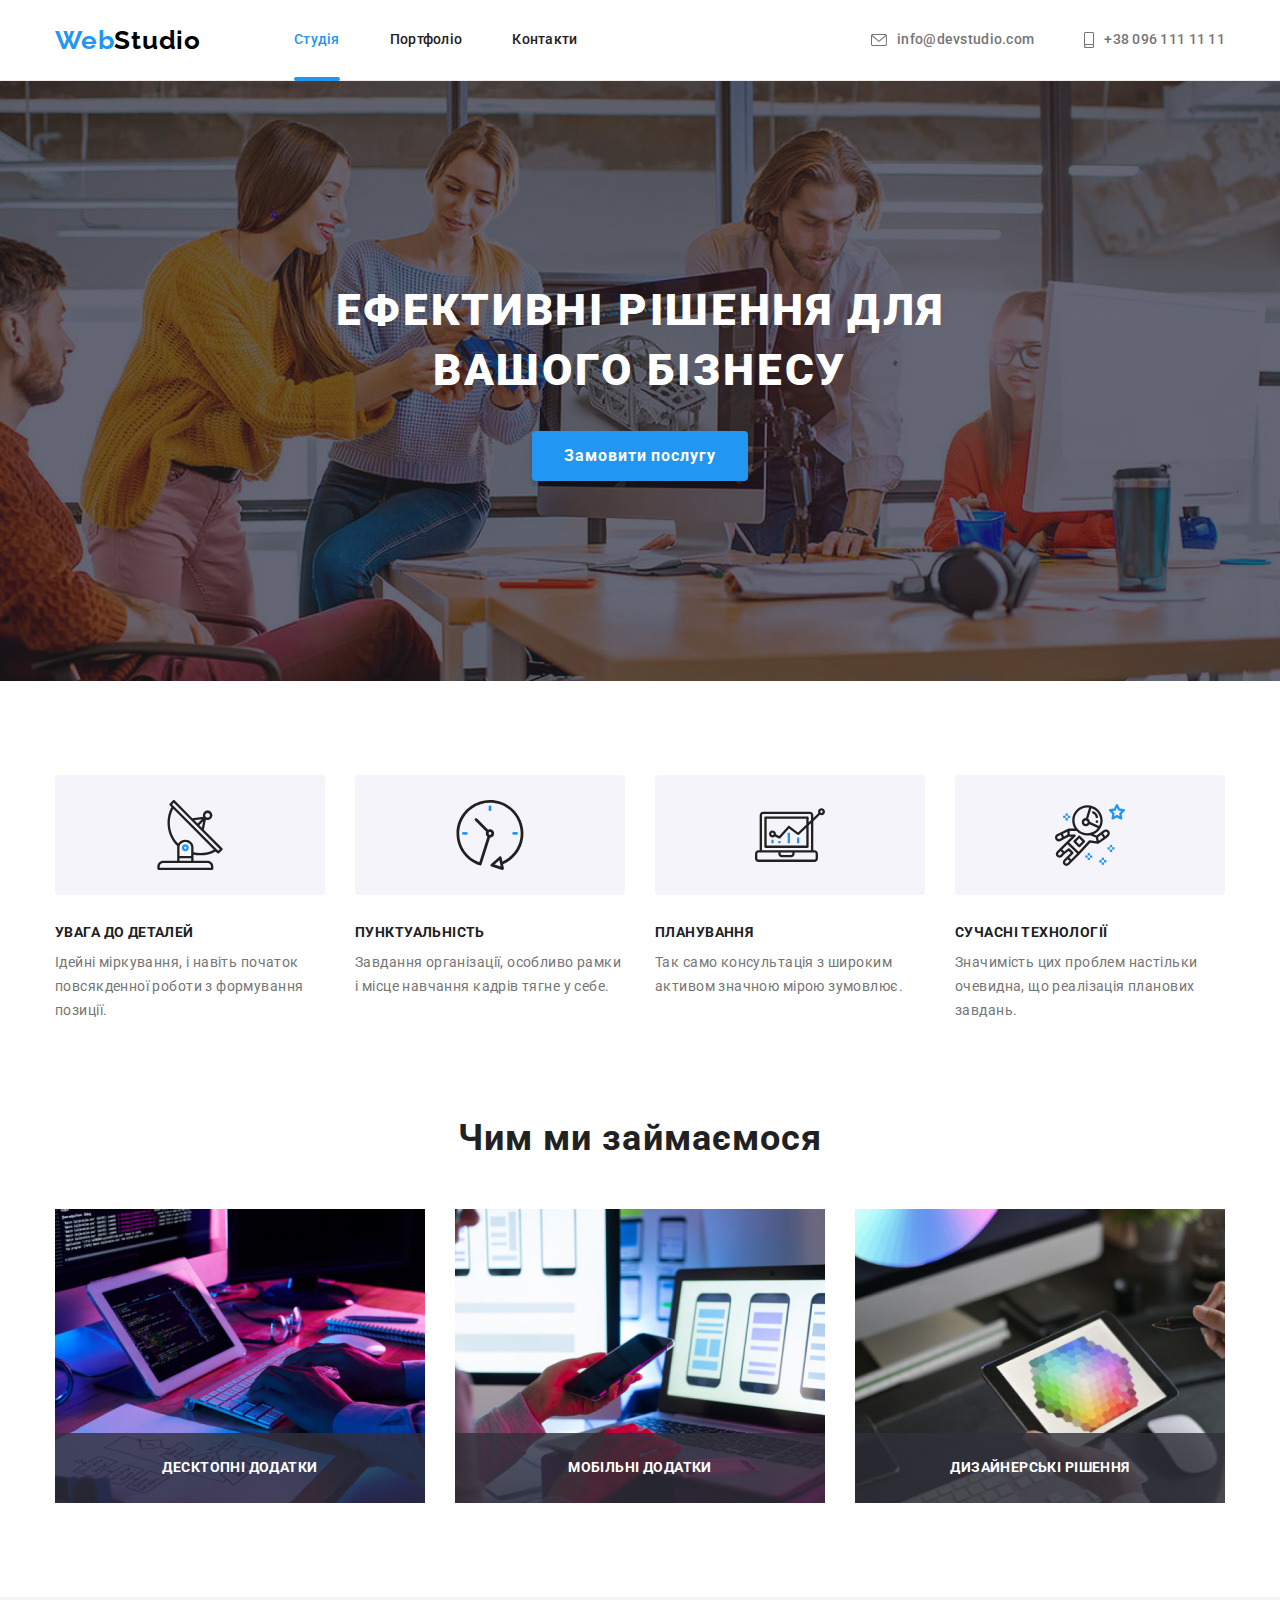
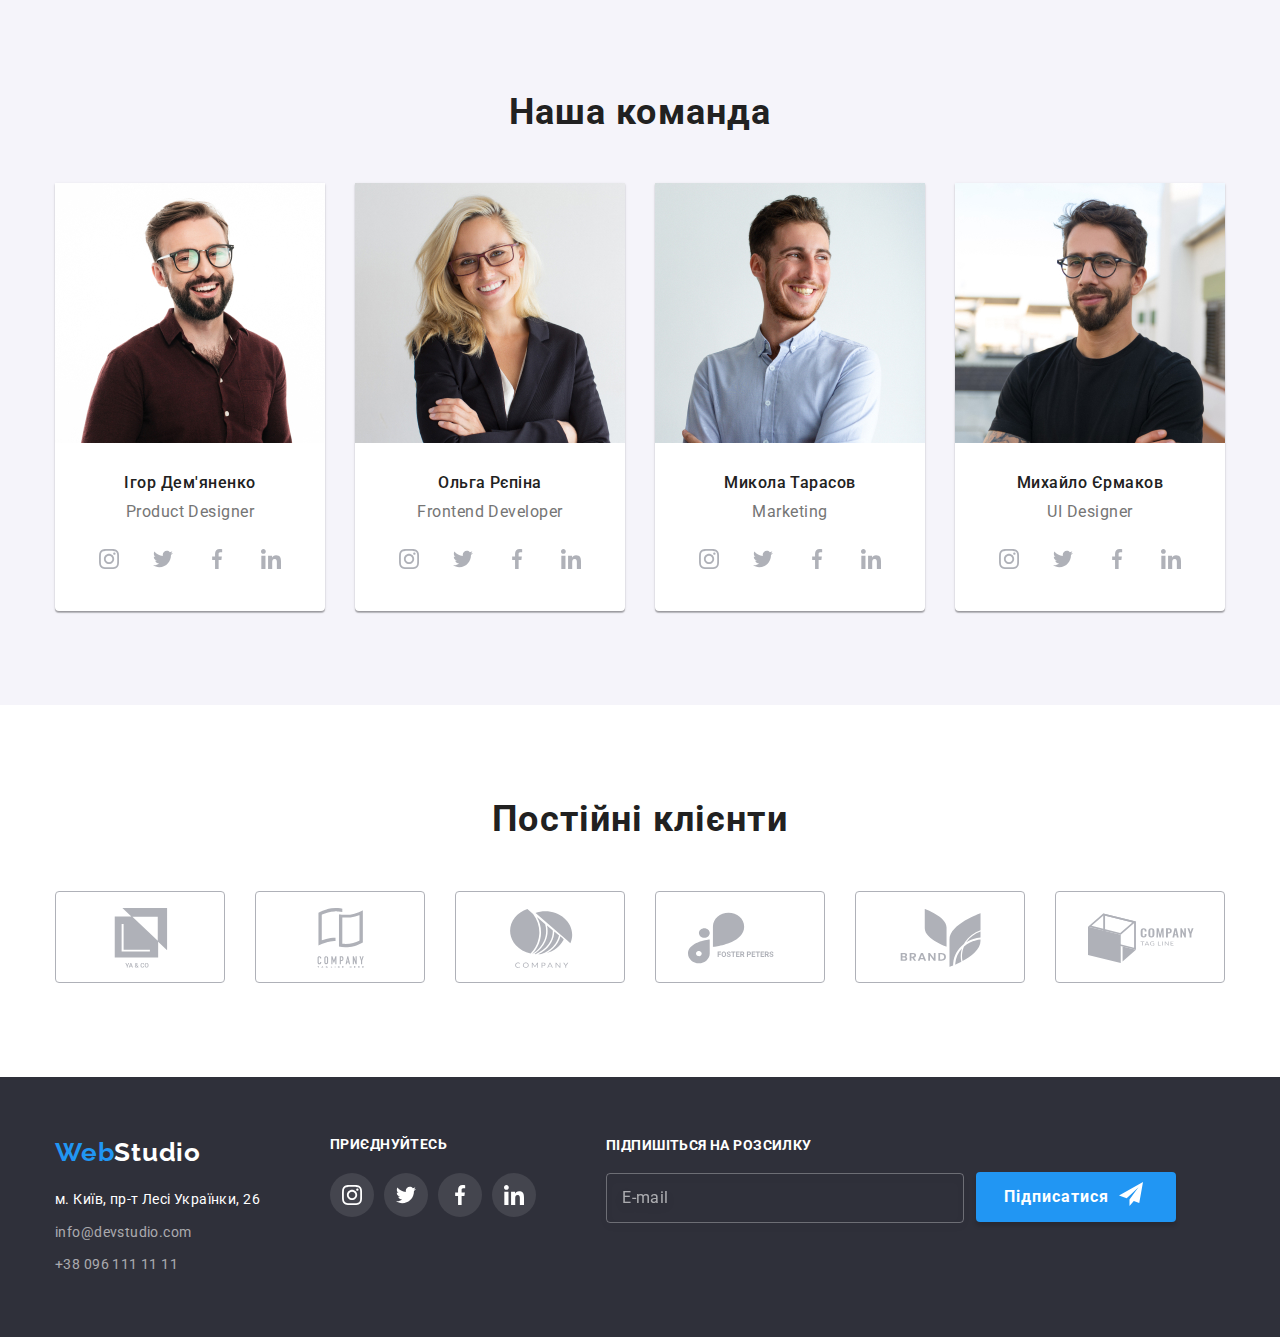
==== index.html @ 60e1505f "HW8" ====
<!DOCTYPE html>
<html lang="uk">

<head>
  <meta charset="UTF-8" />
  <meta http-equiv="X-UA-Compatible" content="IE=edge" />
  <meta name="viewport" content="width=device-width, initial-scale=1.0" />
  <title>Web Studio</title>
  <link rel="preconnect" href="https://fonts.googleapis.com" />
  <link rel="preconnect" href="https://fonts.gstatic.com" crossorigin />
  <link href="https://fonts.googleapis.com/css2?family=Raleway:wght@700&family=Roboto:wght@400;500;700;900&display=swap"
    rel="stylesheet" />
  <link rel="stylesheet"
    href="https://cdnjs.cloudflare.com/ajax/libs/modern-normalize/1.1.0/modern-normalize.min.css" />
  <link rel="stylesheet" href="./css/main.min.css" />
</head>

<body>
  <!--Header-->
  <header class="header">
    <div class="header__main container">
      <a href="./index.html" class="logo">Web<span class="logo__header">Studio</span></a>
      
      <button type="button" class="button" data-menu-open>
        <svg width="40" height="40">
          <use class="button__menu" href="./images/icons.svg#icon-menu"></use>
        </svg>
      </button>

      <div class="menu is-open" id="menu" data-menu>
        <button type="button" class="button button--close" data-menu-close>
          <svg width="40" height="40" aria-label="mobile menu switch">
            <use class="button__close" href="./images/icons.svg#icon-close"></use>
          </svg>
        </button>
        <nav class="nav">
          <ul class="nav__list list">
            <li class="nav__item">
              <a href="#" class="nav__link nav__page">Студія</a>
            </li>
            <li class="nav__item">
              <a href="./portfolio.html" class="nav__link">Портфоліо</a>
            </li>
            <li class="nav__item">
              <a href="#" class="nav__link">Контакти</a>
            </li>
          </ul>
        </nav>
        <div class="mobile">
          <ul class="contacts list">
            <li class="contacts__item contacts__item--mail">
              <a href="mailto:info@devstudio.com" class="contacts__link contacts__link--mail">
                <svg class="contacts__envelope">
                  <use href="./images/icons.svg#icon-envelope"></use>
                </svg>
                <span>info@devstudio.com</span>
              </a>
            </li>
            <li class="contacts__item contacts__item--phone">
              <a href="tel:+380961111111" class="contacts__link contacts__link--phone">
                <svg class="contacts__smartphone">
                  <use href="./images/icons.svg#icon-smartphone"></use>
                </svg>
                <span>+38 096 111 11 11</span>
              </a>
            </li>
          </ul>
          <ul class="social list">
            <li>
              <a href="#" class="social__network">Instagram</a>
            </li>
            <li>
              <a href="#" class="social__network social__network--after">Twitter</a>
            </li>
            <li>
              <a href="#" class="social__network social__network--after">Facebook</a>
            </li>
            <li>
              <a href="#" class="social__network social__network--after">LinkedIn</a>
            </li>
          </ul>
        </div>
      </div>
    </div>
  </header>
  <!--Hero-->
  <main>
    <section class="hero section">
      <h1 class="hero__title">Ефективні рішення для вашого бізнесу</h1>
      <button data-modal-open type="button" class="hero__btn">Замовити послугу</button>
    </section>
    <!--advantages-->
    <section class="advantages section">
      <h2 class="visually-hidden">Наші переваги</h2>
      <div class="container">
        <ul class="advantages__list list">
          <li class="advantages__item">
            <div class="advantages__icon">
              <svg class="advantages__svg">
                <use href="./images/icons.svg#icon-antenna"></use>
              </svg>
            </div>
            <h3 class="advantages__title">УВАГА ДО ДЕТАЛЕЙ</h3>
            <p class="advantages__text">
              Ідейні міркування, і навіть початок повсякденної роботи з формування позиції.
            </p>
          </li>
          <li class="advantages__item">
            <div class="advantages__icon">
              <svg class="advantages__svg">
                <use href="./images/icons.svg#icon-clock"></use>
              </svg>
            </div>
            <h3 class="advantages__title">ПУНКТУАЛЬНІСТЬ</h3>
            <p class="advantages__text">
              Завдання організації, особливо рамки і місце навчання кадрів тягне у себе.
            </p>
          </li>
          <li class="advantages__item">
            <div class="advantages__icon">
              <svg class="advantages__svg">
                <use href="./images/icons.svg#icon-diagram"></use>
              </svg>
            </div>
            <h3 class="advantages__title">ПЛАНУВАННЯ</h3>
            <p class="advantages__text">
              Так само консультація з широким активом значною мірою зумовлює.
            </p>
          </li>
          <li class="advantages__item">
            <div class="advantages__icon">
              <svg class="advantages__svg">
                <use href="./images/icons.svg#icon-astronaut"></use>
              </svg>
            </div>
            <h3 class="advantages__title">СУЧАСНІ ТЕХНОЛОГІЇ</h3>
            <p class="advantages__text">
              Значимість цих проблем настільки очевидна, що реалізація планових завдань.
            </p>
          </li>
        </ul>
      </div>
    </section>
    <!--practice-->
    <section class="practice section">
      <h2 class="practice__title">Чим ми займаємося</h2>
      <div class="container">
        <ul class="practice__list list">
          <li class="practice__item">
            <picture>
              <source srcset="./images/practice/practice1_L@1x.jpg 1x, ./images/practice/practice1_L@2x.jpg 2x" type="image/jpg" />
              <img class="practice__img" src="./images/practice/practice1_L@1x.jpg" alt="computer" width="370" height="294" />
            </picture>
            <div class="practice__lining">
              <h3 class="practice__name">Десктопні додатки</h3>
            </div>
          </li>
          <li class="practice__item">
            <picture>
              <source srcset="./images/practice/practice2_L@1x-1.jpg 1x, ./images/practice/practice2_L@2x-1.jpg 2x" type="image/jpg" />
              <img class="practice__img" src="./images/practice/practice2_L@1x-1.jpg" alt="laptop" width="370" height="294" />
            </picture>
            <div class="practice__lining">
              <h3 class="practice__name">Мобільні додатки</h3>
            </div>
          </li>
          <li class="practice__item">
            <picture>
              <source srcset="./images/practice/practice3_L@1x-2.jpg 1x, ./images/practice/practice3_L@2x-2.jpg 2x" type="image/jpg" />
              <img class="practice__img" src="./images/practice/practice3_L@1x-2.jpg" alt="tablet" width="370" height="294" />
            </picture>
            <div class="practice__lining">
              <h3 class="practice__name">Дизайнерські рішення</h3>
            </div>
          </li>
        </ul>
      </div>
    </section>
    <!--Team-->
    <section class="team section">
      <h2 class="team__title">Наша команда</h2>
      <div class="container">
        <ul class="team__list list">
          <li class="team__item">
            <picture>
              <source srcset="
                  ./images/team/demyanenko_s@1x.jpg 1x,
                  ./images/team/demyanenko_s@2x.jpg 2x" 
                    media="(max-width: 767px)" type="image/jpg" />

              <source srcset="
                ./images/team/demyanenko_L@1x.jpg 1x, 
                ./images/team/demyanenko_L@2x.jpg 2x"
                  media="(min-width: 1200px)" type="image/jpg" />

              <source srcset="
                ./images/team/demyanenko_m@1x.jpg 1x,
                ./images/team/demyanenko_m@2x.jpg 2x
                  " media="(min-width: 768px)" type="image/jpg" />
              
              <img src="./images/team/demyanenko_L@1x.jpg" alt="Product Designer" />
            </picture>
            <h3 class="team__name">Ігор Дем'яненко</h3>
            <p class="team__text">Product Designer</p>
            <ul class="network network--team list">
              <li>
                <a href="https://instagram.com" target="_blank" rel="nofollow noopener noreferrer"
                  class="network__icon network__icon--team">
                  <svg class="network__svg network__svg--team" width="20" height="20">
                    <use href="./images/icons.svg#icon-instagram"></use>
                  </svg>
                </a>
              </li>
              <li>
                <a href="https://twitter.com" aria-label="Twitter icon" target="_blank" rel="nofollow noopener noreferrer"
                  class="network__icon network__icon--team">
                  <svg class="network__svg network__svg--team" width="20" height="20">
                    <use href="./images/icons.svg#icon-twitter"></use>
                  </svg>
                </a>
              </li>
              <li>
                <a href="https://facebook.com" aria-label="Facebook icon" target="_blank" rel="nofollow noopener noreferrer"
                  class="network__icon network__icon--team">
                  <svg class="network__svg network__svg--team" width="20" height="20">
                    <use href="./images/icons.svg#icon-facebook"></use>
                  </svg>
                </a>
              </li>
              <li>
                <a href="https://linkedin.com" aria-label="LinkedIn icon" target="_blank" rel="nofollow noopener noreferrer"
                  class="network__icon network__icon--team">
                  <svg class="network__svg network__svg--team" width="20" height="20">
                    <use href="./images/icons.svg#icon-linkedin"></use>
                  </svg>
                </a>
              </li>
            </ul>
          </li>
          
          
          <li class="team__item">
            <picture>
              <source srcset="
                  ./images/team/repina_s@1x-1.jpg 1x,
                  ./images/team/repina_s@2x-1.jpg 2x
                  " media="(max-width: 767px)" type="image/jpg" />

              <source srcset="
                ./images/team/repina_L@1x-1.jpg 1x, 
                ./images/team/repina_L@2x-1.jpg 2x"
                  media="(min-width: 1200px)" type="image/jpg" />

              <source srcset="
                  ./images/team/repina_m@1x-1.jpg 1x,
                  ./images/team/repina_m@2x-1.jpg 2x" 
                  media="(min-width: 768px)" type="image/jpg" />

              <img src="./images/team/repina_L@1x-1.jpg" alt="Frontend Developer" />
            </picture>
            <h3 class="team__name">Ольга Рєпіна</h3>
            <p class="team__text">Frontend Developer</p>
            <ul class="network network--team list">
              <li>
                <a href="https://instagram.com" target="_blank" rel="nofollow noopener noreferrer"
                  class="network__icon network__icon--team">
                  <svg class="network__svg network__svg--team" width="20" height="20">
                    <use href="./images/icons.svg#icon-instagram"></use>
                  </svg>
                </a>
              </li>
              <li>
                <a href="https://twitter.com" aria-label="Twitter icon" target="_blank" rel="nofollow noopener noreferrer"
                  class="network__icon network__icon--team">
                  <svg class="network__svg network__svg--team" width="20" height="20">
                    <use href="./images/icons.svg#icon-twitter"></use>
                  </svg>
                </a>
              </li>
              <li>
                <a href="https://facebook.com" aria-label="Facebook icon" target="_blank" rel="nofollow noopener noreferrer"
                  class="network__icon network__icon--team">
                  <svg class="network__svg network__svg--team" width="20" height="20">
                    <use href="./images/icons.svg#icon-facebook"></use>
                  </svg>
                </a>
              </li>
              <li>
                <a href="https://linkedin.com" aria-label="LinkedIn icon" target="_blank" rel="nofollow noopener noreferrer"
                  class="network__icon network__icon--team">
                  <svg class="network__svg network__svg--team" width="20" height="20">
                    <use href="./images/icons.svg#icon-linkedin"></use>
                  </svg>
                </a>
              </li>
            </ul>

          </li>
          <li class="team__item">
            <picture>
              <source srcset="
                ./images/team/tarasov_s@1x-2.jpg 1x,
                ./images/team/tarasov_s@2x-2.jpg 2x" 
                media="(max-width: 767px)" type="image/jpg" />
            
              <source srcset="
                  ./images/team/tarasov_L@1x-2.jpg 1x, 
                  ./images/team/tarasov_L@2x-2.jpg 2x" 
                  media="(min-width: 1200px)" type="image/jpg" />
            
              <source srcset="
                  ./images/team/tarasov_m@1x-2.jpg 1x,
                  ./images/team/tarasov_m@2x-2.jpg 2x" 
                  media="(min-width: 768px)" type="image/jpg" />
            
              <img src="./images/team/tarasov_L@1x-2.jpg" alt="Frontend Developer" />
            </picture>
            <h3 class="team__name">Микола Тарасов</h3>
            <p class="team__text">Marketing</p>
            <ul class="network network--team list">
              <li>
                <a href="https://instagram.com" target="_blank" rel="nofollow noopener noreferrer"
                  class="network__icon network__icon--team">
                  <svg class="network__svg network__svg--team" width="20" height="20">
                    <use href="./images/icons.svg#icon-instagram"></use>
                  </svg>
                </a>
              </li>
              <li>
                <a href="https://twitter.com" aria-label="Twitter icon" target="_blank" rel="nofollow noopener noreferrer"
                  class="network__icon network__icon--team">
                  <svg class="network__svg network__svg--team" width="20" height="20">
                    <use href="./images/icons.svg#icon-twitter"></use>
                  </svg>
                </a>
              </li>
              <li>
                <a href="https://facebook.com" aria-label="Facebook icon" target="_blank" rel="nofollow noopener noreferrer"
                  class="network__icon network__icon--team">
                  <svg class="network__svg network__svg--team" width="20" height="20">
                    <use href="./images/icons.svg#icon-facebook"></use>
                  </svg>
                </a>
              </li>
              <li>
                <a href="https://linkedin.com" aria-label="LinkedIn icon" target="_blank" rel="nofollow noopener noreferrer"
                  class="network__icon network__icon--team">
                  <svg class="network__svg network__svg--team" width="20" height="20">
                    <use href="./images/icons.svg#icon-linkedin"></use>
                  </svg>
                </a>
              </li>
            </ul>
          </li>


          <li class="team__item">

            <picture>
              <source srcset="
                  ./images/team/ermakov_s@1x-3.jpg 1x,
                  ./images/team/ermakov_s@2x-3.jpg 2x" media="(max-width: 767px)" type="image/jpg" />
            
              <source srcset="
                  ./images/team/ermakov_L@1x-3.jpg 1x, 
                  ./images/team/ermakov_L@2x-3.jpg 2x" media="(min-width: 1200px)" type="image/jpg" />
            
              <source srcset="
                  ./images/team/ermakov_m@1x-3.jpg 1x,
                  ./images/team/ermakov_m@2x-3.jpg 2x" media="(min-width: 768px)" type="image/jpg" />
            
              <img src="./images/team/ermakov_L@1x-3.jpg" alt="Frontend Developer" />
            </picture>

            <h3 class="team__name">Михайло Єрмаков</h3>
            <p class="team__text">UI Designer</p>
            <ul class="network network--team list">
              <li>
                <a href="https://instagram.com" target="_blank" rel="nofollow noopener noreferrer"
                  class="network__icon network__icon--team">
                  <svg class="network__svg network__svg--team" width="20" height="20">
                    <use href="./images/icons.svg#icon-instagram"></use>
                  </svg>
                </a>
              </li>
              <li>
                <a href="https://twitter.com" aria-label="Twitter icon" target="_blank" rel="nofollow noopener noreferrer"
                  class="network__icon network__icon--team">
                  <svg class="network__svg network__svg--team" width="20" height="20">
                    <use href="./images/icons.svg#icon-twitter"></use>
                  </svg>
                </a>
              </li>
              <li>
                <a href="https://facebook.com" aria-label="Facebook icon" target="_blank" rel="nofollow noopener noreferrer"
                  class="network__icon network__icon--team">
                  <svg class="network__svg network__svg--team" width="20" height="20">
                    <use href="./images/icons.svg#icon-facebook"></use>
                  </svg>
                </a>
              </li>
              <li>
                <a href="https://linkedin.com" aria-label="LinkedIn icon" target="_blank" rel="nofollow noopener noreferrer"
                  class="network__icon network__icon--team">
                  <svg class="network__svg network__svg--team" width="20" height="20">
                    <use href="./images/icons.svg#icon-linkedin"></use>
                  </svg>
                </a>
              </li>
            </ul>
          </li>
        </ul>
      </div>
    </section>
    <!--Clients-->
    <section class="clients container section">
      <h2 class="clients__title">Постійні клієнти</h2>
      <ul class="clients__list list">
        <li class="clients__item">
          <a href="#" class="clients__icon">
            <svg class="clients__svg">
              <use href="./images/icons.svg#icon-group"></use>
            </svg>
          </a>
        </li>
        <li class="clients__item">
          <a href="#" class="clients__icon">
            <svg class="clients__svg">
              <use href="./images/icons.svg#icon-group-1"></use>
            </svg>
          </a>
        </li>
        <li class="clients__item">
          <a href="#" class="clients__icon">
            <svg class="clients__svg">
              <use href="./images/icons.svg#icon-group-2"></use>
            </svg>
          </a>
        </li>
        <li class="clients__item">
          <a href="#" class="clients__icon">
            <svg class="clients__svg">
              <use href="./images/icons.svg#icon-group-3"></use>
            </svg>
          </a>
        </li>
        <li class="clients__item">
          <a href="#" class="clients__icon">
            <svg class="clients__svg">
              <use href="./images/icons.svg#icon-group-4"></use>
            </svg>
          </a>
        </li>
        <li class="clients__item">
          <a href="#" class="clients__icon">
            <svg class="clients__svg">
              <use href="./images/icons.svg#icon-group-5"></use>
            </svg>
          </a>
        </li>
      </ul>
    </section>
  </main>
  <!--Footer-->
  <footer class="footer">
    <div class="footer__main container">
      <div class="footer__list">
        <!--Address-->
        <div class="footer__address">
          <a href="./index.html" class="logo">Web<span class="logo__footer">Studio</span></a>
          <address class="address">
            <ul class="address__list list">
              <li class="address__item">
                <a href="https://goo.gl/maps/w5W1yfR7xaKUDnxX9" target="_blank" rel="noreferrer"
                  class="address__cont">м. Київ, пр-т Лесі Українки, 26</a>
              </li>
              <li class="address__item">
                <a href="mailto:info@devstudio.com" class="address__cont address__cont--color">info@devstudio.com</a>
              </li>
              <li class="address__item">
                <a href="tel:+380961111111" class="address__cont address__cont--color">+38 096 111 11 11</a>
              </li>
            </ul>
          </address>
        </div>
        <!--Footer Networks-->
        <div class="footer__networks">
          <h2 class="footer__title">приєднуйтесь</h2>
          <ul class="network list">
            <li>
              <a href="https://instagram.com" target="_blank" rel="nofollow noopener noreferrer" class="network__icon">
                <svg class="network__svg" width="20" height="20">
                  <use href="./images/icons.svg#icon-instagram"></use>
                </svg>
              </a>
            </li>
            <li>
              <a href="https://twitter.com" aria-label="Twitter icon" target="_blank" rel="nofollow noopener noreferrer"
                class="network__icon">
                <svg class="network__svg" width="20" height="20">
                  <use href="./images/icons.svg#icon-twitter"></use>
                </svg>
              </a>
            </li>
            <li>
              <a href="https://facebook.com" aria-label="Facebook icon" target="_blank" rel="nofollow noopener noreferrer"
                class="network__icon">
                <svg class="network__svg" width="20" height="20">
                  <use href="./images/icons.svg#icon-facebook"></use>
                </svg>
              </a>
            </li>
            <li>
              <a href="https://linkedin.com" aria-label="LinkedIn icon" target="_blank" rel="nofollow noopener noreferrer"
                class="network__icon">
                <svg class="network__svg" width="20" height="20">
                  <use href="./images/icons.svg#icon-linkedin"></use>
                </svg>
              </a>
            </li>
          </ul>
        </div>
      </div>
      <!--Footer Subscription-->
      <form class="subscription">
        <div class="subscription__mail">
          <label for="mail">Підпишіться на розсилку</label>
          <input class="subscription__input" type="email" name="mail" id="mail" placeholder="E-mail" />
        </div>
        <button type="submit" class="subscription__btn">Підписатися
          <svg class="subscription__icon" width="24" height="24">
            <use href="./images/icons.svg#icon-subscription"></use>
          </svg>
        </button>
      </form>
    </div>
  </footer>
  <!--Backdrop-->
  <div class="backdrop is-hidden" data-modal>
    <div class="modal">
      <button data-modal-close class="modal__hidden-btn" type="button">
        <svg class="modal__btn-icon">
          <use href="./images/icons.svg#icon-close"></use>
        </svg>
      </button>
      <div class="modal__group">
        <h2 class="modal__title">Залиште свої дані, ми вам передзвонимо</h2>
        <form name="form-signup">
          <ul class="list">
            <li class="modal__item">
              <label class="modal__field">
                Ім'я
                <input type="text" name="username" />
                <svg width="18" height="18">
                  <use href="./images/icons.svg#icon-person-modal"></use>
                </svg>
              </label>
            </li>
            <li class="modal__item">
              <label class="modal__field">
                Телефон
                <input type="tel" name="phone_number" />
                <svg width="18" height="18">
                  <use href="./images/icons.svg#icon-phone-modal"></use>
                </svg>
              </label>
            </li>
            <li class="modal__item">
              <label class="modal__field">
                Пошта
                <input type="text" name="mail" />
                <svg width="18" height="18">
                  <use href="./images/icons.svg#icon-email-modal"></use>
                </svg>
              </label>
            </li>
          </ul>
          <div class="modal__textarea">
            <label class="modal__textarea-label">
              Коментар
              <textarea name="feedback" rows="7" placeholder="Введіть текст"></textarea>
            </label>
          </div>
          <div class="modal__checkbox">
            <label>
              <input type="checkbox" class="visually-hidden" />
              <svg width="16px" height="15px">
                <use href="./images/icons.svg#icon-vector"></use>
              </svg>
              Погоджуюся з розсилкою та приймаю <a href="#">Умови договору</a>
            </label>
          </div>
          <button type="submit" class="modal__btn">Відправити</button>
        </form>
      </div>
    </div>
  </div>

  <script src="./js/modal.js"></script>
  <script src="./js/mobile-menu.js"></script>
</body>

</html>
---- css/main.min.css ----
body{font-family:"Roboto",sans-serif;color:#212121}body.modal-open{overflow:hidden}body.menu-open{overflow:hidden}body.is-open{overflow:hidden}button{cursor:pointer;font-family:inherit}img{display:block;max-width:100%;height:auto}h1,h2,h3,h4,h5,h6,p,ul,li{margin:0;padding:0}.container{max-width:1200px;padding:0 15px;margin:0 auto}@media screen and (min-width: 480px){.container{width:480px}}@media screen and (min-width: 768px){.container{width:768px}}@media screen and (min-width: 1200px){.container{width:1200px}}.list{margin:0;padding:0;list-style:none}.visually-hidden{position:absolute;white-space:nowrap;width:1px;height:1px;overflow:hidden;border:0;padding:0;clip:rect(0 0 0 0);-webkit-clip-path:inset(50%);clip-path:inset(50%);margin:-1px}.section{padding-top:60px;padding-bottom:60px}@media screen and (min-width: 1200px){.section{padding-top:94px;padding-bottom:94px}}.logo{padding:20px 0 20px 0;font-weight:700;font-size:26px;line-height:1.19;letter-spacing:.03em;text-decoration:none;font-family:"Raleway",sans-serif;color:#2196f3}.logo__header{color:#000}.logo__footer{color:#fff}.network{display:-webkit-inline-box;display:-ms-inline-flexbox;display:inline-flex;-webkit-box-pack:center;-ms-flex-pack:center;justify-content:center;-ms-flex-wrap:wrap;flex-wrap:wrap;gap:10px}.network--team{margin-bottom:30px}.network__icon{-webkit-transition:background-color 250ms cubic-bezier(0.4, 0, 0.2, 1);transition:background-color 250ms cubic-bezier(0.4, 0, 0.2, 1);display:-webkit-box;display:-ms-flexbox;display:flex;-webkit-box-pack:center;-ms-flex-pack:center;justify-content:center;-webkit-box-align:center;-ms-flex-align:center;align-items:center;width:44px;height:44px;border-radius:50%;background-color:rgba(255,255,255,.1)}.network__icon:hover,.network__icon:focus{background-color:#2196f3}.network__icon--team{background-color:#fff}.network__icon--team:hover>.network__svg--team{fill:#fff}.network__svg{fill:#fff}.network__svg--team{-webkit-transition:fill 250ms cubic-bezier(0.4, 0, 0.2, 1);transition:fill 250ms cubic-bezier(0.4, 0, 0.2, 1);fill:#afb1b8}.header{background-color:#fff;border-bottom:1px solid #ececec}.header__main{display:-webkit-box;display:-ms-flexbox;display:flex;-webkit-box-align:center;-ms-flex-align:center;align-items:center}.button{display:none}@media screen and (max-width: 767px){.button{display:-webkit-inline-box;display:-ms-inline-flexbox;display:inline-flex;margin:0;padding:0;margin-left:auto;border:none;background-color:rgba(0,0,0,0)}}.button.button__close{display:block}.button.is-open .button__close{display:block}.button.is-open .button__menu{display:none;position:absolute}.button:hover,.button:focus{fill:#2196f3}.button--close{position:absolute;top:10px;right:15px}.button--close svg{padding:5px}.menu{display:-webkit-box;display:-ms-flexbox;display:flex;-webkit-box-orient:vertical;-webkit-box-direction:normal;-ms-flex-direction:column;flex-direction:column;-webkit-box-pack:justify;-ms-flex-pack:justify;justify-content:space-between;overflow-y:auto;z-index:1}@media screen and (min-width: 768px){.menu{display:contents}}@media screen and (max-width: 767px){.menu{position:fixed;top:0;left:0;width:100%;height:100%;padding:48px 40px;background-color:#fff}}@media screen and (max-width: 369px){.menu{padding:48px 25px}}@media screen and (max-width: 767px){.menu.is-open{display:none}}.nav__list{display:block}@media screen and (min-width: 768px){.nav__list{display:-webkit-box;display:-ms-flexbox;display:flex;gap:50px;margin-left:93px}}@media screen and (max-width: 767px){.nav__item{margin-bottom:32px}}.nav__link{-webkit-transition:color 250ms cubic-bezier(0.4, 0, 0.2, 1);transition:color 250ms cubic-bezier(0.4, 0, 0.2, 1);font-style:normal;font-weight:500;font-size:40px;line-height:1.175;letter-spacing:.02em;text-decoration:none;color:#212121}@media screen and (max-width: 379px){.nav__link{font-size:30px}}@media screen and (min-width: 768px){.nav__link{display:block;padding-top:32px;padding-bottom:32px;font-weight:500;font-size:14px;line-height:1.14;letter-spacing:.02em}}.nav__link:hover,.nav__link:focus{color:#2196f3}.nav__page{position:relative;color:#2196f3}@media screen and (min-width: 768px){.nav__page::after{position:absolute;content:"";bottom:-1px;display:block;width:100%;height:4px;border-radius:2px;background-color:#2196f3}}@media screen and (min-width: 768px){.mobile{margin-left:auto}}@media screen and (max-width: 767px){.contacts{display:-webkit-box;display:-ms-flexbox;display:flex;gap:32px;margin-bottom:64px}}@media screen and (max-width: 1199px){.contacts{-webkit-box-orient:vertical;-webkit-box-direction:normal;-ms-flex-direction:column;flex-direction:column}}@media screen and (min-width: 1200px){.contacts{display:-webkit-box;display:-ms-flexbox;display:flex;-webkit-box-align:center;-ms-flex-align:center;align-items:center}}.contacts__link{-webkit-transition:fill 250ms,color 250ms cubic-bezier(0.4, 0, 0.2, 1);transition:fill 250ms,color 250ms cubic-bezier(0.4, 0, 0.2, 1);display:-webkit-box;display:-ms-flexbox;display:flex;-webkit-box-align:center;-ms-flex-align:center;align-items:center;padding-top:10px;padding-bottom:10px;text-decoration:none}@media screen and (min-width: 768px){.contacts__link{font-weight:500;font-size:14px;line-height:1.14;letter-spacing:.02em;color:#757575;fill:#757575}.contacts__link:hover{color:#2196f3;fill:#2196f3}}@media screen and (max-width: 767px){.contacts__link--phone{color:#2196f3}.contacts__link--mail{color:#757575}}.contacts__item+.contacts__item{margin-left:50px}@media screen and (max-width: 1199px){.contacts__item+.contacts__item{margin-left:0}}@media screen and (max-width: 767px){.contacts__item--mail{-webkit-box-ordinal-group:3;-ms-flex-order:2;order:2;font-weight:500;font-size:24px;line-height:1.1666666667;letter-spacing:.02em}}.contacts__envelope{display:none}@media screen and (min-width: 768px){.contacts__envelope{display:block;width:16px;height:12px;margin-right:10px}}@media screen and (max-width: 767px){.contacts__item--phone{font-weight:500;font-size:34px;line-height:1.1764705882;letter-spacing:.02em}}@media screen and (max-width: 379px){.contacts__item--phone{font-size:30px}}.contacts__smartphone{display:none}@media screen and (min-width: 768px){.contacts__smartphone{display:block;width:10px;height:16px;margin-right:10px}}.social{display:-webkit-box;display:-ms-flexbox;display:flex;-ms-flex-wrap:wrap;flex-wrap:wrap;gap:20px}@media screen and (max-width: 439px){.social{-webkit-box-orient:vertical;-webkit-box-direction:normal;-ms-flex-direction:column;flex-direction:column}}@media screen and (min-width: 768px){.social{display:none}}.social__network{position:relative;font-weight:500;font-size:18px;line-height:1.2222222222;letter-spacing:.02em;text-decoration:none;color:#2196f3}@media screen and (max-width: 439px){.social__network{-ms-flex-negative:2;flex-shrink:2}}@media screen and (min-width: 440px){.social__network--after::after{position:absolute;top:0;left:-10px;content:"";display:block;width:0px;height:22px;border:1px solid rgba(33,33,33,.2)}}.hero{max-width:1600px;margin:0 auto;padding-top:200px;padding-bottom:200px;text-align:center;background-size:cover;background-position:center}.hero__title{margin:0 auto 30px;font-size:26px;font-weight:900;line-height:1.36;letter-spacing:.06em;text-transform:uppercase;color:#fff}@media screen and (max-width: 379px){.hero__title{padding:0 15px}}@media screen and (min-width: 480px){.hero__title{width:360px;height:84px}}@media screen and (min-width: 1200px){.hero__title{width:696px;height:120px;font-size:44px}}.hero__btn{padding:10px 32px;-webkit-box-shadow:0px 4px 4px rgba(0,0,0,.15);box-shadow:0px 4px 4px rgba(0,0,0,.15);border-radius:4px;border:none;font-weight:700;font-size:16px;line-height:1.87;letter-spacing:.06em;background-color:#2196f3;color:#fff}.hero{background-image:-webkit-gradient(linear, left top, left bottom, from(rgba(47, 48, 58, 0.4)), to(rgba(47, 48, 58, 0.4))),url("../images/hero/hero_s@1x.jpg");background-image:linear-gradient(rgba(47, 48, 58, 0.4), rgba(47, 48, 58, 0.4)),url("../images/hero/hero_s@1x.jpg")}@media(min-device-pixel-ratio: 2),(-webkit-min-device-pixel-ratio: 2),(min-resolution: 192dpi),(min-resolution: 2dppx){.hero{background-image:-webkit-gradient(linear, left top, left bottom, from(rgba(47, 48, 58, 0.4)), to(rgba(47, 48, 58, 0.4))),url("../images/hero/hero_s@2x.jpg");background-image:linear-gradient(rgba(47, 48, 58, 0.4), rgba(47, 48, 58, 0.4)),url("../images/hero/hero_s@2x.jpg")}}@media screen and (min-width: 768px){.hero{background-image:-webkit-gradient(linear, left top, left bottom, from(rgba(47, 48, 58, 0.4)), to(rgba(47, 48, 58, 0.4))),url("../images/hero/hero_m@1x.jpg");background-image:linear-gradient(rgba(47, 48, 58, 0.4), rgba(47, 48, 58, 0.4)),url("../images/hero/hero_m@1x.jpg")}}@media screen and (min-width: 768px)and (min-device-pixel-ratio: 2),screen and (min-width: 768px)and (-webkit-min-device-pixel-ratio: 2),screen and (min-width: 768px)and (min-resolution: 192dpi),screen and (min-width: 768px)and (min-resolution: 2dppx){.hero{background-image:-webkit-gradient(linear, left top, left bottom, from(rgba(47, 48, 58, 0.4)), to(rgba(47, 48, 58, 0.4))),url("../images/hero/hero_m@2x.jpg");background-image:linear-gradient(rgba(47, 48, 58, 0.4), rgba(47, 48, 58, 0.4)),url("../images/hero/hero_m@2x.jpg")}}@media screen and (min-width: 1200px){.hero{background-image:-webkit-gradient(linear, left top, left bottom, from(rgba(47, 48, 58, 0.4)), to(rgba(47, 48, 58, 0.4))),url("../images/hero/hero_L@1x.jpg");background-image:linear-gradient(rgba(47, 48, 58, 0.4), rgba(47, 48, 58, 0.4)),url("../images/hero/hero_L@1x.jpg")}}@media screen and (min-width: 1200px)and (min-device-pixel-ratio: 2),screen and (min-width: 1200px)and (-webkit-min-device-pixel-ratio: 2),screen and (min-width: 1200px)and (min-resolution: 192dpi),screen and (min-width: 1200px)and (min-resolution: 2dppx){.hero{background-image:-webkit-gradient(linear, left top, left bottom, from(rgba(47, 48, 58, 0.4)), to(rgba(47, 48, 58, 0.4))),url("../images/hero/hero_L@2x.jpg");background-image:linear-gradient(rgba(47, 48, 58, 0.4), rgba(47, 48, 58, 0.4)),url("../images/hero/hero_L@2x.jpg")}}.advantages{background-color:#fff}@media screen and (min-width: 1200px){.advantages{padding-bottom:0}}.advantages__list{display:-webkit-box;display:-ms-flexbox;display:flex;-ms-flex-wrap:wrap;flex-wrap:wrap;gap:30px}@media screen and (max-width: 1199px){.advantages__list{-webkit-box-pack:center;-ms-flex-pack:center;justify-content:center}}@media screen and (min-width: 768px){.advantages__item{-ms-flex-preferred-size:calc((100% - 30px)/2);flex-basis:calc((100% - 30px)/2)}}@media screen and (min-width: 1200px){.advantages__item{-ms-flex-preferred-size:calc((100% - 90px)/4);flex-basis:calc((100% - 90px)/4)}}.advantages__icon{display:-webkit-box;display:-ms-flexbox;display:flex;-webkit-box-pack:center;-ms-flex-pack:center;justify-content:center;-webkit-box-align:center;-ms-flex-align:center;align-items:center;height:120px;margin-bottom:30px;border-radius:4px;background-color:#f5f4fa}@media screen and (min-width: 480px){.advantages__icon{width:450px}}@media screen and (min-width: 768px){.advantages__icon{width:354px}}@media screen and (min-width: 1200px){.advantages__icon{width:270px}}.advantages__svg{width:70px;height:70px}.advantages__title{margin-bottom:10px;font-size:14px;line-height:1.14;letter-spacing:.03em;text-transform:uppercase}@media screen and (max-width: 767px){.advantages__title{text-align:center}}.advantages__text{font-size:14px;line-height:1.71;letter-spacing:.03em;color:#757575}@media screen and (min-width: 480px){.advantages__text{width:354px}}@media screen and (min-width: 1200px){.advantages__text{width:270px}}.practice{background-color:#fff}.practice__title{margin-bottom:50px;font-size:36px;line-height:1.17;text-align:center;letter-spacing:.03em}.practice__list{display:-webkit-box;display:-ms-flexbox;display:flex;gap:30px;-ms-flex-wrap:wrap;flex-wrap:wrap}.practice__item{position:relative;-ms-flex-preferred-size:calc((100% - 60px)/3);flex-basis:calc((100% - 60px)/3)}.practice__img{display:block}.practice__lining{position:absolute;bottom:0;width:370px;height:70px;background-color:rgba(47,48,58,.8)}.practice__name{padding-top:27px;padding-bottom:27px;font-size:14px;line-height:1.14;text-align:center;letter-spacing:.03em;text-transform:uppercase;color:#fff}@media screen and (max-width: 1199px){.practice{display:none}}.team{text-align:center;background-color:#f5f4fa}.team__title{margin-bottom:50px;font-size:36px;line-height:1.17;letter-spacing:.03em}.team__list{display:-webkit-box;display:-ms-flexbox;display:flex;gap:30px;-ms-flex-wrap:wrap;flex-wrap:wrap;-webkit-box-pack:center;-ms-flex-pack:center;justify-content:center}.team__item{background:#fff;-webkit-box-shadow:0px 1px 3px rgba(0,0,0,.12),0px 1px 1px rgba(0,0,0,.14),0px 2px 1px rgba(0,0,0,.2);box-shadow:0px 1px 3px rgba(0,0,0,.12),0px 1px 1px rgba(0,0,0,.14),0px 2px 1px rgba(0,0,0,.2);border-radius:0px 0px 4px 4px}@media screen and (min-width: 768px){.team__item{-ms-flex-preferred-size:calc((100% - 30px)/2);flex-basis:calc((100% - 30px)/2)}}@media screen and (min-width: 1200px){.team__item{-ms-flex-preferred-size:calc((100% - 90px)/4);flex-basis:calc((100% - 90px)/4)}}.team__name{margin:30px 0 10px 0;font-weight:500;font-size:16px;line-height:1.19;letter-spacing:.03em}.team__text{margin-bottom:16px;font-size:16px;line-height:1.19;letter-spacing:.03em;color:#757575}.team img{width:450px}@media screen and (min-width: 480px){.team img{height:460px}}@media screen and (min-width: 768px){.team img{width:354px;height:374px}}@media screen and (min-width: 1200px){.team img{width:270px;height:260px}}.clients__title{margin-bottom:50px;font-size:36px;line-height:1.16;letter-spacing:.03em;text-align:center}.clients__list{display:-webkit-box;display:-ms-flexbox;display:flex;-webkit-box-pack:center;-ms-flex-pack:center;justify-content:center;-ms-flex-wrap:wrap;flex-wrap:wrap;gap:30px}@media screen and (min-width: 480px){.clients__item{-ms-flex-preferred-size:calc((100% - 30px)/2);flex-basis:calc((100% - 30px)/2)}}@media screen and (min-width: 768px){.clients__item{-ms-flex-preferred-size:calc((100% - 60px)/3);flex-basis:calc((100% - 60px)/3)}}@media screen and (min-width: 1200px){.clients__item{-ms-flex-preferred-size:calc((100% - 150px)/6);flex-basis:calc((100% - 150px)/6)}}.clients__icon{-webkit-transition:border-color 250ms,color 250ms cubic-bezier(0.4, 0, 0.2, 1);transition:border-color 250ms,color 250ms cubic-bezier(0.4, 0, 0.2, 1);display:block;width:210px;height:92px;border:1px solid #afb1b8;border-radius:4px;color:#afb1b8}@media screen and (min-width: 768px){.clients__icon{width:226px}}@media screen and (min-width: 1200px){.clients__icon{width:170px}}.clients__icon:hover,.clients__icon:focus{border-color:#2196f3;color:#2196f3}.clients__svg{margin:16px 52px;width:106px;height:60px;fill:currentColor}@media screen and (min-width: 768px){.clients__svg{margin:16px 60px}}@media screen and (min-width: 1200px){.clients__svg{margin:16px 32px}}.portfolio{padding-top:94px;padding-bottom:94px;background-color:#fff}.portfolio__names{display:-webkit-box;display:-ms-flexbox;display:flex;-ms-flex-wrap:wrap;flex-wrap:wrap;-webkit-box-pack:center;-ms-flex-pack:center;justify-content:center;margin-bottom:50px;gap:8px}.portfolio__elment{-ms-flex-line-pack:start;align-content:flex-start}.portfolio__btn{-webkit-transition:background-color 250ms,color 250ms,border-radius 250ms cubic-bezier(0.4, 0, 0.2, 1),-webkit-box-shadow 250ms;transition:background-color 250ms,color 250ms,border-radius 250ms cubic-bezier(0.4, 0, 0.2, 1),-webkit-box-shadow 250ms;transition:background-color 250ms,color 250ms,box-shadow 250ms,border-radius 250ms cubic-bezier(0.4, 0, 0.2, 1);transition:background-color 250ms,color 250ms,box-shadow 250ms,border-radius 250ms cubic-bezier(0.4, 0, 0.2, 1),-webkit-box-shadow 250ms;padding:6px 25px;border:none;border-radius:4px;font-weight:500;font-size:16px;line-height:1.62;text-align:center;letter-spacing:.03em;background-color:#f5f4fa;color:#212121}.portfolio__btn:hover,.portfolio__btn:focus{background-color:#2196f3;color:#fff;-webkit-box-shadow:0px 3px 1px rgba(0,0,0,.1),0px 1px 2px rgba(0,0,0,.08),0px 2px 2px rgba(0,0,0,.12);box-shadow:0px 3px 1px rgba(0,0,0,.1),0px 1px 2px rgba(0,0,0,.08),0px 2px 2px rgba(0,0,0,.12)}.portfolio__list{display:-webkit-box;display:-ms-flexbox;display:flex;-ms-flex-wrap:wrap;flex-wrap:wrap;gap:30px}.portfolio__item{-webkit-transition:250ms cubic-bezier(0.4, 0, 0.2, 1);transition:250ms cubic-bezier(0.4, 0, 0.2, 1);width:450px}.portfolio__item:hover,.portfolio__item:focus{-webkit-box-shadow:0px 1px 1px rgba(0,0,0,.12),0px 4px 4px rgba(0,0,0,.06),1px 4px 6px rgba(0,0,0,.16);box-shadow:0px 1px 1px rgba(0,0,0,.12),0px 4px 4px rgba(0,0,0,.06),1px 4px 6px rgba(0,0,0,.16)}@media screen and (min-width: 768px){.portfolio__item{width:354px;-ms-flex-preferred-size:calc((100% - 30px)/2);flex-basis:calc((100% - 30px)/2)}}@media screen and (min-width: 1200px){.portfolio__item{width:370px;-ms-flex-preferred-size:calc((100% - 60px)/3);flex-basis:calc((100% - 60px)/3)}}.portfolio__link{text-decoration:none}.portfolio__img{height:294px}@media screen and (max-width: 767px){.portfolio__img{width:450px}}.portfolio__overlay{position:relative;overflow:hidden}.portfolio__item:hover .portfolio__overlay-text{-webkit-transform:translateY(0);transform:translateY(0)}.portfolio__overlay-text{-webkit-transition:-webkit-transform 250ms cubic-bezier(0.4, 0, 0.2, 1);transition:-webkit-transform 250ms cubic-bezier(0.4, 0, 0.2, 1);transition:transform 250ms cubic-bezier(0.4, 0, 0.2, 1);transition:transform 250ms cubic-bezier(0.4, 0, 0.2, 1), -webkit-transform 250ms cubic-bezier(0.4, 0, 0.2, 1);position:absolute;-webkit-transform:translateY(100%);transform:translateY(100%);top:0;width:100%;height:100%;padding:63px 24px;font-size:18px;line-height:1.55;letter-spacing:.03em;background-color:rgba(33,150,243,.9);color:#fff}.portfolio__item-text{padding:24px 20px;border:1px solid #eee;border-top:none}.portfolio__title{margin-bottom:4px;font-size:18px;line-height:2;letter-spacing:.06em;color:#212121}.portfolio__text{font-size:16px;line-height:1.87;letter-spacing:.03em;color:#757575}.footer{background-color:#2f303a}.footer__main{padding-top:60px}@media screen and (min-width: 1200px){.footer__main{display:-webkit-box;display:-ms-flexbox;display:flex;-ms-flex-wrap:wrap;flex-wrap:wrap;gap:70px}}.footer__list{display:contents}@media screen and (max-width: 767px){.footer__list{-webkit-box-orient:vertical;-webkit-box-direction:normal;-ms-flex-direction:column;flex-direction:column}}@media screen and (max-width: 1199px){.footer__list{display:-webkit-box;display:-ms-flexbox;display:flex;-ms-flex-pack:distribute;justify-content:space-around}}@media screen and (max-width: 1199px){.footer__address{text-align:center}}.footer__networks{display:-webkit-box;display:-ms-flexbox;display:flex;-webkit-box-orient:vertical;-webkit-box-direction:normal;-ms-flex-direction:column;flex-direction:column}@media screen and (max-width: 767px){.footer__networks{margin-bottom:60px}}.address{margin-top:20px;padding-bottom:60px;font-style:normal}.address__item{margin-bottom:9px;display:block}.address__item:last-child{margin-bottom:0}.address__cont{-webkit-transition:color 250ms cubic-bezier(0.4, 0, 0.2, 1);transition:color 250ms cubic-bezier(0.4, 0, 0.2, 1);font-weight:400;font-size:14px;line-height:1.71;letter-spacing:.03em;text-decoration:none;color:#fff}.address__cont:hover,.address__cont:focus{color:#fff}.address__cont--color{color:rgba(255,255,255,.6)}.footer__title{margin-bottom:20px;font-size:14px;line-height:1.14;letter-spacing:.03em;text-transform:uppercase;color:#fff}@media screen and (max-width: 1199px){.footer__title{text-align:center}}.subscription{color:#fff}@media screen and (min-width: 1200px){.subscription{display:-webkit-box;display:-ms-flexbox;display:flex;gap:12px}}@media screen and (max-width: 1199px){.subscription{display:-webkit-box;display:-ms-flexbox;display:flex;-webkit-box-orient:vertical;-webkit-box-direction:normal;-ms-flex-direction:column;flex-direction:column;-webkit-box-align:center;-ms-flex-align:center;align-items:center;text-align:center;padding-bottom:58px}}.subscription__mail{display:-webkit-box;display:-ms-flexbox;display:flex;-webkit-box-orient:vertical;-webkit-box-direction:normal;-ms-flex-direction:column;flex-direction:column;font-weight:700;font-size:14px;line-height:1.1428571429;letter-spacing:.03em;text-transform:uppercase}@media screen and (max-width: 1199px){.subscription__mail{margin-bottom:20px}}.subscription__mail label{display:contents;cursor:pointer}.subscription__input{height:50px;margin-top:20px;padding:16px 15px;border:1px solid rgba(255,255,255,.3);-webkit-filter:drop-shadow(0px 4px 4px rgba(0, 0, 0, 0.15));filter:drop-shadow(0px 4px 4px rgba(0, 0, 0, 0.15));border-radius:4px;background-color:rgba(0,0,0,0)}@media screen and (min-width: 480px){.subscription__input{width:358px}}.subscription__input:focus{font-weight:400;font-size:16px;line-height:1.25;letter-spacing:.03em;color:#fff;background-color:rgba(0,0,0,0)}.subscription__input::-webkit-input-placeholder{font-weight:400;font-size:16px;line-height:1.25;letter-spacing:.03em;color:rgba(255,255,255,.6)}.subscription__input::-moz-placeholder{font-weight:400;font-size:16px;line-height:1.25;letter-spacing:.03em;color:rgba(255,255,255,.6)}.subscription__input:-ms-input-placeholder{font-weight:400;font-size:16px;line-height:1.25;letter-spacing:.03em;color:rgba(255,255,255,.6)}.subscription__input::-ms-input-placeholder{font-weight:400;font-size:16px;line-height:1.25;letter-spacing:.03em;color:rgba(255,255,255,.6)}.subscription__input::placeholder{font-weight:400;font-size:16px;line-height:1.25;letter-spacing:.03em;color:rgba(255,255,255,.6)}.subscription__btn{display:-webkit-box;display:-ms-flexbox;display:flex;width:200px;height:50px;padding:10px 28px;-webkit-box-shadow:0px 4px 4px rgba(0,0,0,.15);box-shadow:0px 4px 4px rgba(0,0,0,.15);border-radius:4px;border:none;font-weight:700;font-size:16px;line-height:1.87;letter-spacing:.06em;background-color:#2196f3;color:#fff}@media screen and (min-width: 1200px){.subscription__btn{-webkit-transform:translateY(35px);transform:translateY(35px)}}.subscription__icon{margin-left:10px;fill:#fff}.backdrop{position:fixed;top:0;left:0;-webkit-transition:opacity 250ms cubic-bezier(0.4, 0, 0.2, 1);transition:opacity 250ms cubic-bezier(0.4, 0, 0.2, 1);overflow-y:scroll;width:100%;height:100%;background-color:rgba(0,0,0,.2);opacity:1}.backdrop.is-hidden{opacity:0;pointer-events:none}.backdrop.is-hidden .modal{-webkit-transform:translate(-50%, -50%) scale(1.1);transform:translate(-50%, -50%) scale(1.1)}.modal{position:absolute;top:50%;left:50%;-webkit-transform:translate(-50%, -50%) scale(1);transform:translate(-50%, -50%) scale(1);-webkit-transition:-webkit-transform 250ms cubic-bezier(0.4, 0, 0.2, 1);transition:-webkit-transform 250ms cubic-bezier(0.4, 0, 0.2, 1);transition:transform 250ms cubic-bezier(0.4, 0, 0.2, 1);transition:transform 250ms cubic-bezier(0.4, 0, 0.2, 1), -webkit-transform 250ms cubic-bezier(0.4, 0, 0.2, 1);max-width:450px;max-height:609px;-webkit-box-shadow:0px 1px 3px rgba(0,0,0,.12),0px 1px 1px rgba(0,0,0,.14),0px 2px 1px rgba(0,0,0,.2);box-shadow:0px 1px 3px rgba(0,0,0,.12),0px 1px 1px rgba(0,0,0,.14),0px 2px 1px rgba(0,0,0,.2);border-radius:4px;background-color:#fff}@media screen and (min-width: 1200px){.modal{max-width:528px;max-height:581px}}.modal__hidden-btn{position:absolute;top:8px;right:8px;display:-webkit-box;display:-ms-flexbox;display:flex;-webkit-box-align:center;-ms-flex-align:center;align-items:center;height:30px;border-radius:50%;background:#fff;border:1px solid rgba(0,0,0,.1)}.modal__btn-icon{width:18px;height:18px;-webkit-transition:fill 250ms cubic-bezier(0.4, 0, 0.2, 1);transition:fill 250ms cubic-bezier(0.4, 0, 0.2, 1)}.modal__btn-icon:hover,.modal__btn-icon:focus{fill:#2196f3}.modal__group{padding:40px;text-align:center}@media screen and (max-width: 369px){.modal__group{padding:40px 25px}}.modal__title{margin-bottom:12px;font-size:20px;line-height:1.15;letter-spacing:.03em}.modal__item{margin-bottom:10px}.modal__field{position:relative;display:-webkit-box;display:-ms-flexbox;display:flex;-webkit-box-orient:vertical;-webkit-box-direction:normal;-ms-flex-direction:column;flex-direction:column;font-size:12px;line-height:1.1666666667;letter-spacing:.01em;text-align:left;color:#757575}.modal__field>input{margin-top:4px;padding:12px 42px;border:1px solid rgba(33,33,33,.2);border-radius:4px}.modal__field>input:focus-within,.modal__field>input:focus-visible{border:1px solid #2196f3;outline-style:none}.modal__field>svg{position:absolute;left:12px;bottom:11px}.modal__field>input:focus-within+svg{fill:#2196f3}.modal__textarea{margin-bottom:20px;text-align:left}.modal__textarea-label{display:-webkit-box;display:-ms-flexbox;display:flex;-webkit-box-orient:vertical;-webkit-box-direction:normal;-ms-flex-direction:column;flex-direction:column;font-size:12px;line-height:1.1666666667;letter-spacing:.01em;color:#757575}.modal__textarea-label>textarea{margin-top:4px;padding:12px 16px;resize:none;border:1px solid rgba(33,33,33,.2);border-radius:4px}.modal__textarea-label>textarea::-webkit-input-placeholder{font-size:12px;line-height:1.1666666667;letter-spacing:.01em;color:rgba(117,117,117,.5)}.modal__textarea-label>textarea::-moz-placeholder{font-size:12px;line-height:1.1666666667;letter-spacing:.01em;color:rgba(117,117,117,.5)}.modal__textarea-label>textarea:-ms-input-placeholder{font-size:12px;line-height:1.1666666667;letter-spacing:.01em;color:rgba(117,117,117,.5)}.modal__textarea-label>textarea::-ms-input-placeholder{font-size:12px;line-height:1.1666666667;letter-spacing:.01em;color:rgba(117,117,117,.5)}.modal__textarea-label>textarea::placeholder{font-size:12px;line-height:1.1666666667;letter-spacing:.01em;color:rgba(117,117,117,.5)}.modal__textarea-label:focus-within>textarea,.modal__textarea-label:focus-visible>textarea{border:1px solid #2196f3;outline-style:none}.modal__checkbox{margin-bottom:30px}.modal__checkbox label{font-size:14px;line-height:1.7142857143;letter-spacing:.03em;color:#757575}.modal__checkbox svg{position:relative;bottom:-3px;margin-right:7px;border:2px solid #212121;border-radius:3px;fill:rgba(0,0,0,0)}.modal__checkbox>label>input:checked+svg{background-color:#2196f3;border-color:#2196f3;fill:#fff}.modal__checkbox a{text-underline-offset:3px;color:#2196f3}.modal__btn{padding:10px 52px;-webkit-box-shadow:0px 4px 4px rgba(0,0,0,.15);box-shadow:0px 4px 4px rgba(0,0,0,.15);border-radius:4px;border:none;font-weight:700;font-size:16px;line-height:1.87;letter-spacing:.06em;background-color:#2196f3;color:#fff}/*# sourceMappingURL=main.min.css.map */
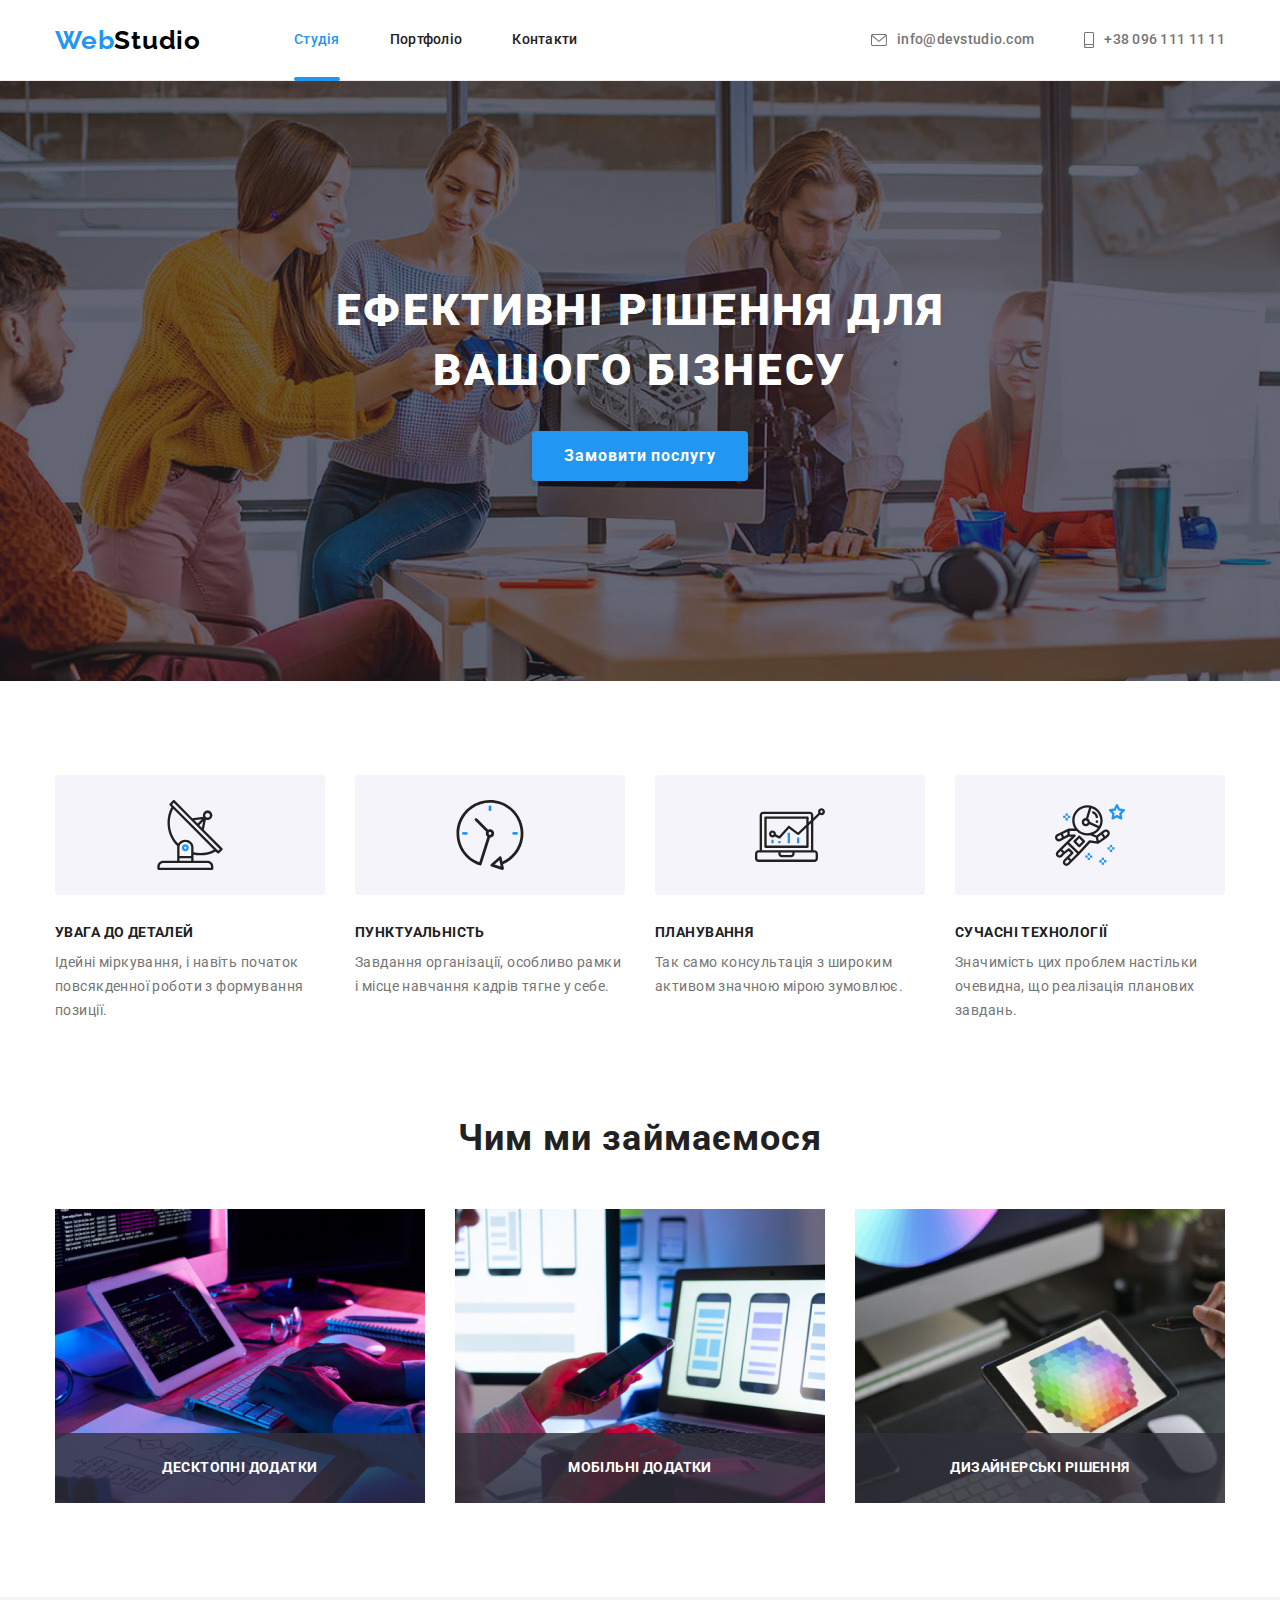
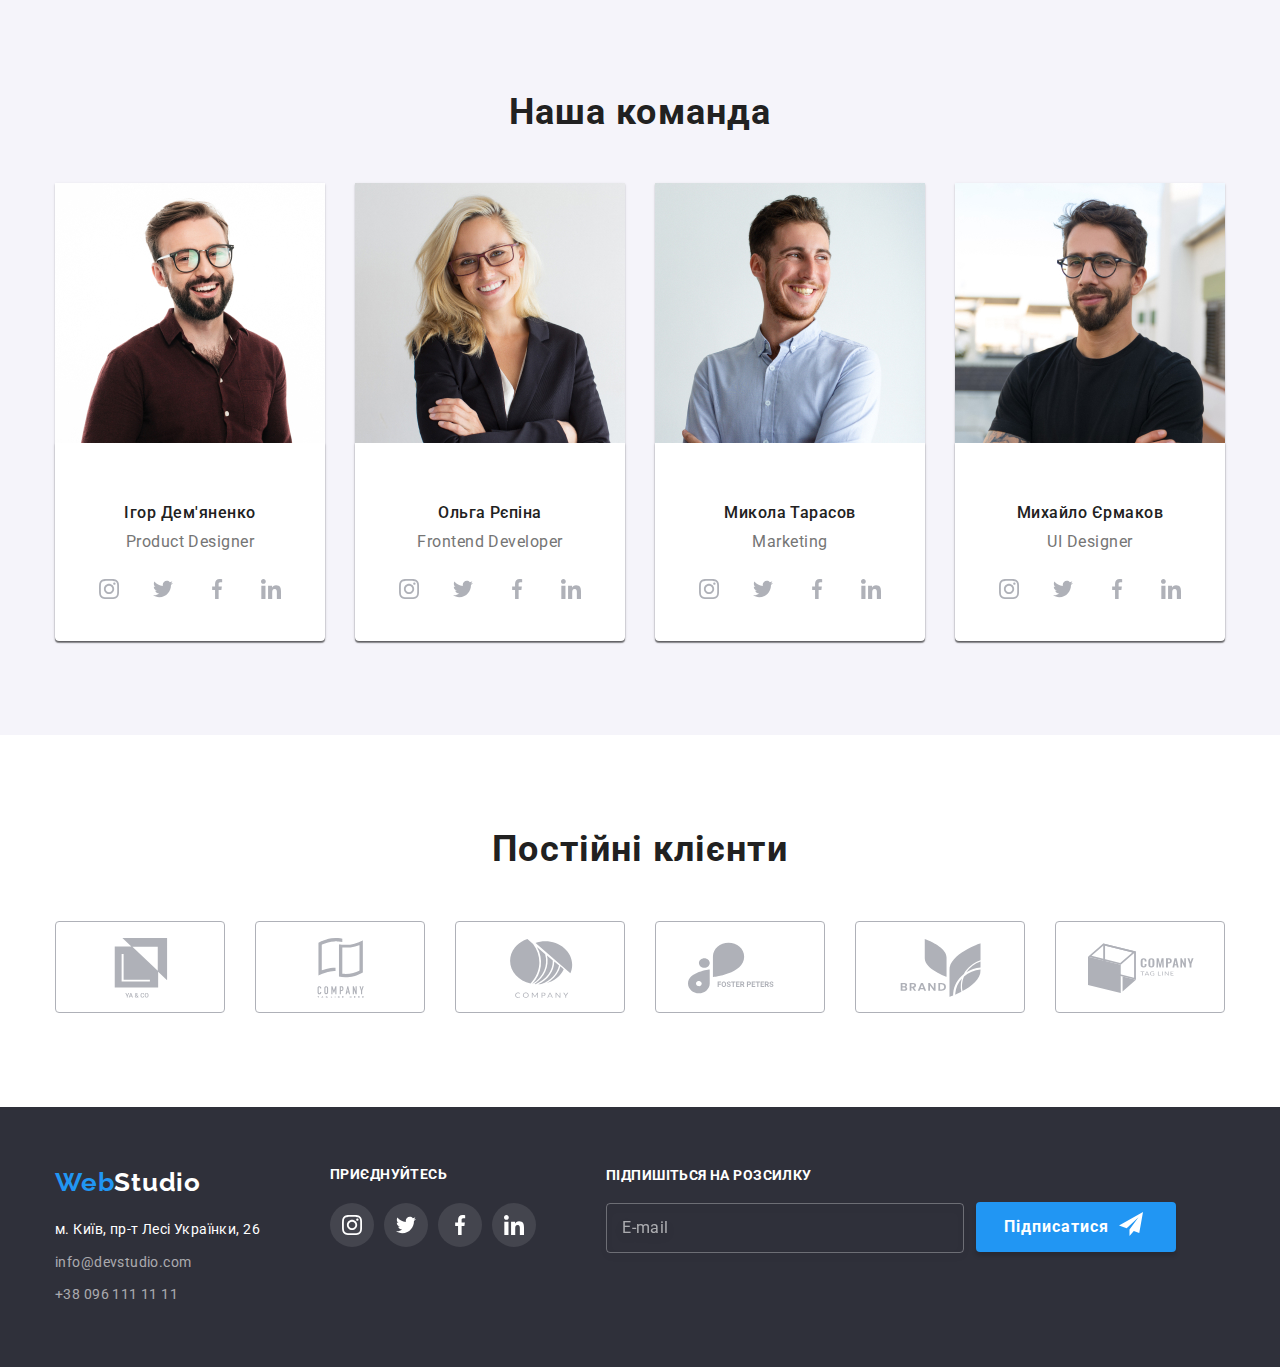
==== commit 5de607f5: "div для іконок членів команди" ====
--- a/index.html
+++ b/index.html
@@ -200,42 +200,44 @@
               
               <img src="./images/team/demyanenko_L@1x.jpg" alt="Product Designer" />
             </picture>
-            <h3 class="team__name">Ігор Дем'яненко</h3>
-            <p class="team__text">Product Designer</p>
-            <ul class="network network--team list">
-              <li>
-                <a href="https://instagram.com" target="_blank" rel="nofollow noopener noreferrer"
-                  class="network__icon network__icon--team">
-                  <svg class="network__svg network__svg--team" width="20" height="20">
-                    <use href="./images/icons.svg#icon-instagram"></use>
-                  </svg>
-                </a>
-              </li>
-              <li>
-                <a href="https://twitter.com" aria-label="Twitter icon" target="_blank" rel="nofollow noopener noreferrer"
-                  class="network__icon network__icon--team">
-                  <svg class="network__svg network__svg--team" width="20" height="20">
-                    <use href="./images/icons.svg#icon-twitter"></use>
-                  </svg>
-                </a>
-              </li>
-              <li>
-                <a href="https://facebook.com" aria-label="Facebook icon" target="_blank" rel="nofollow noopener noreferrer"
-                  class="network__icon network__icon--team">
-                  <svg class="network__svg network__svg--team" width="20" height="20">
-                    <use href="./images/icons.svg#icon-facebook"></use>
-                  </svg>
-                </a>
-              </li>
-              <li>
-                <a href="https://linkedin.com" aria-label="LinkedIn icon" target="_blank" rel="nofollow noopener noreferrer"
-                  class="network__icon network__icon--team">
-                  <svg class="network__svg network__svg--team" width="20" height="20">
-                    <use href="./images/icons.svg#icon-linkedin"></use>
-                  </svg>
-                </a>
-              </li>
-            </ul>
+            <div class="network__group">
+              <h3 class="team__name">Ігор Дем'яненко</h3>
+              <p class="team__text">Product Designer</p>
+              <ul class="network network--team list">
+                <li>
+                  <a href="https://instagram.com" target="_blank" rel="nofollow noopener noreferrer"
+                    class="network__icon network__icon--team">
+                    <svg class="network__svg network__svg--team" width="20" height="20">
+                      <use href="./images/icons.svg#icon-instagram"></use>
+                    </svg>
+                  </a>
+                </li>
+                <li>
+                  <a href="https://twitter.com" aria-label="Twitter icon" target="_blank" rel="nofollow noopener noreferrer"
+                    class="network__icon network__icon--team">
+                    <svg class="network__svg network__svg--team" width="20" height="20">
+                      <use href="./images/icons.svg#icon-twitter"></use>
+                    </svg>
+                  </a>
+                </li>
+                <li>
+                  <a href="https://facebook.com" aria-label="Facebook icon" target="_blank" rel="nofollow noopener noreferrer"
+                    class="network__icon network__icon--team">
+                    <svg class="network__svg network__svg--team" width="20" height="20">
+                      <use href="./images/icons.svg#icon-facebook"></use>
+                    </svg>
+                  </a>
+                </li>
+                <li>
+                  <a href="https://linkedin.com" aria-label="LinkedIn icon" target="_blank" rel="nofollow noopener noreferrer"
+                    class="network__icon network__icon--team">
+                    <svg class="network__svg network__svg--team" width="20" height="20">
+                      <use href="./images/icons.svg#icon-linkedin"></use>
+                    </svg>
+                  </a>
+                </li>
+              </ul>
+            <div>
           </li>
           
           
@@ -258,42 +260,44 @@
 
               <img src="./images/team/repina_L@1x-1.jpg" alt="Frontend Developer" />
             </picture>
-            <h3 class="team__name">Ольга Рєпіна</h3>
-            <p class="team__text">Frontend Developer</p>
-            <ul class="network network--team list">
-              <li>
-                <a href="https://instagram.com" target="_blank" rel="nofollow noopener noreferrer"
-                  class="network__icon network__icon--team">
-                  <svg class="network__svg network__svg--team" width="20" height="20">
-                    <use href="./images/icons.svg#icon-instagram"></use>
-                  </svg>
-                </a>
-              </li>
-              <li>
-                <a href="https://twitter.com" aria-label="Twitter icon" target="_blank" rel="nofollow noopener noreferrer"
-                  class="network__icon network__icon--team">
-                  <svg class="network__svg network__svg--team" width="20" height="20">
-                    <use href="./images/icons.svg#icon-twitter"></use>
-                  </svg>
-                </a>
-              </li>
-              <li>
-                <a href="https://facebook.com" aria-label="Facebook icon" target="_blank" rel="nofollow noopener noreferrer"
-                  class="network__icon network__icon--team">
-                  <svg class="network__svg network__svg--team" width="20" height="20">
-                    <use href="./images/icons.svg#icon-facebook"></use>
-                  </svg>
-                </a>
-              </li>
-              <li>
-                <a href="https://linkedin.com" aria-label="LinkedIn icon" target="_blank" rel="nofollow noopener noreferrer"
-                  class="network__icon network__icon--team">
-                  <svg class="network__svg network__svg--team" width="20" height="20">
-                    <use href="./images/icons.svg#icon-linkedin"></use>
-                  </svg>
-                </a>
-              </li>
-            </ul>
+            <div class="network__group">
+              <h3 class="team__name">Ольга Рєпіна</h3>
+              <p class="team__text">Frontend Developer</p>
+              <ul class="network network--team list">
+                <li>
+                  <a href="https://instagram.com" target="_blank" rel="nofollow noopener noreferrer"
+                    class="network__icon network__icon--team">
+                    <svg class="network__svg network__svg--team" width="20" height="20">
+                      <use href="./images/icons.svg#icon-instagram"></use>
+                    </svg>
+                  </a>
+                </li>
+                <li>
+                  <a href="https://twitter.com" aria-label="Twitter icon" target="_blank" rel="nofollow noopener noreferrer"
+                    class="network__icon network__icon--team">
+                    <svg class="network__svg network__svg--team" width="20" height="20">
+                      <use href="./images/icons.svg#icon-twitter"></use>
+                    </svg>
+                  </a>
+                </li>
+                <li>
+                  <a href="https://facebook.com" aria-label="Facebook icon" target="_blank" rel="nofollow noopener noreferrer"
+                    class="network__icon network__icon--team">
+                    <svg class="network__svg network__svg--team" width="20" height="20">
+                      <use href="./images/icons.svg#icon-facebook"></use>
+                    </svg>
+                  </a>
+                </li>
+                <li>
+                  <a href="https://linkedin.com" aria-label="LinkedIn icon" target="_blank" rel="nofollow noopener noreferrer"
+                    class="network__icon network__icon--team">
+                    <svg class="network__svg network__svg--team" width="20" height="20">
+                      <use href="./images/icons.svg#icon-linkedin"></use>
+                    </svg>
+                  </a>
+                </li>
+              </ul>
+            </div>
 
           </li>
           <li class="team__item">
@@ -315,42 +319,44 @@
             
               <img src="./images/team/tarasov_L@1x-2.jpg" alt="Frontend Developer" />
             </picture>
-            <h3 class="team__name">Микола Тарасов</h3>
-            <p class="team__text">Marketing</p>
-            <ul class="network network--team list">
-              <li>
-                <a href="https://instagram.com" target="_blank" rel="nofollow noopener noreferrer"
-                  class="network__icon network__icon--team">
-                  <svg class="network__svg network__svg--team" width="20" height="20">
-                    <use href="./images/icons.svg#icon-instagram"></use>
-                  </svg>
-                </a>
-              </li>
-              <li>
-                <a href="https://twitter.com" aria-label="Twitter icon" target="_blank" rel="nofollow noopener noreferrer"
-                  class="network__icon network__icon--team">
-                  <svg class="network__svg network__svg--team" width="20" height="20">
-                    <use href="./images/icons.svg#icon-twitter"></use>
-                  </svg>
-                </a>
-              </li>
-              <li>
-                <a href="https://facebook.com" aria-label="Facebook icon" target="_blank" rel="nofollow noopener noreferrer"
-                  class="network__icon network__icon--team">
-                  <svg class="network__svg network__svg--team" width="20" height="20">
-                    <use href="./images/icons.svg#icon-facebook"></use>
-                  </svg>
-                </a>
-              </li>
-              <li>
-                <a href="https://linkedin.com" aria-label="LinkedIn icon" target="_blank" rel="nofollow noopener noreferrer"
-                  class="network__icon network__icon--team">
-                  <svg class="network__svg network__svg--team" width="20" height="20">
-                    <use href="./images/icons.svg#icon-linkedin"></use>
-                  </svg>
-                </a>
-              </li>
-            </ul>
+            <div class="network__group">
+              <h3 class="team__name">Микола Тарасов</h3>
+              <p class="team__text">Marketing</p>
+              <ul class="network network--team list">
+                <li>
+                  <a href="https://instagram.com" target="_blank" rel="nofollow noopener noreferrer"
+                    class="network__icon network__icon--team">
+                    <svg class="network__svg network__svg--team" width="20" height="20">
+                      <use href="./images/icons.svg#icon-instagram"></use>
+                    </svg>
+                  </a>
+                </li>
+                <li>
+                  <a href="https://twitter.com" aria-label="Twitter icon" target="_blank" rel="nofollow noopener noreferrer"
+                    class="network__icon network__icon--team">
+                    <svg class="network__svg network__svg--team" width="20" height="20">
+                      <use href="./images/icons.svg#icon-twitter"></use>
+                    </svg>
+                  </a>
+                </li>
+                <li>
+                  <a href="https://facebook.com" aria-label="Facebook icon" target="_blank" rel="nofollow noopener noreferrer"
+                    class="network__icon network__icon--team">
+                    <svg class="network__svg network__svg--team" width="20" height="20">
+                      <use href="./images/icons.svg#icon-facebook"></use>
+                    </svg>
+                  </a>
+                </li>
+                <li>
+                  <a href="https://linkedin.com" aria-label="LinkedIn icon" target="_blank" rel="nofollow noopener noreferrer"
+                    class="network__icon network__icon--team">
+                    <svg class="network__svg network__svg--team" width="20" height="20">
+                      <use href="./images/icons.svg#icon-linkedin"></use>
+                    </svg>
+                  </a>
+                </li>
+              </ul>
+            </div>
           </li>
 
 
@@ -372,44 +378,46 @@
               <img src="./images/team/ermakov_L@1x-3.jpg" alt="Frontend Developer" />
             </picture>
 
-            <h3 class="team__name">Михайло Єрмаков</h3>
-            <p class="team__text">UI Designer</p>
-            <ul class="network network--team list">
-              <li>
-                <a href="https://instagram.com" target="_blank" rel="nofollow noopener noreferrer"
-                  class="network__icon network__icon--team">
-                  <svg class="network__svg network__svg--team" width="20" height="20">
-                    <use href="./images/icons.svg#icon-instagram"></use>
-                  </svg>
-                </a>
-              </li>
-              <li>
-                <a href="https://twitter.com" aria-label="Twitter icon" target="_blank" rel="nofollow noopener noreferrer"
-                  class="network__icon network__icon--team">
-                  <svg class="network__svg network__svg--team" width="20" height="20">
-                    <use href="./images/icons.svg#icon-twitter"></use>
-                  </svg>
-                </a>
-              </li>
-              <li>
-                <a href="https://facebook.com" aria-label="Facebook icon" target="_blank" rel="nofollow noopener noreferrer"
-                  class="network__icon network__icon--team">
-                  <svg class="network__svg network__svg--team" width="20" height="20">
-                    <use href="./images/icons.svg#icon-facebook"></use>
-                  </svg>
-                </a>
-              </li>
-              <li>
-                <a href="https://linkedin.com" aria-label="LinkedIn icon" target="_blank" rel="nofollow noopener noreferrer"
-                  class="network__icon network__icon--team">
-                  <svg class="network__svg network__svg--team" width="20" height="20">
-                    <use href="./images/icons.svg#icon-linkedin"></use>
-                  </svg>
-                </a>
-              </li>
-            </ul>
-          </li>
-        </ul>
+            <div class="network__group">
+              <h3 class="team__name">Михайло Єрмаков</h3>
+              <p class="team__text">UI Designer</p>
+              <ul class="network network--team list">
+                <li>
+                  <a href="https://instagram.com" target="_blank" rel="nofollow noopener noreferrer"
+                    class="network__icon network__icon--team">
+                    <svg class="network__svg network__svg--team" width="20" height="20">
+                      <use href="./images/icons.svg#icon-instagram"></use>
+                    </svg>
+                  </a>
+                </li>
+                <li>
+                  <a href="https://twitter.com" aria-label="Twitter icon" target="_blank" rel="nofollow noopener noreferrer"
+                    class="network__icon network__icon--team">
+                    <svg class="network__svg network__svg--team" width="20" height="20">
+                      <use href="./images/icons.svg#icon-twitter"></use>
+                    </svg>
+                  </a>
+                </li>
+                <li>
+                  <a href="https://facebook.com" aria-label="Facebook icon" target="_blank" rel="nofollow noopener noreferrer"
+                    class="network__icon network__icon--team">
+                    <svg class="network__svg network__svg--team" width="20" height="20">
+                      <use href="./images/icons.svg#icon-facebook"></use>
+                    </svg>
+                  </a>
+                </li>
+                <li>
+                  <a href="https://linkedin.com" aria-label="LinkedIn icon" target="_blank" rel="nofollow noopener noreferrer"
+                    class="network__icon network__icon--team">
+                    <svg class="network__svg network__svg--team" width="20" height="20">
+                      <use href="./images/icons.svg#icon-linkedin"></use>
+                    </svg>
+                  </a>
+                </li>
+              </ul>
+            </li>
+          </ul>
+            </div>
       </div>
     </section>
     <!--Clients-->
@@ -418,28 +426,28 @@
       <ul class="clients__list list">
         <li class="clients__item">
           <a href="#" class="clients__icon">
-            <svg class="clients__svg">
+            <svg class="clients__svg" width="106" height="60">
               <use href="./images/icons.svg#icon-group"></use>
             </svg>
           </a>
         </li>
         <li class="clients__item">
           <a href="#" class="clients__icon">
-            <svg class="clients__svg">
+            <svg class="clients__svg" width="106" height="60">
               <use href="./images/icons.svg#icon-group-1"></use>
             </svg>
           </a>
         </li>
         <li class="clients__item">
           <a href="#" class="clients__icon">
-            <svg class="clients__svg">
+            <svg class="clients__svg" width="106" height="60">
               <use href="./images/icons.svg#icon-group-2"></use>
             </svg>
           </a>
         </li>
         <li class="clients__item">
           <a href="#" class="clients__icon">
-            <svg class="clients__svg">
+            <svg class="clients__svg" width="106" height="60">
               <use href="./images/icons.svg#icon-group-3"></use>
             </svg>
           </a>
--- a/css/main.min.css
+++ b/css/main.min.css
@@ -1 +1 @@
-body{font-family:"Roboto",sans-serif;color:#212121}body.modal-open{overflow:hidden}body.menu-open{overflow:hidden}body.is-open{overflow:hidden}button{cursor:pointer;font-family:inherit}img{display:block;max-width:100%;height:auto}h1,h2,h3,h4,h5,h6,p,ul,li{margin:0;padding:0}.container{max-width:1200px;padding:0 15px;margin:0 auto}@media screen and (min-width: 480px){.container{width:480px}}@media screen and (min-width: 768px){.container{width:768px}}@media screen and (min-width: 1200px){.container{width:1200px}}.list{margin:0;padding:0;list-style:none}.visually-hidden{position:absolute;white-space:nowrap;width:1px;height:1px;overflow:hidden;border:0;padding:0;clip:rect(0 0 0 0);-webkit-clip-path:inset(50%);clip-path:inset(50%);margin:-1px}.section{padding-top:60px;padding-bottom:60px}@media screen and (min-width: 1200px){.section{padding-top:94px;padding-bottom:94px}}.logo{padding:20px 0 20px 0;font-weight:700;font-size:26px;line-height:1.19;letter-spacing:.03em;text-decoration:none;font-family:"Raleway",sans-serif;color:#2196f3}.logo__header{color:#000}.logo__footer{color:#fff}.network{display:-webkit-inline-box;display:-ms-inline-flexbox;display:inline-flex;-webkit-box-pack:center;-ms-flex-pack:center;justify-content:center;-ms-flex-wrap:wrap;flex-wrap:wrap;gap:10px}.network--team{margin-bottom:30px}.network__icon{-webkit-transition:background-color 250ms cubic-bezier(0.4, 0, 0.2, 1);transition:background-color 250ms cubic-bezier(0.4, 0, 0.2, 1);display:-webkit-box;display:-ms-flexbox;display:flex;-webkit-box-pack:center;-ms-flex-pack:center;justify-content:center;-webkit-box-align:center;-ms-flex-align:center;align-items:center;width:44px;height:44px;border-radius:50%;background-color:rgba(255,255,255,.1)}.network__icon:hover,.network__icon:focus{background-color:#2196f3}.network__icon--team{background-color:#fff}.network__icon--team:hover>.network__svg--team{fill:#fff}.network__svg{fill:#fff}.network__svg--team{-webkit-transition:fill 250ms cubic-bezier(0.4, 0, 0.2, 1);transition:fill 250ms cubic-bezier(0.4, 0, 0.2, 1);fill:#afb1b8}.header{background-color:#fff;border-bottom:1px solid #ececec}.header__main{display:-webkit-box;display:-ms-flexbox;display:flex;-webkit-box-align:center;-ms-flex-align:center;align-items:center}.button{display:none}@media screen and (max-width: 767px){.button{display:-webkit-inline-box;display:-ms-inline-flexbox;display:inline-flex;margin:0;padding:0;margin-left:auto;border:none;background-color:rgba(0,0,0,0)}}.button.button__close{display:block}.button.is-open .button__close{display:block}.button.is-open .button__menu{display:none;position:absolute}.button:hover,.button:focus{fill:#2196f3}.button--close{position:absolute;top:10px;right:15px}.button--close svg{padding:5px}.menu{display:-webkit-box;display:-ms-flexbox;display:flex;-webkit-box-orient:vertical;-webkit-box-direction:normal;-ms-flex-direction:column;flex-direction:column;-webkit-box-pack:justify;-ms-flex-pack:justify;justify-content:space-between;overflow-y:auto;z-index:1}@media screen and (min-width: 768px){.menu{display:contents}}@media screen and (max-width: 767px){.menu{position:fixed;top:0;left:0;width:100%;height:100%;padding:48px 40px;background-color:#fff}}@media screen and (max-width: 369px){.menu{padding:48px 25px}}@media screen and (max-width: 767px){.menu.is-open{display:none}}.nav__list{display:block}@media screen and (min-width: 768px){.nav__list{display:-webkit-box;display:-ms-flexbox;display:flex;gap:50px;margin-left:93px}}@media screen and (max-width: 767px){.nav__item{margin-bottom:32px}}.nav__link{-webkit-transition:color 250ms cubic-bezier(0.4, 0, 0.2, 1);transition:color 250ms cubic-bezier(0.4, 0, 0.2, 1);font-style:normal;font-weight:500;font-size:40px;line-height:1.175;letter-spacing:.02em;text-decoration:none;color:#212121}@media screen and (max-width: 379px){.nav__link{font-size:30px}}@media screen and (min-width: 768px){.nav__link{display:block;padding-top:32px;padding-bottom:32px;font-weight:500;font-size:14px;line-height:1.14;letter-spacing:.02em}}.nav__link:hover,.nav__link:focus{color:#2196f3}.nav__page{position:relative;color:#2196f3}@media screen and (min-width: 768px){.nav__page::after{position:absolute;content:"";bottom:-1px;display:block;width:100%;height:4px;border-radius:2px;background-color:#2196f3}}@media screen and (min-width: 768px){.mobile{margin-left:auto}}@media screen and (max-width: 767px){.contacts{display:-webkit-box;display:-ms-flexbox;display:flex;gap:32px;margin-bottom:64px}}@media screen and (max-width: 1199px){.contacts{-webkit-box-orient:vertical;-webkit-box-direction:normal;-ms-flex-direction:column;flex-direction:column}}@media screen and (min-width: 1200px){.contacts{display:-webkit-box;display:-ms-flexbox;display:flex;-webkit-box-align:center;-ms-flex-align:center;align-items:center}}.contacts__link{-webkit-transition:fill 250ms,color 250ms cubic-bezier(0.4, 0, 0.2, 1);transition:fill 250ms,color 250ms cubic-bezier(0.4, 0, 0.2, 1);display:-webkit-box;display:-ms-flexbox;display:flex;-webkit-box-align:center;-ms-flex-align:center;align-items:center;padding-top:10px;padding-bottom:10px;text-decoration:none}@media screen and (min-width: 768px){.contacts__link{font-weight:500;font-size:14px;line-height:1.14;letter-spacing:.02em;color:#757575;fill:#757575}.contacts__link:hover{color:#2196f3;fill:#2196f3}}@media screen and (max-width: 767px){.contacts__link--phone{color:#2196f3}.contacts__link--mail{color:#757575}}.contacts__item+.contacts__item{margin-left:50px}@media screen and (max-width: 1199px){.contacts__item+.contacts__item{margin-left:0}}@media screen and (max-width: 767px){.contacts__item--mail{-webkit-box-ordinal-group:3;-ms-flex-order:2;order:2;font-weight:500;font-size:24px;line-height:1.1666666667;letter-spacing:.02em}}.contacts__envelope{display:none}@media screen and (min-width: 768px){.contacts__envelope{display:block;width:16px;height:12px;margin-right:10px}}@media screen and (max-width: 767px){.contacts__item--phone{font-weight:500;font-size:34px;line-height:1.1764705882;letter-spacing:.02em}}@media screen and (max-width: 379px){.contacts__item--phone{font-size:30px}}.contacts__smartphone{display:none}@media screen and (min-width: 768px){.contacts__smartphone{display:block;width:10px;height:16px;margin-right:10px}}.social{display:-webkit-box;display:-ms-flexbox;display:flex;-ms-flex-wrap:wrap;flex-wrap:wrap;gap:20px}@media screen and (max-width: 439px){.social{-webkit-box-orient:vertical;-webkit-box-direction:normal;-ms-flex-direction:column;flex-direction:column}}@media screen and (min-width: 768px){.social{display:none}}.social__network{position:relative;font-weight:500;font-size:18px;line-height:1.2222222222;letter-spacing:.02em;text-decoration:none;color:#2196f3}@media screen and (max-width: 439px){.social__network{-ms-flex-negative:2;flex-shrink:2}}@media screen and (min-width: 440px){.social__network--after::after{position:absolute;top:0;left:-10px;content:"";display:block;width:0px;height:22px;border:1px solid rgba(33,33,33,.2)}}.hero{max-width:1600px;margin:0 auto;padding-top:200px;padding-bottom:200px;text-align:center;background-size:cover;background-position:center}.hero__title{margin:0 auto 30px;font-size:26px;font-weight:900;line-height:1.36;letter-spacing:.06em;text-transform:uppercase;color:#fff}@media screen and (max-width: 379px){.hero__title{padding:0 15px}}@media screen and (min-width: 480px){.hero__title{width:360px;height:84px}}@media screen and (min-width: 1200px){.hero__title{width:696px;height:120px;font-size:44px}}.hero__btn{padding:10px 32px;-webkit-box-shadow:0px 4px 4px rgba(0,0,0,.15);box-shadow:0px 4px 4px rgba(0,0,0,.15);border-radius:4px;border:none;font-weight:700;font-size:16px;line-height:1.87;letter-spacing:.06em;background-color:#2196f3;color:#fff}.hero{background-image:-webkit-gradient(linear, left top, left bottom, from(rgba(47, 48, 58, 0.4)), to(rgba(47, 48, 58, 0.4))),url("../images/hero/hero_s@1x.jpg");background-image:linear-gradient(rgba(47, 48, 58, 0.4), rgba(47, 48, 58, 0.4)),url("../images/hero/hero_s@1x.jpg")}@media(min-device-pixel-ratio: 2),(-webkit-min-device-pixel-ratio: 2),(min-resolution: 192dpi),(min-resolution: 2dppx){.hero{background-image:-webkit-gradient(linear, left top, left bottom, from(rgba(47, 48, 58, 0.4)), to(rgba(47, 48, 58, 0.4))),url("../images/hero/hero_s@2x.jpg");background-image:linear-gradient(rgba(47, 48, 58, 0.4), rgba(47, 48, 58, 0.4)),url("../images/hero/hero_s@2x.jpg")}}@media screen and (min-width: 768px){.hero{background-image:-webkit-gradient(linear, left top, left bottom, from(rgba(47, 48, 58, 0.4)), to(rgba(47, 48, 58, 0.4))),url("../images/hero/hero_m@1x.jpg");background-image:linear-gradient(rgba(47, 48, 58, 0.4), rgba(47, 48, 58, 0.4)),url("../images/hero/hero_m@1x.jpg")}}@media screen and (min-width: 768px)and (min-device-pixel-ratio: 2),screen and (min-width: 768px)and (-webkit-min-device-pixel-ratio: 2),screen and (min-width: 768px)and (min-resolution: 192dpi),screen and (min-width: 768px)and (min-resolution: 2dppx){.hero{background-image:-webkit-gradient(linear, left top, left bottom, from(rgba(47, 48, 58, 0.4)), to(rgba(47, 48, 58, 0.4))),url("../images/hero/hero_m@2x.jpg");background-image:linear-gradient(rgba(47, 48, 58, 0.4), rgba(47, 48, 58, 0.4)),url("../images/hero/hero_m@2x.jpg")}}@media screen and (min-width: 1200px){.hero{background-image:-webkit-gradient(linear, left top, left bottom, from(rgba(47, 48, 58, 0.4)), to(rgba(47, 48, 58, 0.4))),url("../images/hero/hero_L@1x.jpg");background-image:linear-gradient(rgba(47, 48, 58, 0.4), rgba(47, 48, 58, 0.4)),url("../images/hero/hero_L@1x.jpg")}}@media screen and (min-width: 1200px)and (min-device-pixel-ratio: 2),screen and (min-width: 1200px)and (-webkit-min-device-pixel-ratio: 2),screen and (min-width: 1200px)and (min-resolution: 192dpi),screen and (min-width: 1200px)and (min-resolution: 2dppx){.hero{background-image:-webkit-gradient(linear, left top, left bottom, from(rgba(47, 48, 58, 0.4)), to(rgba(47, 48, 58, 0.4))),url("../images/hero/hero_L@2x.jpg");background-image:linear-gradient(rgba(47, 48, 58, 0.4), rgba(47, 48, 58, 0.4)),url("../images/hero/hero_L@2x.jpg")}}.advantages{background-color:#fff}@media screen and (min-width: 1200px){.advantages{padding-bottom:0}}.advantages__list{display:-webkit-box;display:-ms-flexbox;display:flex;-ms-flex-wrap:wrap;flex-wrap:wrap;gap:30px}@media screen and (max-width: 1199px){.advantages__list{-webkit-box-pack:center;-ms-flex-pack:center;justify-content:center}}@media screen and (min-width: 768px){.advantages__item{-ms-flex-preferred-size:calc((100% - 30px)/2);flex-basis:calc((100% - 30px)/2)}}@media screen and (min-width: 1200px){.advantages__item{-ms-flex-preferred-size:calc((100% - 90px)/4);flex-basis:calc((100% - 90px)/4)}}.advantages__icon{display:-webkit-box;display:-ms-flexbox;display:flex;-webkit-box-pack:center;-ms-flex-pack:center;justify-content:center;-webkit-box-align:center;-ms-flex-align:center;align-items:center;height:120px;margin-bottom:30px;border-radius:4px;background-color:#f5f4fa}@media screen and (min-width: 480px){.advantages__icon{width:450px}}@media screen and (min-width: 768px){.advantages__icon{width:354px}}@media screen and (min-width: 1200px){.advantages__icon{width:270px}}.advantages__svg{width:70px;height:70px}.advantages__title{margin-bottom:10px;font-size:14px;line-height:1.14;letter-spacing:.03em;text-transform:uppercase}@media screen and (max-width: 767px){.advantages__title{text-align:center}}.advantages__text{font-size:14px;line-height:1.71;letter-spacing:.03em;color:#757575}@media screen and (min-width: 480px){.advantages__text{width:354px}}@media screen and (min-width: 1200px){.advantages__text{width:270px}}.practice{background-color:#fff}.practice__title{margin-bottom:50px;font-size:36px;line-height:1.17;text-align:center;letter-spacing:.03em}.practice__list{display:-webkit-box;display:-ms-flexbox;display:flex;gap:30px;-ms-flex-wrap:wrap;flex-wrap:wrap}.practice__item{position:relative;-ms-flex-preferred-size:calc((100% - 60px)/3);flex-basis:calc((100% - 60px)/3)}.practice__img{display:block}.practice__lining{position:absolute;bottom:0;width:370px;height:70px;background-color:rgba(47,48,58,.8)}.practice__name{padding-top:27px;padding-bottom:27px;font-size:14px;line-height:1.14;text-align:center;letter-spacing:.03em;text-transform:uppercase;color:#fff}@media screen and (max-width: 1199px){.practice{display:none}}.team{text-align:center;background-color:#f5f4fa}.team__title{margin-bottom:50px;font-size:36px;line-height:1.17;letter-spacing:.03em}.team__list{display:-webkit-box;display:-ms-flexbox;display:flex;gap:30px;-ms-flex-wrap:wrap;flex-wrap:wrap;-webkit-box-pack:center;-ms-flex-pack:center;justify-content:center}.team__item{background:#fff;-webkit-box-shadow:0px 1px 3px rgba(0,0,0,.12),0px 1px 1px rgba(0,0,0,.14),0px 2px 1px rgba(0,0,0,.2);box-shadow:0px 1px 3px rgba(0,0,0,.12),0px 1px 1px rgba(0,0,0,.14),0px 2px 1px rgba(0,0,0,.2);border-radius:0px 0px 4px 4px}@media screen and (min-width: 768px){.team__item{-ms-flex-preferred-size:calc((100% - 30px)/2);flex-basis:calc((100% - 30px)/2)}}@media screen and (min-width: 1200px){.team__item{-ms-flex-preferred-size:calc((100% - 90px)/4);flex-basis:calc((100% - 90px)/4)}}.team__name{margin:30px 0 10px 0;font-weight:500;font-size:16px;line-height:1.19;letter-spacing:.03em}.team__text{margin-bottom:16px;font-size:16px;line-height:1.19;letter-spacing:.03em;color:#757575}.team img{width:450px}@media screen and (min-width: 480px){.team img{height:460px}}@media screen and (min-width: 768px){.team img{width:354px;height:374px}}@media screen and (min-width: 1200px){.team img{width:270px;height:260px}}.clients__title{margin-bottom:50px;font-size:36px;line-height:1.16;letter-spacing:.03em;text-align:center}.clients__list{display:-webkit-box;display:-ms-flexbox;display:flex;-webkit-box-pack:center;-ms-flex-pack:center;justify-content:center;-ms-flex-wrap:wrap;flex-wrap:wrap;gap:30px}@media screen and (min-width: 480px){.clients__item{-ms-flex-preferred-size:calc((100% - 30px)/2);flex-basis:calc((100% - 30px)/2)}}@media screen and (min-width: 768px){.clients__item{-ms-flex-preferred-size:calc((100% - 60px)/3);flex-basis:calc((100% - 60px)/3)}}@media screen and (min-width: 1200px){.clients__item{-ms-flex-preferred-size:calc((100% - 150px)/6);flex-basis:calc((100% - 150px)/6)}}.clients__icon{-webkit-transition:border-color 250ms,color 250ms cubic-bezier(0.4, 0, 0.2, 1);transition:border-color 250ms,color 250ms cubic-bezier(0.4, 0, 0.2, 1);display:block;width:210px;height:92px;border:1px solid #afb1b8;border-radius:4px;color:#afb1b8}@media screen and (min-width: 768px){.clients__icon{width:226px}}@media screen and (min-width: 1200px){.clients__icon{width:170px}}.clients__icon:hover,.clients__icon:focus{border-color:#2196f3;color:#2196f3}.clients__svg{margin:16px 52px;width:106px;height:60px;fill:currentColor}@media screen and (min-width: 768px){.clients__svg{margin:16px 60px}}@media screen and (min-width: 1200px){.clients__svg{margin:16px 32px}}.portfolio{padding-top:94px;padding-bottom:94px;background-color:#fff}.portfolio__names{display:-webkit-box;display:-ms-flexbox;display:flex;-ms-flex-wrap:wrap;flex-wrap:wrap;-webkit-box-pack:center;-ms-flex-pack:center;justify-content:center;margin-bottom:50px;gap:8px}.portfolio__elment{-ms-flex-line-pack:start;align-content:flex-start}.portfolio__btn{-webkit-transition:background-color 250ms,color 250ms,border-radius 250ms cubic-bezier(0.4, 0, 0.2, 1),-webkit-box-shadow 250ms;transition:background-color 250ms,color 250ms,border-radius 250ms cubic-bezier(0.4, 0, 0.2, 1),-webkit-box-shadow 250ms;transition:background-color 250ms,color 250ms,box-shadow 250ms,border-radius 250ms cubic-bezier(0.4, 0, 0.2, 1);transition:background-color 250ms,color 250ms,box-shadow 250ms,border-radius 250ms cubic-bezier(0.4, 0, 0.2, 1),-webkit-box-shadow 250ms;padding:6px 25px;border:none;border-radius:4px;font-weight:500;font-size:16px;line-height:1.62;text-align:center;letter-spacing:.03em;background-color:#f5f4fa;color:#212121}.portfolio__btn:hover,.portfolio__btn:focus{background-color:#2196f3;color:#fff;-webkit-box-shadow:0px 3px 1px rgba(0,0,0,.1),0px 1px 2px rgba(0,0,0,.08),0px 2px 2px rgba(0,0,0,.12);box-shadow:0px 3px 1px rgba(0,0,0,.1),0px 1px 2px rgba(0,0,0,.08),0px 2px 2px rgba(0,0,0,.12)}.portfolio__list{display:-webkit-box;display:-ms-flexbox;display:flex;-ms-flex-wrap:wrap;flex-wrap:wrap;gap:30px}.portfolio__item{-webkit-transition:250ms cubic-bezier(0.4, 0, 0.2, 1);transition:250ms cubic-bezier(0.4, 0, 0.2, 1);width:450px}.portfolio__item:hover,.portfolio__item:focus{-webkit-box-shadow:0px 1px 1px rgba(0,0,0,.12),0px 4px 4px rgba(0,0,0,.06),1px 4px 6px rgba(0,0,0,.16);box-shadow:0px 1px 1px rgba(0,0,0,.12),0px 4px 4px rgba(0,0,0,.06),1px 4px 6px rgba(0,0,0,.16)}@media screen and (min-width: 768px){.portfolio__item{width:354px;-ms-flex-preferred-size:calc((100% - 30px)/2);flex-basis:calc((100% - 30px)/2)}}@media screen and (min-width: 1200px){.portfolio__item{width:370px;-ms-flex-preferred-size:calc((100% - 60px)/3);flex-basis:calc((100% - 60px)/3)}}.portfolio__link{text-decoration:none}.portfolio__img{height:294px}@media screen and (max-width: 767px){.portfolio__img{width:450px}}.portfolio__overlay{position:relative;overflow:hidden}.portfolio__item:hover .portfolio__overlay-text{-webkit-transform:translateY(0);transform:translateY(0)}.portfolio__overlay-text{-webkit-transition:-webkit-transform 250ms cubic-bezier(0.4, 0, 0.2, 1);transition:-webkit-transform 250ms cubic-bezier(0.4, 0, 0.2, 1);transition:transform 250ms cubic-bezier(0.4, 0, 0.2, 1);transition:transform 250ms cubic-bezier(0.4, 0, 0.2, 1), -webkit-transform 250ms cubic-bezier(0.4, 0, 0.2, 1);position:absolute;-webkit-transform:translateY(100%);transform:translateY(100%);top:0;width:100%;height:100%;padding:63px 24px;font-size:18px;line-height:1.55;letter-spacing:.03em;background-color:rgba(33,150,243,.9);color:#fff}.portfolio__item-text{padding:24px 20px;border:1px solid #eee;border-top:none}.portfolio__title{margin-bottom:4px;font-size:18px;line-height:2;letter-spacing:.06em;color:#212121}.portfolio__text{font-size:16px;line-height:1.87;letter-spacing:.03em;color:#757575}.footer{background-color:#2f303a}.footer__main{padding-top:60px}@media screen and (min-width: 1200px){.footer__main{display:-webkit-box;display:-ms-flexbox;display:flex;-ms-flex-wrap:wrap;flex-wrap:wrap;gap:70px}}.footer__list{display:contents}@media screen and (max-width: 767px){.footer__list{-webkit-box-orient:vertical;-webkit-box-direction:normal;-ms-flex-direction:column;flex-direction:column}}@media screen and (max-width: 1199px){.footer__list{display:-webkit-box;display:-ms-flexbox;display:flex;-ms-flex-pack:distribute;justify-content:space-around}}@media screen and (max-width: 1199px){.footer__address{text-align:center}}.footer__networks{display:-webkit-box;display:-ms-flexbox;display:flex;-webkit-box-orient:vertical;-webkit-box-direction:normal;-ms-flex-direction:column;flex-direction:column}@media screen and (max-width: 767px){.footer__networks{margin-bottom:60px}}.address{margin-top:20px;padding-bottom:60px;font-style:normal}.address__item{margin-bottom:9px;display:block}.address__item:last-child{margin-bottom:0}.address__cont{-webkit-transition:color 250ms cubic-bezier(0.4, 0, 0.2, 1);transition:color 250ms cubic-bezier(0.4, 0, 0.2, 1);font-weight:400;font-size:14px;line-height:1.71;letter-spacing:.03em;text-decoration:none;color:#fff}.address__cont:hover,.address__cont:focus{color:#fff}.address__cont--color{color:rgba(255,255,255,.6)}.footer__title{margin-bottom:20px;font-size:14px;line-height:1.14;letter-spacing:.03em;text-transform:uppercase;color:#fff}@media screen and (max-width: 1199px){.footer__title{text-align:center}}.subscription{color:#fff}@media screen and (min-width: 1200px){.subscription{display:-webkit-box;display:-ms-flexbox;display:flex;gap:12px}}@media screen and (max-width: 1199px){.subscription{display:-webkit-box;display:-ms-flexbox;display:flex;-webkit-box-orient:vertical;-webkit-box-direction:normal;-ms-flex-direction:column;flex-direction:column;-webkit-box-align:center;-ms-flex-align:center;align-items:center;text-align:center;padding-bottom:58px}}.subscription__mail{display:-webkit-box;display:-ms-flexbox;display:flex;-webkit-box-orient:vertical;-webkit-box-direction:normal;-ms-flex-direction:column;flex-direction:column;font-weight:700;font-size:14px;line-height:1.1428571429;letter-spacing:.03em;text-transform:uppercase}@media screen and (max-width: 1199px){.subscription__mail{margin-bottom:20px}}.subscription__mail label{display:contents;cursor:pointer}.subscription__input{height:50px;margin-top:20px;padding:16px 15px;border:1px solid rgba(255,255,255,.3);-webkit-filter:drop-shadow(0px 4px 4px rgba(0, 0, 0, 0.15));filter:drop-shadow(0px 4px 4px rgba(0, 0, 0, 0.15));border-radius:4px;background-color:rgba(0,0,0,0)}@media screen and (min-width: 480px){.subscription__input{width:358px}}.subscription__input:focus{font-weight:400;font-size:16px;line-height:1.25;letter-spacing:.03em;color:#fff;background-color:rgba(0,0,0,0)}.subscription__input::-webkit-input-placeholder{font-weight:400;font-size:16px;line-height:1.25;letter-spacing:.03em;color:rgba(255,255,255,.6)}.subscription__input::-moz-placeholder{font-weight:400;font-size:16px;line-height:1.25;letter-spacing:.03em;color:rgba(255,255,255,.6)}.subscription__input:-ms-input-placeholder{font-weight:400;font-size:16px;line-height:1.25;letter-spacing:.03em;color:rgba(255,255,255,.6)}.subscription__input::-ms-input-placeholder{font-weight:400;font-size:16px;line-height:1.25;letter-spacing:.03em;color:rgba(255,255,255,.6)}.subscription__input::placeholder{font-weight:400;font-size:16px;line-height:1.25;letter-spacing:.03em;color:rgba(255,255,255,.6)}.subscription__btn{display:-webkit-box;display:-ms-flexbox;display:flex;width:200px;height:50px;padding:10px 28px;-webkit-box-shadow:0px 4px 4px rgba(0,0,0,.15);box-shadow:0px 4px 4px rgba(0,0,0,.15);border-radius:4px;border:none;font-weight:700;font-size:16px;line-height:1.87;letter-spacing:.06em;background-color:#2196f3;color:#fff}@media screen and (min-width: 1200px){.subscription__btn{-webkit-transform:translateY(35px);transform:translateY(35px)}}.subscription__icon{margin-left:10px;fill:#fff}.backdrop{position:fixed;top:0;left:0;-webkit-transition:opacity 250ms cubic-bezier(0.4, 0, 0.2, 1);transition:opacity 250ms cubic-bezier(0.4, 0, 0.2, 1);overflow-y:scroll;width:100%;height:100%;background-color:rgba(0,0,0,.2);opacity:1}.backdrop.is-hidden{opacity:0;pointer-events:none}.backdrop.is-hidden .modal{-webkit-transform:translate(-50%, -50%) scale(1.1);transform:translate(-50%, -50%) scale(1.1)}.modal{position:absolute;top:50%;left:50%;-webkit-transform:translate(-50%, -50%) scale(1);transform:translate(-50%, -50%) scale(1);-webkit-transition:-webkit-transform 250ms cubic-bezier(0.4, 0, 0.2, 1);transition:-webkit-transform 250ms cubic-bezier(0.4, 0, 0.2, 1);transition:transform 250ms cubic-bezier(0.4, 0, 0.2, 1);transition:transform 250ms cubic-bezier(0.4, 0, 0.2, 1), -webkit-transform 250ms cubic-bezier(0.4, 0, 0.2, 1);max-width:450px;max-height:609px;-webkit-box-shadow:0px 1px 3px rgba(0,0,0,.12),0px 1px 1px rgba(0,0,0,.14),0px 2px 1px rgba(0,0,0,.2);box-shadow:0px 1px 3px rgba(0,0,0,.12),0px 1px 1px rgba(0,0,0,.14),0px 2px 1px rgba(0,0,0,.2);border-radius:4px;background-color:#fff}@media screen and (min-width: 1200px){.modal{max-width:528px;max-height:581px}}.modal__hidden-btn{position:absolute;top:8px;right:8px;display:-webkit-box;display:-ms-flexbox;display:flex;-webkit-box-align:center;-ms-flex-align:center;align-items:center;height:30px;border-radius:50%;background:#fff;border:1px solid rgba(0,0,0,.1)}.modal__btn-icon{width:18px;height:18px;-webkit-transition:fill 250ms cubic-bezier(0.4, 0, 0.2, 1);transition:fill 250ms cubic-bezier(0.4, 0, 0.2, 1)}.modal__btn-icon:hover,.modal__btn-icon:focus{fill:#2196f3}.modal__group{padding:40px;text-align:center}@media screen and (max-width: 369px){.modal__group{padding:40px 25px}}.modal__title{margin-bottom:12px;font-size:20px;line-height:1.15;letter-spacing:.03em}.modal__item{margin-bottom:10px}.modal__field{position:relative;display:-webkit-box;display:-ms-flexbox;display:flex;-webkit-box-orient:vertical;-webkit-box-direction:normal;-ms-flex-direction:column;flex-direction:column;font-size:12px;line-height:1.1666666667;letter-spacing:.01em;text-align:left;color:#757575}.modal__field>input{margin-top:4px;padding:12px 42px;border:1px solid rgba(33,33,33,.2);border-radius:4px}.modal__field>input:focus-within,.modal__field>input:focus-visible{border:1px solid #2196f3;outline-style:none}.modal__field>svg{position:absolute;left:12px;bottom:11px}.modal__field>input:focus-within+svg{fill:#2196f3}.modal__textarea{margin-bottom:20px;text-align:left}.modal__textarea-label{display:-webkit-box;display:-ms-flexbox;display:flex;-webkit-box-orient:vertical;-webkit-box-direction:normal;-ms-flex-direction:column;flex-direction:column;font-size:12px;line-height:1.1666666667;letter-spacing:.01em;color:#757575}.modal__textarea-label>textarea{margin-top:4px;padding:12px 16px;resize:none;border:1px solid rgba(33,33,33,.2);border-radius:4px}.modal__textarea-label>textarea::-webkit-input-placeholder{font-size:12px;line-height:1.1666666667;letter-spacing:.01em;color:rgba(117,117,117,.5)}.modal__textarea-label>textarea::-moz-placeholder{font-size:12px;line-height:1.1666666667;letter-spacing:.01em;color:rgba(117,117,117,.5)}.modal__textarea-label>textarea:-ms-input-placeholder{font-size:12px;line-height:1.1666666667;letter-spacing:.01em;color:rgba(117,117,117,.5)}.modal__textarea-label>textarea::-ms-input-placeholder{font-size:12px;line-height:1.1666666667;letter-spacing:.01em;color:rgba(117,117,117,.5)}.modal__textarea-label>textarea::placeholder{font-size:12px;line-height:1.1666666667;letter-spacing:.01em;color:rgba(117,117,117,.5)}.modal__textarea-label:focus-within>textarea,.modal__textarea-label:focus-visible>textarea{border:1px solid #2196f3;outline-style:none}.modal__checkbox{margin-bottom:30px}.modal__checkbox label{font-size:14px;line-height:1.7142857143;letter-spacing:.03em;color:#757575}.modal__checkbox svg{position:relative;bottom:-3px;margin-right:7px;border:2px solid #212121;border-radius:3px;fill:rgba(0,0,0,0)}.modal__checkbox>label>input:checked+svg{background-color:#2196f3;border-color:#2196f3;fill:#fff}.modal__checkbox a{text-underline-offset:3px;color:#2196f3}.modal__btn{padding:10px 52px;-webkit-box-shadow:0px 4px 4px rgba(0,0,0,.15);box-shadow:0px 4px 4px rgba(0,0,0,.15);border-radius:4px;border:none;font-weight:700;font-size:16px;line-height:1.87;letter-spacing:.06em;background-color:#2196f3;color:#fff}/*# sourceMappingURL=main.min.css.map */+body{font-family:"Roboto",sans-serif;color:#212121}body.modal-open{overflow:hidden}body.menu-open{overflow:hidden}body.is-open{overflow:hidden}button{cursor:pointer;font-family:inherit}img{display:block;max-width:100%;height:auto}h1,h2,h3,h4,h5,h6,p,ul,li{margin:0;padding:0}.container{max-width:1200px;padding:0 15px;margin:0 auto}@media screen and (min-width: 480px){.container{width:480px}}@media screen and (min-width: 768px){.container{width:768px}}@media screen and (min-width: 1200px){.container{width:1200px}}.list{margin:0;padding:0;list-style:none}.visually-hidden{position:absolute;white-space:nowrap;width:1px;height:1px;overflow:hidden;border:0;padding:0;clip:rect(0 0 0 0);-webkit-clip-path:inset(50%);clip-path:inset(50%);margin:-1px}.section{padding-top:60px;padding-bottom:60px}@media screen and (min-width: 1200px){.section{padding-top:94px;padding-bottom:94px}}.logo{padding:20px 0 20px 0;font-weight:700;font-size:26px;line-height:1.19;letter-spacing:.03em;text-decoration:none;font-family:"Raleway",sans-serif;color:#2196f3}.logo__header{color:#000}.logo__footer{color:#fff}.network{display:-webkit-inline-box;display:-ms-inline-flexbox;display:inline-flex;-webkit-box-pack:center;-ms-flex-pack:center;justify-content:center;-ms-flex-wrap:wrap;flex-wrap:wrap;gap:10px}.network__group{padding-top:30px;padding-bottom:30px;background-color:var(--second-color);border-radius:0px 0px 4px 4px;-webkit-box-shadow:0px 1px 3px rgba(0,0,0,.12),0px 1px 1px rgba(0,0,0,.14),0px 2px 1px rgba(0,0,0,.2);box-shadow:0px 1px 3px rgba(0,0,0,.12),0px 1px 1px rgba(0,0,0,.14),0px 2px 1px rgba(0,0,0,.2)}.network__icon{-webkit-transition:background-color 250ms cubic-bezier(0.4, 0, 0.2, 1);transition:background-color 250ms cubic-bezier(0.4, 0, 0.2, 1);display:-webkit-box;display:-ms-flexbox;display:flex;-webkit-box-pack:center;-ms-flex-pack:center;justify-content:center;-webkit-box-align:center;-ms-flex-align:center;align-items:center;width:44px;height:44px;border-radius:50%;background-color:rgba(255,255,255,.1)}.network__icon:hover,.network__icon:focus{background-color:#2196f3}.network__icon--team{background-color:#fff}.network__icon--team:hover>.network__svg--team{fill:#fff}.network__svg{fill:#fff}.network__svg--team{-webkit-transition:fill 250ms cubic-bezier(0.4, 0, 0.2, 1);transition:fill 250ms cubic-bezier(0.4, 0, 0.2, 1);fill:#afb1b8}.header{background-color:#fff;border-bottom:1px solid #ececec}.header__main{display:-webkit-box;display:-ms-flexbox;display:flex;-webkit-box-align:center;-ms-flex-align:center;align-items:center}.button{display:none}@media screen and (max-width: 767px){.button{display:-webkit-inline-box;display:-ms-inline-flexbox;display:inline-flex;margin:0;padding:0;margin-left:auto;border:none;background-color:rgba(0,0,0,0)}}.button.button__close{display:block}.button.is-open .button__close{display:block}.button.is-open .button__menu{display:none;position:absolute}.button:hover,.button:focus{fill:#2196f3}.button--close{position:absolute;top:10px;right:15px}.button--close svg{padding:5px}.menu{display:-webkit-box;display:-ms-flexbox;display:flex;-webkit-box-orient:vertical;-webkit-box-direction:normal;-ms-flex-direction:column;flex-direction:column;-webkit-box-pack:justify;-ms-flex-pack:justify;justify-content:space-between;overflow-y:auto;z-index:1}@media screen and (min-width: 768px){.menu{display:contents}}@media screen and (max-width: 767px){.menu{position:fixed;top:0;left:0;width:100%;height:100%;padding:48px 40px;background-color:#fff}}@media screen and (max-width: 369px){.menu{padding:48px 25px}}@media screen and (max-width: 767px){.menu.is-open{display:none}}.nav__list{display:block}@media screen and (min-width: 768px){.nav__list{display:-webkit-box;display:-ms-flexbox;display:flex;gap:50px;margin-left:93px}}@media screen and (max-width: 767px){.nav__item{margin-bottom:32px}}.nav__link{-webkit-transition:color 250ms cubic-bezier(0.4, 0, 0.2, 1);transition:color 250ms cubic-bezier(0.4, 0, 0.2, 1);font-style:normal;font-weight:500;font-size:40px;line-height:1.175;letter-spacing:.02em;text-decoration:none;color:#212121}@media screen and (max-width: 379px){.nav__link{font-size:30px}}@media screen and (min-width: 768px){.nav__link{display:block;padding-top:32px;padding-bottom:32px;font-weight:500;font-size:14px;line-height:1.14;letter-spacing:.02em}}.nav__link:hover,.nav__link:focus{color:#2196f3}.nav__page{position:relative;color:#2196f3}@media screen and (min-width: 768px){.nav__page::after{position:absolute;content:"";bottom:-1px;display:block;width:100%;height:4px;border-radius:2px;background-color:#2196f3}}@media screen and (min-width: 768px){.mobile{margin-left:auto}}@media screen and (max-width: 767px){.contacts{display:-webkit-box;display:-ms-flexbox;display:flex;gap:32px;margin-bottom:64px}}@media screen and (max-width: 1199px){.contacts{-webkit-box-orient:vertical;-webkit-box-direction:normal;-ms-flex-direction:column;flex-direction:column}}@media screen and (min-width: 1200px){.contacts{display:-webkit-box;display:-ms-flexbox;display:flex;-webkit-box-align:center;-ms-flex-align:center;align-items:center}}.contacts__link{-webkit-transition:fill 250ms,color 250ms cubic-bezier(0.4, 0, 0.2, 1);transition:fill 250ms,color 250ms cubic-bezier(0.4, 0, 0.2, 1);display:-webkit-box;display:-ms-flexbox;display:flex;-webkit-box-align:center;-ms-flex-align:center;align-items:center;padding-top:10px;padding-bottom:10px;text-decoration:none}@media screen and (min-width: 768px){.contacts__link{font-weight:500;font-size:14px;line-height:1.14;letter-spacing:.02em;color:#757575;fill:#757575}.contacts__link:hover{color:#2196f3;fill:#2196f3}}@media screen and (max-width: 767px){.contacts__link--phone{color:#2196f3}.contacts__link--mail{color:#757575}}.contacts__item+.contacts__item{margin-left:50px}@media screen and (max-width: 1199px){.contacts__item+.contacts__item{margin-left:0}}@media screen and (max-width: 767px){.contacts__item--mail{-webkit-box-ordinal-group:3;-ms-flex-order:2;order:2;font-weight:500;font-size:24px;line-height:1.1666666667;letter-spacing:.02em}}.contacts__envelope{display:none}@media screen and (min-width: 768px){.contacts__envelope{display:block;width:16px;height:12px;margin-right:10px}}@media screen and (max-width: 767px){.contacts__item--phone{font-weight:500;font-size:34px;line-height:1.1764705882;letter-spacing:.02em}}@media screen and (max-width: 379px){.contacts__item--phone{font-size:30px}}.contacts__smartphone{display:none}@media screen and (min-width: 768px){.contacts__smartphone{display:block;width:10px;height:16px;margin-right:10px}}.social{display:-webkit-box;display:-ms-flexbox;display:flex;-ms-flex-wrap:wrap;flex-wrap:wrap;gap:20px}@media screen and (max-width: 439px){.social{-webkit-box-orient:vertical;-webkit-box-direction:normal;-ms-flex-direction:column;flex-direction:column}}@media screen and (min-width: 768px){.social{display:none}}.social__network{position:relative;font-weight:500;font-size:18px;line-height:1.2222222222;letter-spacing:.02em;text-decoration:none;color:#2196f3}@media screen and (max-width: 439px){.social__network{-ms-flex-negative:2;flex-shrink:2}}@media screen and (min-width: 440px){.social__network--after::after{position:absolute;top:0;left:-10px;content:"";display:block;width:0px;height:22px;border:1px solid rgba(33,33,33,.2)}}.hero{max-width:1600px;margin:0 auto;padding-top:200px;padding-bottom:200px;text-align:center;background-size:cover;background-position:center}.hero__title{margin:0 auto 30px;font-size:26px;font-weight:900;line-height:1.36;letter-spacing:.06em;text-transform:uppercase;color:#fff}@media screen and (max-width: 379px){.hero__title{padding:0 15px}}@media screen and (min-width: 480px){.hero__title{width:360px;height:84px}}@media screen and (min-width: 1200px){.hero__title{width:696px;height:120px;font-size:44px}}.hero__btn{padding:10px 32px;-webkit-box-shadow:0px 4px 4px rgba(0,0,0,.15);box-shadow:0px 4px 4px rgba(0,0,0,.15);border-radius:4px;border:none;font-weight:700;font-size:16px;line-height:1.87;letter-spacing:.06em;background-color:#2196f3;color:#fff}.hero{background-image:-webkit-gradient(linear, left top, left bottom, from(rgba(47, 48, 58, 0.4)), to(rgba(47, 48, 58, 0.4))),url("../images/hero/hero_s@1x.jpg");background-image:linear-gradient(rgba(47, 48, 58, 0.4), rgba(47, 48, 58, 0.4)),url("../images/hero/hero_s@1x.jpg")}@media(min-device-pixel-ratio: 2),(-webkit-min-device-pixel-ratio: 2),(min-resolution: 192dpi),(min-resolution: 2dppx){.hero{background-image:-webkit-gradient(linear, left top, left bottom, from(rgba(47, 48, 58, 0.4)), to(rgba(47, 48, 58, 0.4))),url("../images/hero/hero_s@2x.jpg");background-image:linear-gradient(rgba(47, 48, 58, 0.4), rgba(47, 48, 58, 0.4)),url("../images/hero/hero_s@2x.jpg")}}@media screen and (min-width: 768px){.hero{background-image:-webkit-gradient(linear, left top, left bottom, from(rgba(47, 48, 58, 0.4)), to(rgba(47, 48, 58, 0.4))),url("../images/hero/hero_m@1x.jpg");background-image:linear-gradient(rgba(47, 48, 58, 0.4), rgba(47, 48, 58, 0.4)),url("../images/hero/hero_m@1x.jpg")}}@media screen and (min-width: 768px)and (min-device-pixel-ratio: 2),screen and (min-width: 768px)and (-webkit-min-device-pixel-ratio: 2),screen and (min-width: 768px)and (min-resolution: 192dpi),screen and (min-width: 768px)and (min-resolution: 2dppx){.hero{background-image:-webkit-gradient(linear, left top, left bottom, from(rgba(47, 48, 58, 0.4)), to(rgba(47, 48, 58, 0.4))),url("../images/hero/hero_m@2x.jpg");background-image:linear-gradient(rgba(47, 48, 58, 0.4), rgba(47, 48, 58, 0.4)),url("../images/hero/hero_m@2x.jpg")}}@media screen and (min-width: 1200px){.hero{background-image:-webkit-gradient(linear, left top, left bottom, from(rgba(47, 48, 58, 0.4)), to(rgba(47, 48, 58, 0.4))),url("../images/hero/hero_L@1x.jpg");background-image:linear-gradient(rgba(47, 48, 58, 0.4), rgba(47, 48, 58, 0.4)),url("../images/hero/hero_L@1x.jpg")}}@media screen and (min-width: 1200px)and (min-device-pixel-ratio: 2),screen and (min-width: 1200px)and (-webkit-min-device-pixel-ratio: 2),screen and (min-width: 1200px)and (min-resolution: 192dpi),screen and (min-width: 1200px)and (min-resolution: 2dppx){.hero{background-image:-webkit-gradient(linear, left top, left bottom, from(rgba(47, 48, 58, 0.4)), to(rgba(47, 48, 58, 0.4))),url("../images/hero/hero_L@2x.jpg");background-image:linear-gradient(rgba(47, 48, 58, 0.4), rgba(47, 48, 58, 0.4)),url("../images/hero/hero_L@2x.jpg")}}.advantages{background-color:#fff}@media screen and (min-width: 1200px){.advantages{padding-bottom:0}}.advantages__list{display:-webkit-box;display:-ms-flexbox;display:flex;-ms-flex-wrap:wrap;flex-wrap:wrap;gap:30px}@media screen and (max-width: 1199px){.advantages__list{-webkit-box-pack:center;-ms-flex-pack:center;justify-content:center}}@media screen and (min-width: 768px){.advantages__item{-ms-flex-preferred-size:calc((100% - 30px)/2);flex-basis:calc((100% - 30px)/2)}}@media screen and (min-width: 1200px){.advantages__item{-ms-flex-preferred-size:calc((100% - 90px)/4);flex-basis:calc((100% - 90px)/4)}}.advantages__icon{display:-webkit-box;display:-ms-flexbox;display:flex;-webkit-box-pack:center;-ms-flex-pack:center;justify-content:center;-webkit-box-align:center;-ms-flex-align:center;align-items:center;height:120px;margin-bottom:30px;border-radius:4px;background-color:#f5f4fa}@media screen and (min-width: 480px){.advantages__icon{width:450px}}@media screen and (min-width: 768px){.advantages__icon{width:354px}}@media screen and (min-width: 1200px){.advantages__icon{width:270px}}.advantages__svg{width:70px;height:70px}.advantages__title{margin-bottom:10px;font-size:14px;line-height:1.14;letter-spacing:.03em;text-transform:uppercase}@media screen and (max-width: 767px){.advantages__title{text-align:center}}.advantages__text{font-size:14px;line-height:1.71;letter-spacing:.03em;color:#757575}@media screen and (min-width: 480px){.advantages__text{width:354px}}@media screen and (min-width: 1200px){.advantages__text{width:270px}}.practice{background-color:#fff}.practice__title{margin-bottom:50px;font-size:36px;line-height:1.17;text-align:center;letter-spacing:.03em}.practice__list{display:-webkit-box;display:-ms-flexbox;display:flex;gap:30px;-ms-flex-wrap:wrap;flex-wrap:wrap}.practice__item{position:relative;-ms-flex-preferred-size:calc((100% - 60px)/3);flex-basis:calc((100% - 60px)/3)}.practice__img{display:block}.practice__lining{position:absolute;bottom:0;width:370px;height:70px;background-color:rgba(47,48,58,.8)}.practice__name{padding-top:27px;padding-bottom:27px;font-size:14px;line-height:1.14;text-align:center;letter-spacing:.03em;text-transform:uppercase;color:#fff}@media screen and (max-width: 1199px){.practice{display:none}}.team{text-align:center;background-color:#f5f4fa}.team__title{margin-bottom:50px;font-size:36px;line-height:1.17;letter-spacing:.03em}.team__list{display:-webkit-box;display:-ms-flexbox;display:flex;gap:30px;-ms-flex-wrap:wrap;flex-wrap:wrap;-webkit-box-pack:center;-ms-flex-pack:center;justify-content:center}.team__item{background:#fff;-webkit-box-shadow:0px 1px 3px rgba(0,0,0,.12),0px 1px 1px rgba(0,0,0,.14),0px 2px 1px rgba(0,0,0,.2);box-shadow:0px 1px 3px rgba(0,0,0,.12),0px 1px 1px rgba(0,0,0,.14),0px 2px 1px rgba(0,0,0,.2);border-radius:0px 0px 4px 4px}@media screen and (min-width: 768px){.team__item{-ms-flex-preferred-size:calc((100% - 30px)/2);flex-basis:calc((100% - 30px)/2)}}@media screen and (min-width: 1200px){.team__item{-ms-flex-preferred-size:calc((100% - 90px)/4);flex-basis:calc((100% - 90px)/4)}}.team__name{margin:30px 0 10px 0;font-weight:500;font-size:16px;line-height:1.19;letter-spacing:.03em}.team__text{margin-bottom:16px;font-size:16px;line-height:1.19;letter-spacing:.03em;color:#757575}.team img{width:450px}@media screen and (min-width: 480px){.team img{height:460px}}@media screen and (min-width: 768px){.team img{width:354px;height:374px}}@media screen and (min-width: 1200px){.team img{width:270px;height:260px}}.clients__title{margin-bottom:50px;font-size:36px;line-height:1.16;letter-spacing:.03em;text-align:center}.clients__list{display:-webkit-box;display:-ms-flexbox;display:flex;-webkit-box-pack:center;-ms-flex-pack:center;justify-content:center;-ms-flex-wrap:wrap;flex-wrap:wrap;gap:30px}@media screen and (min-width: 480px){.clients__item{-ms-flex-preferred-size:calc((100% - 30px)/2);flex-basis:calc((100% - 30px)/2)}}@media screen and (min-width: 768px){.clients__item{-ms-flex-preferred-size:calc((100% - 60px)/3);flex-basis:calc((100% - 60px)/3)}}@media screen and (min-width: 1200px){.clients__item{-ms-flex-preferred-size:calc((100% - 150px)/6);flex-basis:calc((100% - 150px)/6)}}.clients__icon{-webkit-transition:border-color 250ms,color 250ms cubic-bezier(0.4, 0, 0.2, 1);transition:border-color 250ms,color 250ms cubic-bezier(0.4, 0, 0.2, 1);display:block;width:210px;height:92px;border:1px solid #afb1b8;border-radius:4px;color:#afb1b8}@media screen and (min-width: 768px){.clients__icon{width:226px}}@media screen and (min-width: 1200px){.clients__icon{width:170px}}.clients__icon:hover,.clients__icon:focus{border-color:#2196f3;color:#2196f3}.clients__svg{margin:16px 52px;width:106px;height:60px;fill:currentColor}@media screen and (min-width: 768px){.clients__svg{margin:16px 60px}}@media screen and (min-width: 1200px){.clients__svg{margin:16px 32px}}.portfolio{padding-top:94px;padding-bottom:94px;background-color:#fff}.portfolio__names{display:-webkit-box;display:-ms-flexbox;display:flex;-ms-flex-wrap:wrap;flex-wrap:wrap;-webkit-box-pack:center;-ms-flex-pack:center;justify-content:center;margin-bottom:50px;gap:8px}.portfolio__elment{-ms-flex-line-pack:start;align-content:flex-start}.portfolio__btn{-webkit-transition:background-color 250ms,color 250ms,border-radius 250ms cubic-bezier(0.4, 0, 0.2, 1),-webkit-box-shadow 250ms;transition:background-color 250ms,color 250ms,border-radius 250ms cubic-bezier(0.4, 0, 0.2, 1),-webkit-box-shadow 250ms;transition:background-color 250ms,color 250ms,box-shadow 250ms,border-radius 250ms cubic-bezier(0.4, 0, 0.2, 1);transition:background-color 250ms,color 250ms,box-shadow 250ms,border-radius 250ms cubic-bezier(0.4, 0, 0.2, 1),-webkit-box-shadow 250ms;padding:6px 25px;border:none;border-radius:4px;font-weight:500;font-size:16px;line-height:1.62;text-align:center;letter-spacing:.03em;background-color:#f5f4fa;color:#212121}.portfolio__btn:hover,.portfolio__btn:focus{background-color:#2196f3;color:#fff;-webkit-box-shadow:0px 3px 1px rgba(0,0,0,.1),0px 1px 2px rgba(0,0,0,.08),0px 2px 2px rgba(0,0,0,.12);box-shadow:0px 3px 1px rgba(0,0,0,.1),0px 1px 2px rgba(0,0,0,.08),0px 2px 2px rgba(0,0,0,.12)}.portfolio__list{display:-webkit-box;display:-ms-flexbox;display:flex;-ms-flex-wrap:wrap;flex-wrap:wrap;gap:30px}.portfolio__item{-webkit-transition:250ms cubic-bezier(0.4, 0, 0.2, 1);transition:250ms cubic-bezier(0.4, 0, 0.2, 1);width:450px}.portfolio__item:hover,.portfolio__item:focus{-webkit-box-shadow:0px 1px 1px rgba(0,0,0,.12),0px 4px 4px rgba(0,0,0,.06),1px 4px 6px rgba(0,0,0,.16);box-shadow:0px 1px 1px rgba(0,0,0,.12),0px 4px 4px rgba(0,0,0,.06),1px 4px 6px rgba(0,0,0,.16)}@media screen and (min-width: 768px){.portfolio__item{width:354px;-ms-flex-preferred-size:calc((100% - 30px)/2);flex-basis:calc((100% - 30px)/2)}}@media screen and (min-width: 1200px){.portfolio__item{width:370px;-ms-flex-preferred-size:calc((100% - 60px)/3);flex-basis:calc((100% - 60px)/3)}}.portfolio__link{text-decoration:none}.portfolio__img{height:294px}@media screen and (max-width: 767px){.portfolio__img{width:450px}}.portfolio__overlay{position:relative;overflow:hidden}.portfolio__item:hover .portfolio__overlay-text{-webkit-transform:translateY(0);transform:translateY(0)}.portfolio__overlay-text{-webkit-transition:-webkit-transform 250ms cubic-bezier(0.4, 0, 0.2, 1);transition:-webkit-transform 250ms cubic-bezier(0.4, 0, 0.2, 1);transition:transform 250ms cubic-bezier(0.4, 0, 0.2, 1);transition:transform 250ms cubic-bezier(0.4, 0, 0.2, 1), -webkit-transform 250ms cubic-bezier(0.4, 0, 0.2, 1);position:absolute;-webkit-transform:translateY(100%);transform:translateY(100%);top:0;width:100%;height:100%;padding:63px 24px;font-size:18px;line-height:1.55;letter-spacing:.03em;background-color:rgba(33,150,243,.9);color:#fff}.portfolio__item-text{padding:24px 20px;border:1px solid #eee;border-top:none}.portfolio__title{margin-bottom:4px;font-size:18px;line-height:2;letter-spacing:.06em;color:#212121}.portfolio__text{font-size:16px;line-height:1.87;letter-spacing:.03em;color:#757575}.footer{background-color:#2f303a}.footer__main{padding-top:60px}@media screen and (min-width: 1200px){.footer__main{display:-webkit-box;display:-ms-flexbox;display:flex;-ms-flex-wrap:wrap;flex-wrap:wrap;gap:70px}}.footer__list{display:contents}@media screen and (max-width: 767px){.footer__list{-webkit-box-orient:vertical;-webkit-box-direction:normal;-ms-flex-direction:column;flex-direction:column}}@media screen and (max-width: 1199px){.footer__list{display:-webkit-box;display:-ms-flexbox;display:flex;-ms-flex-pack:distribute;justify-content:space-around}}@media screen and (max-width: 1199px){.footer__address{text-align:center}}.footer__networks{display:-webkit-box;display:-ms-flexbox;display:flex;-webkit-box-orient:vertical;-webkit-box-direction:normal;-ms-flex-direction:column;flex-direction:column}@media screen and (max-width: 767px){.footer__networks{margin-bottom:60px}}.address{margin-top:20px;padding-bottom:60px;font-style:normal}.address__item{margin-bottom:9px;display:block}.address__item:last-child{margin-bottom:0}.address__cont{-webkit-transition:color 250ms cubic-bezier(0.4, 0, 0.2, 1);transition:color 250ms cubic-bezier(0.4, 0, 0.2, 1);font-weight:400;font-size:14px;line-height:1.71;letter-spacing:.03em;text-decoration:none;color:#fff}.address__cont:hover,.address__cont:focus{color:#fff}.address__cont--color{color:rgba(255,255,255,.6)}.footer__title{margin-bottom:20px;font-size:14px;line-height:1.14;letter-spacing:.03em;text-transform:uppercase;color:#fff}@media screen and (max-width: 1199px){.footer__title{text-align:center}}.subscription{color:#fff}@media screen and (min-width: 1200px){.subscription{display:-webkit-box;display:-ms-flexbox;display:flex;gap:12px}}@media screen and (max-width: 1199px){.subscription{display:-webkit-box;display:-ms-flexbox;display:flex;-webkit-box-orient:vertical;-webkit-box-direction:normal;-ms-flex-direction:column;flex-direction:column;-webkit-box-align:center;-ms-flex-align:center;align-items:center;text-align:center;padding-bottom:58px}}.subscription__mail{display:-webkit-box;display:-ms-flexbox;display:flex;-webkit-box-orient:vertical;-webkit-box-direction:normal;-ms-flex-direction:column;flex-direction:column;font-weight:700;font-size:14px;line-height:1.1428571429;letter-spacing:.03em;text-transform:uppercase}@media screen and (max-width: 1199px){.subscription__mail{margin-bottom:20px}}.subscription__mail label{display:contents;cursor:pointer}.subscription__input{height:50px;margin-top:20px;padding:16px 15px;border:1px solid rgba(255,255,255,.3);-webkit-filter:drop-shadow(0px 4px 4px rgba(0, 0, 0, 0.15));filter:drop-shadow(0px 4px 4px rgba(0, 0, 0, 0.15));border-radius:4px;background-color:rgba(0,0,0,0)}@media screen and (min-width: 480px){.subscription__input{width:358px}}.subscription__input:focus{font-weight:400;font-size:16px;line-height:1.25;letter-spacing:.03em;color:#fff;background-color:rgba(0,0,0,0)}.subscription__input::-webkit-input-placeholder{font-weight:400;font-size:16px;line-height:1.25;letter-spacing:.03em;color:rgba(255,255,255,.6)}.subscription__input::-moz-placeholder{font-weight:400;font-size:16px;line-height:1.25;letter-spacing:.03em;color:rgba(255,255,255,.6)}.subscription__input:-ms-input-placeholder{font-weight:400;font-size:16px;line-height:1.25;letter-spacing:.03em;color:rgba(255,255,255,.6)}.subscription__input::-ms-input-placeholder{font-weight:400;font-size:16px;line-height:1.25;letter-spacing:.03em;color:rgba(255,255,255,.6)}.subscription__input::placeholder{font-weight:400;font-size:16px;line-height:1.25;letter-spacing:.03em;color:rgba(255,255,255,.6)}.subscription__btn{display:-webkit-box;display:-ms-flexbox;display:flex;width:200px;height:50px;padding:10px 28px;-webkit-box-shadow:0px 4px 4px rgba(0,0,0,.15);box-shadow:0px 4px 4px rgba(0,0,0,.15);border-radius:4px;border:none;font-weight:700;font-size:16px;line-height:1.87;letter-spacing:.06em;background-color:#2196f3;color:#fff}@media screen and (min-width: 1200px){.subscription__btn{-webkit-transform:translateY(35px);transform:translateY(35px)}}.subscription__icon{margin-left:10px;fill:#fff}.backdrop{position:fixed;top:0;left:0;-webkit-transition:opacity 250ms cubic-bezier(0.4, 0, 0.2, 1);transition:opacity 250ms cubic-bezier(0.4, 0, 0.2, 1);overflow-y:scroll;width:100%;height:100%;background-color:rgba(0,0,0,.2);opacity:1}.backdrop.is-hidden{opacity:0;pointer-events:none}.backdrop.is-hidden .modal{-webkit-transform:translate(-50%, -50%) scale(1.1);transform:translate(-50%, -50%) scale(1.1)}.modal{position:absolute;top:50%;left:50%;-webkit-transform:translate(-50%, -50%) scale(1);transform:translate(-50%, -50%) scale(1);-webkit-transition:-webkit-transform 250ms cubic-bezier(0.4, 0, 0.2, 1);transition:-webkit-transform 250ms cubic-bezier(0.4, 0, 0.2, 1);transition:transform 250ms cubic-bezier(0.4, 0, 0.2, 1);transition:transform 250ms cubic-bezier(0.4, 0, 0.2, 1), -webkit-transform 250ms cubic-bezier(0.4, 0, 0.2, 1);max-width:450px;max-height:609px;-webkit-box-shadow:0px 1px 3px rgba(0,0,0,.12),0px 1px 1px rgba(0,0,0,.14),0px 2px 1px rgba(0,0,0,.2);box-shadow:0px 1px 3px rgba(0,0,0,.12),0px 1px 1px rgba(0,0,0,.14),0px 2px 1px rgba(0,0,0,.2);border-radius:4px;background-color:#fff}@media screen and (min-width: 1200px){.modal{max-width:528px;max-height:581px}}.modal__hidden-btn{position:absolute;top:8px;right:8px;display:-webkit-box;display:-ms-flexbox;display:flex;-webkit-box-align:center;-ms-flex-align:center;align-items:center;height:30px;border-radius:50%;background:#fff;border:1px solid rgba(0,0,0,.1)}.modal__btn-icon{width:18px;height:18px;-webkit-transition:fill 250ms cubic-bezier(0.4, 0, 0.2, 1);transition:fill 250ms cubic-bezier(0.4, 0, 0.2, 1)}.modal__btn-icon:hover,.modal__btn-icon:focus{fill:#2196f3}.modal__group{padding:40px;text-align:center}@media screen and (max-width: 369px){.modal__group{padding:40px 25px}}.modal__title{margin-bottom:12px;font-size:20px;line-height:1.15;letter-spacing:.03em}.modal__item{margin-bottom:10px}.modal__field{position:relative;display:-webkit-box;display:-ms-flexbox;display:flex;-webkit-box-orient:vertical;-webkit-box-direction:normal;-ms-flex-direction:column;flex-direction:column;font-size:12px;line-height:1.1666666667;letter-spacing:.01em;text-align:left;color:#757575}.modal__field>input{margin-top:4px;padding:12px 42px;border:1px solid rgba(33,33,33,.2);border-radius:4px}.modal__field>input:focus-within,.modal__field>input:focus-visible{border:1px solid #2196f3;outline-style:none}.modal__field>svg{position:absolute;left:12px;bottom:11px}.modal__field>input:focus-within+svg{fill:#2196f3}.modal__textarea{margin-bottom:20px;text-align:left}.modal__textarea-label{display:-webkit-box;display:-ms-flexbox;display:flex;-webkit-box-orient:vertical;-webkit-box-direction:normal;-ms-flex-direction:column;flex-direction:column;font-size:12px;line-height:1.1666666667;letter-spacing:.01em;color:#757575}.modal__textarea-label>textarea{margin-top:4px;padding:12px 16px;resize:none;border:1px solid rgba(33,33,33,.2);border-radius:4px}.modal__textarea-label>textarea::-webkit-input-placeholder{font-size:12px;line-height:1.1666666667;letter-spacing:.01em;color:rgba(117,117,117,.5)}.modal__textarea-label>textarea::-moz-placeholder{font-size:12px;line-height:1.1666666667;letter-spacing:.01em;color:rgba(117,117,117,.5)}.modal__textarea-label>textarea:-ms-input-placeholder{font-size:12px;line-height:1.1666666667;letter-spacing:.01em;color:rgba(117,117,117,.5)}.modal__textarea-label>textarea::-ms-input-placeholder{font-size:12px;line-height:1.1666666667;letter-spacing:.01em;color:rgba(117,117,117,.5)}.modal__textarea-label>textarea::placeholder{font-size:12px;line-height:1.1666666667;letter-spacing:.01em;color:rgba(117,117,117,.5)}.modal__textarea-label:focus-within>textarea,.modal__textarea-label:focus-visible>textarea{border:1px solid #2196f3;outline-style:none}.modal__checkbox{margin-bottom:30px}.modal__checkbox label{font-size:14px;line-height:1.7142857143;letter-spacing:.03em;color:#757575}.modal__checkbox svg{position:relative;bottom:-3px;margin-right:7px;border:2px solid #212121;border-radius:3px;fill:rgba(0,0,0,0)}.modal__checkbox>label>input:checked+svg{background-color:#2196f3;border-color:#2196f3;fill:#fff}.modal__checkbox a{text-underline-offset:3px;color:#2196f3}.modal__btn{padding:10px 52px;-webkit-box-shadow:0px 4px 4px rgba(0,0,0,.15);box-shadow:0px 4px 4px rgba(0,0,0,.15);border-radius:4px;border:none;font-weight:700;font-size:16px;line-height:1.87;letter-spacing:.06em;background-color:#2196f3;color:#fff}/*# sourceMappingURL=main.min.css.map */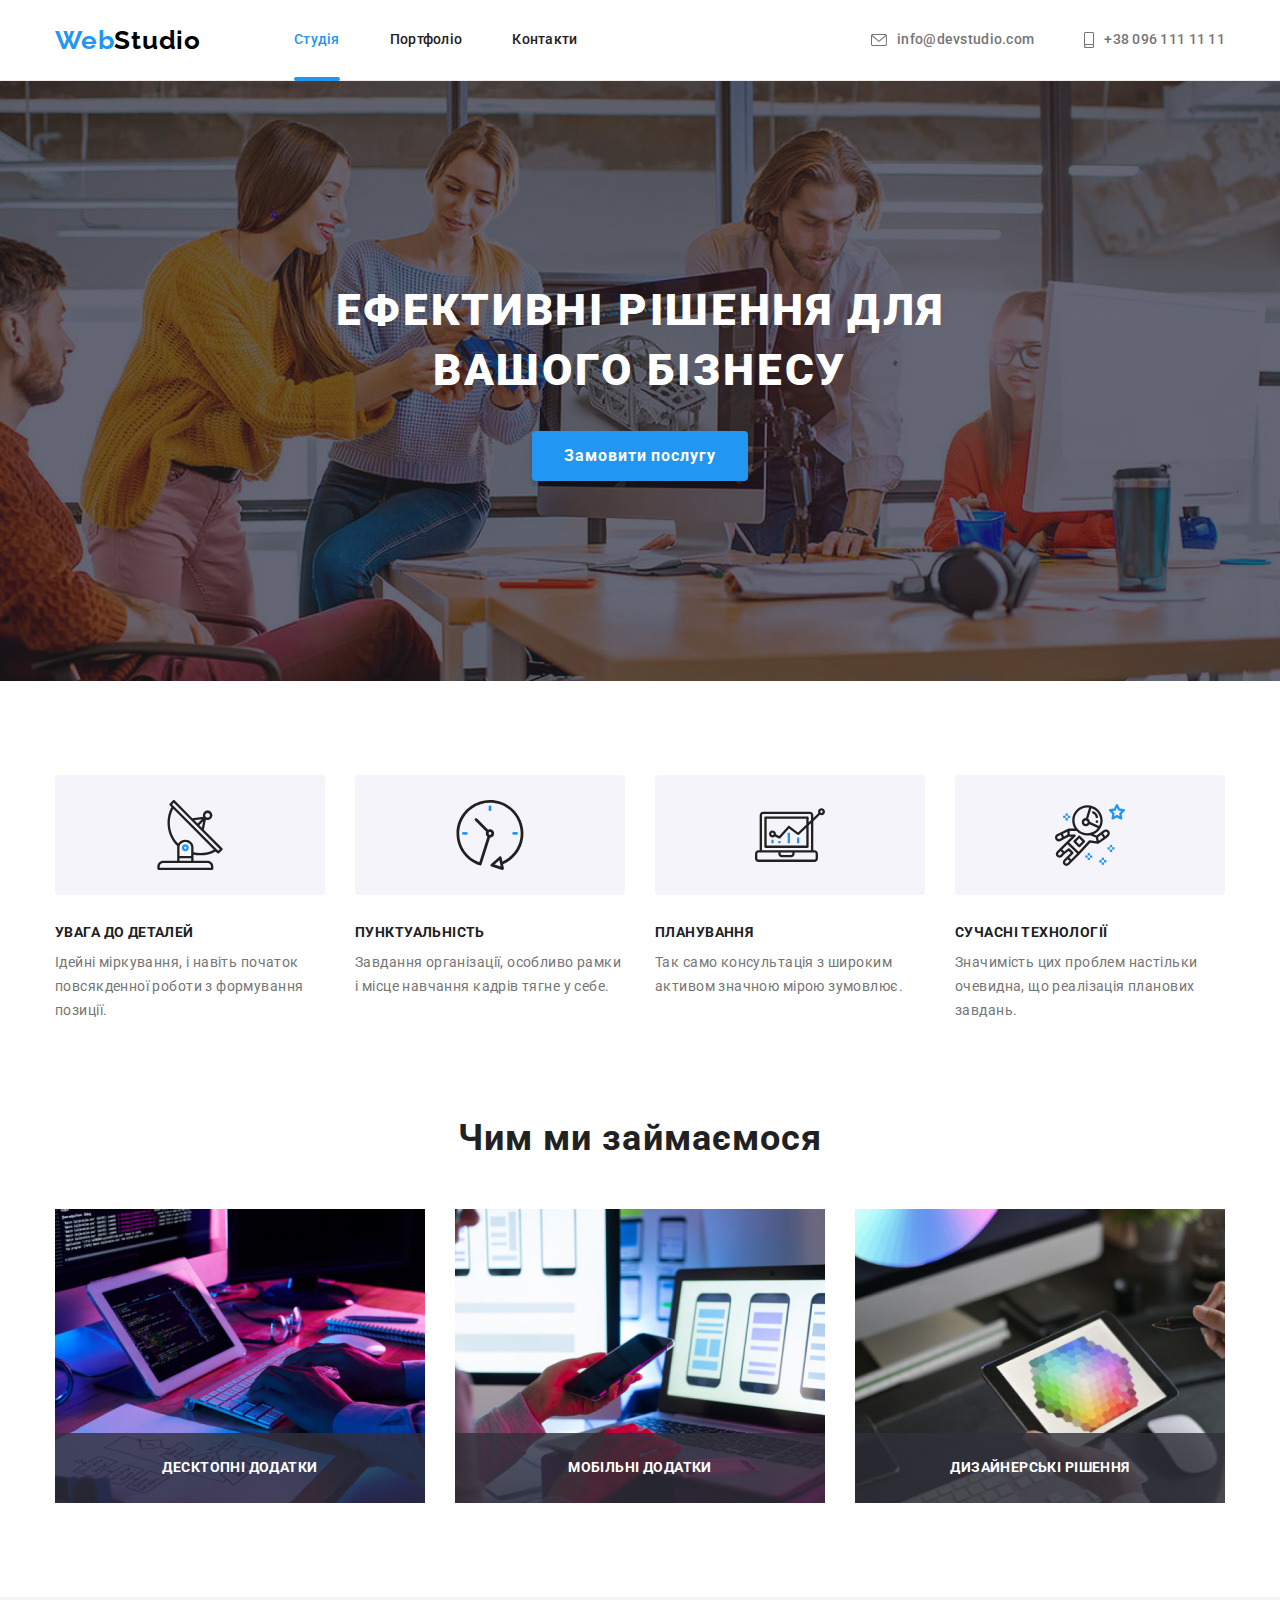
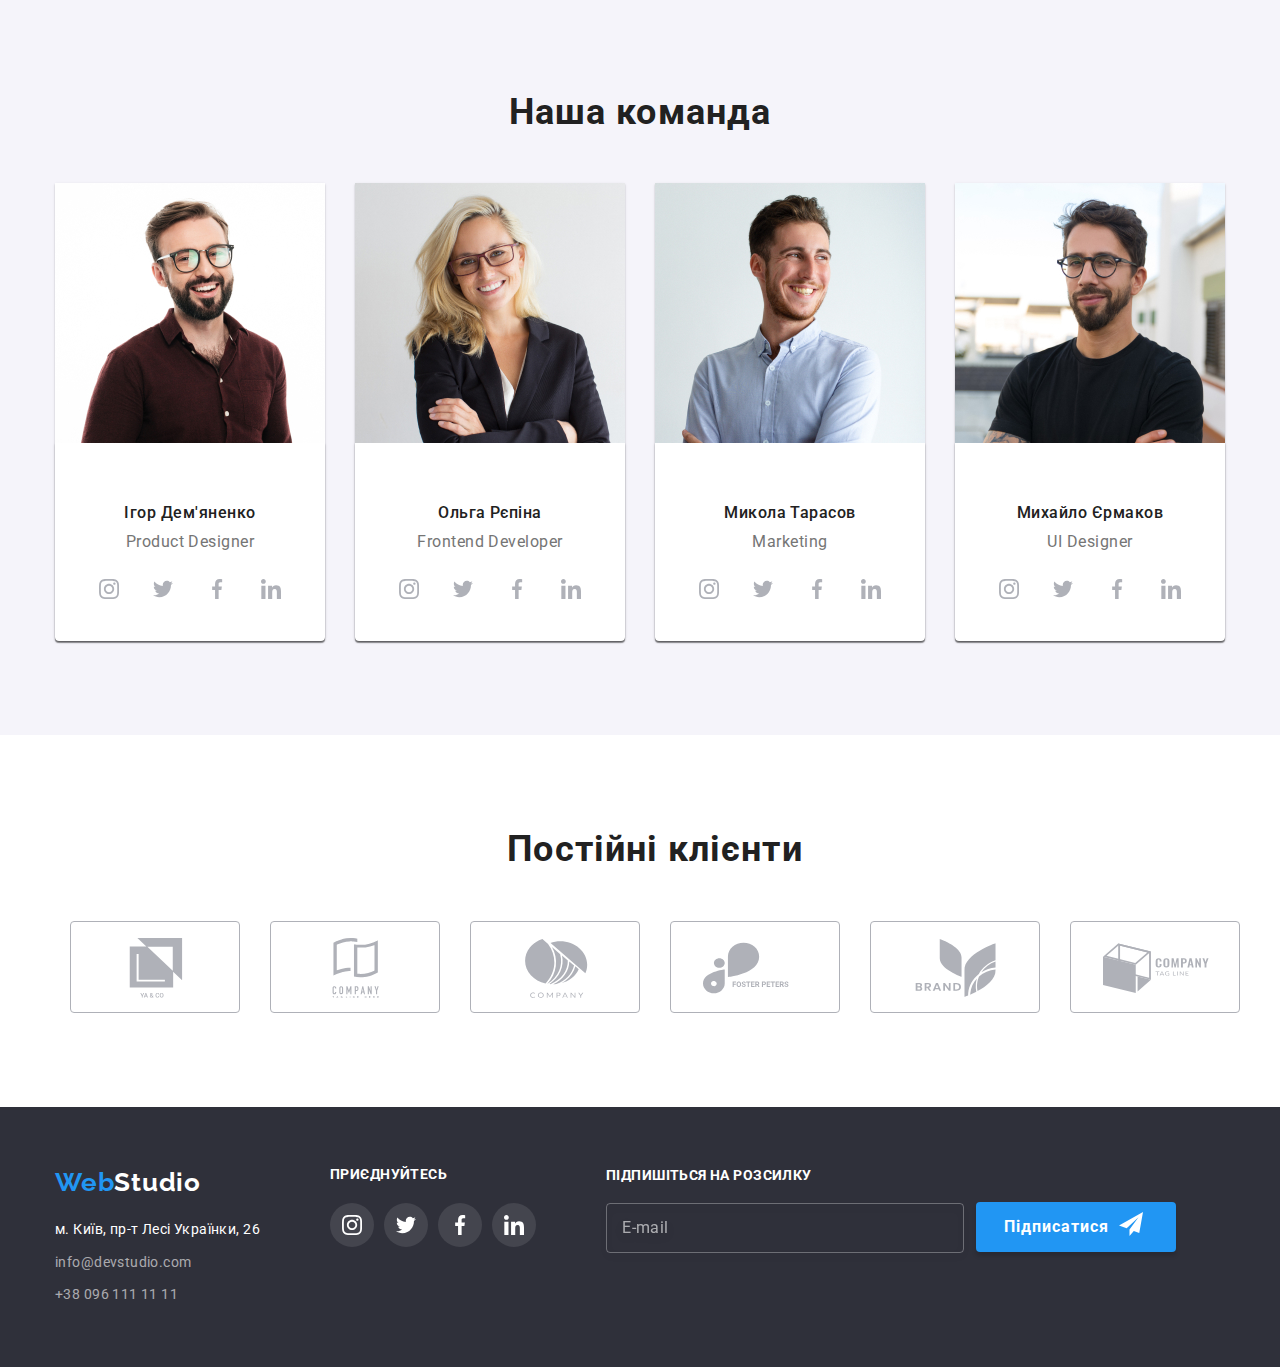
==== commit 449408e5: "div на секцію клієнтів" ====
--- a/index.html
+++ b/index.html
@@ -422,51 +422,53 @@
     </section>
     <!--Clients-->
     <section class="clients container section">
-      <h2 class="clients__title">Постійні клієнти</h2>
-      <ul class="clients__list list">
-        <li class="clients__item">
-          <a href="#" class="clients__icon">
-            <svg class="clients__svg" width="106" height="60">
-              <use href="./images/icons.svg#icon-group"></use>
-            </svg>
-          </a>
-        </li>
-        <li class="clients__item">
-          <a href="#" class="clients__icon">
-            <svg class="clients__svg" width="106" height="60">
-              <use href="./images/icons.svg#icon-group-1"></use>
-            </svg>
-          </a>
-        </li>
-        <li class="clients__item">
-          <a href="#" class="clients__icon">
-            <svg class="clients__svg" width="106" height="60">
-              <use href="./images/icons.svg#icon-group-2"></use>
-            </svg>
-          </a>
-        </li>
-        <li class="clients__item">
-          <a href="#" class="clients__icon">
-            <svg class="clients__svg" width="106" height="60">
-              <use href="./images/icons.svg#icon-group-3"></use>
-            </svg>
-          </a>
-        </li>
-        <li class="clients__item">
-          <a href="#" class="clients__icon">
-            <svg class="clients__svg">
-              <use href="./images/icons.svg#icon-group-4"></use>
-            </svg>
-          </a>
-        </li>
-        <li class="clients__item">
-          <a href="#" class="clients__icon">
-            <svg class="clients__svg">
-              <use href="./images/icons.svg#icon-group-5"></use>
-            </svg>
-          </a>
-        </li>
-      </ul>
+      <div class="container">
+        <h2 class="clients__title">Постійні клієнти</h2>
+        <ul class="clients__list list">
+          <li class="clients__item">
+            <a href="#" class="clients__icon">
+              <svg class="clients__svg" width="106" height="60">
+                <use href="./images/icons.svg#icon-group"></use>
+              </svg>
+            </a>
+          </li>
+          <li class="clients__item">
+            <a href="#" class="clients__icon">
+              <svg class="clients__svg" width="106" height="60">
+                <use href="./images/icons.svg#icon-group-1"></use>
+              </svg>
+            </a>
+          </li>
+          <li class="clients__item">
+            <a href="#" class="clients__icon">
+              <svg class="clients__svg" width="106" height="60">
+                <use href="./images/icons.svg#icon-group-2"></use>
+              </svg>
+            </a>
+          </li>
+          <li class="clients__item">
+            <a href="#" class="clients__icon">
+              <svg class="clients__svg" width="106" height="60">
+                <use href="./images/icons.svg#icon-group-3"></use>
+              </svg>
+            </a>
+          </li>
+          <li class="clients__item">
+            <a href="#" class="clients__icon">
+              <svg class="clients__svg">
+                <use href="./images/icons.svg#icon-group-4"></use>
+              </svg>
+            </a>
+          </li>
+          <li class="clients__item">
+            <a href="#" class="clients__icon">
+              <svg class="clients__svg">
+                <use href="./images/icons.svg#icon-group-5"></use>
+              </svg>
+            </a>
+          </li>
+        </ul>
+      <div>
     </section>
   </main>
   <!--Footer-->
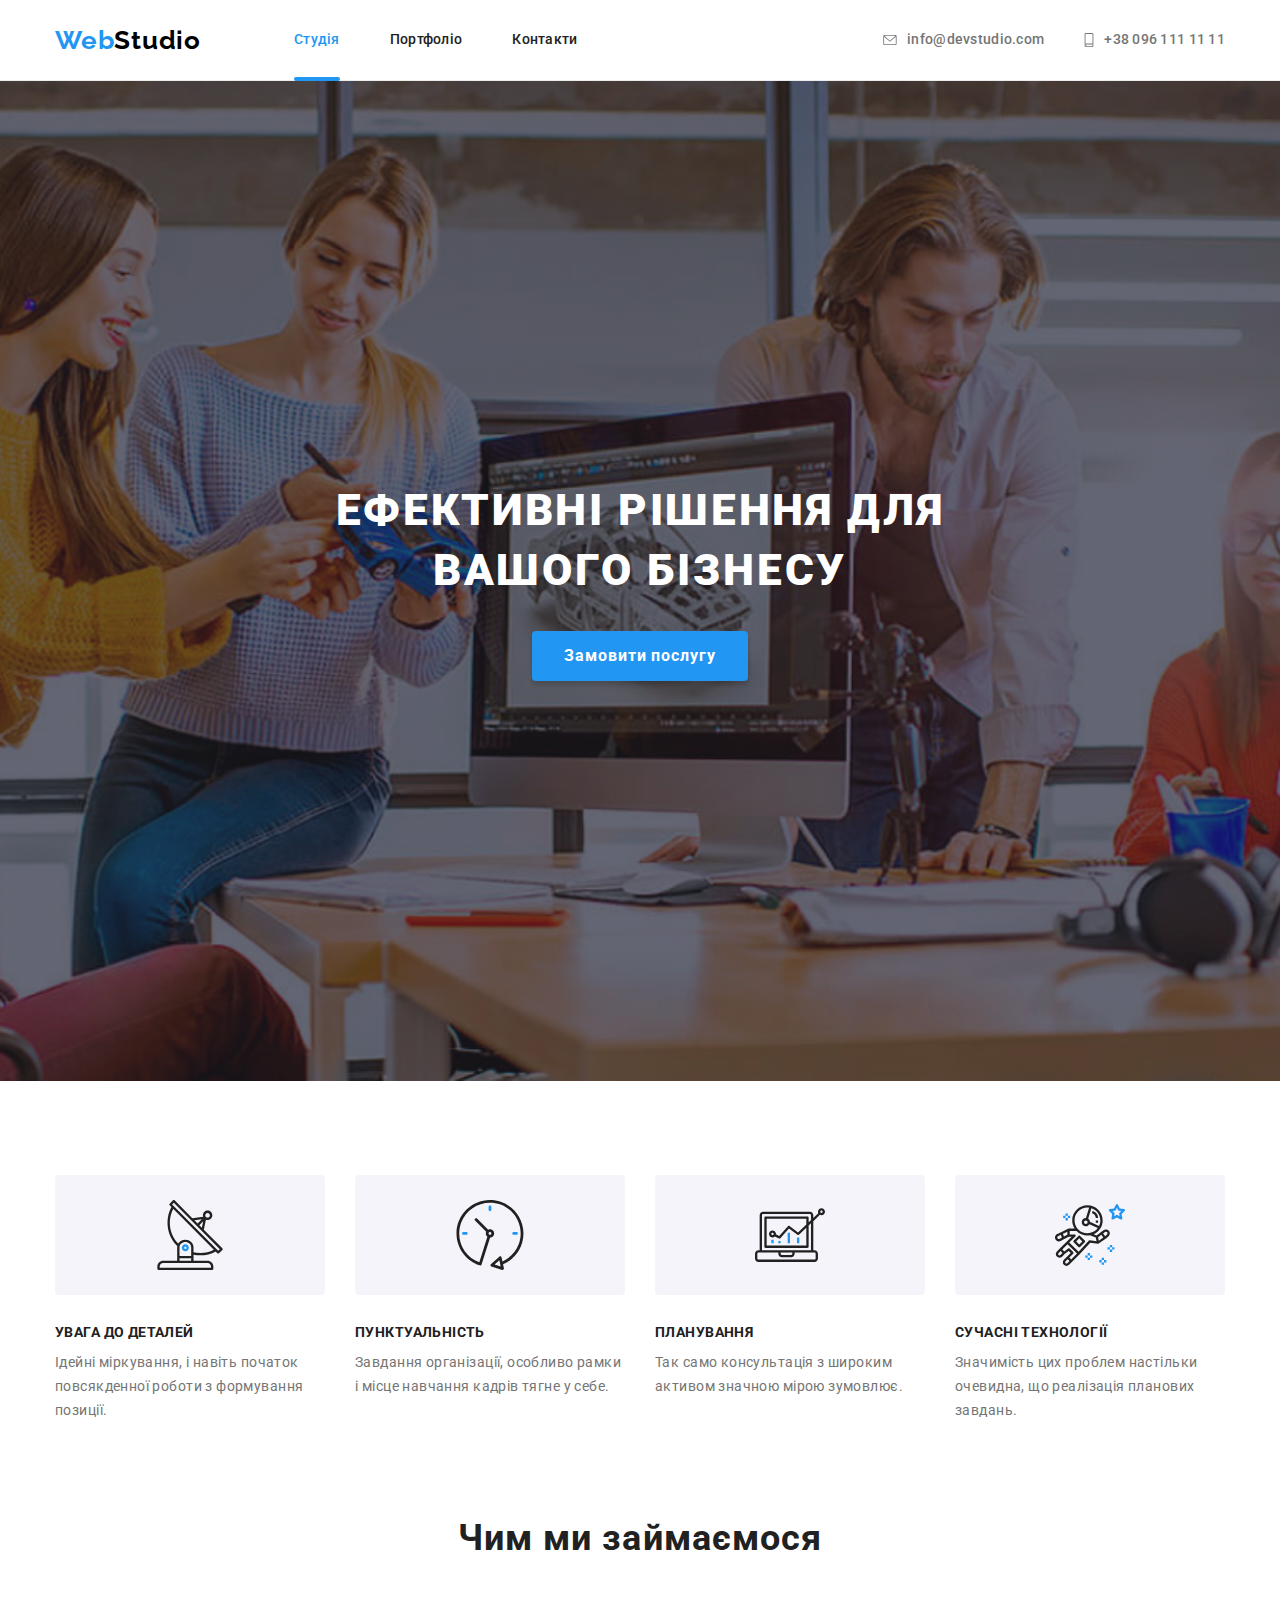
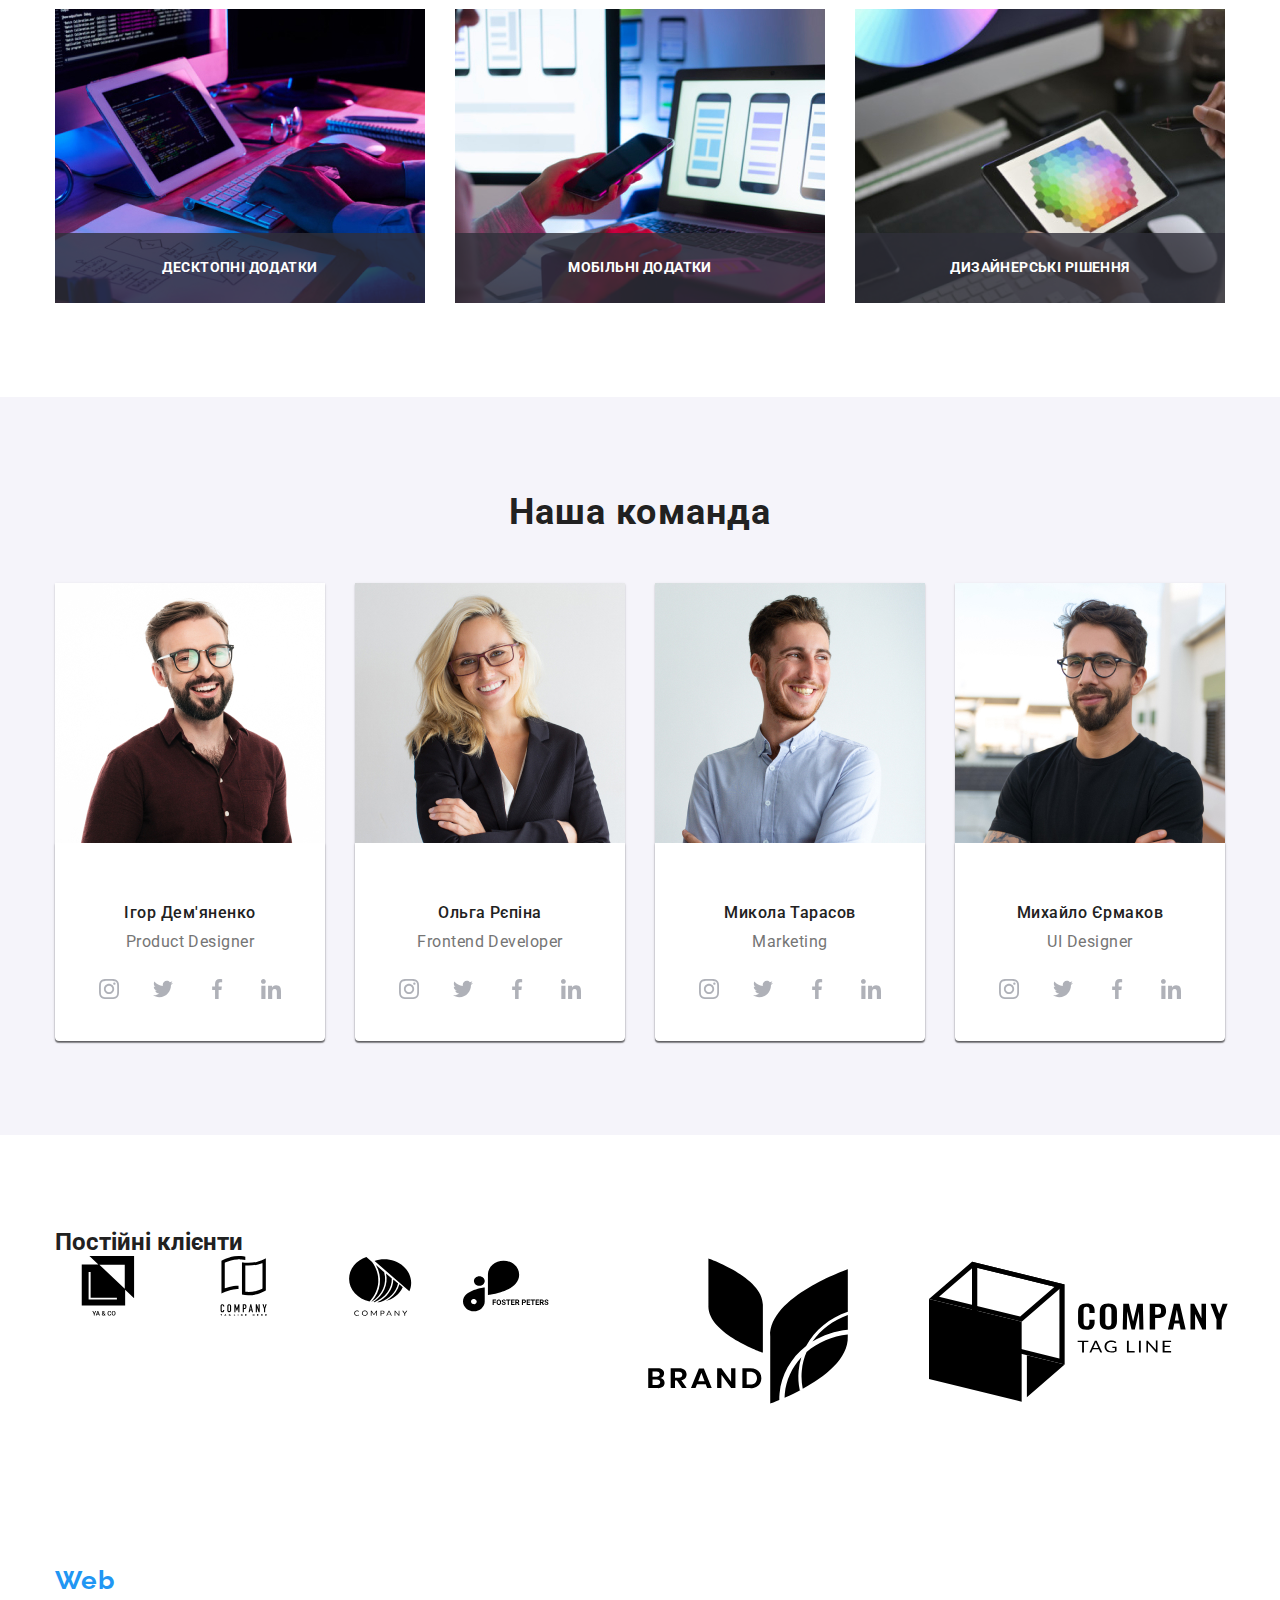
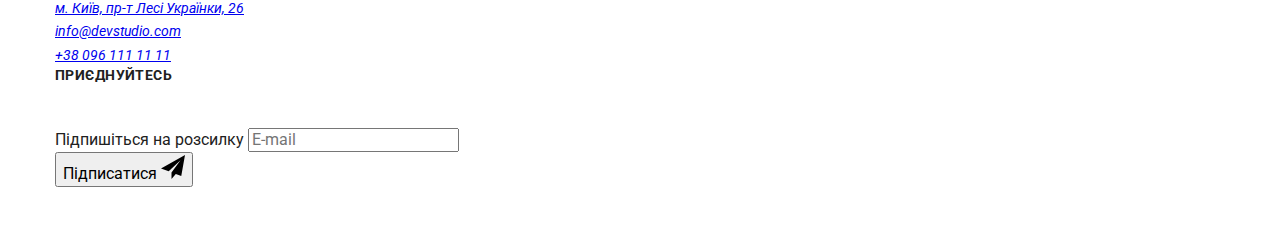
==== commit a550d9c4: "исправила иконки в хедере, иконки в карточках команды" ====
--- a/index.html
+++ b/index.html
@@ -47,23 +47,31 @@
           </ul>
         </nav>
         <div class="mobile">
-          <ul class="contacts list">
-            <li class="contacts__item contacts__item--mail">
-              <a href="mailto:info@devstudio.com" class="contacts__link contacts__link--mail">
-                <svg class="contacts__envelope">
-                  <use href="./images/icons.svg#icon-envelope"></use>
-                </svg>
-                <span>info@devstudio.com</span>
-              </a>
-            </li>
-            <li class="contacts__item contacts__item--phone">
-              <a href="tel:+380961111111" class="contacts__link contacts__link--phone">
-                <svg class="contacts__smartphone">
-                  <use href="./images/icons.svg#icon-smartphone"></use>
-                </svg>
-                <span>+38 096 111 11 11</span>
-              </a>
-            </li>
+          <ul class="nav-list-contact list">
+            <div class="contact">
+              <li class="mail-header">
+                <a href="" class="header-mail-link link">
+                  <svg class="contact-icon mail link" width="16" height="12">
+                    <use href="./images/icons.svg#icon-envelope">
+                    </use>
+                  </svg>
+                  <span class="contact-text link">
+                    info@devstudio.com
+                  </span>
+                </a>
+              </li>
+              <li class="mail-header">
+                <a href="" class="header-tel-link link">
+                  <svg class="contact-icon tel link" width="10" height="16">
+                    <use href="./images/icons.svg#icon-smartphone">
+                    </use>
+                  </svg>
+                  <span class="contact-text link">
+                    +38 096 111 11 11
+                  </span>
+                </a>
+              </li>
+            </div>
           </ul>
           <ul class="social list">
             <li>
@@ -86,8 +94,10 @@
   <!--Hero-->
   <main>
     <section class="hero section">
-      <h1 class="hero__title">Ефективні рішення для вашого бізнесу</h1>
-      <button data-modal-open type="button" class="hero__btn">Замовити послугу</button>
+      <div class="hero__container">
+        <h1 class="hero__title">Ефективні рішення для вашого бізнесу</h1>
+        <button data-modal-open type="button" class="hero__btn">Замовити послугу</button>
+      </div>
     </section>
     <!--advantages-->
     <section class="advantages section">
--- a/css/main.min.css
+++ b/css/main.min.css
@@ -1 +1 @@
-body{font-family:"Roboto",sans-serif;color:#212121}body.modal-open{overflow:hidden}body.menu-open{overflow:hidden}body.is-open{overflow:hidden}button{cursor:pointer;font-family:inherit}img{display:block;max-width:100%;height:auto}h1,h2,h3,h4,h5,h6,p,ul,li{margin:0;padding:0}.container{max-width:1200px;padding:0 15px;margin:0 auto}@media screen and (min-width: 480px){.container{width:480px}}@media screen and (min-width: 768px){.container{width:768px}}@media screen and (min-width: 1200px){.container{width:1200px}}.list{margin:0;padding:0;list-style:none}.visually-hidden{position:absolute;white-space:nowrap;width:1px;height:1px;overflow:hidden;border:0;padding:0;clip:rect(0 0 0 0);-webkit-clip-path:inset(50%);clip-path:inset(50%);margin:-1px}.section{padding-top:60px;padding-bottom:60px}@media screen and (min-width: 1200px){.section{padding-top:94px;padding-bottom:94px}}.logo{padding:20px 0 20px 0;font-weight:700;font-size:26px;line-height:1.19;letter-spacing:.03em;text-decoration:none;font-family:"Raleway",sans-serif;color:#2196f3}.logo__header{color:#000}.logo__footer{color:#fff}.network{display:-webkit-inline-box;display:-ms-inline-flexbox;display:inline-flex;-webkit-box-pack:center;-ms-flex-pack:center;justify-content:center;-ms-flex-wrap:wrap;flex-wrap:wrap;gap:10px}.network__group{padding-top:30px;padding-bottom:30px;background-color:var(--second-color);border-radius:0px 0px 4px 4px;-webkit-box-shadow:0px 1px 3px rgba(0,0,0,.12),0px 1px 1px rgba(0,0,0,.14),0px 2px 1px rgba(0,0,0,.2);box-shadow:0px 1px 3px rgba(0,0,0,.12),0px 1px 1px rgba(0,0,0,.14),0px 2px 1px rgba(0,0,0,.2)}.network__icon{-webkit-transition:background-color 250ms cubic-bezier(0.4, 0, 0.2, 1);transition:background-color 250ms cubic-bezier(0.4, 0, 0.2, 1);display:-webkit-box;display:-ms-flexbox;display:flex;-webkit-box-pack:center;-ms-flex-pack:center;justify-content:center;-webkit-box-align:center;-ms-flex-align:center;align-items:center;width:44px;height:44px;border-radius:50%;background-color:rgba(255,255,255,.1)}.network__icon:hover,.network__icon:focus{background-color:#2196f3}.network__icon--team{background-color:#fff}.network__icon--team:hover>.network__svg--team{fill:#fff}.network__svg{fill:#fff}.network__svg--team{-webkit-transition:fill 250ms cubic-bezier(0.4, 0, 0.2, 1);transition:fill 250ms cubic-bezier(0.4, 0, 0.2, 1);fill:#afb1b8}.header{background-color:#fff;border-bottom:1px solid #ececec}.header__main{display:-webkit-box;display:-ms-flexbox;display:flex;-webkit-box-align:center;-ms-flex-align:center;align-items:center}.button{display:none}@media screen and (max-width: 767px){.button{display:-webkit-inline-box;display:-ms-inline-flexbox;display:inline-flex;margin:0;padding:0;margin-left:auto;border:none;background-color:rgba(0,0,0,0)}}.button.button__close{display:block}.button.is-open .button__close{display:block}.button.is-open .button__menu{display:none;position:absolute}.button:hover,.button:focus{fill:#2196f3}.button--close{position:absolute;top:10px;right:15px}.button--close svg{padding:5px}.menu{display:-webkit-box;display:-ms-flexbox;display:flex;-webkit-box-orient:vertical;-webkit-box-direction:normal;-ms-flex-direction:column;flex-direction:column;-webkit-box-pack:justify;-ms-flex-pack:justify;justify-content:space-between;overflow-y:auto;z-index:1}@media screen and (min-width: 768px){.menu{display:contents}}@media screen and (max-width: 767px){.menu{position:fixed;top:0;left:0;width:100%;height:100%;padding:48px 40px;background-color:#fff}}@media screen and (max-width: 369px){.menu{padding:48px 25px}}@media screen and (max-width: 767px){.menu.is-open{display:none}}.nav__list{display:block}@media screen and (min-width: 768px){.nav__list{display:-webkit-box;display:-ms-flexbox;display:flex;gap:50px;margin-left:93px}}@media screen and (max-width: 767px){.nav__item{margin-bottom:32px}}.nav__link{-webkit-transition:color 250ms cubic-bezier(0.4, 0, 0.2, 1);transition:color 250ms cubic-bezier(0.4, 0, 0.2, 1);font-style:normal;font-weight:500;font-size:40px;line-height:1.175;letter-spacing:.02em;text-decoration:none;color:#212121}@media screen and (max-width: 379px){.nav__link{font-size:30px}}@media screen and (min-width: 768px){.nav__link{display:block;padding-top:32px;padding-bottom:32px;font-weight:500;font-size:14px;line-height:1.14;letter-spacing:.02em}}.nav__link:hover,.nav__link:focus{color:#2196f3}.nav__page{position:relative;color:#2196f3}@media screen and (min-width: 768px){.nav__page::after{position:absolute;content:"";bottom:-1px;display:block;width:100%;height:4px;border-radius:2px;background-color:#2196f3}}@media screen and (min-width: 768px){.mobile{margin-left:auto}}@media screen and (max-width: 767px){.contacts{display:-webkit-box;display:-ms-flexbox;display:flex;gap:32px;margin-bottom:64px}}@media screen and (max-width: 1199px){.contacts{-webkit-box-orient:vertical;-webkit-box-direction:normal;-ms-flex-direction:column;flex-direction:column}}@media screen and (min-width: 1200px){.contacts{display:-webkit-box;display:-ms-flexbox;display:flex;-webkit-box-align:center;-ms-flex-align:center;align-items:center}}.contacts__link{-webkit-transition:fill 250ms,color 250ms cubic-bezier(0.4, 0, 0.2, 1);transition:fill 250ms,color 250ms cubic-bezier(0.4, 0, 0.2, 1);display:-webkit-box;display:-ms-flexbox;display:flex;-webkit-box-align:center;-ms-flex-align:center;align-items:center;padding-top:10px;padding-bottom:10px;text-decoration:none}@media screen and (min-width: 768px){.contacts__link{font-weight:500;font-size:14px;line-height:1.14;letter-spacing:.02em;color:#757575;fill:#757575}.contacts__link:hover{color:#2196f3;fill:#2196f3}}@media screen and (max-width: 767px){.contacts__link--phone{color:#2196f3}.contacts__link--mail{color:#757575}}.contacts__item+.contacts__item{margin-left:50px}@media screen and (max-width: 1199px){.contacts__item+.contacts__item{margin-left:0}}@media screen and (max-width: 767px){.contacts__item--mail{-webkit-box-ordinal-group:3;-ms-flex-order:2;order:2;font-weight:500;font-size:24px;line-height:1.1666666667;letter-spacing:.02em}}.contacts__envelope{display:none}@media screen and (min-width: 768px){.contacts__envelope{display:block;width:16px;height:12px;margin-right:10px}}@media screen and (max-width: 767px){.contacts__item--phone{font-weight:500;font-size:34px;line-height:1.1764705882;letter-spacing:.02em}}@media screen and (max-width: 379px){.contacts__item--phone{font-size:30px}}.contacts__smartphone{display:none}@media screen and (min-width: 768px){.contacts__smartphone{display:block;width:10px;height:16px;margin-right:10px}}.social{display:-webkit-box;display:-ms-flexbox;display:flex;-ms-flex-wrap:wrap;flex-wrap:wrap;gap:20px}@media screen and (max-width: 439px){.social{-webkit-box-orient:vertical;-webkit-box-direction:normal;-ms-flex-direction:column;flex-direction:column}}@media screen and (min-width: 768px){.social{display:none}}.social__network{position:relative;font-weight:500;font-size:18px;line-height:1.2222222222;letter-spacing:.02em;text-decoration:none;color:#2196f3}@media screen and (max-width: 439px){.social__network{-ms-flex-negative:2;flex-shrink:2}}@media screen and (min-width: 440px){.social__network--after::after{position:absolute;top:0;left:-10px;content:"";display:block;width:0px;height:22px;border:1px solid rgba(33,33,33,.2)}}.hero{max-width:1600px;margin:0 auto;padding-top:200px;padding-bottom:200px;text-align:center;background-size:cover;background-position:center}.hero__title{margin:0 auto 30px;font-size:26px;font-weight:900;line-height:1.36;letter-spacing:.06em;text-transform:uppercase;color:#fff}@media screen and (max-width: 379px){.hero__title{padding:0 15px}}@media screen and (min-width: 480px){.hero__title{width:360px;height:84px}}@media screen and (min-width: 1200px){.hero__title{width:696px;height:120px;font-size:44px}}.hero__btn{padding:10px 32px;-webkit-box-shadow:0px 4px 4px rgba(0,0,0,.15);box-shadow:0px 4px 4px rgba(0,0,0,.15);border-radius:4px;border:none;font-weight:700;font-size:16px;line-height:1.87;letter-spacing:.06em;background-color:#2196f3;color:#fff}.hero{background-image:-webkit-gradient(linear, left top, left bottom, from(rgba(47, 48, 58, 0.4)), to(rgba(47, 48, 58, 0.4))),url("../images/hero/hero_s@1x.jpg");background-image:linear-gradient(rgba(47, 48, 58, 0.4), rgba(47, 48, 58, 0.4)),url("../images/hero/hero_s@1x.jpg")}@media(min-device-pixel-ratio: 2),(-webkit-min-device-pixel-ratio: 2),(min-resolution: 192dpi),(min-resolution: 2dppx){.hero{background-image:-webkit-gradient(linear, left top, left bottom, from(rgba(47, 48, 58, 0.4)), to(rgba(47, 48, 58, 0.4))),url("../images/hero/hero_s@2x.jpg");background-image:linear-gradient(rgba(47, 48, 58, 0.4), rgba(47, 48, 58, 0.4)),url("../images/hero/hero_s@2x.jpg")}}@media screen and (min-width: 768px){.hero{background-image:-webkit-gradient(linear, left top, left bottom, from(rgba(47, 48, 58, 0.4)), to(rgba(47, 48, 58, 0.4))),url("../images/hero/hero_m@1x.jpg");background-image:linear-gradient(rgba(47, 48, 58, 0.4), rgba(47, 48, 58, 0.4)),url("../images/hero/hero_m@1x.jpg")}}@media screen and (min-width: 768px)and (min-device-pixel-ratio: 2),screen and (min-width: 768px)and (-webkit-min-device-pixel-ratio: 2),screen and (min-width: 768px)and (min-resolution: 192dpi),screen and (min-width: 768px)and (min-resolution: 2dppx){.hero{background-image:-webkit-gradient(linear, left top, left bottom, from(rgba(47, 48, 58, 0.4)), to(rgba(47, 48, 58, 0.4))),url("../images/hero/hero_m@2x.jpg");background-image:linear-gradient(rgba(47, 48, 58, 0.4), rgba(47, 48, 58, 0.4)),url("../images/hero/hero_m@2x.jpg")}}@media screen and (min-width: 1200px){.hero{background-image:-webkit-gradient(linear, left top, left bottom, from(rgba(47, 48, 58, 0.4)), to(rgba(47, 48, 58, 0.4))),url("../images/hero/hero_L@1x.jpg");background-image:linear-gradient(rgba(47, 48, 58, 0.4), rgba(47, 48, 58, 0.4)),url("../images/hero/hero_L@1x.jpg")}}@media screen and (min-width: 1200px)and (min-device-pixel-ratio: 2),screen and (min-width: 1200px)and (-webkit-min-device-pixel-ratio: 2),screen and (min-width: 1200px)and (min-resolution: 192dpi),screen and (min-width: 1200px)and (min-resolution: 2dppx){.hero{background-image:-webkit-gradient(linear, left top, left bottom, from(rgba(47, 48, 58, 0.4)), to(rgba(47, 48, 58, 0.4))),url("../images/hero/hero_L@2x.jpg");background-image:linear-gradient(rgba(47, 48, 58, 0.4), rgba(47, 48, 58, 0.4)),url("../images/hero/hero_L@2x.jpg")}}.advantages{background-color:#fff}@media screen and (min-width: 1200px){.advantages{padding-bottom:0}}.advantages__list{display:-webkit-box;display:-ms-flexbox;display:flex;-ms-flex-wrap:wrap;flex-wrap:wrap;gap:30px}@media screen and (max-width: 1199px){.advantages__list{-webkit-box-pack:center;-ms-flex-pack:center;justify-content:center}}@media screen and (min-width: 768px){.advantages__item{-ms-flex-preferred-size:calc((100% - 30px)/2);flex-basis:calc((100% - 30px)/2)}}@media screen and (min-width: 1200px){.advantages__item{-ms-flex-preferred-size:calc((100% - 90px)/4);flex-basis:calc((100% - 90px)/4)}}.advantages__icon{display:-webkit-box;display:-ms-flexbox;display:flex;-webkit-box-pack:center;-ms-flex-pack:center;justify-content:center;-webkit-box-align:center;-ms-flex-align:center;align-items:center;height:120px;margin-bottom:30px;border-radius:4px;background-color:#f5f4fa}@media screen and (min-width: 480px){.advantages__icon{width:450px}}@media screen and (min-width: 768px){.advantages__icon{width:354px}}@media screen and (min-width: 1200px){.advantages__icon{width:270px}}.advantages__svg{width:70px;height:70px}.advantages__title{margin-bottom:10px;font-size:14px;line-height:1.14;letter-spacing:.03em;text-transform:uppercase}@media screen and (max-width: 767px){.advantages__title{text-align:center}}.advantages__text{font-size:14px;line-height:1.71;letter-spacing:.03em;color:#757575}@media screen and (min-width: 480px){.advantages__text{width:354px}}@media screen and (min-width: 1200px){.advantages__text{width:270px}}.practice{background-color:#fff}.practice__title{margin-bottom:50px;font-size:36px;line-height:1.17;text-align:center;letter-spacing:.03em}.practice__list{display:-webkit-box;display:-ms-flexbox;display:flex;gap:30px;-ms-flex-wrap:wrap;flex-wrap:wrap}.practice__item{position:relative;-ms-flex-preferred-size:calc((100% - 60px)/3);flex-basis:calc((100% - 60px)/3)}.practice__img{display:block}.practice__lining{position:absolute;bottom:0;width:370px;height:70px;background-color:rgba(47,48,58,.8)}.practice__name{padding-top:27px;padding-bottom:27px;font-size:14px;line-height:1.14;text-align:center;letter-spacing:.03em;text-transform:uppercase;color:#fff}@media screen and (max-width: 1199px){.practice{display:none}}.team{text-align:center;background-color:#f5f4fa}.team__title{margin-bottom:50px;font-size:36px;line-height:1.17;letter-spacing:.03em}.team__list{display:-webkit-box;display:-ms-flexbox;display:flex;gap:30px;-ms-flex-wrap:wrap;flex-wrap:wrap;-webkit-box-pack:center;-ms-flex-pack:center;justify-content:center}.team__item{background:#fff;-webkit-box-shadow:0px 1px 3px rgba(0,0,0,.12),0px 1px 1px rgba(0,0,0,.14),0px 2px 1px rgba(0,0,0,.2);box-shadow:0px 1px 3px rgba(0,0,0,.12),0px 1px 1px rgba(0,0,0,.14),0px 2px 1px rgba(0,0,0,.2);border-radius:0px 0px 4px 4px}@media screen and (min-width: 768px){.team__item{-ms-flex-preferred-size:calc((100% - 30px)/2);flex-basis:calc((100% - 30px)/2)}}@media screen and (min-width: 1200px){.team__item{-ms-flex-preferred-size:calc((100% - 90px)/4);flex-basis:calc((100% - 90px)/4)}}.team__name{margin:30px 0 10px 0;font-weight:500;font-size:16px;line-height:1.19;letter-spacing:.03em}.team__text{margin-bottom:16px;font-size:16px;line-height:1.19;letter-spacing:.03em;color:#757575}.team img{width:450px}@media screen and (min-width: 480px){.team img{height:460px}}@media screen and (min-width: 768px){.team img{width:354px;height:374px}}@media screen and (min-width: 1200px){.team img{width:270px;height:260px}}.clients__title{margin-bottom:50px;font-size:36px;line-height:1.16;letter-spacing:.03em;text-align:center}.clients__list{display:-webkit-box;display:-ms-flexbox;display:flex;-webkit-box-pack:center;-ms-flex-pack:center;justify-content:center;-ms-flex-wrap:wrap;flex-wrap:wrap;gap:30px}@media screen and (min-width: 480px){.clients__item{-ms-flex-preferred-size:calc((100% - 30px)/2);flex-basis:calc((100% - 30px)/2)}}@media screen and (min-width: 768px){.clients__item{-ms-flex-preferred-size:calc((100% - 60px)/3);flex-basis:calc((100% - 60px)/3)}}@media screen and (min-width: 1200px){.clients__item{-ms-flex-preferred-size:calc((100% - 150px)/6);flex-basis:calc((100% - 150px)/6)}}.clients__icon{-webkit-transition:border-color 250ms,color 250ms cubic-bezier(0.4, 0, 0.2, 1);transition:border-color 250ms,color 250ms cubic-bezier(0.4, 0, 0.2, 1);display:block;width:210px;height:92px;border:1px solid #afb1b8;border-radius:4px;color:#afb1b8}@media screen and (min-width: 768px){.clients__icon{width:226px}}@media screen and (min-width: 1200px){.clients__icon{width:170px}}.clients__icon:hover,.clients__icon:focus{border-color:#2196f3;color:#2196f3}.clients__svg{margin:16px 52px;width:106px;height:60px;fill:currentColor}@media screen and (min-width: 768px){.clients__svg{margin:16px 60px}}@media screen and (min-width: 1200px){.clients__svg{margin:16px 32px}}.portfolio{padding-top:94px;padding-bottom:94px;background-color:#fff}.portfolio__names{display:-webkit-box;display:-ms-flexbox;display:flex;-ms-flex-wrap:wrap;flex-wrap:wrap;-webkit-box-pack:center;-ms-flex-pack:center;justify-content:center;margin-bottom:50px;gap:8px}.portfolio__elment{-ms-flex-line-pack:start;align-content:flex-start}.portfolio__btn{-webkit-transition:background-color 250ms,color 250ms,border-radius 250ms cubic-bezier(0.4, 0, 0.2, 1),-webkit-box-shadow 250ms;transition:background-color 250ms,color 250ms,border-radius 250ms cubic-bezier(0.4, 0, 0.2, 1),-webkit-box-shadow 250ms;transition:background-color 250ms,color 250ms,box-shadow 250ms,border-radius 250ms cubic-bezier(0.4, 0, 0.2, 1);transition:background-color 250ms,color 250ms,box-shadow 250ms,border-radius 250ms cubic-bezier(0.4, 0, 0.2, 1),-webkit-box-shadow 250ms;padding:6px 25px;border:none;border-radius:4px;font-weight:500;font-size:16px;line-height:1.62;text-align:center;letter-spacing:.03em;background-color:#f5f4fa;color:#212121}.portfolio__btn:hover,.portfolio__btn:focus{background-color:#2196f3;color:#fff;-webkit-box-shadow:0px 3px 1px rgba(0,0,0,.1),0px 1px 2px rgba(0,0,0,.08),0px 2px 2px rgba(0,0,0,.12);box-shadow:0px 3px 1px rgba(0,0,0,.1),0px 1px 2px rgba(0,0,0,.08),0px 2px 2px rgba(0,0,0,.12)}.portfolio__list{display:-webkit-box;display:-ms-flexbox;display:flex;-ms-flex-wrap:wrap;flex-wrap:wrap;gap:30px}.portfolio__item{-webkit-transition:250ms cubic-bezier(0.4, 0, 0.2, 1);transition:250ms cubic-bezier(0.4, 0, 0.2, 1);width:450px}.portfolio__item:hover,.portfolio__item:focus{-webkit-box-shadow:0px 1px 1px rgba(0,0,0,.12),0px 4px 4px rgba(0,0,0,.06),1px 4px 6px rgba(0,0,0,.16);box-shadow:0px 1px 1px rgba(0,0,0,.12),0px 4px 4px rgba(0,0,0,.06),1px 4px 6px rgba(0,0,0,.16)}@media screen and (min-width: 768px){.portfolio__item{width:354px;-ms-flex-preferred-size:calc((100% - 30px)/2);flex-basis:calc((100% - 30px)/2)}}@media screen and (min-width: 1200px){.portfolio__item{width:370px;-ms-flex-preferred-size:calc((100% - 60px)/3);flex-basis:calc((100% - 60px)/3)}}.portfolio__link{text-decoration:none}.portfolio__img{height:294px}@media screen and (max-width: 767px){.portfolio__img{width:450px}}.portfolio__overlay{position:relative;overflow:hidden}.portfolio__item:hover .portfolio__overlay-text{-webkit-transform:translateY(0);transform:translateY(0)}.portfolio__overlay-text{-webkit-transition:-webkit-transform 250ms cubic-bezier(0.4, 0, 0.2, 1);transition:-webkit-transform 250ms cubic-bezier(0.4, 0, 0.2, 1);transition:transform 250ms cubic-bezier(0.4, 0, 0.2, 1);transition:transform 250ms cubic-bezier(0.4, 0, 0.2, 1), -webkit-transform 250ms cubic-bezier(0.4, 0, 0.2, 1);position:absolute;-webkit-transform:translateY(100%);transform:translateY(100%);top:0;width:100%;height:100%;padding:63px 24px;font-size:18px;line-height:1.55;letter-spacing:.03em;background-color:rgba(33,150,243,.9);color:#fff}.portfolio__item-text{padding:24px 20px;border:1px solid #eee;border-top:none}.portfolio__title{margin-bottom:4px;font-size:18px;line-height:2;letter-spacing:.06em;color:#212121}.portfolio__text{font-size:16px;line-height:1.87;letter-spacing:.03em;color:#757575}.footer{background-color:#2f303a}.footer__main{padding-top:60px}@media screen and (min-width: 1200px){.footer__main{display:-webkit-box;display:-ms-flexbox;display:flex;-ms-flex-wrap:wrap;flex-wrap:wrap;gap:70px}}.footer__list{display:contents}@media screen and (max-width: 767px){.footer__list{-webkit-box-orient:vertical;-webkit-box-direction:normal;-ms-flex-direction:column;flex-direction:column}}@media screen and (max-width: 1199px){.footer__list{display:-webkit-box;display:-ms-flexbox;display:flex;-ms-flex-pack:distribute;justify-content:space-around}}@media screen and (max-width: 1199px){.footer__address{text-align:center}}.footer__networks{display:-webkit-box;display:-ms-flexbox;display:flex;-webkit-box-orient:vertical;-webkit-box-direction:normal;-ms-flex-direction:column;flex-direction:column}@media screen and (max-width: 767px){.footer__networks{margin-bottom:60px}}.address{margin-top:20px;padding-bottom:60px;font-style:normal}.address__item{margin-bottom:9px;display:block}.address__item:last-child{margin-bottom:0}.address__cont{-webkit-transition:color 250ms cubic-bezier(0.4, 0, 0.2, 1);transition:color 250ms cubic-bezier(0.4, 0, 0.2, 1);font-weight:400;font-size:14px;line-height:1.71;letter-spacing:.03em;text-decoration:none;color:#fff}.address__cont:hover,.address__cont:focus{color:#fff}.address__cont--color{color:rgba(255,255,255,.6)}.footer__title{margin-bottom:20px;font-size:14px;line-height:1.14;letter-spacing:.03em;text-transform:uppercase;color:#fff}@media screen and (max-width: 1199px){.footer__title{text-align:center}}.subscription{color:#fff}@media screen and (min-width: 1200px){.subscription{display:-webkit-box;display:-ms-flexbox;display:flex;gap:12px}}@media screen and (max-width: 1199px){.subscription{display:-webkit-box;display:-ms-flexbox;display:flex;-webkit-box-orient:vertical;-webkit-box-direction:normal;-ms-flex-direction:column;flex-direction:column;-webkit-box-align:center;-ms-flex-align:center;align-items:center;text-align:center;padding-bottom:58px}}.subscription__mail{display:-webkit-box;display:-ms-flexbox;display:flex;-webkit-box-orient:vertical;-webkit-box-direction:normal;-ms-flex-direction:column;flex-direction:column;font-weight:700;font-size:14px;line-height:1.1428571429;letter-spacing:.03em;text-transform:uppercase}@media screen and (max-width: 1199px){.subscription__mail{margin-bottom:20px}}.subscription__mail label{display:contents;cursor:pointer}.subscription__input{height:50px;margin-top:20px;padding:16px 15px;border:1px solid rgba(255,255,255,.3);-webkit-filter:drop-shadow(0px 4px 4px rgba(0, 0, 0, 0.15));filter:drop-shadow(0px 4px 4px rgba(0, 0, 0, 0.15));border-radius:4px;background-color:rgba(0,0,0,0)}@media screen and (min-width: 480px){.subscription__input{width:358px}}.subscription__input:focus{font-weight:400;font-size:16px;line-height:1.25;letter-spacing:.03em;color:#fff;background-color:rgba(0,0,0,0)}.subscription__input::-webkit-input-placeholder{font-weight:400;font-size:16px;line-height:1.25;letter-spacing:.03em;color:rgba(255,255,255,.6)}.subscription__input::-moz-placeholder{font-weight:400;font-size:16px;line-height:1.25;letter-spacing:.03em;color:rgba(255,255,255,.6)}.subscription__input:-ms-input-placeholder{font-weight:400;font-size:16px;line-height:1.25;letter-spacing:.03em;color:rgba(255,255,255,.6)}.subscription__input::-ms-input-placeholder{font-weight:400;font-size:16px;line-height:1.25;letter-spacing:.03em;color:rgba(255,255,255,.6)}.subscription__input::placeholder{font-weight:400;font-size:16px;line-height:1.25;letter-spacing:.03em;color:rgba(255,255,255,.6)}.subscription__btn{display:-webkit-box;display:-ms-flexbox;display:flex;width:200px;height:50px;padding:10px 28px;-webkit-box-shadow:0px 4px 4px rgba(0,0,0,.15);box-shadow:0px 4px 4px rgba(0,0,0,.15);border-radius:4px;border:none;font-weight:700;font-size:16px;line-height:1.87;letter-spacing:.06em;background-color:#2196f3;color:#fff}@media screen and (min-width: 1200px){.subscription__btn{-webkit-transform:translateY(35px);transform:translateY(35px)}}.subscription__icon{margin-left:10px;fill:#fff}.backdrop{position:fixed;top:0;left:0;-webkit-transition:opacity 250ms cubic-bezier(0.4, 0, 0.2, 1);transition:opacity 250ms cubic-bezier(0.4, 0, 0.2, 1);overflow-y:scroll;width:100%;height:100%;background-color:rgba(0,0,0,.2);opacity:1}.backdrop.is-hidden{opacity:0;pointer-events:none}.backdrop.is-hidden .modal{-webkit-transform:translate(-50%, -50%) scale(1.1);transform:translate(-50%, -50%) scale(1.1)}.modal{position:absolute;top:50%;left:50%;-webkit-transform:translate(-50%, -50%) scale(1);transform:translate(-50%, -50%) scale(1);-webkit-transition:-webkit-transform 250ms cubic-bezier(0.4, 0, 0.2, 1);transition:-webkit-transform 250ms cubic-bezier(0.4, 0, 0.2, 1);transition:transform 250ms cubic-bezier(0.4, 0, 0.2, 1);transition:transform 250ms cubic-bezier(0.4, 0, 0.2, 1), -webkit-transform 250ms cubic-bezier(0.4, 0, 0.2, 1);max-width:450px;max-height:609px;-webkit-box-shadow:0px 1px 3px rgba(0,0,0,.12),0px 1px 1px rgba(0,0,0,.14),0px 2px 1px rgba(0,0,0,.2);box-shadow:0px 1px 3px rgba(0,0,0,.12),0px 1px 1px rgba(0,0,0,.14),0px 2px 1px rgba(0,0,0,.2);border-radius:4px;background-color:#fff}@media screen and (min-width: 1200px){.modal{max-width:528px;max-height:581px}}.modal__hidden-btn{position:absolute;top:8px;right:8px;display:-webkit-box;display:-ms-flexbox;display:flex;-webkit-box-align:center;-ms-flex-align:center;align-items:center;height:30px;border-radius:50%;background:#fff;border:1px solid rgba(0,0,0,.1)}.modal__btn-icon{width:18px;height:18px;-webkit-transition:fill 250ms cubic-bezier(0.4, 0, 0.2, 1);transition:fill 250ms cubic-bezier(0.4, 0, 0.2, 1)}.modal__btn-icon:hover,.modal__btn-icon:focus{fill:#2196f3}.modal__group{padding:40px;text-align:center}@media screen and (max-width: 369px){.modal__group{padding:40px 25px}}.modal__title{margin-bottom:12px;font-size:20px;line-height:1.15;letter-spacing:.03em}.modal__item{margin-bottom:10px}.modal__field{position:relative;display:-webkit-box;display:-ms-flexbox;display:flex;-webkit-box-orient:vertical;-webkit-box-direction:normal;-ms-flex-direction:column;flex-direction:column;font-size:12px;line-height:1.1666666667;letter-spacing:.01em;text-align:left;color:#757575}.modal__field>input{margin-top:4px;padding:12px 42px;border:1px solid rgba(33,33,33,.2);border-radius:4px}.modal__field>input:focus-within,.modal__field>input:focus-visible{border:1px solid #2196f3;outline-style:none}.modal__field>svg{position:absolute;left:12px;bottom:11px}.modal__field>input:focus-within+svg{fill:#2196f3}.modal__textarea{margin-bottom:20px;text-align:left}.modal__textarea-label{display:-webkit-box;display:-ms-flexbox;display:flex;-webkit-box-orient:vertical;-webkit-box-direction:normal;-ms-flex-direction:column;flex-direction:column;font-size:12px;line-height:1.1666666667;letter-spacing:.01em;color:#757575}.modal__textarea-label>textarea{margin-top:4px;padding:12px 16px;resize:none;border:1px solid rgba(33,33,33,.2);border-radius:4px}.modal__textarea-label>textarea::-webkit-input-placeholder{font-size:12px;line-height:1.1666666667;letter-spacing:.01em;color:rgba(117,117,117,.5)}.modal__textarea-label>textarea::-moz-placeholder{font-size:12px;line-height:1.1666666667;letter-spacing:.01em;color:rgba(117,117,117,.5)}.modal__textarea-label>textarea:-ms-input-placeholder{font-size:12px;line-height:1.1666666667;letter-spacing:.01em;color:rgba(117,117,117,.5)}.modal__textarea-label>textarea::-ms-input-placeholder{font-size:12px;line-height:1.1666666667;letter-spacing:.01em;color:rgba(117,117,117,.5)}.modal__textarea-label>textarea::placeholder{font-size:12px;line-height:1.1666666667;letter-spacing:.01em;color:rgba(117,117,117,.5)}.modal__textarea-label:focus-within>textarea,.modal__textarea-label:focus-visible>textarea{border:1px solid #2196f3;outline-style:none}.modal__checkbox{margin-bottom:30px}.modal__checkbox label{font-size:14px;line-height:1.7142857143;letter-spacing:.03em;color:#757575}.modal__checkbox svg{position:relative;bottom:-3px;margin-right:7px;border:2px solid #212121;border-radius:3px;fill:rgba(0,0,0,0)}.modal__checkbox>label>input:checked+svg{background-color:#2196f3;border-color:#2196f3;fill:#fff}.modal__checkbox a{text-underline-offset:3px;color:#2196f3}.modal__btn{padding:10px 52px;-webkit-box-shadow:0px 4px 4px rgba(0,0,0,.15);box-shadow:0px 4px 4px rgba(0,0,0,.15);border-radius:4px;border:none;font-weight:700;font-size:16px;line-height:1.87;letter-spacing:.06em;background-color:#2196f3;color:#fff}/*# sourceMappingURL=main.min.css.map */+body{font-family:"Roboto",sans-serif;color:#212121}body.modal-open{overflow:hidden}body.menu-open{overflow:hidden}body.is-open{overflow:hidden}button{cursor:pointer;font-family:inherit}img{display:block;max-width:100%;height:auto}h1,h2,h3,h4,h5,h6,p,ul,li{margin:0;padding:0}.container{width:100%;padding:0 15px;margin:0 auto}@media screen and (min-width: 480px){.container{width:480px}}@media screen and (min-width: 768px){.container{width:768px}}@media screen and (min-width: 1200px){.container{width:1200px}}.list{margin:0;padding:0;list-style:none}.link{text-decoration:none}.visually-hidden{position:absolute;white-space:nowrap;width:1px;height:1px;overflow:hidden;border:0;padding:0;clip:rect(0 0 0 0);-webkit-clip-path:inset(50%);clip-path:inset(50%);margin:-1px}.section{padding-top:60px;padding-bottom:60px}@media screen and (min-width: 1200px){.section{padding-top:94px;padding-bottom:94px}}.logo{padding:20px 0 20px 0;font-weight:700;font-size:26px;line-height:1.19;letter-spacing:.03em;text-decoration:none;font-family:"Raleway",sans-serif;color:#2196f3}.logo__header{color:#000}.logo__footer{color:#fff}.network{display:-webkit-inline-box;display:-ms-inline-flexbox;display:inline-flex;-webkit-box-pack:center;-ms-flex-pack:center;justify-content:center;-ms-flex-wrap:wrap;flex-wrap:wrap;gap:10px}.network__group{padding-top:30px;padding-bottom:30px;background-color:var(--second-color);border-radius:0px 0px 4px 4px;-webkit-box-shadow:0px 1px 3px rgba(0,0,0,.12),0px 1px 1px rgba(0,0,0,.14),0px 2px 1px rgba(0,0,0,.2);box-shadow:0px 1px 3px rgba(0,0,0,.12),0px 1px 1px rgba(0,0,0,.14),0px 2px 1px rgba(0,0,0,.2)}.network__icon{-webkit-transition:background-color 250ms cubic-bezier(0.4, 0, 0.2, 1);transition:background-color 250ms cubic-bezier(0.4, 0, 0.2, 1);display:-webkit-box;display:-ms-flexbox;display:flex;-webkit-box-pack:center;-ms-flex-pack:center;justify-content:center;-webkit-box-align:center;-ms-flex-align:center;align-items:center;width:44px;height:44px;border-radius:50%;background-color:rgba(255,255,255,.1)}.network__icon:hover,.network__icon:focus{background-color:#2196f3}.network__icon--team{background-color:#fff}.network__icon--team:hover>.network__svg--team{fill:#fff}.network__svg{fill:#fff}.network__svg--team{-webkit-transition:fill 250ms cubic-bezier(0.4, 0, 0.2, 1);transition:fill 250ms cubic-bezier(0.4, 0, 0.2, 1);fill:#afb1b8}.header{background-color:#fff;border-bottom:1px solid #ececec}.header__main{display:-webkit-box;display:-ms-flexbox;display:flex;-webkit-box-align:center;-ms-flex-align:center;align-items:center}.button{display:none}@media screen and (max-width: 767px){.button{display:-webkit-inline-box;display:-ms-inline-flexbox;display:inline-flex;margin:0;padding:0;margin-left:auto;border:none;background-color:rgba(0,0,0,0)}}.button.button__close{display:block}.button.is-open .button__close{display:block}.button.is-open .button__menu{display:none;position:absolute}.button:hover,.button:focus{fill:#2196f3}.button--close{position:absolute;top:10px;right:15px}.button--close svg{padding:5px}.menu{display:-webkit-box;display:-ms-flexbox;display:flex;-webkit-box-orient:vertical;-webkit-box-direction:normal;-ms-flex-direction:column;flex-direction:column;-webkit-box-pack:justify;-ms-flex-pack:justify;justify-content:space-between;overflow-y:auto;z-index:1}@media screen and (min-width: 768px){.menu{display:contents}}@media screen and (max-width: 767px){.menu{position:fixed;top:0;left:0;width:100%;height:100%;padding:48px 40px;background-color:#fff}}@media screen and (max-width: 369px){.menu{padding:48px 25px}}@media screen and (max-width: 767px){.menu.is-open{display:none}}.nav__list{display:block}@media screen and (min-width: 768px){.nav__list{display:-webkit-box;display:-ms-flexbox;display:flex;gap:50px;margin-left:93px}}@media screen and (max-width: 767px){.nav__item{margin-bottom:32px}}.nav__link{-webkit-transition:color 250ms cubic-bezier(0.4, 0, 0.2, 1);transition:color 250ms cubic-bezier(0.4, 0, 0.2, 1);font-style:normal;font-weight:500;font-size:40px;line-height:1.175;letter-spacing:.02em;text-decoration:none;color:#212121}@media screen and (max-width: 379px){.nav__link{font-size:30px}}@media screen and (min-width: 768px){.nav__link{display:block;padding-top:32px;padding-bottom:32px;font-weight:500;font-size:14px;line-height:1.14;letter-spacing:.02em}}.nav__link:hover,.nav__link:focus{color:#2196f3}.nav__page{position:relative;color:#2196f3}@media screen and (min-width: 768px){.nav__page::after{position:absolute;content:"";bottom:-1px;display:block;width:100%;height:4px;border-radius:2px;background-color:#2196f3}}@media screen and (min-width: 768px){.mobile{margin-left:auto}}.nav-list-contact{display:none}@media screen and (min-width: 768px){.nav-list-contact{display:-webkit-box;display:-ms-flexbox;display:flex;-webkit-box-orient:vertical;-webkit-box-direction:normal;-ms-flex-direction:column;flex-direction:column;-webkit-box-align:baseline;-ms-flex-align:baseline;align-items:baseline;-webkit-box-pack:end;-ms-flex-pack:end;justify-content:flex-end;gap:10px;margin:0;padding:0}}.mail-header{margin-bottom:10px}@media screen and (min-width: 768px){.mail-header{margin-top:10px}}@media screen and (min-width: 1200px){.mail-header:not(:last-child){margin-right:40px}}.header-tel-link{display:-webkit-box;display:-ms-flexbox;display:flex;-webkit-box-align:center;-ms-flex-align:center;align-items:center;font-weight:500;font-size:12px;line-height:1.14;letter-spacing:.02em;color:#757575}@media screen and (min-width: 1200px){.header-tel-link{font-size:14px}}.header-mail-link{display:-webkit-box;display:-ms-flexbox;display:flex;-webkit-box-align:center;-ms-flex-align:center;align-items:center;-webkit-box-pack:center;-ms-flex-pack:center;justify-content:center;font-weight:500;font-size:12px;line-height:1.14;letter-spacing:.02em;color:#757575}@media screen and (min-width: 1200px){.header-mail-link{font-size:14px}}.contact-icon{fill:#757575;margin-right:10px;-webkit-transition:fill 250ms cubic-bezier(0.4, 0, 0.2, 1);transition:fill 250ms cubic-bezier(0.4, 0, 0.2, 1)}.link:hover .contact-icon,.link:focus .contact-icon{fill:#2196f3}@media screen and (max-width: 1999px){.mail{width:14px;height:10px}}@media screen and (max-width: 1999px){.tel{width:10px;height:14px}}.contact{display:block}@media screen and (min-width: 1200px){.contact{display:-webkit-inline-box;display:-ms-inline-flexbox;display:inline-flex}}.social{display:-webkit-box;display:-ms-flexbox;display:flex;-ms-flex-wrap:wrap;flex-wrap:wrap;gap:20px}@media screen and (max-width: 439px){.social{-webkit-box-orient:vertical;-webkit-box-direction:normal;-ms-flex-direction:column;flex-direction:column}}@media screen and (min-width: 768px){.social{display:none}}.social__network{position:relative;font-weight:500;font-size:18px;line-height:1.2222222222;letter-spacing:.02em;text-decoration:none;color:#2196f3}@media screen and (max-width: 439px){.social__network{-ms-flex-negative:2;flex-shrink:2}}@media screen and (min-width: 440px){.social__network--after::after{position:absolute;top:0;left:-10px;content:"";display:block;width:0px;height:22px;border:1px solid rgba(33,33,33,.2)}}.hero{max-width:1600px;margin:0 auto;padding-top:200px;padding-bottom:200px;text-align:center;background-size:cover;background-position:center}.hero__title{margin:0 auto 30px;font-size:26px;font-weight:900;line-height:1.36;letter-spacing:.06em;text-transform:uppercase;color:#fff}@media screen and (max-width: 379px){.hero__title{padding:0 15px}}@media screen and (min-width: 480px){.hero__title{width:360px;height:84px}}@media screen and (min-width: 1200px){.hero__title{width:696px;height:120px;font-size:44px}}.hero__btn{padding:10px 32px;-webkit-box-shadow:0px 4px 4px rgba(0,0,0,.15);box-shadow:0px 4px 4px rgba(0,0,0,.15);border-radius:4px;border:none;font-weight:700;font-size:16px;line-height:1.87;letter-spacing:.06em;background-color:#2196f3;color:#fff}.hero{background-image:-webkit-gradient(linear, left top, left bottom, from(rgba(47, 48, 58, 0.4)), to(rgba(47, 48, 58, 0.4))),url("../images/hero/hero_s@1x.jpg");background-image:linear-gradient(rgba(47, 48, 58, 0.4), rgba(47, 48, 58, 0.4)),url("../images/hero/hero_s@1x.jpg")}@media(min-device-pixel-ratio: 2),(-webkit-min-device-pixel-ratio: 2),(min-resolution: 192dpi),(min-resolution: 2dppx){.hero{background-image:-webkit-gradient(linear, left top, left bottom, from(rgba(47, 48, 58, 0.4)), to(rgba(47, 48, 58, 0.4))),url("../images/hero/hero_s@2x.jpg");background-image:linear-gradient(rgba(47, 48, 58, 0.4), rgba(47, 48, 58, 0.4)),url("../images/hero/hero_s@2x.jpg")}}@media screen and (min-width: 768px){.hero{background-image:-webkit-gradient(linear, left top, left bottom, from(rgba(47, 48, 58, 0.4)), to(rgba(47, 48, 58, 0.4))),url("../images/hero/hero_m@1x.jpg");background-image:linear-gradient(rgba(47, 48, 58, 0.4), rgba(47, 48, 58, 0.4)),url("../images/hero/hero_m@1x.jpg")}}@media screen and (min-width: 768px)and (min-device-pixel-ratio: 2),screen and (min-width: 768px)and (-webkit-min-device-pixel-ratio: 2),screen and (min-width: 768px)and (min-resolution: 192dpi),screen and (min-width: 768px)and (min-resolution: 2dppx){.hero{background-image:-webkit-gradient(linear, left top, left bottom, from(rgba(47, 48, 58, 0.4)), to(rgba(47, 48, 58, 0.4))),url("../images/hero/hero_m@2x.jpg");background-image:linear-gradient(rgba(47, 48, 58, 0.4), rgba(47, 48, 58, 0.4)),url("../images/hero/hero_m@2x.jpg")}}@media screen and (min-width: 1200px){.hero{background-image:-webkit-gradient(linear, left top, left bottom, from(rgba(47, 48, 58, 0.4)), to(rgba(47, 48, 58, 0.4))),url("../images/hero/hero_L@1x.jpg");background-image:linear-gradient(rgba(47, 48, 58, 0.4), rgba(47, 48, 58, 0.4)),url("../images/hero/hero_L@1x.jpg")}}@media screen and (min-width: 1200px)and (min-device-pixel-ratio: 2),screen and (min-width: 1200px)and (-webkit-min-device-pixel-ratio: 2),screen and (min-width: 1200px)and (min-resolution: 192dpi),screen and (min-width: 1200px)and (min-resolution: 2dppx){.hero{background-image:-webkit-gradient(linear, left top, left bottom, from(rgba(47, 48, 58, 0.4)), to(rgba(47, 48, 58, 0.4))),url("../images/hero/hero_L@2x.jpg");background-image:linear-gradient(rgba(47, 48, 58, 0.4), rgba(47, 48, 58, 0.4)),url("../images/hero/hero_L@2x.jpg")}}.hero__container{padding:118px 30px}@media screen and (min-width: 768px){.hero__container{padding:118px 0;margin-left:auto;margin-right:auto}}@media screen and (min-width: 1200px){.hero__container{padding:200px 0}}.advantages{background-color:#fff}@media screen and (min-width: 1200px){.advantages{padding-bottom:0}}.advantages__list{display:-webkit-box;display:-ms-flexbox;display:flex;-ms-flex-wrap:wrap;flex-wrap:wrap;gap:30px}@media screen and (max-width: 1199px){.advantages__list{-webkit-box-pack:center;-ms-flex-pack:center;justify-content:center}}@media screen and (min-width: 768px){.advantages__item{-ms-flex-preferred-size:calc((100% - 30px)/2);flex-basis:calc((100% - 30px)/2)}}@media screen and (min-width: 1200px){.advantages__item{-ms-flex-preferred-size:calc((100% - 90px)/4);flex-basis:calc((100% - 90px)/4)}}.advantages__icon{display:-webkit-box;display:-ms-flexbox;display:flex;-webkit-box-pack:center;-ms-flex-pack:center;justify-content:center;-webkit-box-align:center;-ms-flex-align:center;align-items:center;height:120px;margin-bottom:30px;border-radius:4px;background-color:#f5f4fa}@media screen and (min-width: 480px){.advantages__icon{width:450px}}@media screen and (min-width: 768px){.advantages__icon{width:354px}}@media screen and (min-width: 1200px){.advantages__icon{width:270px}}.advantages__svg{width:70px;height:70px}.advantages__title{margin-bottom:10px;font-size:14px;line-height:1.14;letter-spacing:.03em;text-transform:uppercase}@media screen and (max-width: 767px){.advantages__title{text-align:center}}.advantages__text{font-size:14px;line-height:1.71;letter-spacing:.03em;color:#757575}@media screen and (min-width: 480px){.advantages__text{width:354px}}@media screen and (min-width: 1200px){.advantages__text{width:270px}}.practice{background-color:#fff}.practice__title{margin-bottom:50px;font-size:36px;line-height:1.17;text-align:center;letter-spacing:.03em}.practice__list{display:-webkit-box;display:-ms-flexbox;display:flex;gap:30px;-ms-flex-wrap:wrap;flex-wrap:wrap}.practice__item{position:relative;-ms-flex-preferred-size:calc((100% - 60px)/3);flex-basis:calc((100% - 60px)/3)}.practice__img{display:block}.practice__lining{position:absolute;bottom:0;width:370px;height:70px;background-color:rgba(47,48,58,.8)}.practice__name{padding-top:27px;padding-bottom:27px;font-size:14px;line-height:1.14;text-align:center;letter-spacing:.03em;text-transform:uppercase;color:#fff}@media screen and (max-width: 1199px){.practice{display:none}}.team{text-align:center;background-color:#f5f4fa}.team__title{margin-bottom:50px;font-size:36px;line-height:1.17;letter-spacing:.03em}.team__list{display:-webkit-box;display:-ms-flexbox;display:flex;gap:30px;-ms-flex-wrap:wrap;flex-wrap:wrap;-webkit-box-pack:center;-ms-flex-pack:center;justify-content:center}.team__item{background:#fff;-webkit-box-shadow:0px 1px 3px rgba(0,0,0,.12),0px 1px 1px rgba(0,0,0,.14),0px 2px 1px rgba(0,0,0,.2);box-shadow:0px 1px 3px rgba(0,0,0,.12),0px 1px 1px rgba(0,0,0,.14),0px 2px 1px rgba(0,0,0,.2);border-radius:0px 0px 4px 4px}@media screen and (min-width: 768px){.team__item{-ms-flex-preferred-size:calc((100% - 30px)/2);flex-basis:calc((100% - 30px)/2)}}@media screen and (min-width: 1200px){.team__item{-ms-flex-preferred-size:calc((100% - 90px)/4);flex-basis:calc((100% - 90px)/4)}}.team__name{margin:30px 0 10px 0;font-weight:500;font-size:16px;line-height:1.19;letter-spacing:.03em}.team__text{margin-bottom:16px;font-size:16px;line-height:1.19;letter-spacing:.03em;color:#757575}.team img{width:450px}@media screen and (min-width: 480px){.team img{height:460px}}@media screen and (min-width: 768px){.team img{width:354px;height:374px}}@media screen and (min-width: 1200px){.team img{width:270px;height:260px}}.clients{padding:60px 0}.clients__list{display:-webkit-box;display:-ms-flexbox;display:flex;-ms-flex-wrap:wrap;flex-wrap:wrap;-webkit-box-orient:horizontal;-webkit-box-direction:normal;-ms-flex-direction:row;flex-direction:row;-webkit-box-align:stretch;-ms-flex-align:stretch;align-items:stretch;-ms-flex-pack:distribute;justify-content:space-around;margin:0;gap:30px}@media screen and (min-width: 1200px){.clients{padding:94px 0}.clients__list{-ms-flex-wrap:nowrap;flex-wrap:nowrap;-webkit-box-pack:justify;-ms-flex-pack:justify;justify-content:space-between}}.client__list--logo{color:var(--client-background);border:1px solid currentColor;border-radius:4px;width:210px;height:92px;display:-webkit-box;display:-ms-flexbox;display:flex;-webkit-box-pack:center;-ms-flex-pack:center;justify-content:center;-webkit-box-align:center;-ms-flex-align:center;align-items:center;cursor:pointer;fill:currentColor;-webkit-transition:color 250ms cubic-bezier(0.4, 0, 0.2, 1);transition:color 250ms cubic-bezier(0.4, 0, 0.2, 1)}.client__list--logo:hover,.client__list--logo:focus{color:var(--brand-color)}.portfolio{padding-top:94px;padding-bottom:94px;background-color:#fff}.portfolio__names{display:-webkit-box;display:-ms-flexbox;display:flex;-ms-flex-wrap:wrap;flex-wrap:wrap;-webkit-box-pack:center;-ms-flex-pack:center;justify-content:center;margin-bottom:50px;gap:8px}.portfolio__elment{-ms-flex-line-pack:start;align-content:flex-start}.portfolio__btn{-webkit-transition:background-color 250ms,color 250ms,border-radius 250ms cubic-bezier(0.4, 0, 0.2, 1),-webkit-box-shadow 250ms;transition:background-color 250ms,color 250ms,border-radius 250ms cubic-bezier(0.4, 0, 0.2, 1),-webkit-box-shadow 250ms;transition:background-color 250ms,color 250ms,box-shadow 250ms,border-radius 250ms cubic-bezier(0.4, 0, 0.2, 1);transition:background-color 250ms,color 250ms,box-shadow 250ms,border-radius 250ms cubic-bezier(0.4, 0, 0.2, 1),-webkit-box-shadow 250ms;padding:6px 25px;border:none;border-radius:4px;font-weight:500;font-size:16px;line-height:1.62;text-align:center;letter-spacing:.03em;background-color:#f5f4fa;color:#212121}.portfolio__btn:hover,.portfolio__btn:focus{background-color:#2196f3;color:#fff;-webkit-box-shadow:0px 3px 1px rgba(0,0,0,.1),0px 1px 2px rgba(0,0,0,.08),0px 2px 2px rgba(0,0,0,.12);box-shadow:0px 3px 1px rgba(0,0,0,.1),0px 1px 2px rgba(0,0,0,.08),0px 2px 2px rgba(0,0,0,.12)}.portfolio__list{display:-webkit-box;display:-ms-flexbox;display:flex;-ms-flex-wrap:wrap;flex-wrap:wrap;gap:30px}.portfolio__item{-webkit-transition:250ms cubic-bezier(0.4, 0, 0.2, 1);transition:250ms cubic-bezier(0.4, 0, 0.2, 1);width:450px}.portfolio__item:hover,.portfolio__item:focus{-webkit-box-shadow:0px 1px 1px rgba(0,0,0,.12),0px 4px 4px rgba(0,0,0,.06),1px 4px 6px rgba(0,0,0,.16);box-shadow:0px 1px 1px rgba(0,0,0,.12),0px 4px 4px rgba(0,0,0,.06),1px 4px 6px rgba(0,0,0,.16)}@media screen and (min-width: 768px){.portfolio__item{width:354px;-ms-flex-preferred-size:calc((100% - 30px)/2);flex-basis:calc((100% - 30px)/2)}}@media screen and (min-width: 1200px){.portfolio__item{width:370px;-ms-flex-preferred-size:calc((100% - 60px)/3);flex-basis:calc((100% - 60px)/3)}}.portfolio__link{text-decoration:none}.portfolio__img{height:294px}@media screen and (max-width: 767px){.portfolio__img{width:450px}}.portfolio__overlay{position:relative;overflow:hidden}.portfolio__item:hover .portfolio__overlay-text{-webkit-transform:translateY(0);transform:translateY(0)}.portfolio__overlay-text{-webkit-transition:-webkit-transform 250ms cubic-bezier(0.4, 0, 0.2, 1);transition:-webkit-transform 250ms cubic-bezier(0.4, 0, 0.2, 1);transition:transform 250ms cubic-bezier(0.4, 0, 0.2, 1);transition:transform 250ms cubic-bezier(0.4, 0, 0.2, 1), -webkit-transform 250ms cubic-bezier(0.4, 0, 0.2, 1);position:absolute;-webkit-transform:translateY(100%);transform:translateY(100%);top:0;width:100%;height:100%;padding:63px 24px;font-size:18px;line-height:1.55;letter-spacing:.03em;background-color:rgba(33,150,243,.9);color:#fff}.portfolio__item-text{padding:24px 20px;border:1px solid #eee;border-top:none}.portfolio__title{margin-bottom:4px;font-size:18px;line-height:2;letter-spacing:.06em;color:#212121}.portfolio__text{font-size:16px;line-height:1.87;letter-spacing:.03em;color:#757575}.footer{padding-top:60px;padding-bottom:60px;margin:0;background-color:var(--accent-bg-color)}@media screen and (min-width: 1200px){.footer{display:block;margin:0}}.footer__logo{display:block;margin-bottom:20px}@media screen and (min-width: 768px)and (max-width: 1199px){.footer__logo{display:-webkit-box;display:-ms-flexbox;display:flex;margin-bottom:20px;margin-left:85px}}@media screen and (min-width: 1200px){.footer__logo{display:block;margin-bottom:20px}}.footer__list{list-style:none;display:-webkit-box;display:-ms-flexbox;display:flex;-webkit-box-orient:vertical;-webkit-box-direction:normal;-ms-flex-direction:column;flex-direction:column;-webkit-box-align:center;-ms-flex-align:center;align-items:center;margin:0;padding:0}@media screen and (max-width: 1199px){.footer__list{margin-bottom:60px}}@media screen and (min-width: 1200px){.footer__list{display:block}}.footer__item{margin-left:0;margin-bottom:9px}.footer__item:last-child{margin-bottom:0}.footer__address{color:var(--primary-bg-color);font-size:14px;line-height:1.7;font-family:var(--primary-font);font-style:normal;font-weight:400;line-height:1.7;-webkit-transition:color 250ms cubic-bezier(0.4, 0, 0.2, 1);transition:color 250ms cubic-bezier(0.4, 0, 0.2, 1)}.footer__address:hover,.footer__address:focus{color:var(--accent-text-color)}.footer__email,.footer__phone{font-family:var(--primary-font);font-style:normal;font-weight:400;font-size:14px;line-height:1.7;color:rgba(255,255,255,.6);-webkit-transition:color 250ms cubic-bezier(0.4, 0, 0.2, 1);transition:color 250ms cubic-bezier(0.4, 0, 0.2, 1)}.footer__email:hover,.footer__email:focus{color:var(--accent-text-color)}.footer__phone:hover,.footer__phone:focus{color:var(--accent-text-color)}.footer__content{display:block;-webkit-box-pack:center;-ms-flex-pack:center;justify-content:center;gap:10px;margin-left:70px;margin-right:74px}.footer__title{font-family:var(--primary-font);font-weight:700;font-size:14px;line-height:1.14;letter-spacing:.03em;text-transform:uppercase;color:var(--primary-bg-color)}@media screen and (max-width: 1199px){.footer__title{text-align:center}}.footer-socials__list{display:-webkit-box;display:-ms-flexbox;display:flex;gap:10px;margin-top:20px;padding:0}@media screen and (max-width: 767px){.footer-socials__list{margin-bottom:60px}}@media screen and (min-width: 768px){.footer-socials__list{-webkit-box-align:baseline;-ms-flex-align:baseline;align-items:baseline}}.footer-socials__link:hover,.footer-socials__link:focus{fill:var(--primary-bg-color);background-color:var(--accent-text-color)}.footer-socials__link{display:-webkit-box;display:-ms-flexbox;display:flex;-webkit-box-align:center;-ms-flex-align:center;align-items:center;-webkit-box-pack:center;-ms-flex-pack:center;justify-content:center;width:44px;height:44px;background-color:rgba(255,255,255,.1);border-radius:50%;-webkit-transition:background-color 250ms cubic-bezier(0.4, 0, 0.2, 1);transition:background-color 250ms cubic-bezier(0.4, 0, 0.2, 1)}.footer-socials__item{display:-webkit-box;display:-ms-flexbox;display:flex;gap:10px;width:44px;height:44px;fill:var(--icon-color)}.footer-socials__icon{fill:var(--primary-bg-color);-webkit-transition:background-color 250ms cubic-bezier(0.4, 0, 0.2, 1);transition:background-color 250ms cubic-bezier(0.4, 0, 0.2, 1)}.footer-socials__icon:hover,.footer-socials__icon:focus{fill:var(--primary-bg-color);background-color:var(--accent-text-color)}.footer-form{display:-webkit-box;display:-ms-flexbox;display:flex;margin-top:20px}@media screen and (max-width: 1199px){.footer-form{-webkit-box-orient:vertical;-webkit-box-direction:normal;-ms-flex-direction:column;flex-direction:column;-webkit-box-align:center;-ms-flex-align:center;align-items:center}}.footer-form__label{width:100%;height:50px;margin-right:12px;border-radius:4px;background-color:var(--accent-bg-color)}@media screen and (min-width: 480px){.footer-form__label{width:358px}}.footer-form__input{width:100%;height:50px;color:rgba(255,255,255,.6);font-size:16px;line-height:1.25;-webkit-box-align:center;-ms-flex-align:center;align-items:center;letter-spacing:.03em;padding-left:16px;background-color:var(--accent-bg-color);border:1px solid rgba(255,255,255,.3);-webkit-transition:border 250ms cubic-bezier(0.4, 0, 0.2, 1);transition:border 250ms cubic-bezier(0.4, 0, 0.2, 1)}@media screen and (max-width: 1199px){.footer-form__input{margin-bottom:20px}}.footer-form__input:hover,.footer-form__input:focus{border:1px solid var(--accent-text-color)}.footer-button{position:relative;width:200px;height:50px;text-align:center;background:var(--accent-text-color);-webkit-box-shadow:0px 4px 4px rgba(0,0,0,.15);box-shadow:0px 4px 4px rgba(0,0,0,.15);border-radius:4px;cursor:pointer;border:none}@media screen and (max-width: 1199px){.footer-button{margin-left:auto;margin-right:auto;margin-top:20px}}.footer-button__subscribe{padding-right:28px;font-weight:700;font-size:16px;line-height:1.87;text-align:center;letter-spacing:.06em;color:var(--primary-bg-color)}.footer-button__icon{position:absolute;top:25%;left:148px;width:24px;height:24px;fill:var(--primary-bg-color);-webkit-transition:fill 250ms cubic-bezier(0.4, 0, 0.2, 1);transition:fill 250ms cubic-bezier(0.4, 0, 0.2, 1)}.footer-button:hover,.footer-button:focus{color:var(--accent-text-color)}.subscribe__title{font-family:var(--primary-font);font-weight:700;font-size:14px;line-height:1.14;letter-spacing:.03em;text-transform:uppercase;color:var(--primary-bg-color)}@media screen and (max-width: 767px){.subscribe__title{margin-top:20px;text-align:center}}@media screen and (min-width: 768px)and (max-width: 1199px){.subscribe-box{display:-webkit-box;display:-ms-flexbox;display:flex;-webkit-box-orient:vertical;-webkit-box-direction:normal;-ms-flex-direction:column;flex-direction:column;-webkit-box-align:center;-ms-flex-align:center;align-items:center;margin-right:auto;margin-left:auto}.subscribe__title{text-align:center}}.backdrop{position:fixed;top:0;left:0;-webkit-transition:opacity 250ms cubic-bezier(0.4, 0, 0.2, 1);transition:opacity 250ms cubic-bezier(0.4, 0, 0.2, 1);overflow-y:scroll;width:100%;height:100%;background-color:rgba(0,0,0,.2);opacity:1}.backdrop.is-hidden{opacity:0;pointer-events:none}.backdrop.is-hidden .modal{-webkit-transform:translate(-50%, -50%) scale(1.1);transform:translate(-50%, -50%) scale(1.1)}.modal{position:absolute;top:50%;left:50%;-webkit-transform:translate(-50%, -50%) scale(1);transform:translate(-50%, -50%) scale(1);-webkit-transition:-webkit-transform 250ms cubic-bezier(0.4, 0, 0.2, 1);transition:-webkit-transform 250ms cubic-bezier(0.4, 0, 0.2, 1);transition:transform 250ms cubic-bezier(0.4, 0, 0.2, 1);transition:transform 250ms cubic-bezier(0.4, 0, 0.2, 1), -webkit-transform 250ms cubic-bezier(0.4, 0, 0.2, 1);max-width:450px;max-height:609px;-webkit-box-shadow:0px 1px 3px rgba(0,0,0,.12),0px 1px 1px rgba(0,0,0,.14),0px 2px 1px rgba(0,0,0,.2);box-shadow:0px 1px 3px rgba(0,0,0,.12),0px 1px 1px rgba(0,0,0,.14),0px 2px 1px rgba(0,0,0,.2);border-radius:4px;background-color:#fff}@media screen and (min-width: 1200px){.modal{max-width:528px;max-height:581px}}.modal__hidden-btn{position:absolute;top:8px;right:8px;display:-webkit-box;display:-ms-flexbox;display:flex;-webkit-box-align:center;-ms-flex-align:center;align-items:center;height:30px;border-radius:50%;background:#fff;border:1px solid rgba(0,0,0,.1)}.modal__btn-icon{width:18px;height:18px;-webkit-transition:fill 250ms cubic-bezier(0.4, 0, 0.2, 1);transition:fill 250ms cubic-bezier(0.4, 0, 0.2, 1)}.modal__btn-icon:hover,.modal__btn-icon:focus{fill:#2196f3}.modal__group{padding:40px;text-align:center}@media screen and (max-width: 369px){.modal__group{padding:40px 25px}}.modal__title{margin-bottom:12px;font-size:20px;line-height:1.15;letter-spacing:.03em}.modal__item{margin-bottom:10px}.modal__field{position:relative;display:-webkit-box;display:-ms-flexbox;display:flex;-webkit-box-orient:vertical;-webkit-box-direction:normal;-ms-flex-direction:column;flex-direction:column;font-size:12px;line-height:1.1666666667;letter-spacing:.01em;text-align:left;color:#757575}.modal__field>input{margin-top:4px;padding:12px 42px;border:1px solid rgba(33,33,33,.2);border-radius:4px}.modal__field>input:focus-within,.modal__field>input:focus-visible{border:1px solid #2196f3;outline-style:none}.modal__field>svg{position:absolute;left:12px;bottom:11px}.modal__field>input:focus-within+svg{fill:#2196f3}.modal__textarea{margin-bottom:20px;text-align:left}.modal__textarea-label{display:-webkit-box;display:-ms-flexbox;display:flex;-webkit-box-orient:vertical;-webkit-box-direction:normal;-ms-flex-direction:column;flex-direction:column;font-size:12px;line-height:1.1666666667;letter-spacing:.01em;color:#757575}.modal__textarea-label>textarea{margin-top:4px;padding:12px 16px;resize:none;border:1px solid rgba(33,33,33,.2);border-radius:4px}.modal__textarea-label>textarea::-webkit-input-placeholder{font-size:12px;line-height:1.1666666667;letter-spacing:.01em;color:rgba(117,117,117,.5)}.modal__textarea-label>textarea::-moz-placeholder{font-size:12px;line-height:1.1666666667;letter-spacing:.01em;color:rgba(117,117,117,.5)}.modal__textarea-label>textarea:-ms-input-placeholder{font-size:12px;line-height:1.1666666667;letter-spacing:.01em;color:rgba(117,117,117,.5)}.modal__textarea-label>textarea::-ms-input-placeholder{font-size:12px;line-height:1.1666666667;letter-spacing:.01em;color:rgba(117,117,117,.5)}.modal__textarea-label>textarea::placeholder{font-size:12px;line-height:1.1666666667;letter-spacing:.01em;color:rgba(117,117,117,.5)}.modal__textarea-label:focus-within>textarea,.modal__textarea-label:focus-visible>textarea{border:1px solid #2196f3;outline-style:none}.modal__checkbox{margin-bottom:30px}.modal__checkbox label{font-size:14px;line-height:1.7142857143;letter-spacing:.03em;color:#757575}.modal__checkbox svg{position:relative;bottom:-3px;margin-right:7px;border:2px solid #212121;border-radius:3px;fill:rgba(0,0,0,0)}.modal__checkbox>label>input:checked+svg{background-color:#2196f3;border-color:#2196f3;fill:#fff}.modal__checkbox a{text-underline-offset:3px;color:#2196f3}.modal__btn{padding:10px 52px;-webkit-box-shadow:0px 4px 4px rgba(0,0,0,.15);box-shadow:0px 4px 4px rgba(0,0,0,.15);border-radius:4px;border:none;font-weight:700;font-size:16px;line-height:1.87;letter-spacing:.06em;background-color:#2196f3;color:#fff}/*# sourceMappingURL=main.min.css.map */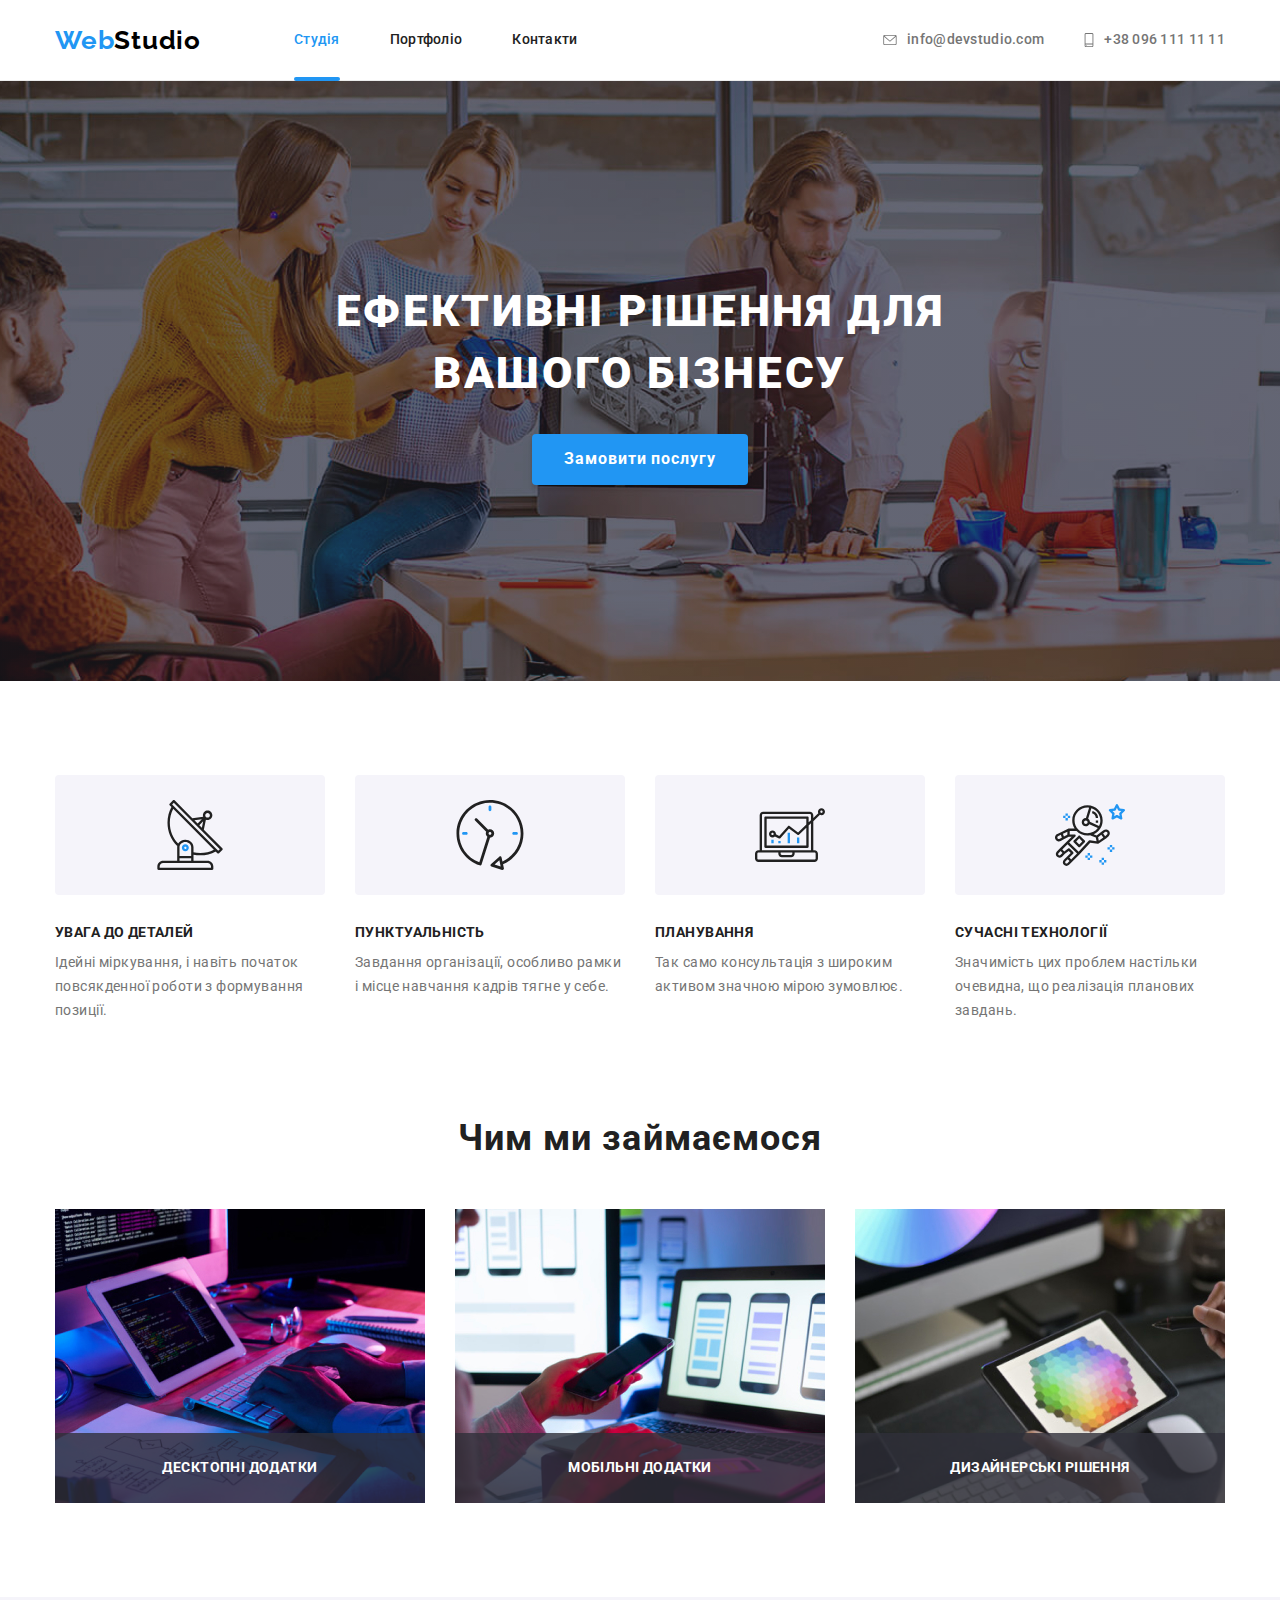
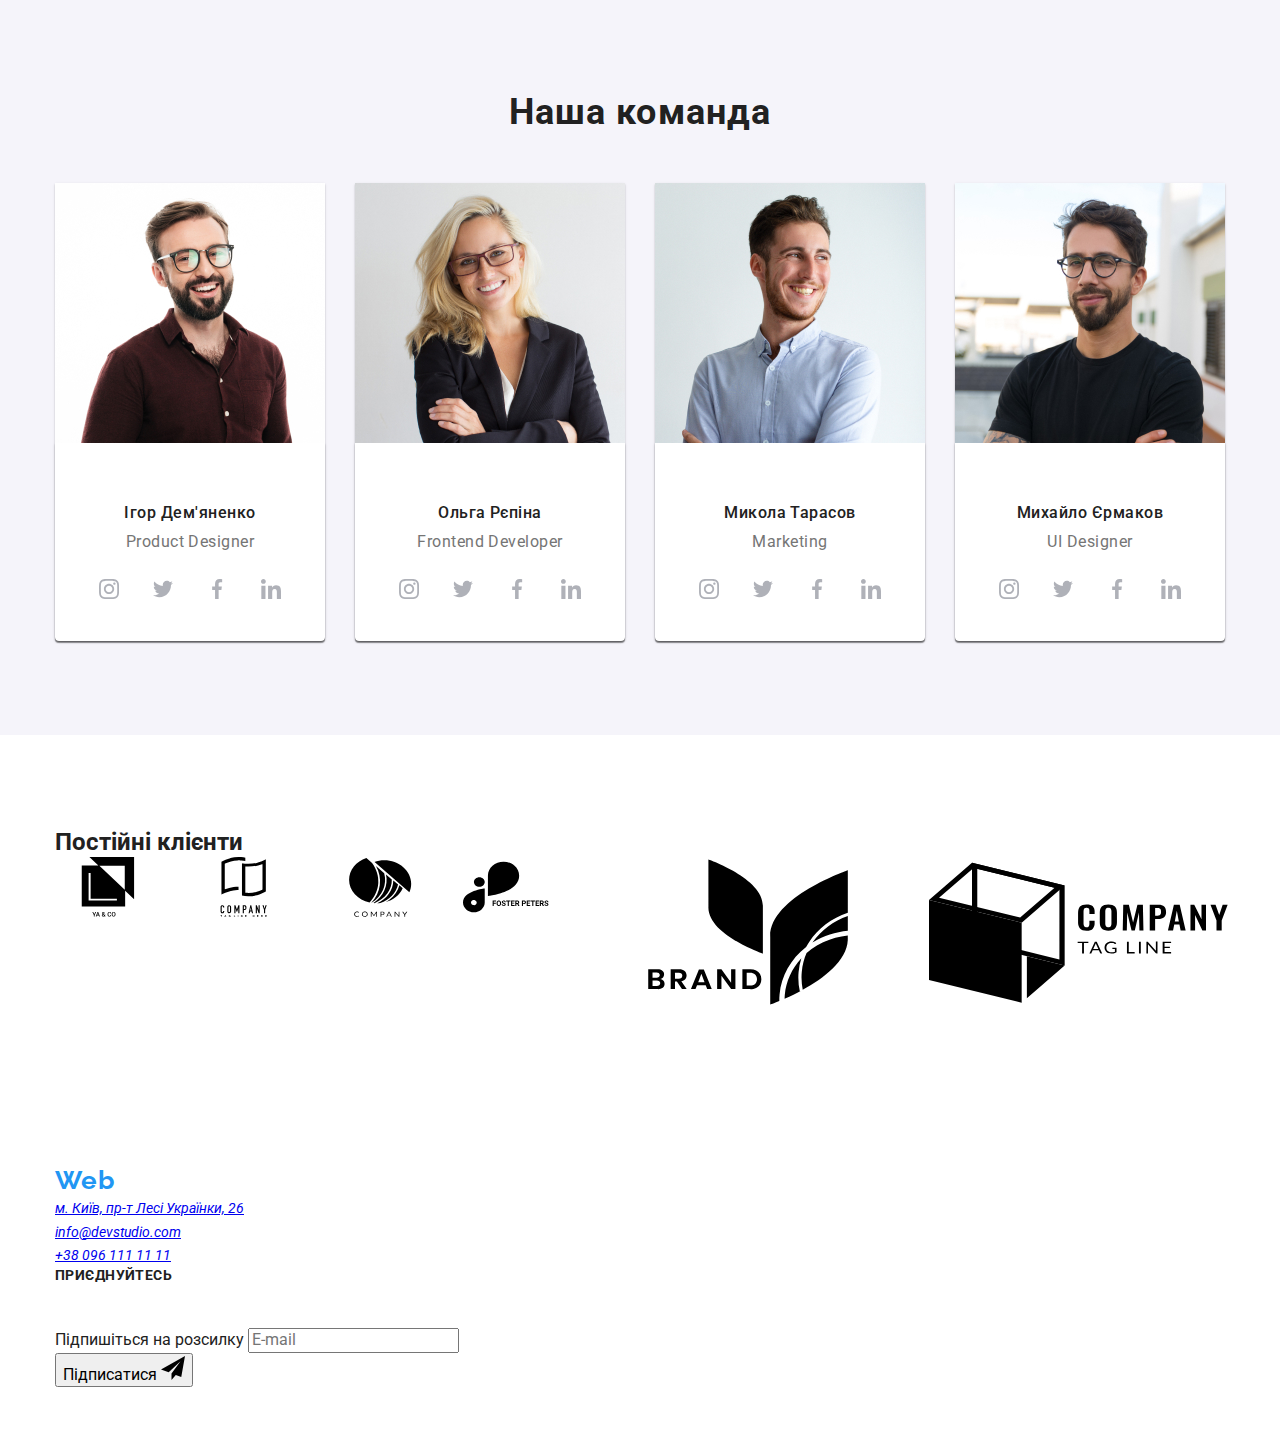
==== commit ae552731: "исправила hero" ====
--- a/index.html
+++ b/index.html
@@ -93,12 +93,13 @@
   </header>
   <!--Hero-->
   <main>
-    <section class="hero section">
-      <div class="hero__container">
-        <h1 class="hero__title">Ефективні рішення для вашого бізнесу</h1>
-        <button data-modal-open type="button" class="hero__btn">Замовити послугу</button>
-      </div>
-    </section>
+     <section class="hero">
+            <div class="container">
+                <h1 class="hero__title">Ефективні рішення для вашого бізнесу
+                </h1>
+                <button class="hero__btn" type="button" data-modal-open>Замовити послугу</button>
+            </div>
+        </section>
     <!--advantages-->
     <section class="advantages section">
       <h2 class="visually-hidden">Наші переваги</h2>
--- a/css/main.min.css
+++ b/css/main.min.css
@@ -1 +1 @@
-body{font-family:"Roboto",sans-serif;color:#212121}body.modal-open{overflow:hidden}body.menu-open{overflow:hidden}body.is-open{overflow:hidden}button{cursor:pointer;font-family:inherit}img{display:block;max-width:100%;height:auto}h1,h2,h3,h4,h5,h6,p,ul,li{margin:0;padding:0}.container{width:100%;padding:0 15px;margin:0 auto}@media screen and (min-width: 480px){.container{width:480px}}@media screen and (min-width: 768px){.container{width:768px}}@media screen and (min-width: 1200px){.container{width:1200px}}.list{margin:0;padding:0;list-style:none}.link{text-decoration:none}.visually-hidden{position:absolute;white-space:nowrap;width:1px;height:1px;overflow:hidden;border:0;padding:0;clip:rect(0 0 0 0);-webkit-clip-path:inset(50%);clip-path:inset(50%);margin:-1px}.section{padding-top:60px;padding-bottom:60px}@media screen and (min-width: 1200px){.section{padding-top:94px;padding-bottom:94px}}.logo{padding:20px 0 20px 0;font-weight:700;font-size:26px;line-height:1.19;letter-spacing:.03em;text-decoration:none;font-family:"Raleway",sans-serif;color:#2196f3}.logo__header{color:#000}.logo__footer{color:#fff}.network{display:-webkit-inline-box;display:-ms-inline-flexbox;display:inline-flex;-webkit-box-pack:center;-ms-flex-pack:center;justify-content:center;-ms-flex-wrap:wrap;flex-wrap:wrap;gap:10px}.network__group{padding-top:30px;padding-bottom:30px;background-color:var(--second-color);border-radius:0px 0px 4px 4px;-webkit-box-shadow:0px 1px 3px rgba(0,0,0,.12),0px 1px 1px rgba(0,0,0,.14),0px 2px 1px rgba(0,0,0,.2);box-shadow:0px 1px 3px rgba(0,0,0,.12),0px 1px 1px rgba(0,0,0,.14),0px 2px 1px rgba(0,0,0,.2)}.network__icon{-webkit-transition:background-color 250ms cubic-bezier(0.4, 0, 0.2, 1);transition:background-color 250ms cubic-bezier(0.4, 0, 0.2, 1);display:-webkit-box;display:-ms-flexbox;display:flex;-webkit-box-pack:center;-ms-flex-pack:center;justify-content:center;-webkit-box-align:center;-ms-flex-align:center;align-items:center;width:44px;height:44px;border-radius:50%;background-color:rgba(255,255,255,.1)}.network__icon:hover,.network__icon:focus{background-color:#2196f3}.network__icon--team{background-color:#fff}.network__icon--team:hover>.network__svg--team{fill:#fff}.network__svg{fill:#fff}.network__svg--team{-webkit-transition:fill 250ms cubic-bezier(0.4, 0, 0.2, 1);transition:fill 250ms cubic-bezier(0.4, 0, 0.2, 1);fill:#afb1b8}.header{background-color:#fff;border-bottom:1px solid #ececec}.header__main{display:-webkit-box;display:-ms-flexbox;display:flex;-webkit-box-align:center;-ms-flex-align:center;align-items:center}.button{display:none}@media screen and (max-width: 767px){.button{display:-webkit-inline-box;display:-ms-inline-flexbox;display:inline-flex;margin:0;padding:0;margin-left:auto;border:none;background-color:rgba(0,0,0,0)}}.button.button__close{display:block}.button.is-open .button__close{display:block}.button.is-open .button__menu{display:none;position:absolute}.button:hover,.button:focus{fill:#2196f3}.button--close{position:absolute;top:10px;right:15px}.button--close svg{padding:5px}.menu{display:-webkit-box;display:-ms-flexbox;display:flex;-webkit-box-orient:vertical;-webkit-box-direction:normal;-ms-flex-direction:column;flex-direction:column;-webkit-box-pack:justify;-ms-flex-pack:justify;justify-content:space-between;overflow-y:auto;z-index:1}@media screen and (min-width: 768px){.menu{display:contents}}@media screen and (max-width: 767px){.menu{position:fixed;top:0;left:0;width:100%;height:100%;padding:48px 40px;background-color:#fff}}@media screen and (max-width: 369px){.menu{padding:48px 25px}}@media screen and (max-width: 767px){.menu.is-open{display:none}}.nav__list{display:block}@media screen and (min-width: 768px){.nav__list{display:-webkit-box;display:-ms-flexbox;display:flex;gap:50px;margin-left:93px}}@media screen and (max-width: 767px){.nav__item{margin-bottom:32px}}.nav__link{-webkit-transition:color 250ms cubic-bezier(0.4, 0, 0.2, 1);transition:color 250ms cubic-bezier(0.4, 0, 0.2, 1);font-style:normal;font-weight:500;font-size:40px;line-height:1.175;letter-spacing:.02em;text-decoration:none;color:#212121}@media screen and (max-width: 379px){.nav__link{font-size:30px}}@media screen and (min-width: 768px){.nav__link{display:block;padding-top:32px;padding-bottom:32px;font-weight:500;font-size:14px;line-height:1.14;letter-spacing:.02em}}.nav__link:hover,.nav__link:focus{color:#2196f3}.nav__page{position:relative;color:#2196f3}@media screen and (min-width: 768px){.nav__page::after{position:absolute;content:"";bottom:-1px;display:block;width:100%;height:4px;border-radius:2px;background-color:#2196f3}}@media screen and (min-width: 768px){.mobile{margin-left:auto}}.nav-list-contact{display:none}@media screen and (min-width: 768px){.nav-list-contact{display:-webkit-box;display:-ms-flexbox;display:flex;-webkit-box-orient:vertical;-webkit-box-direction:normal;-ms-flex-direction:column;flex-direction:column;-webkit-box-align:baseline;-ms-flex-align:baseline;align-items:baseline;-webkit-box-pack:end;-ms-flex-pack:end;justify-content:flex-end;gap:10px;margin:0;padding:0}}.mail-header{margin-bottom:10px}@media screen and (min-width: 768px){.mail-header{margin-top:10px}}@media screen and (min-width: 1200px){.mail-header:not(:last-child){margin-right:40px}}.header-tel-link{display:-webkit-box;display:-ms-flexbox;display:flex;-webkit-box-align:center;-ms-flex-align:center;align-items:center;font-weight:500;font-size:12px;line-height:1.14;letter-spacing:.02em;color:#757575}@media screen and (min-width: 1200px){.header-tel-link{font-size:14px}}.header-mail-link{display:-webkit-box;display:-ms-flexbox;display:flex;-webkit-box-align:center;-ms-flex-align:center;align-items:center;-webkit-box-pack:center;-ms-flex-pack:center;justify-content:center;font-weight:500;font-size:12px;line-height:1.14;letter-spacing:.02em;color:#757575}@media screen and (min-width: 1200px){.header-mail-link{font-size:14px}}.contact-icon{fill:#757575;margin-right:10px;-webkit-transition:fill 250ms cubic-bezier(0.4, 0, 0.2, 1);transition:fill 250ms cubic-bezier(0.4, 0, 0.2, 1)}.link:hover .contact-icon,.link:focus .contact-icon{fill:#2196f3}@media screen and (max-width: 1999px){.mail{width:14px;height:10px}}@media screen and (max-width: 1999px){.tel{width:10px;height:14px}}.contact{display:block}@media screen and (min-width: 1200px){.contact{display:-webkit-inline-box;display:-ms-inline-flexbox;display:inline-flex}}.social{display:-webkit-box;display:-ms-flexbox;display:flex;-ms-flex-wrap:wrap;flex-wrap:wrap;gap:20px}@media screen and (max-width: 439px){.social{-webkit-box-orient:vertical;-webkit-box-direction:normal;-ms-flex-direction:column;flex-direction:column}}@media screen and (min-width: 768px){.social{display:none}}.social__network{position:relative;font-weight:500;font-size:18px;line-height:1.2222222222;letter-spacing:.02em;text-decoration:none;color:#2196f3}@media screen and (max-width: 439px){.social__network{-ms-flex-negative:2;flex-shrink:2}}@media screen and (min-width: 440px){.social__network--after::after{position:absolute;top:0;left:-10px;content:"";display:block;width:0px;height:22px;border:1px solid rgba(33,33,33,.2)}}.hero{max-width:1600px;margin:0 auto;padding-top:200px;padding-bottom:200px;text-align:center;background-size:cover;background-position:center}.hero__title{margin:0 auto 30px;font-size:26px;font-weight:900;line-height:1.36;letter-spacing:.06em;text-transform:uppercase;color:#fff}@media screen and (max-width: 379px){.hero__title{padding:0 15px}}@media screen and (min-width: 480px){.hero__title{width:360px;height:84px}}@media screen and (min-width: 1200px){.hero__title{width:696px;height:120px;font-size:44px}}.hero__btn{padding:10px 32px;-webkit-box-shadow:0px 4px 4px rgba(0,0,0,.15);box-shadow:0px 4px 4px rgba(0,0,0,.15);border-radius:4px;border:none;font-weight:700;font-size:16px;line-height:1.87;letter-spacing:.06em;background-color:#2196f3;color:#fff}.hero{background-image:-webkit-gradient(linear, left top, left bottom, from(rgba(47, 48, 58, 0.4)), to(rgba(47, 48, 58, 0.4))),url("../images/hero/hero_s@1x.jpg");background-image:linear-gradient(rgba(47, 48, 58, 0.4), rgba(47, 48, 58, 0.4)),url("../images/hero/hero_s@1x.jpg")}@media(min-device-pixel-ratio: 2),(-webkit-min-device-pixel-ratio: 2),(min-resolution: 192dpi),(min-resolution: 2dppx){.hero{background-image:-webkit-gradient(linear, left top, left bottom, from(rgba(47, 48, 58, 0.4)), to(rgba(47, 48, 58, 0.4))),url("../images/hero/hero_s@2x.jpg");background-image:linear-gradient(rgba(47, 48, 58, 0.4), rgba(47, 48, 58, 0.4)),url("../images/hero/hero_s@2x.jpg")}}@media screen and (min-width: 768px){.hero{background-image:-webkit-gradient(linear, left top, left bottom, from(rgba(47, 48, 58, 0.4)), to(rgba(47, 48, 58, 0.4))),url("../images/hero/hero_m@1x.jpg");background-image:linear-gradient(rgba(47, 48, 58, 0.4), rgba(47, 48, 58, 0.4)),url("../images/hero/hero_m@1x.jpg")}}@media screen and (min-width: 768px)and (min-device-pixel-ratio: 2),screen and (min-width: 768px)and (-webkit-min-device-pixel-ratio: 2),screen and (min-width: 768px)and (min-resolution: 192dpi),screen and (min-width: 768px)and (min-resolution: 2dppx){.hero{background-image:-webkit-gradient(linear, left top, left bottom, from(rgba(47, 48, 58, 0.4)), to(rgba(47, 48, 58, 0.4))),url("../images/hero/hero_m@2x.jpg");background-image:linear-gradient(rgba(47, 48, 58, 0.4), rgba(47, 48, 58, 0.4)),url("../images/hero/hero_m@2x.jpg")}}@media screen and (min-width: 1200px){.hero{background-image:-webkit-gradient(linear, left top, left bottom, from(rgba(47, 48, 58, 0.4)), to(rgba(47, 48, 58, 0.4))),url("../images/hero/hero_L@1x.jpg");background-image:linear-gradient(rgba(47, 48, 58, 0.4), rgba(47, 48, 58, 0.4)),url("../images/hero/hero_L@1x.jpg")}}@media screen and (min-width: 1200px)and (min-device-pixel-ratio: 2),screen and (min-width: 1200px)and (-webkit-min-device-pixel-ratio: 2),screen and (min-width: 1200px)and (min-resolution: 192dpi),screen and (min-width: 1200px)and (min-resolution: 2dppx){.hero{background-image:-webkit-gradient(linear, left top, left bottom, from(rgba(47, 48, 58, 0.4)), to(rgba(47, 48, 58, 0.4))),url("../images/hero/hero_L@2x.jpg");background-image:linear-gradient(rgba(47, 48, 58, 0.4), rgba(47, 48, 58, 0.4)),url("../images/hero/hero_L@2x.jpg")}}.hero__container{padding:118px 30px}@media screen and (min-width: 768px){.hero__container{padding:118px 0;margin-left:auto;margin-right:auto}}@media screen and (min-width: 1200px){.hero__container{padding:200px 0}}.advantages{background-color:#fff}@media screen and (min-width: 1200px){.advantages{padding-bottom:0}}.advantages__list{display:-webkit-box;display:-ms-flexbox;display:flex;-ms-flex-wrap:wrap;flex-wrap:wrap;gap:30px}@media screen and (max-width: 1199px){.advantages__list{-webkit-box-pack:center;-ms-flex-pack:center;justify-content:center}}@media screen and (min-width: 768px){.advantages__item{-ms-flex-preferred-size:calc((100% - 30px)/2);flex-basis:calc((100% - 30px)/2)}}@media screen and (min-width: 1200px){.advantages__item{-ms-flex-preferred-size:calc((100% - 90px)/4);flex-basis:calc((100% - 90px)/4)}}.advantages__icon{display:-webkit-box;display:-ms-flexbox;display:flex;-webkit-box-pack:center;-ms-flex-pack:center;justify-content:center;-webkit-box-align:center;-ms-flex-align:center;align-items:center;height:120px;margin-bottom:30px;border-radius:4px;background-color:#f5f4fa}@media screen and (min-width: 480px){.advantages__icon{width:450px}}@media screen and (min-width: 768px){.advantages__icon{width:354px}}@media screen and (min-width: 1200px){.advantages__icon{width:270px}}.advantages__svg{width:70px;height:70px}.advantages__title{margin-bottom:10px;font-size:14px;line-height:1.14;letter-spacing:.03em;text-transform:uppercase}@media screen and (max-width: 767px){.advantages__title{text-align:center}}.advantages__text{font-size:14px;line-height:1.71;letter-spacing:.03em;color:#757575}@media screen and (min-width: 480px){.advantages__text{width:354px}}@media screen and (min-width: 1200px){.advantages__text{width:270px}}.practice{background-color:#fff}.practice__title{margin-bottom:50px;font-size:36px;line-height:1.17;text-align:center;letter-spacing:.03em}.practice__list{display:-webkit-box;display:-ms-flexbox;display:flex;gap:30px;-ms-flex-wrap:wrap;flex-wrap:wrap}.practice__item{position:relative;-ms-flex-preferred-size:calc((100% - 60px)/3);flex-basis:calc((100% - 60px)/3)}.practice__img{display:block}.practice__lining{position:absolute;bottom:0;width:370px;height:70px;background-color:rgba(47,48,58,.8)}.practice__name{padding-top:27px;padding-bottom:27px;font-size:14px;line-height:1.14;text-align:center;letter-spacing:.03em;text-transform:uppercase;color:#fff}@media screen and (max-width: 1199px){.practice{display:none}}.team{text-align:center;background-color:#f5f4fa}.team__title{margin-bottom:50px;font-size:36px;line-height:1.17;letter-spacing:.03em}.team__list{display:-webkit-box;display:-ms-flexbox;display:flex;gap:30px;-ms-flex-wrap:wrap;flex-wrap:wrap;-webkit-box-pack:center;-ms-flex-pack:center;justify-content:center}.team__item{background:#fff;-webkit-box-shadow:0px 1px 3px rgba(0,0,0,.12),0px 1px 1px rgba(0,0,0,.14),0px 2px 1px rgba(0,0,0,.2);box-shadow:0px 1px 3px rgba(0,0,0,.12),0px 1px 1px rgba(0,0,0,.14),0px 2px 1px rgba(0,0,0,.2);border-radius:0px 0px 4px 4px}@media screen and (min-width: 768px){.team__item{-ms-flex-preferred-size:calc((100% - 30px)/2);flex-basis:calc((100% - 30px)/2)}}@media screen and (min-width: 1200px){.team__item{-ms-flex-preferred-size:calc((100% - 90px)/4);flex-basis:calc((100% - 90px)/4)}}.team__name{margin:30px 0 10px 0;font-weight:500;font-size:16px;line-height:1.19;letter-spacing:.03em}.team__text{margin-bottom:16px;font-size:16px;line-height:1.19;letter-spacing:.03em;color:#757575}.team img{width:450px}@media screen and (min-width: 480px){.team img{height:460px}}@media screen and (min-width: 768px){.team img{width:354px;height:374px}}@media screen and (min-width: 1200px){.team img{width:270px;height:260px}}.clients{padding:60px 0}.clients__list{display:-webkit-box;display:-ms-flexbox;display:flex;-ms-flex-wrap:wrap;flex-wrap:wrap;-webkit-box-orient:horizontal;-webkit-box-direction:normal;-ms-flex-direction:row;flex-direction:row;-webkit-box-align:stretch;-ms-flex-align:stretch;align-items:stretch;-ms-flex-pack:distribute;justify-content:space-around;margin:0;gap:30px}@media screen and (min-width: 1200px){.clients{padding:94px 0}.clients__list{-ms-flex-wrap:nowrap;flex-wrap:nowrap;-webkit-box-pack:justify;-ms-flex-pack:justify;justify-content:space-between}}.client__list--logo{color:var(--client-background);border:1px solid currentColor;border-radius:4px;width:210px;height:92px;display:-webkit-box;display:-ms-flexbox;display:flex;-webkit-box-pack:center;-ms-flex-pack:center;justify-content:center;-webkit-box-align:center;-ms-flex-align:center;align-items:center;cursor:pointer;fill:currentColor;-webkit-transition:color 250ms cubic-bezier(0.4, 0, 0.2, 1);transition:color 250ms cubic-bezier(0.4, 0, 0.2, 1)}.client__list--logo:hover,.client__list--logo:focus{color:var(--brand-color)}.portfolio{padding-top:94px;padding-bottom:94px;background-color:#fff}.portfolio__names{display:-webkit-box;display:-ms-flexbox;display:flex;-ms-flex-wrap:wrap;flex-wrap:wrap;-webkit-box-pack:center;-ms-flex-pack:center;justify-content:center;margin-bottom:50px;gap:8px}.portfolio__elment{-ms-flex-line-pack:start;align-content:flex-start}.portfolio__btn{-webkit-transition:background-color 250ms,color 250ms,border-radius 250ms cubic-bezier(0.4, 0, 0.2, 1),-webkit-box-shadow 250ms;transition:background-color 250ms,color 250ms,border-radius 250ms cubic-bezier(0.4, 0, 0.2, 1),-webkit-box-shadow 250ms;transition:background-color 250ms,color 250ms,box-shadow 250ms,border-radius 250ms cubic-bezier(0.4, 0, 0.2, 1);transition:background-color 250ms,color 250ms,box-shadow 250ms,border-radius 250ms cubic-bezier(0.4, 0, 0.2, 1),-webkit-box-shadow 250ms;padding:6px 25px;border:none;border-radius:4px;font-weight:500;font-size:16px;line-height:1.62;text-align:center;letter-spacing:.03em;background-color:#f5f4fa;color:#212121}.portfolio__btn:hover,.portfolio__btn:focus{background-color:#2196f3;color:#fff;-webkit-box-shadow:0px 3px 1px rgba(0,0,0,.1),0px 1px 2px rgba(0,0,0,.08),0px 2px 2px rgba(0,0,0,.12);box-shadow:0px 3px 1px rgba(0,0,0,.1),0px 1px 2px rgba(0,0,0,.08),0px 2px 2px rgba(0,0,0,.12)}.portfolio__list{display:-webkit-box;display:-ms-flexbox;display:flex;-ms-flex-wrap:wrap;flex-wrap:wrap;gap:30px}.portfolio__item{-webkit-transition:250ms cubic-bezier(0.4, 0, 0.2, 1);transition:250ms cubic-bezier(0.4, 0, 0.2, 1);width:450px}.portfolio__item:hover,.portfolio__item:focus{-webkit-box-shadow:0px 1px 1px rgba(0,0,0,.12),0px 4px 4px rgba(0,0,0,.06),1px 4px 6px rgba(0,0,0,.16);box-shadow:0px 1px 1px rgba(0,0,0,.12),0px 4px 4px rgba(0,0,0,.06),1px 4px 6px rgba(0,0,0,.16)}@media screen and (min-width: 768px){.portfolio__item{width:354px;-ms-flex-preferred-size:calc((100% - 30px)/2);flex-basis:calc((100% - 30px)/2)}}@media screen and (min-width: 1200px){.portfolio__item{width:370px;-ms-flex-preferred-size:calc((100% - 60px)/3);flex-basis:calc((100% - 60px)/3)}}.portfolio__link{text-decoration:none}.portfolio__img{height:294px}@media screen and (max-width: 767px){.portfolio__img{width:450px}}.portfolio__overlay{position:relative;overflow:hidden}.portfolio__item:hover .portfolio__overlay-text{-webkit-transform:translateY(0);transform:translateY(0)}.portfolio__overlay-text{-webkit-transition:-webkit-transform 250ms cubic-bezier(0.4, 0, 0.2, 1);transition:-webkit-transform 250ms cubic-bezier(0.4, 0, 0.2, 1);transition:transform 250ms cubic-bezier(0.4, 0, 0.2, 1);transition:transform 250ms cubic-bezier(0.4, 0, 0.2, 1), -webkit-transform 250ms cubic-bezier(0.4, 0, 0.2, 1);position:absolute;-webkit-transform:translateY(100%);transform:translateY(100%);top:0;width:100%;height:100%;padding:63px 24px;font-size:18px;line-height:1.55;letter-spacing:.03em;background-color:rgba(33,150,243,.9);color:#fff}.portfolio__item-text{padding:24px 20px;border:1px solid #eee;border-top:none}.portfolio__title{margin-bottom:4px;font-size:18px;line-height:2;letter-spacing:.06em;color:#212121}.portfolio__text{font-size:16px;line-height:1.87;letter-spacing:.03em;color:#757575}.footer{padding-top:60px;padding-bottom:60px;margin:0;background-color:var(--accent-bg-color)}@media screen and (min-width: 1200px){.footer{display:block;margin:0}}.footer__logo{display:block;margin-bottom:20px}@media screen and (min-width: 768px)and (max-width: 1199px){.footer__logo{display:-webkit-box;display:-ms-flexbox;display:flex;margin-bottom:20px;margin-left:85px}}@media screen and (min-width: 1200px){.footer__logo{display:block;margin-bottom:20px}}.footer__list{list-style:none;display:-webkit-box;display:-ms-flexbox;display:flex;-webkit-box-orient:vertical;-webkit-box-direction:normal;-ms-flex-direction:column;flex-direction:column;-webkit-box-align:center;-ms-flex-align:center;align-items:center;margin:0;padding:0}@media screen and (max-width: 1199px){.footer__list{margin-bottom:60px}}@media screen and (min-width: 1200px){.footer__list{display:block}}.footer__item{margin-left:0;margin-bottom:9px}.footer__item:last-child{margin-bottom:0}.footer__address{color:var(--primary-bg-color);font-size:14px;line-height:1.7;font-family:var(--primary-font);font-style:normal;font-weight:400;line-height:1.7;-webkit-transition:color 250ms cubic-bezier(0.4, 0, 0.2, 1);transition:color 250ms cubic-bezier(0.4, 0, 0.2, 1)}.footer__address:hover,.footer__address:focus{color:var(--accent-text-color)}.footer__email,.footer__phone{font-family:var(--primary-font);font-style:normal;font-weight:400;font-size:14px;line-height:1.7;color:rgba(255,255,255,.6);-webkit-transition:color 250ms cubic-bezier(0.4, 0, 0.2, 1);transition:color 250ms cubic-bezier(0.4, 0, 0.2, 1)}.footer__email:hover,.footer__email:focus{color:var(--accent-text-color)}.footer__phone:hover,.footer__phone:focus{color:var(--accent-text-color)}.footer__content{display:block;-webkit-box-pack:center;-ms-flex-pack:center;justify-content:center;gap:10px;margin-left:70px;margin-right:74px}.footer__title{font-family:var(--primary-font);font-weight:700;font-size:14px;line-height:1.14;letter-spacing:.03em;text-transform:uppercase;color:var(--primary-bg-color)}@media screen and (max-width: 1199px){.footer__title{text-align:center}}.footer-socials__list{display:-webkit-box;display:-ms-flexbox;display:flex;gap:10px;margin-top:20px;padding:0}@media screen and (max-width: 767px){.footer-socials__list{margin-bottom:60px}}@media screen and (min-width: 768px){.footer-socials__list{-webkit-box-align:baseline;-ms-flex-align:baseline;align-items:baseline}}.footer-socials__link:hover,.footer-socials__link:focus{fill:var(--primary-bg-color);background-color:var(--accent-text-color)}.footer-socials__link{display:-webkit-box;display:-ms-flexbox;display:flex;-webkit-box-align:center;-ms-flex-align:center;align-items:center;-webkit-box-pack:center;-ms-flex-pack:center;justify-content:center;width:44px;height:44px;background-color:rgba(255,255,255,.1);border-radius:50%;-webkit-transition:background-color 250ms cubic-bezier(0.4, 0, 0.2, 1);transition:background-color 250ms cubic-bezier(0.4, 0, 0.2, 1)}.footer-socials__item{display:-webkit-box;display:-ms-flexbox;display:flex;gap:10px;width:44px;height:44px;fill:var(--icon-color)}.footer-socials__icon{fill:var(--primary-bg-color);-webkit-transition:background-color 250ms cubic-bezier(0.4, 0, 0.2, 1);transition:background-color 250ms cubic-bezier(0.4, 0, 0.2, 1)}.footer-socials__icon:hover,.footer-socials__icon:focus{fill:var(--primary-bg-color);background-color:var(--accent-text-color)}.footer-form{display:-webkit-box;display:-ms-flexbox;display:flex;margin-top:20px}@media screen and (max-width: 1199px){.footer-form{-webkit-box-orient:vertical;-webkit-box-direction:normal;-ms-flex-direction:column;flex-direction:column;-webkit-box-align:center;-ms-flex-align:center;align-items:center}}.footer-form__label{width:100%;height:50px;margin-right:12px;border-radius:4px;background-color:var(--accent-bg-color)}@media screen and (min-width: 480px){.footer-form__label{width:358px}}.footer-form__input{width:100%;height:50px;color:rgba(255,255,255,.6);font-size:16px;line-height:1.25;-webkit-box-align:center;-ms-flex-align:center;align-items:center;letter-spacing:.03em;padding-left:16px;background-color:var(--accent-bg-color);border:1px solid rgba(255,255,255,.3);-webkit-transition:border 250ms cubic-bezier(0.4, 0, 0.2, 1);transition:border 250ms cubic-bezier(0.4, 0, 0.2, 1)}@media screen and (max-width: 1199px){.footer-form__input{margin-bottom:20px}}.footer-form__input:hover,.footer-form__input:focus{border:1px solid var(--accent-text-color)}.footer-button{position:relative;width:200px;height:50px;text-align:center;background:var(--accent-text-color);-webkit-box-shadow:0px 4px 4px rgba(0,0,0,.15);box-shadow:0px 4px 4px rgba(0,0,0,.15);border-radius:4px;cursor:pointer;border:none}@media screen and (max-width: 1199px){.footer-button{margin-left:auto;margin-right:auto;margin-top:20px}}.footer-button__subscribe{padding-right:28px;font-weight:700;font-size:16px;line-height:1.87;text-align:center;letter-spacing:.06em;color:var(--primary-bg-color)}.footer-button__icon{position:absolute;top:25%;left:148px;width:24px;height:24px;fill:var(--primary-bg-color);-webkit-transition:fill 250ms cubic-bezier(0.4, 0, 0.2, 1);transition:fill 250ms cubic-bezier(0.4, 0, 0.2, 1)}.footer-button:hover,.footer-button:focus{color:var(--accent-text-color)}.subscribe__title{font-family:var(--primary-font);font-weight:700;font-size:14px;line-height:1.14;letter-spacing:.03em;text-transform:uppercase;color:var(--primary-bg-color)}@media screen and (max-width: 767px){.subscribe__title{margin-top:20px;text-align:center}}@media screen and (min-width: 768px)and (max-width: 1199px){.subscribe-box{display:-webkit-box;display:-ms-flexbox;display:flex;-webkit-box-orient:vertical;-webkit-box-direction:normal;-ms-flex-direction:column;flex-direction:column;-webkit-box-align:center;-ms-flex-align:center;align-items:center;margin-right:auto;margin-left:auto}.subscribe__title{text-align:center}}.backdrop{position:fixed;top:0;left:0;-webkit-transition:opacity 250ms cubic-bezier(0.4, 0, 0.2, 1);transition:opacity 250ms cubic-bezier(0.4, 0, 0.2, 1);overflow-y:scroll;width:100%;height:100%;background-color:rgba(0,0,0,.2);opacity:1}.backdrop.is-hidden{opacity:0;pointer-events:none}.backdrop.is-hidden .modal{-webkit-transform:translate(-50%, -50%) scale(1.1);transform:translate(-50%, -50%) scale(1.1)}.modal{position:absolute;top:50%;left:50%;-webkit-transform:translate(-50%, -50%) scale(1);transform:translate(-50%, -50%) scale(1);-webkit-transition:-webkit-transform 250ms cubic-bezier(0.4, 0, 0.2, 1);transition:-webkit-transform 250ms cubic-bezier(0.4, 0, 0.2, 1);transition:transform 250ms cubic-bezier(0.4, 0, 0.2, 1);transition:transform 250ms cubic-bezier(0.4, 0, 0.2, 1), -webkit-transform 250ms cubic-bezier(0.4, 0, 0.2, 1);max-width:450px;max-height:609px;-webkit-box-shadow:0px 1px 3px rgba(0,0,0,.12),0px 1px 1px rgba(0,0,0,.14),0px 2px 1px rgba(0,0,0,.2);box-shadow:0px 1px 3px rgba(0,0,0,.12),0px 1px 1px rgba(0,0,0,.14),0px 2px 1px rgba(0,0,0,.2);border-radius:4px;background-color:#fff}@media screen and (min-width: 1200px){.modal{max-width:528px;max-height:581px}}.modal__hidden-btn{position:absolute;top:8px;right:8px;display:-webkit-box;display:-ms-flexbox;display:flex;-webkit-box-align:center;-ms-flex-align:center;align-items:center;height:30px;border-radius:50%;background:#fff;border:1px solid rgba(0,0,0,.1)}.modal__btn-icon{width:18px;height:18px;-webkit-transition:fill 250ms cubic-bezier(0.4, 0, 0.2, 1);transition:fill 250ms cubic-bezier(0.4, 0, 0.2, 1)}.modal__btn-icon:hover,.modal__btn-icon:focus{fill:#2196f3}.modal__group{padding:40px;text-align:center}@media screen and (max-width: 369px){.modal__group{padding:40px 25px}}.modal__title{margin-bottom:12px;font-size:20px;line-height:1.15;letter-spacing:.03em}.modal__item{margin-bottom:10px}.modal__field{position:relative;display:-webkit-box;display:-ms-flexbox;display:flex;-webkit-box-orient:vertical;-webkit-box-direction:normal;-ms-flex-direction:column;flex-direction:column;font-size:12px;line-height:1.1666666667;letter-spacing:.01em;text-align:left;color:#757575}.modal__field>input{margin-top:4px;padding:12px 42px;border:1px solid rgba(33,33,33,.2);border-radius:4px}.modal__field>input:focus-within,.modal__field>input:focus-visible{border:1px solid #2196f3;outline-style:none}.modal__field>svg{position:absolute;left:12px;bottom:11px}.modal__field>input:focus-within+svg{fill:#2196f3}.modal__textarea{margin-bottom:20px;text-align:left}.modal__textarea-label{display:-webkit-box;display:-ms-flexbox;display:flex;-webkit-box-orient:vertical;-webkit-box-direction:normal;-ms-flex-direction:column;flex-direction:column;font-size:12px;line-height:1.1666666667;letter-spacing:.01em;color:#757575}.modal__textarea-label>textarea{margin-top:4px;padding:12px 16px;resize:none;border:1px solid rgba(33,33,33,.2);border-radius:4px}.modal__textarea-label>textarea::-webkit-input-placeholder{font-size:12px;line-height:1.1666666667;letter-spacing:.01em;color:rgba(117,117,117,.5)}.modal__textarea-label>textarea::-moz-placeholder{font-size:12px;line-height:1.1666666667;letter-spacing:.01em;color:rgba(117,117,117,.5)}.modal__textarea-label>textarea:-ms-input-placeholder{font-size:12px;line-height:1.1666666667;letter-spacing:.01em;color:rgba(117,117,117,.5)}.modal__textarea-label>textarea::-ms-input-placeholder{font-size:12px;line-height:1.1666666667;letter-spacing:.01em;color:rgba(117,117,117,.5)}.modal__textarea-label>textarea::placeholder{font-size:12px;line-height:1.1666666667;letter-spacing:.01em;color:rgba(117,117,117,.5)}.modal__textarea-label:focus-within>textarea,.modal__textarea-label:focus-visible>textarea{border:1px solid #2196f3;outline-style:none}.modal__checkbox{margin-bottom:30px}.modal__checkbox label{font-size:14px;line-height:1.7142857143;letter-spacing:.03em;color:#757575}.modal__checkbox svg{position:relative;bottom:-3px;margin-right:7px;border:2px solid #212121;border-radius:3px;fill:rgba(0,0,0,0)}.modal__checkbox>label>input:checked+svg{background-color:#2196f3;border-color:#2196f3;fill:#fff}.modal__checkbox a{text-underline-offset:3px;color:#2196f3}.modal__btn{padding:10px 52px;-webkit-box-shadow:0px 4px 4px rgba(0,0,0,.15);box-shadow:0px 4px 4px rgba(0,0,0,.15);border-radius:4px;border:none;font-weight:700;font-size:16px;line-height:1.87;letter-spacing:.06em;background-color:#2196f3;color:#fff}/*# sourceMappingURL=main.min.css.map */+body{font-family:"Roboto",sans-serif;color:#212121}body.modal-open{overflow:hidden}body.menu-open{overflow:hidden}body.is-open{overflow:hidden}button{cursor:pointer;font-family:inherit}img{display:block;max-width:100%;height:auto}h1,h2,h3,h4,h5,h6,p,ul,li{margin:0;padding:0}.container{width:100%;padding:0 15px;margin:0 auto}@media screen and (min-width: 480px){.container{width:480px}}@media screen and (min-width: 768px){.container{width:768px}}@media screen and (min-width: 1200px){.container{width:1200px}}.list{margin:0;padding:0;list-style:none}.link{text-decoration:none}.visually-hidden{position:absolute;white-space:nowrap;width:1px;height:1px;overflow:hidden;border:0;padding:0;clip:rect(0 0 0 0);-webkit-clip-path:inset(50%);clip-path:inset(50%);margin:-1px}.section{padding-top:60px;padding-bottom:60px}@media screen and (min-width: 1200px){.section{padding-top:94px;padding-bottom:94px}}.logo{padding:20px 0 20px 0;font-weight:700;font-size:26px;line-height:1.19;letter-spacing:.03em;text-decoration:none;font-family:"Raleway",sans-serif;color:#2196f3}.logo__header{color:#000}.logo__footer{color:#fff}.network{display:-webkit-inline-box;display:-ms-inline-flexbox;display:inline-flex;-webkit-box-pack:center;-ms-flex-pack:center;justify-content:center;-ms-flex-wrap:wrap;flex-wrap:wrap;gap:10px}.network__group{padding-top:30px;padding-bottom:30px;background-color:var(--second-color);border-radius:0px 0px 4px 4px;-webkit-box-shadow:0px 1px 3px rgba(0,0,0,.12),0px 1px 1px rgba(0,0,0,.14),0px 2px 1px rgba(0,0,0,.2);box-shadow:0px 1px 3px rgba(0,0,0,.12),0px 1px 1px rgba(0,0,0,.14),0px 2px 1px rgba(0,0,0,.2)}.network__icon{-webkit-transition:background-color 250ms cubic-bezier(0.4, 0, 0.2, 1);transition:background-color 250ms cubic-bezier(0.4, 0, 0.2, 1);display:-webkit-box;display:-ms-flexbox;display:flex;-webkit-box-pack:center;-ms-flex-pack:center;justify-content:center;-webkit-box-align:center;-ms-flex-align:center;align-items:center;width:44px;height:44px;border-radius:50%;background-color:rgba(255,255,255,.1)}.network__icon:hover,.network__icon:focus{background-color:#2196f3}.network__icon--team{background-color:#fff}.network__icon--team:hover>.network__svg--team{fill:#fff}.network__svg{fill:#fff}.network__svg--team{-webkit-transition:fill 250ms cubic-bezier(0.4, 0, 0.2, 1);transition:fill 250ms cubic-bezier(0.4, 0, 0.2, 1);fill:#afb1b8}.header{background-color:#fff;border-bottom:1px solid #ececec}.header__main{display:-webkit-box;display:-ms-flexbox;display:flex;-webkit-box-align:center;-ms-flex-align:center;align-items:center}.button{display:none}@media screen and (max-width: 767px){.button{display:-webkit-inline-box;display:-ms-inline-flexbox;display:inline-flex;margin:0;padding:0;margin-left:auto;border:none;background-color:rgba(0,0,0,0)}}.button.button__close{display:block}.button.is-open .button__close{display:block}.button.is-open .button__menu{display:none;position:absolute}.button:hover,.button:focus{fill:#2196f3}.button--close{position:absolute;top:10px;right:15px}.button--close svg{padding:5px}.menu{display:-webkit-box;display:-ms-flexbox;display:flex;-webkit-box-orient:vertical;-webkit-box-direction:normal;-ms-flex-direction:column;flex-direction:column;-webkit-box-pack:justify;-ms-flex-pack:justify;justify-content:space-between;overflow-y:auto;z-index:1}@media screen and (min-width: 768px){.menu{display:contents}}@media screen and (max-width: 767px){.menu{position:fixed;top:0;left:0;width:100%;height:100%;padding:48px 40px;background-color:#fff}}@media screen and (max-width: 369px){.menu{padding:48px 25px}}@media screen and (max-width: 767px){.menu.is-open{display:none}}.nav__list{display:block}@media screen and (min-width: 768px){.nav__list{display:-webkit-box;display:-ms-flexbox;display:flex;gap:50px;margin-left:93px}}@media screen and (max-width: 767px){.nav__item{margin-bottom:32px}}.nav__link{-webkit-transition:color 250ms cubic-bezier(0.4, 0, 0.2, 1);transition:color 250ms cubic-bezier(0.4, 0, 0.2, 1);font-style:normal;font-weight:500;font-size:40px;line-height:1.175;letter-spacing:.02em;text-decoration:none;color:#212121}@media screen and (max-width: 379px){.nav__link{font-size:30px}}@media screen and (min-width: 768px){.nav__link{display:block;padding-top:32px;padding-bottom:32px;font-weight:500;font-size:14px;line-height:1.14;letter-spacing:.02em}}.nav__link:hover,.nav__link:focus{color:#2196f3}.nav__page{position:relative;color:#2196f3}@media screen and (min-width: 768px){.nav__page::after{position:absolute;content:"";bottom:-1px;display:block;width:100%;height:4px;border-radius:2px;background-color:#2196f3}}@media screen and (min-width: 768px){.mobile{margin-left:auto}}.nav-list-contact{display:none}@media screen and (min-width: 768px){.nav-list-contact{display:-webkit-box;display:-ms-flexbox;display:flex;-webkit-box-orient:vertical;-webkit-box-direction:normal;-ms-flex-direction:column;flex-direction:column;-webkit-box-align:baseline;-ms-flex-align:baseline;align-items:baseline;-webkit-box-pack:end;-ms-flex-pack:end;justify-content:flex-end;gap:10px;margin:0;padding:0}}.mail-header{margin-bottom:10px}@media screen and (min-width: 768px){.mail-header{margin-top:10px}}@media screen and (min-width: 1200px){.mail-header:not(:last-child){margin-right:40px}}.header-tel-link{display:-webkit-box;display:-ms-flexbox;display:flex;-webkit-box-align:center;-ms-flex-align:center;align-items:center;font-weight:500;font-size:12px;line-height:1.14;letter-spacing:.02em;color:#757575}@media screen and (min-width: 1200px){.header-tel-link{font-size:14px}}.header-mail-link{display:-webkit-box;display:-ms-flexbox;display:flex;-webkit-box-align:center;-ms-flex-align:center;align-items:center;-webkit-box-pack:center;-ms-flex-pack:center;justify-content:center;font-weight:500;font-size:12px;line-height:1.14;letter-spacing:.02em;color:#757575}@media screen and (min-width: 1200px){.header-mail-link{font-size:14px}}.contact-icon{fill:#757575;margin-right:10px;-webkit-transition:fill 250ms cubic-bezier(0.4, 0, 0.2, 1);transition:fill 250ms cubic-bezier(0.4, 0, 0.2, 1)}.link:hover .contact-icon,.link:focus .contact-icon{fill:#2196f3}@media screen and (max-width: 1999px){.mail{width:14px;height:10px}}@media screen and (max-width: 1999px){.tel{width:10px;height:14px}}.contact{display:block}@media screen and (min-width: 1200px){.contact{display:-webkit-inline-box;display:-ms-inline-flexbox;display:inline-flex}}.social{display:-webkit-box;display:-ms-flexbox;display:flex;-ms-flex-wrap:wrap;flex-wrap:wrap;gap:20px}@media screen and (max-width: 439px){.social{-webkit-box-orient:vertical;-webkit-box-direction:normal;-ms-flex-direction:column;flex-direction:column}}@media screen and (min-width: 768px){.social{display:none}}.social__network{position:relative;font-weight:500;font-size:18px;line-height:1.2222222222;letter-spacing:.02em;text-decoration:none;color:#2196f3}@media screen and (max-width: 439px){.social__network{-ms-flex-negative:2;flex-shrink:2}}@media screen and (min-width: 440px){.social__network--after::after{position:absolute;top:0;left:-10px;content:"";display:block;width:0px;height:22px;border:1px solid rgba(33,33,33,.2)}}.hero{max-width:1600px;height:600px;margin-right:auto;margin-left:auto;padding:200px 0;background-color:var(--footer-bc);background-repeat:no-repeat;background-position:center;background-size:cover;background-image:-webkit-gradient(linear, left top, right top, from(rgba(47, 48, 58, 0.4)), to(rgba(47, 48, 58, 0.4))),url("../images/hero/hero_s@1x.jpg");background-image:linear-gradient(to right, rgba(47, 48, 58, 0.4), rgba(47, 48, 58, 0.4)),url("../images/hero/hero_s@1x.jpg")}@media screen and (max-width: 1199px){.hero{height:400px;padding-top:118px;padding-bottom:118px}}@media screen and (min-device-pixel-ratio: 2),screen and (-webkit-min-device-pixel-ratio: 2),screen and (min-resolution: 192dpi),screen and (min-resolution: 2dpx){.hero{background-image:-webkit-gradient(linear, left top, right top, from(rgba(47, 48, 58, 0.4)), to(rgba(47, 48, 58, 0.4))),url("../images/hero/hero_s@2x.jpg");background-image:linear-gradient(to right, rgba(47, 48, 58, 0.4), rgba(47, 48, 58, 0.4)),url("../images/hero/hero_s@2x.jpg")}}@media screen and (min-width: 481px){.hero{background-image:-webkit-gradient(linear, left top, right top, from(rgba(47, 48, 58, 0.4)), to(rgba(47, 48, 58, 0.4))),url("../images/hero/hero_m@1x.jpg");background-image:linear-gradient(to right, rgba(47, 48, 58, 0.4), rgba(47, 48, 58, 0.4)),url("../images/hero/hero_m@1x.jpg")}}@media screen and (min-width: 481px)and (min-device-pixel-ratio: 2),screen and (min-width: 481px)and (-webkit-min-device-pixel-ratio: 2),screen and (min-width: 481px)and (min-resolution: 192dpi),screen and (min-width: 481px)and (min-resolution: 2dpx){.hero{background-image:-webkit-gradient(linear, left top, right top, from(rgba(47, 48, 58, 0.4)), to(rgba(47, 48, 58, 0.4))),url("../images/hero/hero_m@2x.jpg");background-image:linear-gradient(to right, rgba(47, 48, 58, 0.4), rgba(47, 48, 58, 0.4)),url("../images/hero/hero_m@2x.jpg")}}@media screen and (min-width: 769px){.hero{background-image:-webkit-gradient(linear, left top, right top, from(rgba(47, 48, 58, 0.4)), to(rgba(47, 48, 58, 0.4))),url("../images/hero/hero_L@1x.jpg");background-image:linear-gradient(to right, rgba(47, 48, 58, 0.4), rgba(47, 48, 58, 0.4)),url("../images/hero/hero_L@1x.jpg")}}@media screen and (min-width: 769px)and (min-device-pixel-ratio: 2),screen and (min-width: 769px)and (-webkit-min-device-pixel-ratio: 2),screen and (min-width: 769px)and (min-resolution: 192dpi),screen and (min-width: 769px)and (min-resolution: 2dpx){.hero{background-image:-webkit-gradient(linear, left top, right top, from(rgba(47, 48, 58, 0.4)), to(rgba(47, 48, 58, 0.4))),url("../images/hero/hero_L@2x.jpg");background-image:linear-gradient(to right, rgba(47, 48, 58, 0.4), rgba(47, 48, 58, 0.4)),url("../images/hero/hero_L@2x.jpg")}}.hero__title{margin:0 auto;font-weight:900;font-size:44px;line-height:1.4;text-align:center;letter-spacing:.06em;text-transform:uppercase;color:#fff}@media screen and (max-width: 1199px){.hero__title{max-width:360px;font-size:26px;line-height:1.6}}@media screen and (min-width: 1200px){.hero__title{width:696px}}.hero__btn{display:block;cursor:pointer;border:none;border-radius:4px;margin-left:auto;margin-right:auto;margin-top:30px;margin-bottom:auto;padding:10px 32px;font-family:inherit;font-weight:700;font-size:16px;line-height:1.9;letter-spacing:.06em;color:#fff;background-color:#2196f3;-webkit-box-shadow:0px 4px 4px rgba(0,0,0,.15);box-shadow:0px 4px 4px rgba(0,0,0,.15);-webkit-transition:background-color 250ms cubic-bezier(0.4, 0, 0.2, 1);transition:background-color 250ms cubic-bezier(0.4, 0, 0.2, 1)}.hero__btn:hover,.hero__btn:focus{background-color:#188ce8;-webkit-box-shadow:0px 4px 4px rgba(0,0,0,.15);box-shadow:0px 4px 4px rgba(0,0,0,.15)}.advantages{background-color:#fff}@media screen and (min-width: 1200px){.advantages{padding-bottom:0}}.advantages__list{display:-webkit-box;display:-ms-flexbox;display:flex;-ms-flex-wrap:wrap;flex-wrap:wrap;gap:30px}@media screen and (max-width: 1199px){.advantages__list{-webkit-box-pack:center;-ms-flex-pack:center;justify-content:center}}@media screen and (min-width: 768px){.advantages__item{-ms-flex-preferred-size:calc((100% - 30px)/2);flex-basis:calc((100% - 30px)/2)}}@media screen and (min-width: 1200px){.advantages__item{-ms-flex-preferred-size:calc((100% - 90px)/4);flex-basis:calc((100% - 90px)/4)}}.advantages__icon{display:-webkit-box;display:-ms-flexbox;display:flex;-webkit-box-pack:center;-ms-flex-pack:center;justify-content:center;-webkit-box-align:center;-ms-flex-align:center;align-items:center;height:120px;margin-bottom:30px;border-radius:4px;background-color:#f5f4fa}@media screen and (min-width: 480px){.advantages__icon{width:450px}}@media screen and (min-width: 768px){.advantages__icon{width:354px}}@media screen and (min-width: 1200px){.advantages__icon{width:270px}}.advantages__svg{width:70px;height:70px}.advantages__title{margin-bottom:10px;font-size:14px;line-height:1.14;letter-spacing:.03em;text-transform:uppercase}@media screen and (max-width: 767px){.advantages__title{text-align:center}}.advantages__text{font-size:14px;line-height:1.71;letter-spacing:.03em;color:#757575}@media screen and (min-width: 480px){.advantages__text{width:354px}}@media screen and (min-width: 1200px){.advantages__text{width:270px}}.practice{background-color:#fff}.practice__title{margin-bottom:50px;font-size:36px;line-height:1.17;text-align:center;letter-spacing:.03em}.practice__list{display:-webkit-box;display:-ms-flexbox;display:flex;gap:30px;-ms-flex-wrap:wrap;flex-wrap:wrap}.practice__item{position:relative;-ms-flex-preferred-size:calc((100% - 60px)/3);flex-basis:calc((100% - 60px)/3)}.practice__img{display:block}.practice__lining{position:absolute;bottom:0;width:370px;height:70px;background-color:rgba(47,48,58,.8)}.practice__name{padding-top:27px;padding-bottom:27px;font-size:14px;line-height:1.14;text-align:center;letter-spacing:.03em;text-transform:uppercase;color:#fff}@media screen and (max-width: 1199px){.practice{display:none}}.team{text-align:center;background-color:#f5f4fa}.team__title{margin-bottom:50px;font-size:36px;line-height:1.17;letter-spacing:.03em}.team__list{display:-webkit-box;display:-ms-flexbox;display:flex;gap:30px;-ms-flex-wrap:wrap;flex-wrap:wrap;-webkit-box-pack:center;-ms-flex-pack:center;justify-content:center}.team__item{background:#fff;-webkit-box-shadow:0px 1px 3px rgba(0,0,0,.12),0px 1px 1px rgba(0,0,0,.14),0px 2px 1px rgba(0,0,0,.2);box-shadow:0px 1px 3px rgba(0,0,0,.12),0px 1px 1px rgba(0,0,0,.14),0px 2px 1px rgba(0,0,0,.2);border-radius:0px 0px 4px 4px}@media screen and (min-width: 768px){.team__item{-ms-flex-preferred-size:calc((100% - 30px)/2);flex-basis:calc((100% - 30px)/2)}}@media screen and (min-width: 1200px){.team__item{-ms-flex-preferred-size:calc((100% - 90px)/4);flex-basis:calc((100% - 90px)/4)}}.team__name{margin:30px 0 10px 0;font-weight:500;font-size:16px;line-height:1.19;letter-spacing:.03em}.team__text{margin-bottom:16px;font-size:16px;line-height:1.19;letter-spacing:.03em;color:#757575}.team img{width:450px}@media screen and (min-width: 480px){.team img{height:460px}}@media screen and (min-width: 768px){.team img{width:354px;height:374px}}@media screen and (min-width: 1200px){.team img{width:270px;height:260px}}.clients{padding:60px 0}.clients__list{display:-webkit-box;display:-ms-flexbox;display:flex;-ms-flex-wrap:wrap;flex-wrap:wrap;-webkit-box-orient:horizontal;-webkit-box-direction:normal;-ms-flex-direction:row;flex-direction:row;-webkit-box-align:stretch;-ms-flex-align:stretch;align-items:stretch;-ms-flex-pack:distribute;justify-content:space-around;margin:0;gap:30px}@media screen and (min-width: 1200px){.clients{padding:94px 0}.clients__list{-ms-flex-wrap:nowrap;flex-wrap:nowrap;-webkit-box-pack:justify;-ms-flex-pack:justify;justify-content:space-between}}.client__list--logo{color:var(--client-background);border:1px solid currentColor;border-radius:4px;width:210px;height:92px;display:-webkit-box;display:-ms-flexbox;display:flex;-webkit-box-pack:center;-ms-flex-pack:center;justify-content:center;-webkit-box-align:center;-ms-flex-align:center;align-items:center;cursor:pointer;fill:currentColor;-webkit-transition:color 250ms cubic-bezier(0.4, 0, 0.2, 1);transition:color 250ms cubic-bezier(0.4, 0, 0.2, 1)}.client__list--logo:hover,.client__list--logo:focus{color:var(--brand-color)}.portfolio{padding-top:94px;padding-bottom:94px;background-color:#fff}.portfolio__names{display:-webkit-box;display:-ms-flexbox;display:flex;-ms-flex-wrap:wrap;flex-wrap:wrap;-webkit-box-pack:center;-ms-flex-pack:center;justify-content:center;margin-bottom:50px;gap:8px}.portfolio__elment{-ms-flex-line-pack:start;align-content:flex-start}.portfolio__btn{-webkit-transition:background-color 250ms,color 250ms,border-radius 250ms cubic-bezier(0.4, 0, 0.2, 1),-webkit-box-shadow 250ms;transition:background-color 250ms,color 250ms,border-radius 250ms cubic-bezier(0.4, 0, 0.2, 1),-webkit-box-shadow 250ms;transition:background-color 250ms,color 250ms,box-shadow 250ms,border-radius 250ms cubic-bezier(0.4, 0, 0.2, 1);transition:background-color 250ms,color 250ms,box-shadow 250ms,border-radius 250ms cubic-bezier(0.4, 0, 0.2, 1),-webkit-box-shadow 250ms;padding:6px 25px;border:none;border-radius:4px;font-weight:500;font-size:16px;line-height:1.62;text-align:center;letter-spacing:.03em;background-color:#f5f4fa;color:#212121}.portfolio__btn:hover,.portfolio__btn:focus{background-color:#2196f3;color:#fff;-webkit-box-shadow:0px 3px 1px rgba(0,0,0,.1),0px 1px 2px rgba(0,0,0,.08),0px 2px 2px rgba(0,0,0,.12);box-shadow:0px 3px 1px rgba(0,0,0,.1),0px 1px 2px rgba(0,0,0,.08),0px 2px 2px rgba(0,0,0,.12)}.portfolio__list{display:-webkit-box;display:-ms-flexbox;display:flex;-ms-flex-wrap:wrap;flex-wrap:wrap;gap:30px}.portfolio__item{-webkit-transition:250ms cubic-bezier(0.4, 0, 0.2, 1);transition:250ms cubic-bezier(0.4, 0, 0.2, 1);width:450px}.portfolio__item:hover,.portfolio__item:focus{-webkit-box-shadow:0px 1px 1px rgba(0,0,0,.12),0px 4px 4px rgba(0,0,0,.06),1px 4px 6px rgba(0,0,0,.16);box-shadow:0px 1px 1px rgba(0,0,0,.12),0px 4px 4px rgba(0,0,0,.06),1px 4px 6px rgba(0,0,0,.16)}@media screen and (min-width: 768px){.portfolio__item{width:354px;-ms-flex-preferred-size:calc((100% - 30px)/2);flex-basis:calc((100% - 30px)/2)}}@media screen and (min-width: 1200px){.portfolio__item{width:370px;-ms-flex-preferred-size:calc((100% - 60px)/3);flex-basis:calc((100% - 60px)/3)}}.portfolio__link{text-decoration:none}.portfolio__img{height:294px}@media screen and (max-width: 767px){.portfolio__img{width:450px}}.portfolio__overlay{position:relative;overflow:hidden}.portfolio__item:hover .portfolio__overlay-text{-webkit-transform:translateY(0);transform:translateY(0)}.portfolio__overlay-text{-webkit-transition:-webkit-transform 250ms cubic-bezier(0.4, 0, 0.2, 1);transition:-webkit-transform 250ms cubic-bezier(0.4, 0, 0.2, 1);transition:transform 250ms cubic-bezier(0.4, 0, 0.2, 1);transition:transform 250ms cubic-bezier(0.4, 0, 0.2, 1), -webkit-transform 250ms cubic-bezier(0.4, 0, 0.2, 1);position:absolute;-webkit-transform:translateY(100%);transform:translateY(100%);top:0;width:100%;height:100%;padding:63px 24px;font-size:18px;line-height:1.55;letter-spacing:.03em;background-color:rgba(33,150,243,.9);color:#fff}.portfolio__item-text{padding:24px 20px;border:1px solid #eee;border-top:none}.portfolio__title{margin-bottom:4px;font-size:18px;line-height:2;letter-spacing:.06em;color:#212121}.portfolio__text{font-size:16px;line-height:1.87;letter-spacing:.03em;color:#757575}.footer{padding-top:60px;padding-bottom:60px;margin:0;background-color:var(--accent-bg-color)}@media screen and (min-width: 1200px){.footer{display:block;margin:0}}.footer__logo{display:block;margin-bottom:20px}@media screen and (min-width: 768px)and (max-width: 1199px){.footer__logo{display:-webkit-box;display:-ms-flexbox;display:flex;margin-bottom:20px;margin-left:85px}}@media screen and (min-width: 1200px){.footer__logo{display:block;margin-bottom:20px}}.footer__list{list-style:none;display:-webkit-box;display:-ms-flexbox;display:flex;-webkit-box-orient:vertical;-webkit-box-direction:normal;-ms-flex-direction:column;flex-direction:column;-webkit-box-align:center;-ms-flex-align:center;align-items:center;margin:0;padding:0}@media screen and (max-width: 1199px){.footer__list{margin-bottom:60px}}@media screen and (min-width: 1200px){.footer__list{display:block}}.footer__item{margin-left:0;margin-bottom:9px}.footer__item:last-child{margin-bottom:0}.footer__address{color:var(--primary-bg-color);font-size:14px;line-height:1.7;font-family:var(--primary-font);font-style:normal;font-weight:400;line-height:1.7;-webkit-transition:color 250ms cubic-bezier(0.4, 0, 0.2, 1);transition:color 250ms cubic-bezier(0.4, 0, 0.2, 1)}.footer__address:hover,.footer__address:focus{color:var(--accent-text-color)}.footer__email,.footer__phone{font-family:var(--primary-font);font-style:normal;font-weight:400;font-size:14px;line-height:1.7;color:rgba(255,255,255,.6);-webkit-transition:color 250ms cubic-bezier(0.4, 0, 0.2, 1);transition:color 250ms cubic-bezier(0.4, 0, 0.2, 1)}.footer__email:hover,.footer__email:focus{color:var(--accent-text-color)}.footer__phone:hover,.footer__phone:focus{color:var(--accent-text-color)}.footer__content{display:block;-webkit-box-pack:center;-ms-flex-pack:center;justify-content:center;gap:10px;margin-left:70px;margin-right:74px}.footer__title{font-family:var(--primary-font);font-weight:700;font-size:14px;line-height:1.14;letter-spacing:.03em;text-transform:uppercase;color:var(--primary-bg-color)}@media screen and (max-width: 1199px){.footer__title{text-align:center}}.footer-socials__list{display:-webkit-box;display:-ms-flexbox;display:flex;gap:10px;margin-top:20px;padding:0}@media screen and (max-width: 767px){.footer-socials__list{margin-bottom:60px}}@media screen and (min-width: 768px){.footer-socials__list{-webkit-box-align:baseline;-ms-flex-align:baseline;align-items:baseline}}.footer-socials__link:hover,.footer-socials__link:focus{fill:var(--primary-bg-color);background-color:var(--accent-text-color)}.footer-socials__link{display:-webkit-box;display:-ms-flexbox;display:flex;-webkit-box-align:center;-ms-flex-align:center;align-items:center;-webkit-box-pack:center;-ms-flex-pack:center;justify-content:center;width:44px;height:44px;background-color:rgba(255,255,255,.1);border-radius:50%;-webkit-transition:background-color 250ms cubic-bezier(0.4, 0, 0.2, 1);transition:background-color 250ms cubic-bezier(0.4, 0, 0.2, 1)}.footer-socials__item{display:-webkit-box;display:-ms-flexbox;display:flex;gap:10px;width:44px;height:44px;fill:var(--icon-color)}.footer-socials__icon{fill:var(--primary-bg-color);-webkit-transition:background-color 250ms cubic-bezier(0.4, 0, 0.2, 1);transition:background-color 250ms cubic-bezier(0.4, 0, 0.2, 1)}.footer-socials__icon:hover,.footer-socials__icon:focus{fill:var(--primary-bg-color);background-color:var(--accent-text-color)}.footer-form{display:-webkit-box;display:-ms-flexbox;display:flex;margin-top:20px}@media screen and (max-width: 1199px){.footer-form{-webkit-box-orient:vertical;-webkit-box-direction:normal;-ms-flex-direction:column;flex-direction:column;-webkit-box-align:center;-ms-flex-align:center;align-items:center}}.footer-form__label{width:100%;height:50px;margin-right:12px;border-radius:4px;background-color:var(--accent-bg-color)}@media screen and (min-width: 480px){.footer-form__label{width:358px}}.footer-form__input{width:100%;height:50px;color:rgba(255,255,255,.6);font-size:16px;line-height:1.25;-webkit-box-align:center;-ms-flex-align:center;align-items:center;letter-spacing:.03em;padding-left:16px;background-color:var(--accent-bg-color);border:1px solid rgba(255,255,255,.3);-webkit-transition:border 250ms cubic-bezier(0.4, 0, 0.2, 1);transition:border 250ms cubic-bezier(0.4, 0, 0.2, 1)}@media screen and (max-width: 1199px){.footer-form__input{margin-bottom:20px}}.footer-form__input:hover,.footer-form__input:focus{border:1px solid var(--accent-text-color)}.footer-button{position:relative;width:200px;height:50px;text-align:center;background:var(--accent-text-color);-webkit-box-shadow:0px 4px 4px rgba(0,0,0,.15);box-shadow:0px 4px 4px rgba(0,0,0,.15);border-radius:4px;cursor:pointer;border:none}@media screen and (max-width: 1199px){.footer-button{margin-left:auto;margin-right:auto;margin-top:20px}}.footer-button__subscribe{padding-right:28px;font-weight:700;font-size:16px;line-height:1.87;text-align:center;letter-spacing:.06em;color:var(--primary-bg-color)}.footer-button__icon{position:absolute;top:25%;left:148px;width:24px;height:24px;fill:var(--primary-bg-color);-webkit-transition:fill 250ms cubic-bezier(0.4, 0, 0.2, 1);transition:fill 250ms cubic-bezier(0.4, 0, 0.2, 1)}.footer-button:hover,.footer-button:focus{color:var(--accent-text-color)}.subscribe__title{font-family:var(--primary-font);font-weight:700;font-size:14px;line-height:1.14;letter-spacing:.03em;text-transform:uppercase;color:var(--primary-bg-color)}@media screen and (max-width: 767px){.subscribe__title{margin-top:20px;text-align:center}}@media screen and (min-width: 768px)and (max-width: 1199px){.subscribe-box{display:-webkit-box;display:-ms-flexbox;display:flex;-webkit-box-orient:vertical;-webkit-box-direction:normal;-ms-flex-direction:column;flex-direction:column;-webkit-box-align:center;-ms-flex-align:center;align-items:center;margin-right:auto;margin-left:auto}.subscribe__title{text-align:center}}.backdrop{position:fixed;top:0;left:0;-webkit-transition:opacity 250ms cubic-bezier(0.4, 0, 0.2, 1);transition:opacity 250ms cubic-bezier(0.4, 0, 0.2, 1);overflow-y:scroll;width:100%;height:100%;background-color:rgba(0,0,0,.2);opacity:1}.backdrop.is-hidden{opacity:0;pointer-events:none}.backdrop.is-hidden .modal{-webkit-transform:translate(-50%, -50%) scale(1.1);transform:translate(-50%, -50%) scale(1.1)}.modal{position:absolute;top:50%;left:50%;-webkit-transform:translate(-50%, -50%) scale(1);transform:translate(-50%, -50%) scale(1);-webkit-transition:-webkit-transform 250ms cubic-bezier(0.4, 0, 0.2, 1);transition:-webkit-transform 250ms cubic-bezier(0.4, 0, 0.2, 1);transition:transform 250ms cubic-bezier(0.4, 0, 0.2, 1);transition:transform 250ms cubic-bezier(0.4, 0, 0.2, 1), -webkit-transform 250ms cubic-bezier(0.4, 0, 0.2, 1);max-width:450px;max-height:609px;-webkit-box-shadow:0px 1px 3px rgba(0,0,0,.12),0px 1px 1px rgba(0,0,0,.14),0px 2px 1px rgba(0,0,0,.2);box-shadow:0px 1px 3px rgba(0,0,0,.12),0px 1px 1px rgba(0,0,0,.14),0px 2px 1px rgba(0,0,0,.2);border-radius:4px;background-color:#fff}@media screen and (min-width: 1200px){.modal{max-width:528px;max-height:581px}}.modal__hidden-btn{position:absolute;top:8px;right:8px;display:-webkit-box;display:-ms-flexbox;display:flex;-webkit-box-align:center;-ms-flex-align:center;align-items:center;height:30px;border-radius:50%;background:#fff;border:1px solid rgba(0,0,0,.1)}.modal__btn-icon{width:18px;height:18px;-webkit-transition:fill 250ms cubic-bezier(0.4, 0, 0.2, 1);transition:fill 250ms cubic-bezier(0.4, 0, 0.2, 1)}.modal__btn-icon:hover,.modal__btn-icon:focus{fill:#2196f3}.modal__group{padding:40px;text-align:center}@media screen and (max-width: 369px){.modal__group{padding:40px 25px}}.modal__title{margin-bottom:12px;font-size:20px;line-height:1.15;letter-spacing:.03em}.modal__item{margin-bottom:10px}.modal__field{position:relative;display:-webkit-box;display:-ms-flexbox;display:flex;-webkit-box-orient:vertical;-webkit-box-direction:normal;-ms-flex-direction:column;flex-direction:column;font-size:12px;line-height:1.1666666667;letter-spacing:.01em;text-align:left;color:#757575}.modal__field>input{margin-top:4px;padding:12px 42px;border:1px solid rgba(33,33,33,.2);border-radius:4px}.modal__field>input:focus-within,.modal__field>input:focus-visible{border:1px solid #2196f3;outline-style:none}.modal__field>svg{position:absolute;left:12px;bottom:11px}.modal__field>input:focus-within+svg{fill:#2196f3}.modal__textarea{margin-bottom:20px;text-align:left}.modal__textarea-label{display:-webkit-box;display:-ms-flexbox;display:flex;-webkit-box-orient:vertical;-webkit-box-direction:normal;-ms-flex-direction:column;flex-direction:column;font-size:12px;line-height:1.1666666667;letter-spacing:.01em;color:#757575}.modal__textarea-label>textarea{margin-top:4px;padding:12px 16px;resize:none;border:1px solid rgba(33,33,33,.2);border-radius:4px}.modal__textarea-label>textarea::-webkit-input-placeholder{font-size:12px;line-height:1.1666666667;letter-spacing:.01em;color:rgba(117,117,117,.5)}.modal__textarea-label>textarea::-moz-placeholder{font-size:12px;line-height:1.1666666667;letter-spacing:.01em;color:rgba(117,117,117,.5)}.modal__textarea-label>textarea:-ms-input-placeholder{font-size:12px;line-height:1.1666666667;letter-spacing:.01em;color:rgba(117,117,117,.5)}.modal__textarea-label>textarea::-ms-input-placeholder{font-size:12px;line-height:1.1666666667;letter-spacing:.01em;color:rgba(117,117,117,.5)}.modal__textarea-label>textarea::placeholder{font-size:12px;line-height:1.1666666667;letter-spacing:.01em;color:rgba(117,117,117,.5)}.modal__textarea-label:focus-within>textarea,.modal__textarea-label:focus-visible>textarea{border:1px solid #2196f3;outline-style:none}.modal__checkbox{margin-bottom:30px}.modal__checkbox label{font-size:14px;line-height:1.7142857143;letter-spacing:.03em;color:#757575}.modal__checkbox svg{position:relative;bottom:-3px;margin-right:7px;border:2px solid #212121;border-radius:3px;fill:rgba(0,0,0,0)}.modal__checkbox>label>input:checked+svg{background-color:#2196f3;border-color:#2196f3;fill:#fff}.modal__checkbox a{text-underline-offset:3px;color:#2196f3}.modal__btn{padding:10px 52px;-webkit-box-shadow:0px 4px 4px rgba(0,0,0,.15);box-shadow:0px 4px 4px rgba(0,0,0,.15);border-radius:4px;border:none;font-weight:700;font-size:16px;line-height:1.87;letter-spacing:.06em;background-color:#2196f3;color:#fff}/*# sourceMappingURL=main.min.css.map */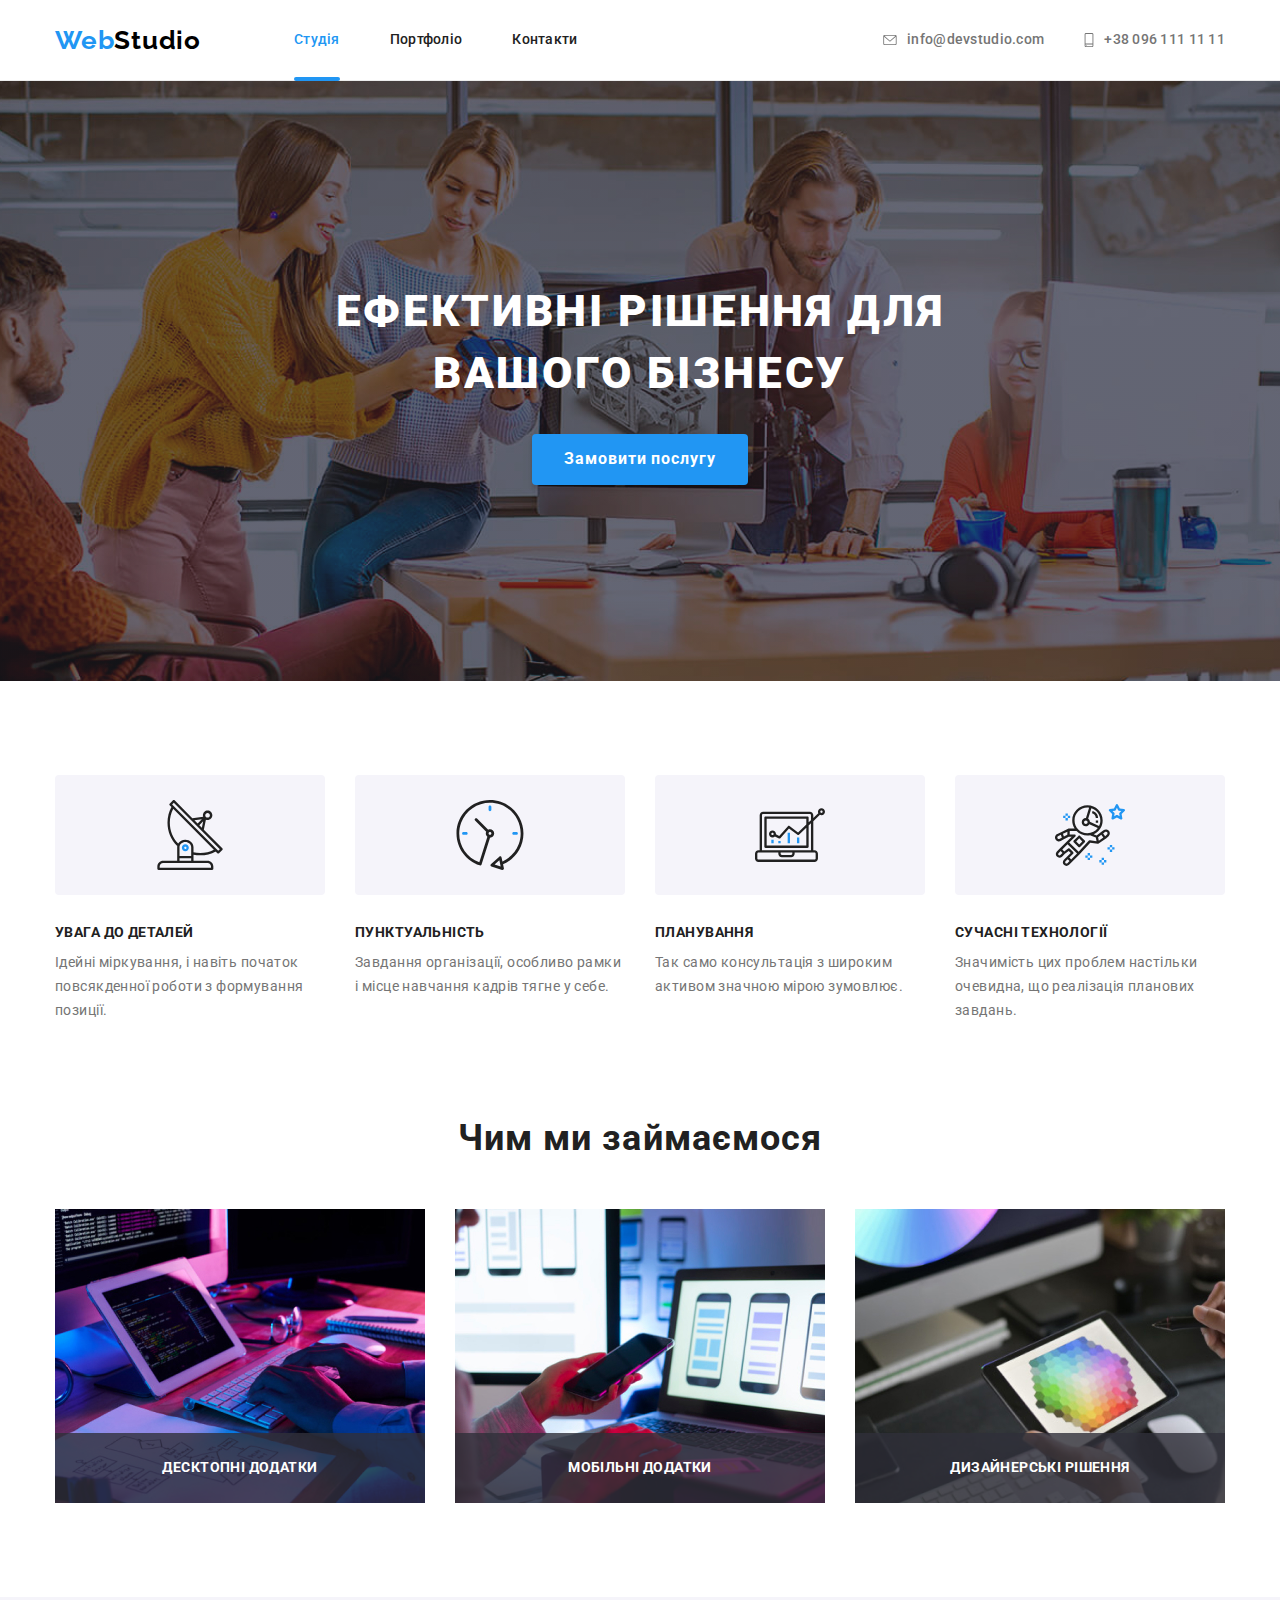
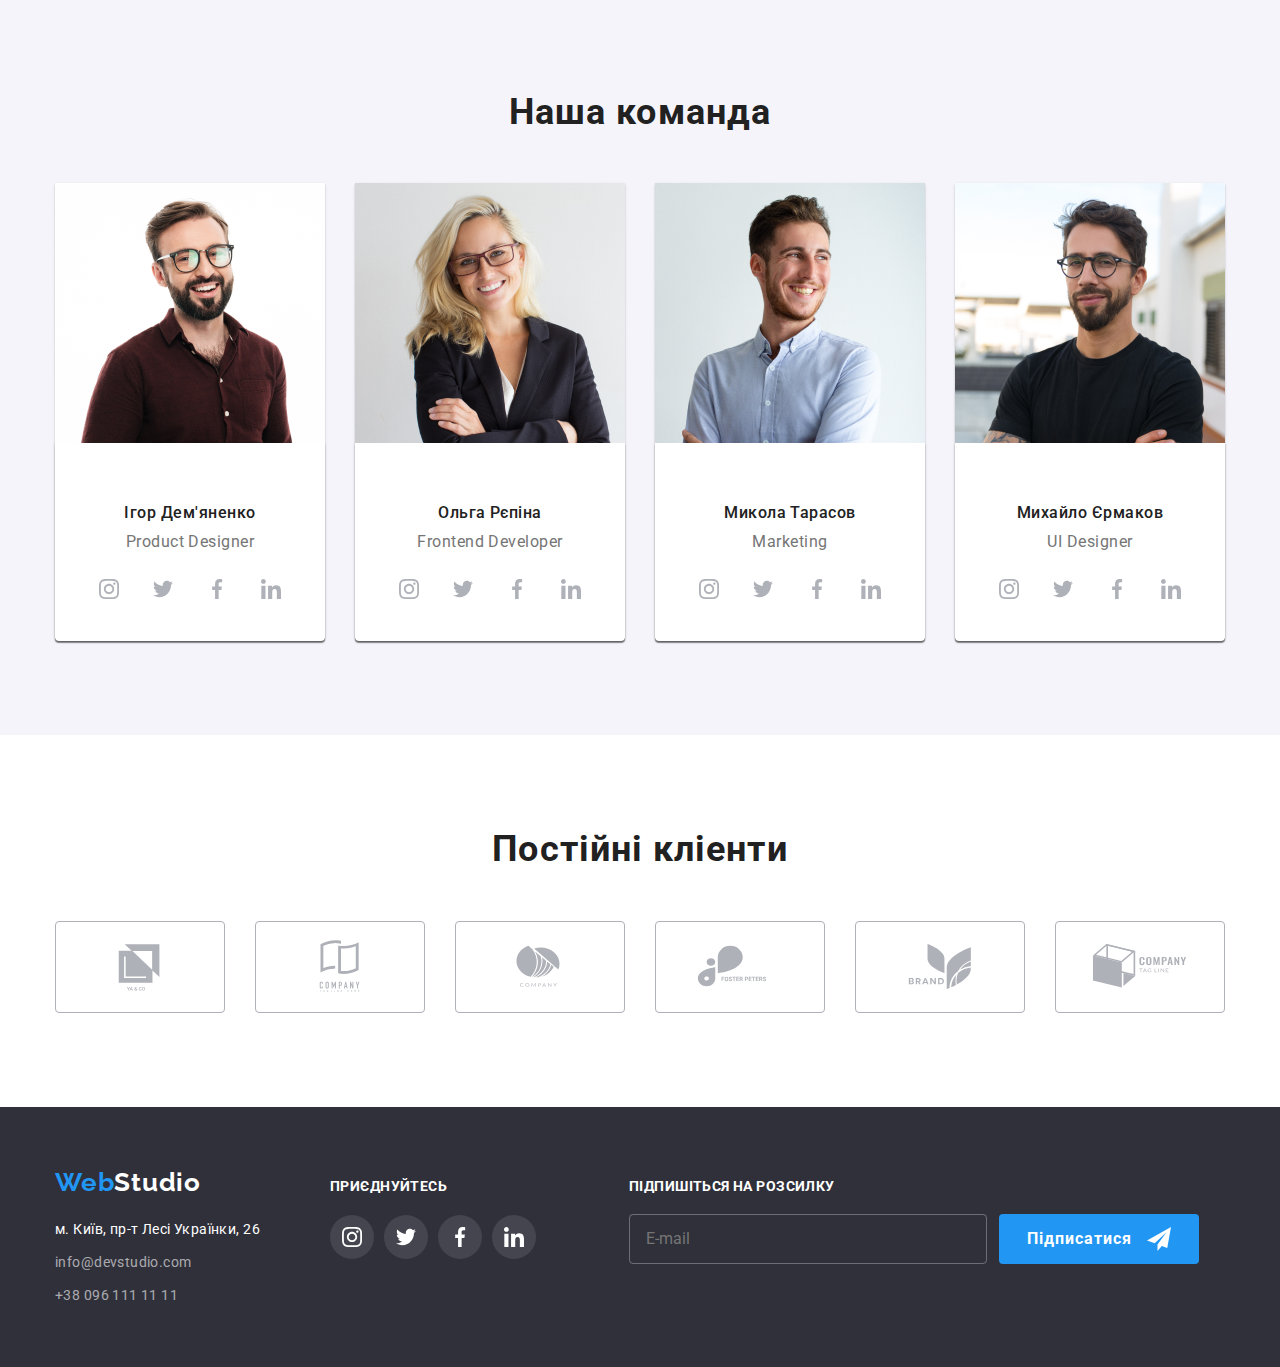
==== commit 41049451: "исправила футер и секцию клиентов" ====
--- a/index.html
+++ b/index.html
@@ -432,130 +432,117 @@
       </div>
     </section>
     <!--Clients-->
-    <section class="clients container section">
-      <div class="container">
-        <h2 class="clients__title">Постійні клієнти</h2>
-        <ul class="clients__list list">
+    <section class="clients">
+      <div class="clients__container">
+        <h2 class="clients__title">Постійні кліенти</h2>
+        <ul class="clients__list">
           <li class="clients__item">
-            <a href="#" class="clients__icon">
-              <svg class="clients__svg" width="106" height="60">
-                <use href="./images/icons.svg#icon-group"></use>
+            <a class="link-client" href="/">
+              <svg class="link-client__logo" width="106px" height="60px">
+                <use href="./images/icons.svg#logo-one"></use>
               </svg>
             </a>
           </li>
           <li class="clients__item">
-            <a href="#" class="clients__icon">
-              <svg class="clients__svg" width="106" height="60">
-                <use href="./images/icons.svg#icon-group-1"></use>
+            <a class="link-client" href="/">
+              <svg class="link-client__logo" width="106px" height="60px">
+                <use href="./images/icons.svg#logo-two"></use>
               </svg>
             </a>
           </li>
           <li class="clients__item">
-            <a href="#" class="clients__icon">
-              <svg class="clients__svg" width="106" height="60">
-                <use href="./images/icons.svg#icon-group-2"></use>
+            <a class="link-client" href="/">
+              <svg class="link-client__logo" width="106px" height="60px">
+                <use href="./images/icons.svg#logo-three"></use>
               </svg>
             </a>
           </li>
           <li class="clients__item">
-            <a href="#" class="clients__icon">
-              <svg class="clients__svg" width="106" height="60">
-                <use href="./images/icons.svg#icon-group-3"></use>
+            <a class="link-client" href="/">
+              <svg class="link-client__logo" width="106px" height="60px">
+                <use href="./images/icons.svg#logo-four"></use>
               </svg>
             </a>
           </li>
           <li class="clients__item">
-            <a href="#" class="clients__icon">
-              <svg class="clients__svg">
-                <use href="./images/icons.svg#icon-group-4"></use>
+            <a class="link-client" href="/">
+              <svg class="link-client__logo" width="106px" height="60px">
+                <use href="./images/icons.svg#logo-five"></use>
               </svg>
             </a>
           </li>
           <li class="clients__item">
-            <a href="#" class="clients__icon">
-              <svg class="clients__svg">
-                <use href="./images/icons.svg#icon-group-5"></use>
+            <a class="link-client" href="/">
+              <svg class="link-client__logo" width="106px" height="60px">
+                <use href="./images/icons.svg#logo-six"></use>
               </svg>
             </a>
           </li>
         </ul>
-      <div>
+      </div>
     </section>
-  </main>
-  <!--Footer-->
-  <footer class="footer">
-    <div class="footer__main container">
-      <div class="footer__list">
-        <!--Address-->
-        <div class="footer__address">
-          <a href="./index.html" class="logo">Web<span class="logo__footer">Studio</span></a>
-          <address class="address">
-            <ul class="address__list list">
-              <li class="address__item">
-                <a href="https://goo.gl/maps/w5W1yfR7xaKUDnxX9" target="_blank" rel="noreferrer"
-                  class="address__cont">м. Київ, пр-т Лесі Українки, 26</a>
-              </li>
-              <li class="address__item">
-                <a href="mailto:info@devstudio.com" class="address__cont address__cont--color">info@devstudio.com</a>
-              </li>
-              <li class="address__item">
-                <a href="tel:+380961111111" class="address__cont address__cont--color">+38 096 111 11 11</a>
-              </li>
+    </main>
+    <!-- Basement -->
+    <footer class="footer">
+      <div class="footer__container">
+        <div class="address-container">
+          <a class="address-container__logo" href="./index.html">Web<span
+              class="address-container__logo--white">Studio</span></a>
+          <address class="footer-contacts">
+            <ul class="footer-contacts__list">
+              <li><a class="footer__contact--light" href="https://goo.gl/maps/C3TWV4PwisccWHNz8" target="_blank"
+                  rel="noopener norefererr nofollow">м. Київ, пр-т Лесі Українки, 26</a></li>
+              <li><a class="footer__contact--dark" href="mailto:info@devstudio.com">info@devstudio.com</a></li>
+              <li><a class="footer__contact--dark" href="tel:+380961111111">+38 096 111 11 11</a></li>
             </ul>
           </address>
         </div>
-        <!--Footer Networks-->
-        <div class="footer__networks">
-          <h2 class="footer__title">приєднуйтесь</h2>
-          <ul class="network list">
-            <li>
-              <a href="https://instagram.com" target="_blank" rel="nofollow noopener noreferrer" class="network__icon">
-                <svg class="network__svg" width="20" height="20">
+        <div class="invite-container">
+          <h3 class="invite-container__title">приєднуйтесь</h3>
+          <ul class="invite-container__list">
+            <li>
+              <a class="invite-container__link" href="/">
+                <svg class="invite-container__social-icon" width="20px" height="20px">
                   <use href="./images/icons.svg#icon-instagram"></use>
                 </svg>
               </a>
             </li>
             <li>
-              <a href="https://twitter.com" aria-label="Twitter icon" target="_blank" rel="nofollow noopener noreferrer"
-                class="network__icon">
-                <svg class="network__svg" width="20" height="20">
+              <a class="invite-container__link" href="/">
+                <svg class="invite-container__social-icon" width="20px" height="20px">
                   <use href="./images/icons.svg#icon-twitter"></use>
                 </svg>
               </a>
             </li>
             <li>
-              <a href="https://facebook.com" aria-label="Facebook icon" target="_blank" rel="nofollow noopener noreferrer"
-                class="network__icon">
-                <svg class="network__svg" width="20" height="20">
+              <a class="invite-container__link" href="/">
+                <svg class="invite-container__social-icon" width="20px" height="20px">
                   <use href="./images/icons.svg#icon-facebook"></use>
                 </svg>
               </a>
             </li>
             <li>
-              <a href="https://linkedin.com" aria-label="LinkedIn icon" target="_blank" rel="nofollow noopener noreferrer"
-                class="network__icon">
-                <svg class="network__svg" width="20" height="20">
+              <a class="invite-container__link" href="/">
+                <svg class="invite-container__social-icon" width="20px" height="20px">
                   <use href="./images/icons.svg#icon-linkedin"></use>
                 </svg>
               </a>
             </li>
           </ul>
         </div>
+        <div class="mailing-form">
+          <strong class="mailing-form__title">Підпишіться на розсилку</strong>
+          <form class="mailing-form__field-wrapper">
+            <input class="mailing-form__field" name="mailing" type="text" placeholder="E-mail">
+            <button type="submit" class="mailing-button">Підписатися
+              <svg class="mailing-button__icon" width="24" height="24">
+                <use href="./images/icons.svg#send-icon"></use>
+              </svg>
+            </button>
+          </form>
+        </div>
       </div>
-      <!--Footer Subscription-->
-      <form class="subscription">
-        <div class="subscription__mail">
-          <label for="mail">Підпишіться на розсилку</label>
-          <input class="subscription__input" type="email" name="mail" id="mail" placeholder="E-mail" />
-        </div>
-        <button type="submit" class="subscription__btn">Підписатися
-          <svg class="subscription__icon" width="24" height="24">
-            <use href="./images/icons.svg#icon-subscription"></use>
-          </svg>
-        </button>
-      </form>
-    </div>
-  </footer>
+    </footer>
   <!--Backdrop-->
   <div class="backdrop is-hidden" data-modal>
     <div class="modal">
@@ -608,7 +595,8 @@
               <svg width="16px" height="15px">
                 <use href="./images/icons.svg#icon-vector"></use>
               </svg>
-              Погоджуюся з розсилкою та приймаю <a href="#">Умови договору</a>
+              <span class="form__agree">Погоджуюся з розсилкою та приймаю
+                <a class="form__link" href="">Умови договору</a></span>
             </label>
           </div>
           <button type="submit" class="modal__btn">Відправити</button>
--- a/css/main.min.css
+++ b/css/main.min.css
@@ -1 +1 @@
-body{font-family:"Roboto",sans-serif;color:#212121}body.modal-open{overflow:hidden}body.menu-open{overflow:hidden}body.is-open{overflow:hidden}button{cursor:pointer;font-family:inherit}img{display:block;max-width:100%;height:auto}h1,h2,h3,h4,h5,h6,p,ul,li{margin:0;padding:0}.container{width:100%;padding:0 15px;margin:0 auto}@media screen and (min-width: 480px){.container{width:480px}}@media screen and (min-width: 768px){.container{width:768px}}@media screen and (min-width: 1200px){.container{width:1200px}}.list{margin:0;padding:0;list-style:none}.link{text-decoration:none}.visually-hidden{position:absolute;white-space:nowrap;width:1px;height:1px;overflow:hidden;border:0;padding:0;clip:rect(0 0 0 0);-webkit-clip-path:inset(50%);clip-path:inset(50%);margin:-1px}.section{padding-top:60px;padding-bottom:60px}@media screen and (min-width: 1200px){.section{padding-top:94px;padding-bottom:94px}}.logo{padding:20px 0 20px 0;font-weight:700;font-size:26px;line-height:1.19;letter-spacing:.03em;text-decoration:none;font-family:"Raleway",sans-serif;color:#2196f3}.logo__header{color:#000}.logo__footer{color:#fff}.network{display:-webkit-inline-box;display:-ms-inline-flexbox;display:inline-flex;-webkit-box-pack:center;-ms-flex-pack:center;justify-content:center;-ms-flex-wrap:wrap;flex-wrap:wrap;gap:10px}.network__group{padding-top:30px;padding-bottom:30px;background-color:var(--second-color);border-radius:0px 0px 4px 4px;-webkit-box-shadow:0px 1px 3px rgba(0,0,0,.12),0px 1px 1px rgba(0,0,0,.14),0px 2px 1px rgba(0,0,0,.2);box-shadow:0px 1px 3px rgba(0,0,0,.12),0px 1px 1px rgba(0,0,0,.14),0px 2px 1px rgba(0,0,0,.2)}.network__icon{-webkit-transition:background-color 250ms cubic-bezier(0.4, 0, 0.2, 1);transition:background-color 250ms cubic-bezier(0.4, 0, 0.2, 1);display:-webkit-box;display:-ms-flexbox;display:flex;-webkit-box-pack:center;-ms-flex-pack:center;justify-content:center;-webkit-box-align:center;-ms-flex-align:center;align-items:center;width:44px;height:44px;border-radius:50%;background-color:rgba(255,255,255,.1)}.network__icon:hover,.network__icon:focus{background-color:#2196f3}.network__icon--team{background-color:#fff}.network__icon--team:hover>.network__svg--team{fill:#fff}.network__svg{fill:#fff}.network__svg--team{-webkit-transition:fill 250ms cubic-bezier(0.4, 0, 0.2, 1);transition:fill 250ms cubic-bezier(0.4, 0, 0.2, 1);fill:#afb1b8}.header{background-color:#fff;border-bottom:1px solid #ececec}.header__main{display:-webkit-box;display:-ms-flexbox;display:flex;-webkit-box-align:center;-ms-flex-align:center;align-items:center}.button{display:none}@media screen and (max-width: 767px){.button{display:-webkit-inline-box;display:-ms-inline-flexbox;display:inline-flex;margin:0;padding:0;margin-left:auto;border:none;background-color:rgba(0,0,0,0)}}.button.button__close{display:block}.button.is-open .button__close{display:block}.button.is-open .button__menu{display:none;position:absolute}.button:hover,.button:focus{fill:#2196f3}.button--close{position:absolute;top:10px;right:15px}.button--close svg{padding:5px}.menu{display:-webkit-box;display:-ms-flexbox;display:flex;-webkit-box-orient:vertical;-webkit-box-direction:normal;-ms-flex-direction:column;flex-direction:column;-webkit-box-pack:justify;-ms-flex-pack:justify;justify-content:space-between;overflow-y:auto;z-index:1}@media screen and (min-width: 768px){.menu{display:contents}}@media screen and (max-width: 767px){.menu{position:fixed;top:0;left:0;width:100%;height:100%;padding:48px 40px;background-color:#fff}}@media screen and (max-width: 369px){.menu{padding:48px 25px}}@media screen and (max-width: 767px){.menu.is-open{display:none}}.nav__list{display:block}@media screen and (min-width: 768px){.nav__list{display:-webkit-box;display:-ms-flexbox;display:flex;gap:50px;margin-left:93px}}@media screen and (max-width: 767px){.nav__item{margin-bottom:32px}}.nav__link{-webkit-transition:color 250ms cubic-bezier(0.4, 0, 0.2, 1);transition:color 250ms cubic-bezier(0.4, 0, 0.2, 1);font-style:normal;font-weight:500;font-size:40px;line-height:1.175;letter-spacing:.02em;text-decoration:none;color:#212121}@media screen and (max-width: 379px){.nav__link{font-size:30px}}@media screen and (min-width: 768px){.nav__link{display:block;padding-top:32px;padding-bottom:32px;font-weight:500;font-size:14px;line-height:1.14;letter-spacing:.02em}}.nav__link:hover,.nav__link:focus{color:#2196f3}.nav__page{position:relative;color:#2196f3}@media screen and (min-width: 768px){.nav__page::after{position:absolute;content:"";bottom:-1px;display:block;width:100%;height:4px;border-radius:2px;background-color:#2196f3}}@media screen and (min-width: 768px){.mobile{margin-left:auto}}.nav-list-contact{display:none}@media screen and (min-width: 768px){.nav-list-contact{display:-webkit-box;display:-ms-flexbox;display:flex;-webkit-box-orient:vertical;-webkit-box-direction:normal;-ms-flex-direction:column;flex-direction:column;-webkit-box-align:baseline;-ms-flex-align:baseline;align-items:baseline;-webkit-box-pack:end;-ms-flex-pack:end;justify-content:flex-end;gap:10px;margin:0;padding:0}}.mail-header{margin-bottom:10px}@media screen and (min-width: 768px){.mail-header{margin-top:10px}}@media screen and (min-width: 1200px){.mail-header:not(:last-child){margin-right:40px}}.header-tel-link{display:-webkit-box;display:-ms-flexbox;display:flex;-webkit-box-align:center;-ms-flex-align:center;align-items:center;font-weight:500;font-size:12px;line-height:1.14;letter-spacing:.02em;color:#757575}@media screen and (min-width: 1200px){.header-tel-link{font-size:14px}}.header-mail-link{display:-webkit-box;display:-ms-flexbox;display:flex;-webkit-box-align:center;-ms-flex-align:center;align-items:center;-webkit-box-pack:center;-ms-flex-pack:center;justify-content:center;font-weight:500;font-size:12px;line-height:1.14;letter-spacing:.02em;color:#757575}@media screen and (min-width: 1200px){.header-mail-link{font-size:14px}}.contact-icon{fill:#757575;margin-right:10px;-webkit-transition:fill 250ms cubic-bezier(0.4, 0, 0.2, 1);transition:fill 250ms cubic-bezier(0.4, 0, 0.2, 1)}.link:hover .contact-icon,.link:focus .contact-icon{fill:#2196f3}@media screen and (max-width: 1999px){.mail{width:14px;height:10px}}@media screen and (max-width: 1999px){.tel{width:10px;height:14px}}.contact{display:block}@media screen and (min-width: 1200px){.contact{display:-webkit-inline-box;display:-ms-inline-flexbox;display:inline-flex}}.social{display:-webkit-box;display:-ms-flexbox;display:flex;-ms-flex-wrap:wrap;flex-wrap:wrap;gap:20px}@media screen and (max-width: 439px){.social{-webkit-box-orient:vertical;-webkit-box-direction:normal;-ms-flex-direction:column;flex-direction:column}}@media screen and (min-width: 768px){.social{display:none}}.social__network{position:relative;font-weight:500;font-size:18px;line-height:1.2222222222;letter-spacing:.02em;text-decoration:none;color:#2196f3}@media screen and (max-width: 439px){.social__network{-ms-flex-negative:2;flex-shrink:2}}@media screen and (min-width: 440px){.social__network--after::after{position:absolute;top:0;left:-10px;content:"";display:block;width:0px;height:22px;border:1px solid rgba(33,33,33,.2)}}.hero{max-width:1600px;height:600px;margin-right:auto;margin-left:auto;padding:200px 0;background-color:var(--footer-bc);background-repeat:no-repeat;background-position:center;background-size:cover;background-image:-webkit-gradient(linear, left top, right top, from(rgba(47, 48, 58, 0.4)), to(rgba(47, 48, 58, 0.4))),url("../images/hero/hero_s@1x.jpg");background-image:linear-gradient(to right, rgba(47, 48, 58, 0.4), rgba(47, 48, 58, 0.4)),url("../images/hero/hero_s@1x.jpg")}@media screen and (max-width: 1199px){.hero{height:400px;padding-top:118px;padding-bottom:118px}}@media screen and (min-device-pixel-ratio: 2),screen and (-webkit-min-device-pixel-ratio: 2),screen and (min-resolution: 192dpi),screen and (min-resolution: 2dpx){.hero{background-image:-webkit-gradient(linear, left top, right top, from(rgba(47, 48, 58, 0.4)), to(rgba(47, 48, 58, 0.4))),url("../images/hero/hero_s@2x.jpg");background-image:linear-gradient(to right, rgba(47, 48, 58, 0.4), rgba(47, 48, 58, 0.4)),url("../images/hero/hero_s@2x.jpg")}}@media screen and (min-width: 481px){.hero{background-image:-webkit-gradient(linear, left top, right top, from(rgba(47, 48, 58, 0.4)), to(rgba(47, 48, 58, 0.4))),url("../images/hero/hero_m@1x.jpg");background-image:linear-gradient(to right, rgba(47, 48, 58, 0.4), rgba(47, 48, 58, 0.4)),url("../images/hero/hero_m@1x.jpg")}}@media screen and (min-width: 481px)and (min-device-pixel-ratio: 2),screen and (min-width: 481px)and (-webkit-min-device-pixel-ratio: 2),screen and (min-width: 481px)and (min-resolution: 192dpi),screen and (min-width: 481px)and (min-resolution: 2dpx){.hero{background-image:-webkit-gradient(linear, left top, right top, from(rgba(47, 48, 58, 0.4)), to(rgba(47, 48, 58, 0.4))),url("../images/hero/hero_m@2x.jpg");background-image:linear-gradient(to right, rgba(47, 48, 58, 0.4), rgba(47, 48, 58, 0.4)),url("../images/hero/hero_m@2x.jpg")}}@media screen and (min-width: 769px){.hero{background-image:-webkit-gradient(linear, left top, right top, from(rgba(47, 48, 58, 0.4)), to(rgba(47, 48, 58, 0.4))),url("../images/hero/hero_L@1x.jpg");background-image:linear-gradient(to right, rgba(47, 48, 58, 0.4), rgba(47, 48, 58, 0.4)),url("../images/hero/hero_L@1x.jpg")}}@media screen and (min-width: 769px)and (min-device-pixel-ratio: 2),screen and (min-width: 769px)and (-webkit-min-device-pixel-ratio: 2),screen and (min-width: 769px)and (min-resolution: 192dpi),screen and (min-width: 769px)and (min-resolution: 2dpx){.hero{background-image:-webkit-gradient(linear, left top, right top, from(rgba(47, 48, 58, 0.4)), to(rgba(47, 48, 58, 0.4))),url("../images/hero/hero_L@2x.jpg");background-image:linear-gradient(to right, rgba(47, 48, 58, 0.4), rgba(47, 48, 58, 0.4)),url("../images/hero/hero_L@2x.jpg")}}.hero__title{margin:0 auto;font-weight:900;font-size:44px;line-height:1.4;text-align:center;letter-spacing:.06em;text-transform:uppercase;color:#fff}@media screen and (max-width: 1199px){.hero__title{max-width:360px;font-size:26px;line-height:1.6}}@media screen and (min-width: 1200px){.hero__title{width:696px}}.hero__btn{display:block;cursor:pointer;border:none;border-radius:4px;margin-left:auto;margin-right:auto;margin-top:30px;margin-bottom:auto;padding:10px 32px;font-family:inherit;font-weight:700;font-size:16px;line-height:1.9;letter-spacing:.06em;color:#fff;background-color:#2196f3;-webkit-box-shadow:0px 4px 4px rgba(0,0,0,.15);box-shadow:0px 4px 4px rgba(0,0,0,.15);-webkit-transition:background-color 250ms cubic-bezier(0.4, 0, 0.2, 1);transition:background-color 250ms cubic-bezier(0.4, 0, 0.2, 1)}.hero__btn:hover,.hero__btn:focus{background-color:#188ce8;-webkit-box-shadow:0px 4px 4px rgba(0,0,0,.15);box-shadow:0px 4px 4px rgba(0,0,0,.15)}.advantages{background-color:#fff}@media screen and (min-width: 1200px){.advantages{padding-bottom:0}}.advantages__list{display:-webkit-box;display:-ms-flexbox;display:flex;-ms-flex-wrap:wrap;flex-wrap:wrap;gap:30px}@media screen and (max-width: 1199px){.advantages__list{-webkit-box-pack:center;-ms-flex-pack:center;justify-content:center}}@media screen and (min-width: 768px){.advantages__item{-ms-flex-preferred-size:calc((100% - 30px)/2);flex-basis:calc((100% - 30px)/2)}}@media screen and (min-width: 1200px){.advantages__item{-ms-flex-preferred-size:calc((100% - 90px)/4);flex-basis:calc((100% - 90px)/4)}}.advantages__icon{display:-webkit-box;display:-ms-flexbox;display:flex;-webkit-box-pack:center;-ms-flex-pack:center;justify-content:center;-webkit-box-align:center;-ms-flex-align:center;align-items:center;height:120px;margin-bottom:30px;border-radius:4px;background-color:#f5f4fa}@media screen and (min-width: 480px){.advantages__icon{width:450px}}@media screen and (min-width: 768px){.advantages__icon{width:354px}}@media screen and (min-width: 1200px){.advantages__icon{width:270px}}.advantages__svg{width:70px;height:70px}.advantages__title{margin-bottom:10px;font-size:14px;line-height:1.14;letter-spacing:.03em;text-transform:uppercase}@media screen and (max-width: 767px){.advantages__title{text-align:center}}.advantages__text{font-size:14px;line-height:1.71;letter-spacing:.03em;color:#757575}@media screen and (min-width: 480px){.advantages__text{width:354px}}@media screen and (min-width: 1200px){.advantages__text{width:270px}}.practice{background-color:#fff}.practice__title{margin-bottom:50px;font-size:36px;line-height:1.17;text-align:center;letter-spacing:.03em}.practice__list{display:-webkit-box;display:-ms-flexbox;display:flex;gap:30px;-ms-flex-wrap:wrap;flex-wrap:wrap}.practice__item{position:relative;-ms-flex-preferred-size:calc((100% - 60px)/3);flex-basis:calc((100% - 60px)/3)}.practice__img{display:block}.practice__lining{position:absolute;bottom:0;width:370px;height:70px;background-color:rgba(47,48,58,.8)}.practice__name{padding-top:27px;padding-bottom:27px;font-size:14px;line-height:1.14;text-align:center;letter-spacing:.03em;text-transform:uppercase;color:#fff}@media screen and (max-width: 1199px){.practice{display:none}}.team{text-align:center;background-color:#f5f4fa}.team__title{margin-bottom:50px;font-size:36px;line-height:1.17;letter-spacing:.03em}.team__list{display:-webkit-box;display:-ms-flexbox;display:flex;gap:30px;-ms-flex-wrap:wrap;flex-wrap:wrap;-webkit-box-pack:center;-ms-flex-pack:center;justify-content:center}.team__item{background:#fff;-webkit-box-shadow:0px 1px 3px rgba(0,0,0,.12),0px 1px 1px rgba(0,0,0,.14),0px 2px 1px rgba(0,0,0,.2);box-shadow:0px 1px 3px rgba(0,0,0,.12),0px 1px 1px rgba(0,0,0,.14),0px 2px 1px rgba(0,0,0,.2);border-radius:0px 0px 4px 4px}@media screen and (min-width: 768px){.team__item{-ms-flex-preferred-size:calc((100% - 30px)/2);flex-basis:calc((100% - 30px)/2)}}@media screen and (min-width: 1200px){.team__item{-ms-flex-preferred-size:calc((100% - 90px)/4);flex-basis:calc((100% - 90px)/4)}}.team__name{margin:30px 0 10px 0;font-weight:500;font-size:16px;line-height:1.19;letter-spacing:.03em}.team__text{margin-bottom:16px;font-size:16px;line-height:1.19;letter-spacing:.03em;color:#757575}.team img{width:450px}@media screen and (min-width: 480px){.team img{height:460px}}@media screen and (min-width: 768px){.team img{width:354px;height:374px}}@media screen and (min-width: 1200px){.team img{width:270px;height:260px}}.clients{padding:60px 0}.clients__list{display:-webkit-box;display:-ms-flexbox;display:flex;-ms-flex-wrap:wrap;flex-wrap:wrap;-webkit-box-orient:horizontal;-webkit-box-direction:normal;-ms-flex-direction:row;flex-direction:row;-webkit-box-align:stretch;-ms-flex-align:stretch;align-items:stretch;-ms-flex-pack:distribute;justify-content:space-around;margin:0;gap:30px}@media screen and (min-width: 1200px){.clients{padding:94px 0}.clients__list{-ms-flex-wrap:nowrap;flex-wrap:nowrap;-webkit-box-pack:justify;-ms-flex-pack:justify;justify-content:space-between}}.client__list--logo{color:var(--client-background);border:1px solid currentColor;border-radius:4px;width:210px;height:92px;display:-webkit-box;display:-ms-flexbox;display:flex;-webkit-box-pack:center;-ms-flex-pack:center;justify-content:center;-webkit-box-align:center;-ms-flex-align:center;align-items:center;cursor:pointer;fill:currentColor;-webkit-transition:color 250ms cubic-bezier(0.4, 0, 0.2, 1);transition:color 250ms cubic-bezier(0.4, 0, 0.2, 1)}.client__list--logo:hover,.client__list--logo:focus{color:var(--brand-color)}.portfolio{padding-top:94px;padding-bottom:94px;background-color:#fff}.portfolio__names{display:-webkit-box;display:-ms-flexbox;display:flex;-ms-flex-wrap:wrap;flex-wrap:wrap;-webkit-box-pack:center;-ms-flex-pack:center;justify-content:center;margin-bottom:50px;gap:8px}.portfolio__elment{-ms-flex-line-pack:start;align-content:flex-start}.portfolio__btn{-webkit-transition:background-color 250ms,color 250ms,border-radius 250ms cubic-bezier(0.4, 0, 0.2, 1),-webkit-box-shadow 250ms;transition:background-color 250ms,color 250ms,border-radius 250ms cubic-bezier(0.4, 0, 0.2, 1),-webkit-box-shadow 250ms;transition:background-color 250ms,color 250ms,box-shadow 250ms,border-radius 250ms cubic-bezier(0.4, 0, 0.2, 1);transition:background-color 250ms,color 250ms,box-shadow 250ms,border-radius 250ms cubic-bezier(0.4, 0, 0.2, 1),-webkit-box-shadow 250ms;padding:6px 25px;border:none;border-radius:4px;font-weight:500;font-size:16px;line-height:1.62;text-align:center;letter-spacing:.03em;background-color:#f5f4fa;color:#212121}.portfolio__btn:hover,.portfolio__btn:focus{background-color:#2196f3;color:#fff;-webkit-box-shadow:0px 3px 1px rgba(0,0,0,.1),0px 1px 2px rgba(0,0,0,.08),0px 2px 2px rgba(0,0,0,.12);box-shadow:0px 3px 1px rgba(0,0,0,.1),0px 1px 2px rgba(0,0,0,.08),0px 2px 2px rgba(0,0,0,.12)}.portfolio__list{display:-webkit-box;display:-ms-flexbox;display:flex;-ms-flex-wrap:wrap;flex-wrap:wrap;gap:30px}.portfolio__item{-webkit-transition:250ms cubic-bezier(0.4, 0, 0.2, 1);transition:250ms cubic-bezier(0.4, 0, 0.2, 1);width:450px}.portfolio__item:hover,.portfolio__item:focus{-webkit-box-shadow:0px 1px 1px rgba(0,0,0,.12),0px 4px 4px rgba(0,0,0,.06),1px 4px 6px rgba(0,0,0,.16);box-shadow:0px 1px 1px rgba(0,0,0,.12),0px 4px 4px rgba(0,0,0,.06),1px 4px 6px rgba(0,0,0,.16)}@media screen and (min-width: 768px){.portfolio__item{width:354px;-ms-flex-preferred-size:calc((100% - 30px)/2);flex-basis:calc((100% - 30px)/2)}}@media screen and (min-width: 1200px){.portfolio__item{width:370px;-ms-flex-preferred-size:calc((100% - 60px)/3);flex-basis:calc((100% - 60px)/3)}}.portfolio__link{text-decoration:none}.portfolio__img{height:294px}@media screen and (max-width: 767px){.portfolio__img{width:450px}}.portfolio__overlay{position:relative;overflow:hidden}.portfolio__item:hover .portfolio__overlay-text{-webkit-transform:translateY(0);transform:translateY(0)}.portfolio__overlay-text{-webkit-transition:-webkit-transform 250ms cubic-bezier(0.4, 0, 0.2, 1);transition:-webkit-transform 250ms cubic-bezier(0.4, 0, 0.2, 1);transition:transform 250ms cubic-bezier(0.4, 0, 0.2, 1);transition:transform 250ms cubic-bezier(0.4, 0, 0.2, 1), -webkit-transform 250ms cubic-bezier(0.4, 0, 0.2, 1);position:absolute;-webkit-transform:translateY(100%);transform:translateY(100%);top:0;width:100%;height:100%;padding:63px 24px;font-size:18px;line-height:1.55;letter-spacing:.03em;background-color:rgba(33,150,243,.9);color:#fff}.portfolio__item-text{padding:24px 20px;border:1px solid #eee;border-top:none}.portfolio__title{margin-bottom:4px;font-size:18px;line-height:2;letter-spacing:.06em;color:#212121}.portfolio__text{font-size:16px;line-height:1.87;letter-spacing:.03em;color:#757575}.footer{padding-top:60px;padding-bottom:60px;margin:0;background-color:var(--accent-bg-color)}@media screen and (min-width: 1200px){.footer{display:block;margin:0}}.footer__logo{display:block;margin-bottom:20px}@media screen and (min-width: 768px)and (max-width: 1199px){.footer__logo{display:-webkit-box;display:-ms-flexbox;display:flex;margin-bottom:20px;margin-left:85px}}@media screen and (min-width: 1200px){.footer__logo{display:block;margin-bottom:20px}}.footer__list{list-style:none;display:-webkit-box;display:-ms-flexbox;display:flex;-webkit-box-orient:vertical;-webkit-box-direction:normal;-ms-flex-direction:column;flex-direction:column;-webkit-box-align:center;-ms-flex-align:center;align-items:center;margin:0;padding:0}@media screen and (max-width: 1199px){.footer__list{margin-bottom:60px}}@media screen and (min-width: 1200px){.footer__list{display:block}}.footer__item{margin-left:0;margin-bottom:9px}.footer__item:last-child{margin-bottom:0}.footer__address{color:var(--primary-bg-color);font-size:14px;line-height:1.7;font-family:var(--primary-font);font-style:normal;font-weight:400;line-height:1.7;-webkit-transition:color 250ms cubic-bezier(0.4, 0, 0.2, 1);transition:color 250ms cubic-bezier(0.4, 0, 0.2, 1)}.footer__address:hover,.footer__address:focus{color:var(--accent-text-color)}.footer__email,.footer__phone{font-family:var(--primary-font);font-style:normal;font-weight:400;font-size:14px;line-height:1.7;color:rgba(255,255,255,.6);-webkit-transition:color 250ms cubic-bezier(0.4, 0, 0.2, 1);transition:color 250ms cubic-bezier(0.4, 0, 0.2, 1)}.footer__email:hover,.footer__email:focus{color:var(--accent-text-color)}.footer__phone:hover,.footer__phone:focus{color:var(--accent-text-color)}.footer__content{display:block;-webkit-box-pack:center;-ms-flex-pack:center;justify-content:center;gap:10px;margin-left:70px;margin-right:74px}.footer__title{font-family:var(--primary-font);font-weight:700;font-size:14px;line-height:1.14;letter-spacing:.03em;text-transform:uppercase;color:var(--primary-bg-color)}@media screen and (max-width: 1199px){.footer__title{text-align:center}}.footer-socials__list{display:-webkit-box;display:-ms-flexbox;display:flex;gap:10px;margin-top:20px;padding:0}@media screen and (max-width: 767px){.footer-socials__list{margin-bottom:60px}}@media screen and (min-width: 768px){.footer-socials__list{-webkit-box-align:baseline;-ms-flex-align:baseline;align-items:baseline}}.footer-socials__link:hover,.footer-socials__link:focus{fill:var(--primary-bg-color);background-color:var(--accent-text-color)}.footer-socials__link{display:-webkit-box;display:-ms-flexbox;display:flex;-webkit-box-align:center;-ms-flex-align:center;align-items:center;-webkit-box-pack:center;-ms-flex-pack:center;justify-content:center;width:44px;height:44px;background-color:rgba(255,255,255,.1);border-radius:50%;-webkit-transition:background-color 250ms cubic-bezier(0.4, 0, 0.2, 1);transition:background-color 250ms cubic-bezier(0.4, 0, 0.2, 1)}.footer-socials__item{display:-webkit-box;display:-ms-flexbox;display:flex;gap:10px;width:44px;height:44px;fill:var(--icon-color)}.footer-socials__icon{fill:var(--primary-bg-color);-webkit-transition:background-color 250ms cubic-bezier(0.4, 0, 0.2, 1);transition:background-color 250ms cubic-bezier(0.4, 0, 0.2, 1)}.footer-socials__icon:hover,.footer-socials__icon:focus{fill:var(--primary-bg-color);background-color:var(--accent-text-color)}.footer-form{display:-webkit-box;display:-ms-flexbox;display:flex;margin-top:20px}@media screen and (max-width: 1199px){.footer-form{-webkit-box-orient:vertical;-webkit-box-direction:normal;-ms-flex-direction:column;flex-direction:column;-webkit-box-align:center;-ms-flex-align:center;align-items:center}}.footer-form__label{width:100%;height:50px;margin-right:12px;border-radius:4px;background-color:var(--accent-bg-color)}@media screen and (min-width: 480px){.footer-form__label{width:358px}}.footer-form__input{width:100%;height:50px;color:rgba(255,255,255,.6);font-size:16px;line-height:1.25;-webkit-box-align:center;-ms-flex-align:center;align-items:center;letter-spacing:.03em;padding-left:16px;background-color:var(--accent-bg-color);border:1px solid rgba(255,255,255,.3);-webkit-transition:border 250ms cubic-bezier(0.4, 0, 0.2, 1);transition:border 250ms cubic-bezier(0.4, 0, 0.2, 1)}@media screen and (max-width: 1199px){.footer-form__input{margin-bottom:20px}}.footer-form__input:hover,.footer-form__input:focus{border:1px solid var(--accent-text-color)}.footer-button{position:relative;width:200px;height:50px;text-align:center;background:var(--accent-text-color);-webkit-box-shadow:0px 4px 4px rgba(0,0,0,.15);box-shadow:0px 4px 4px rgba(0,0,0,.15);border-radius:4px;cursor:pointer;border:none}@media screen and (max-width: 1199px){.footer-button{margin-left:auto;margin-right:auto;margin-top:20px}}.footer-button__subscribe{padding-right:28px;font-weight:700;font-size:16px;line-height:1.87;text-align:center;letter-spacing:.06em;color:var(--primary-bg-color)}.footer-button__icon{position:absolute;top:25%;left:148px;width:24px;height:24px;fill:var(--primary-bg-color);-webkit-transition:fill 250ms cubic-bezier(0.4, 0, 0.2, 1);transition:fill 250ms cubic-bezier(0.4, 0, 0.2, 1)}.footer-button:hover,.footer-button:focus{color:var(--accent-text-color)}.subscribe__title{font-family:var(--primary-font);font-weight:700;font-size:14px;line-height:1.14;letter-spacing:.03em;text-transform:uppercase;color:var(--primary-bg-color)}@media screen and (max-width: 767px){.subscribe__title{margin-top:20px;text-align:center}}@media screen and (min-width: 768px)and (max-width: 1199px){.subscribe-box{display:-webkit-box;display:-ms-flexbox;display:flex;-webkit-box-orient:vertical;-webkit-box-direction:normal;-ms-flex-direction:column;flex-direction:column;-webkit-box-align:center;-ms-flex-align:center;align-items:center;margin-right:auto;margin-left:auto}.subscribe__title{text-align:center}}.backdrop{position:fixed;top:0;left:0;-webkit-transition:opacity 250ms cubic-bezier(0.4, 0, 0.2, 1);transition:opacity 250ms cubic-bezier(0.4, 0, 0.2, 1);overflow-y:scroll;width:100%;height:100%;background-color:rgba(0,0,0,.2);opacity:1}.backdrop.is-hidden{opacity:0;pointer-events:none}.backdrop.is-hidden .modal{-webkit-transform:translate(-50%, -50%) scale(1.1);transform:translate(-50%, -50%) scale(1.1)}.modal{position:absolute;top:50%;left:50%;-webkit-transform:translate(-50%, -50%) scale(1);transform:translate(-50%, -50%) scale(1);-webkit-transition:-webkit-transform 250ms cubic-bezier(0.4, 0, 0.2, 1);transition:-webkit-transform 250ms cubic-bezier(0.4, 0, 0.2, 1);transition:transform 250ms cubic-bezier(0.4, 0, 0.2, 1);transition:transform 250ms cubic-bezier(0.4, 0, 0.2, 1), -webkit-transform 250ms cubic-bezier(0.4, 0, 0.2, 1);max-width:450px;max-height:609px;-webkit-box-shadow:0px 1px 3px rgba(0,0,0,.12),0px 1px 1px rgba(0,0,0,.14),0px 2px 1px rgba(0,0,0,.2);box-shadow:0px 1px 3px rgba(0,0,0,.12),0px 1px 1px rgba(0,0,0,.14),0px 2px 1px rgba(0,0,0,.2);border-radius:4px;background-color:#fff}@media screen and (min-width: 1200px){.modal{max-width:528px;max-height:581px}}.modal__hidden-btn{position:absolute;top:8px;right:8px;display:-webkit-box;display:-ms-flexbox;display:flex;-webkit-box-align:center;-ms-flex-align:center;align-items:center;height:30px;border-radius:50%;background:#fff;border:1px solid rgba(0,0,0,.1)}.modal__btn-icon{width:18px;height:18px;-webkit-transition:fill 250ms cubic-bezier(0.4, 0, 0.2, 1);transition:fill 250ms cubic-bezier(0.4, 0, 0.2, 1)}.modal__btn-icon:hover,.modal__btn-icon:focus{fill:#2196f3}.modal__group{padding:40px;text-align:center}@media screen and (max-width: 369px){.modal__group{padding:40px 25px}}.modal__title{margin-bottom:12px;font-size:20px;line-height:1.15;letter-spacing:.03em}.modal__item{margin-bottom:10px}.modal__field{position:relative;display:-webkit-box;display:-ms-flexbox;display:flex;-webkit-box-orient:vertical;-webkit-box-direction:normal;-ms-flex-direction:column;flex-direction:column;font-size:12px;line-height:1.1666666667;letter-spacing:.01em;text-align:left;color:#757575}.modal__field>input{margin-top:4px;padding:12px 42px;border:1px solid rgba(33,33,33,.2);border-radius:4px}.modal__field>input:focus-within,.modal__field>input:focus-visible{border:1px solid #2196f3;outline-style:none}.modal__field>svg{position:absolute;left:12px;bottom:11px}.modal__field>input:focus-within+svg{fill:#2196f3}.modal__textarea{margin-bottom:20px;text-align:left}.modal__textarea-label{display:-webkit-box;display:-ms-flexbox;display:flex;-webkit-box-orient:vertical;-webkit-box-direction:normal;-ms-flex-direction:column;flex-direction:column;font-size:12px;line-height:1.1666666667;letter-spacing:.01em;color:#757575}.modal__textarea-label>textarea{margin-top:4px;padding:12px 16px;resize:none;border:1px solid rgba(33,33,33,.2);border-radius:4px}.modal__textarea-label>textarea::-webkit-input-placeholder{font-size:12px;line-height:1.1666666667;letter-spacing:.01em;color:rgba(117,117,117,.5)}.modal__textarea-label>textarea::-moz-placeholder{font-size:12px;line-height:1.1666666667;letter-spacing:.01em;color:rgba(117,117,117,.5)}.modal__textarea-label>textarea:-ms-input-placeholder{font-size:12px;line-height:1.1666666667;letter-spacing:.01em;color:rgba(117,117,117,.5)}.modal__textarea-label>textarea::-ms-input-placeholder{font-size:12px;line-height:1.1666666667;letter-spacing:.01em;color:rgba(117,117,117,.5)}.modal__textarea-label>textarea::placeholder{font-size:12px;line-height:1.1666666667;letter-spacing:.01em;color:rgba(117,117,117,.5)}.modal__textarea-label:focus-within>textarea,.modal__textarea-label:focus-visible>textarea{border:1px solid #2196f3;outline-style:none}.modal__checkbox{margin-bottom:30px}.modal__checkbox label{font-size:14px;line-height:1.7142857143;letter-spacing:.03em;color:#757575}.modal__checkbox svg{position:relative;bottom:-3px;margin-right:7px;border:2px solid #212121;border-radius:3px;fill:rgba(0,0,0,0)}.modal__checkbox>label>input:checked+svg{background-color:#2196f3;border-color:#2196f3;fill:#fff}.modal__checkbox a{text-underline-offset:3px;color:#2196f3}.modal__btn{padding:10px 52px;-webkit-box-shadow:0px 4px 4px rgba(0,0,0,.15);box-shadow:0px 4px 4px rgba(0,0,0,.15);border-radius:4px;border:none;font-weight:700;font-size:16px;line-height:1.87;letter-spacing:.06em;background-color:#2196f3;color:#fff}/*# sourceMappingURL=main.min.css.map */+body{font-family:"Roboto",sans-serif;color:#212121}body.modal-open{overflow:hidden}body.menu-open{overflow:hidden}body.is-open{overflow:hidden}button{cursor:pointer;font-family:inherit}img{display:block;max-width:100%;height:auto}h1,h2,h3,h4,h5,h6,p,ul,li{margin:0;padding:0}a{text-decoration:none;display:inline-block}ul{list-style:none;padding:0px;margin:0px}.container{width:100%;padding:0 15px;margin:0 auto}@media screen and (min-width: 480px){.container{width:480px}}@media screen and (min-width: 768px){.container{width:768px}}@media screen and (min-width: 1200px){.container{width:1200px}}.list{margin:0;padding:0;list-style:none}.link{text-decoration:none}.visually-hidden{position:absolute;white-space:nowrap;width:1px;height:1px;overflow:hidden;border:0;padding:0;clip:rect(0 0 0 0);-webkit-clip-path:inset(50%);clip-path:inset(50%);margin:-1px}.section{padding-top:60px;padding-bottom:60px}@media screen and (min-width: 1200px){.section{padding-top:94px;padding-bottom:94px}}.logo{padding:20px 0 20px 0;font-weight:700;font-size:26px;line-height:1.19;letter-spacing:.03em;text-decoration:none;font-family:"Raleway",sans-serif;color:#2196f3}.logo__header{color:#000}.logo__footer{color:#fff}.network{display:-webkit-inline-box;display:-ms-inline-flexbox;display:inline-flex;-webkit-box-pack:center;-ms-flex-pack:center;justify-content:center;-ms-flex-wrap:wrap;flex-wrap:wrap;gap:10px}.network__group{padding-top:30px;padding-bottom:30px;background-color:var(--second-color);border-radius:0px 0px 4px 4px;-webkit-box-shadow:0px 1px 3px rgba(0,0,0,.12),0px 1px 1px rgba(0,0,0,.14),0px 2px 1px rgba(0,0,0,.2);box-shadow:0px 1px 3px rgba(0,0,0,.12),0px 1px 1px rgba(0,0,0,.14),0px 2px 1px rgba(0,0,0,.2)}.network__icon{-webkit-transition:background-color 250ms cubic-bezier(0.4, 0, 0.2, 1);transition:background-color 250ms cubic-bezier(0.4, 0, 0.2, 1);display:-webkit-box;display:-ms-flexbox;display:flex;-webkit-box-pack:center;-ms-flex-pack:center;justify-content:center;-webkit-box-align:center;-ms-flex-align:center;align-items:center;width:44px;height:44px;border-radius:50%;background-color:rgba(255,255,255,.1)}.network__icon:hover,.network__icon:focus{background-color:#2196f3}.network__icon--team{background-color:#fff}.network__icon--team:hover>.network__svg--team{fill:#fff}.network__svg{fill:#fff}.network__svg--team{-webkit-transition:fill 250ms cubic-bezier(0.4, 0, 0.2, 1);transition:fill 250ms cubic-bezier(0.4, 0, 0.2, 1);fill:#afb1b8}.header{background-color:#fff;border-bottom:1px solid #ececec}.header__main{display:-webkit-box;display:-ms-flexbox;display:flex;-webkit-box-align:center;-ms-flex-align:center;align-items:center}.button{display:none}@media screen and (max-width: 767px){.button{display:-webkit-inline-box;display:-ms-inline-flexbox;display:inline-flex;margin:0;padding:0;margin-left:auto;border:none;background-color:rgba(0,0,0,0)}}.button.button__close{display:block}.button.is-open .button__close{display:block}.button.is-open .button__menu{display:none;position:absolute}.button:hover,.button:focus{fill:#2196f3}.button--close{position:absolute;top:10px;right:15px}.button--close svg{padding:5px}.menu{display:-webkit-box;display:-ms-flexbox;display:flex;-webkit-box-orient:vertical;-webkit-box-direction:normal;-ms-flex-direction:column;flex-direction:column;-webkit-box-pack:justify;-ms-flex-pack:justify;justify-content:space-between;overflow-y:auto;z-index:1}@media screen and (min-width: 768px){.menu{display:contents}}@media screen and (max-width: 767px){.menu{position:fixed;top:0;left:0;width:100%;height:100%;padding:48px 40px;background-color:#fff}}@media screen and (max-width: 369px){.menu{padding:48px 25px}}@media screen and (max-width: 767px){.menu.is-open{display:none}}.nav__list{display:block}@media screen and (min-width: 768px){.nav__list{display:-webkit-box;display:-ms-flexbox;display:flex;gap:50px;margin-left:93px}}@media screen and (max-width: 767px){.nav__item{margin-bottom:32px}}.nav__link{-webkit-transition:color 250ms cubic-bezier(0.4, 0, 0.2, 1);transition:color 250ms cubic-bezier(0.4, 0, 0.2, 1);font-style:normal;font-weight:500;font-size:40px;line-height:1.175;letter-spacing:.02em;text-decoration:none;color:#212121}@media screen and (max-width: 379px){.nav__link{font-size:30px}}@media screen and (min-width: 768px){.nav__link{display:block;padding-top:32px;padding-bottom:32px;font-weight:500;font-size:14px;line-height:1.14;letter-spacing:.02em}}.nav__link:hover,.nav__link:focus{color:#2196f3}.nav__page{position:relative;color:#2196f3}@media screen and (min-width: 768px){.nav__page::after{position:absolute;content:"";bottom:-1px;display:block;width:100%;height:4px;border-radius:2px;background-color:#2196f3}}@media screen and (min-width: 768px){.mobile{margin-left:auto}}.nav-list-contact{display:none}@media screen and (min-width: 768px){.nav-list-contact{display:-webkit-box;display:-ms-flexbox;display:flex;-webkit-box-orient:vertical;-webkit-box-direction:normal;-ms-flex-direction:column;flex-direction:column;-webkit-box-align:baseline;-ms-flex-align:baseline;align-items:baseline;-webkit-box-pack:end;-ms-flex-pack:end;justify-content:flex-end;gap:10px;margin:0;padding:0}}.mail-header{margin-bottom:10px}@media screen and (min-width: 768px){.mail-header{margin-top:10px}}@media screen and (min-width: 1200px){.mail-header:not(:last-child){margin-right:40px}}.header-tel-link{display:-webkit-box;display:-ms-flexbox;display:flex;-webkit-box-align:center;-ms-flex-align:center;align-items:center;font-weight:500;font-size:12px;line-height:1.14;letter-spacing:.02em;color:#757575}@media screen and (min-width: 1200px){.header-tel-link{font-size:14px}}.header-mail-link{display:-webkit-box;display:-ms-flexbox;display:flex;-webkit-box-align:center;-ms-flex-align:center;align-items:center;-webkit-box-pack:center;-ms-flex-pack:center;justify-content:center;font-weight:500;font-size:12px;line-height:1.14;letter-spacing:.02em;color:#757575}@media screen and (min-width: 1200px){.header-mail-link{font-size:14px}}.contact-icon{fill:#757575;margin-right:10px;-webkit-transition:fill 250ms cubic-bezier(0.4, 0, 0.2, 1);transition:fill 250ms cubic-bezier(0.4, 0, 0.2, 1)}.link:hover .contact-icon,.link:focus .contact-icon{fill:#2196f3}@media screen and (max-width: 1999px){.mail{width:14px;height:10px}}@media screen and (max-width: 1999px){.tel{width:10px;height:14px}}.contact{display:block}@media screen and (min-width: 1200px){.contact{display:-webkit-inline-box;display:-ms-inline-flexbox;display:inline-flex}}.social{display:-webkit-box;display:-ms-flexbox;display:flex;-ms-flex-wrap:wrap;flex-wrap:wrap;gap:20px}@media screen and (max-width: 439px){.social{-webkit-box-orient:vertical;-webkit-box-direction:normal;-ms-flex-direction:column;flex-direction:column}}@media screen and (min-width: 768px){.social{display:none}}.social__network{position:relative;font-weight:500;font-size:18px;line-height:1.2222222222;letter-spacing:.02em;text-decoration:none;color:#2196f3}@media screen and (max-width: 439px){.social__network{-ms-flex-negative:2;flex-shrink:2}}@media screen and (min-width: 440px){.social__network--after::after{position:absolute;top:0;left:-10px;content:"";display:block;width:0px;height:22px;border:1px solid rgba(33,33,33,.2)}}.hero{max-width:1600px;height:600px;margin-right:auto;margin-left:auto;padding:200px 0;background-color:var(--footer-bc);background-repeat:no-repeat;background-position:center;background-size:cover;background-image:-webkit-gradient(linear, left top, right top, from(rgba(47, 48, 58, 0.4)), to(rgba(47, 48, 58, 0.4))),url("../images/hero/hero_s@1x.jpg");background-image:linear-gradient(to right, rgba(47, 48, 58, 0.4), rgba(47, 48, 58, 0.4)),url("../images/hero/hero_s@1x.jpg")}@media screen and (max-width: 1199px){.hero{height:400px;padding-top:118px;padding-bottom:118px}}@media screen and (min-device-pixel-ratio: 2),screen and (-webkit-min-device-pixel-ratio: 2),screen and (min-resolution: 192dpi),screen and (min-resolution: 2dpx){.hero{background-image:-webkit-gradient(linear, left top, right top, from(rgba(47, 48, 58, 0.4)), to(rgba(47, 48, 58, 0.4))),url("../images/hero/hero_s@2x.jpg");background-image:linear-gradient(to right, rgba(47, 48, 58, 0.4), rgba(47, 48, 58, 0.4)),url("../images/hero/hero_s@2x.jpg")}}@media screen and (min-width: 481px){.hero{background-image:-webkit-gradient(linear, left top, right top, from(rgba(47, 48, 58, 0.4)), to(rgba(47, 48, 58, 0.4))),url("../images/hero/hero_m@1x.jpg");background-image:linear-gradient(to right, rgba(47, 48, 58, 0.4), rgba(47, 48, 58, 0.4)),url("../images/hero/hero_m@1x.jpg")}}@media screen and (min-width: 481px)and (min-device-pixel-ratio: 2),screen and (min-width: 481px)and (-webkit-min-device-pixel-ratio: 2),screen and (min-width: 481px)and (min-resolution: 192dpi),screen and (min-width: 481px)and (min-resolution: 2dpx){.hero{background-image:-webkit-gradient(linear, left top, right top, from(rgba(47, 48, 58, 0.4)), to(rgba(47, 48, 58, 0.4))),url("../images/hero/hero_m@2x.jpg");background-image:linear-gradient(to right, rgba(47, 48, 58, 0.4), rgba(47, 48, 58, 0.4)),url("../images/hero/hero_m@2x.jpg")}}@media screen and (min-width: 769px){.hero{background-image:-webkit-gradient(linear, left top, right top, from(rgba(47, 48, 58, 0.4)), to(rgba(47, 48, 58, 0.4))),url("../images/hero/hero_L@1x.jpg");background-image:linear-gradient(to right, rgba(47, 48, 58, 0.4), rgba(47, 48, 58, 0.4)),url("../images/hero/hero_L@1x.jpg")}}@media screen and (min-width: 769px)and (min-device-pixel-ratio: 2),screen and (min-width: 769px)and (-webkit-min-device-pixel-ratio: 2),screen and (min-width: 769px)and (min-resolution: 192dpi),screen and (min-width: 769px)and (min-resolution: 2dpx){.hero{background-image:-webkit-gradient(linear, left top, right top, from(rgba(47, 48, 58, 0.4)), to(rgba(47, 48, 58, 0.4))),url("../images/hero/hero_L@2x.jpg");background-image:linear-gradient(to right, rgba(47, 48, 58, 0.4), rgba(47, 48, 58, 0.4)),url("../images/hero/hero_L@2x.jpg")}}.hero__title{margin:0 auto;font-weight:900;font-size:44px;line-height:1.4;text-align:center;letter-spacing:.06em;text-transform:uppercase;color:#fff}@media screen and (max-width: 1199px){.hero__title{max-width:360px;font-size:26px;line-height:1.6}}@media screen and (min-width: 1200px){.hero__title{width:696px}}.hero__btn{display:block;cursor:pointer;border:none;border-radius:4px;margin-left:auto;margin-right:auto;margin-top:30px;margin-bottom:auto;padding:10px 32px;font-family:inherit;font-weight:700;font-size:16px;line-height:1.9;letter-spacing:.06em;color:#fff;background-color:#2196f3;-webkit-box-shadow:0px 4px 4px rgba(0,0,0,.15);box-shadow:0px 4px 4px rgba(0,0,0,.15);-webkit-transition:background-color 250ms cubic-bezier(0.4, 0, 0.2, 1);transition:background-color 250ms cubic-bezier(0.4, 0, 0.2, 1)}.hero__btn:hover,.hero__btn:focus{background-color:#188ce8;-webkit-box-shadow:0px 4px 4px rgba(0,0,0,.15);box-shadow:0px 4px 4px rgba(0,0,0,.15)}.advantages{background-color:#fff}@media screen and (min-width: 1200px){.advantages{padding-bottom:0}}.advantages__list{display:-webkit-box;display:-ms-flexbox;display:flex;-ms-flex-wrap:wrap;flex-wrap:wrap;gap:30px}@media screen and (max-width: 1199px){.advantages__list{-webkit-box-pack:center;-ms-flex-pack:center;justify-content:center}}@media screen and (min-width: 768px){.advantages__item{-ms-flex-preferred-size:calc((100% - 30px)/2);flex-basis:calc((100% - 30px)/2)}}@media screen and (min-width: 1200px){.advantages__item{-ms-flex-preferred-size:calc((100% - 90px)/4);flex-basis:calc((100% - 90px)/4)}}.advantages__icon{display:-webkit-box;display:-ms-flexbox;display:flex;-webkit-box-pack:center;-ms-flex-pack:center;justify-content:center;-webkit-box-align:center;-ms-flex-align:center;align-items:center;height:120px;margin-bottom:30px;border-radius:4px;background-color:#f5f4fa}@media screen and (min-width: 480px){.advantages__icon{width:450px}}@media screen and (min-width: 768px){.advantages__icon{width:354px}}@media screen and (min-width: 1200px){.advantages__icon{width:270px}}.advantages__svg{width:70px;height:70px}.advantages__title{margin-bottom:10px;font-size:14px;line-height:1.14;letter-spacing:.03em;text-transform:uppercase}@media screen and (max-width: 767px){.advantages__title{text-align:center}}.advantages__text{font-size:14px;line-height:1.71;letter-spacing:.03em;color:#757575}@media screen and (min-width: 480px){.advantages__text{width:354px}}@media screen and (min-width: 1200px){.advantages__text{width:270px}}.practice{background-color:#fff}.practice__title{margin-bottom:50px;font-size:36px;line-height:1.17;text-align:center;letter-spacing:.03em}.practice__list{display:-webkit-box;display:-ms-flexbox;display:flex;gap:30px;-ms-flex-wrap:wrap;flex-wrap:wrap}.practice__item{position:relative;-ms-flex-preferred-size:calc((100% - 60px)/3);flex-basis:calc((100% - 60px)/3)}.practice__img{display:block}.practice__lining{position:absolute;bottom:0;width:370px;height:70px;background-color:rgba(47,48,58,.8)}.practice__name{padding-top:27px;padding-bottom:27px;font-size:14px;line-height:1.14;text-align:center;letter-spacing:.03em;text-transform:uppercase;color:#fff}@media screen and (max-width: 1199px){.practice{display:none}}.team{text-align:center;background-color:#f5f4fa}.team__title{margin-bottom:50px;font-size:36px;line-height:1.17;letter-spacing:.03em}.team__list{display:-webkit-box;display:-ms-flexbox;display:flex;gap:30px;-ms-flex-wrap:wrap;flex-wrap:wrap;-webkit-box-pack:center;-ms-flex-pack:center;justify-content:center}.team__item{background:#fff;-webkit-box-shadow:0px 1px 3px rgba(0,0,0,.12),0px 1px 1px rgba(0,0,0,.14),0px 2px 1px rgba(0,0,0,.2);box-shadow:0px 1px 3px rgba(0,0,0,.12),0px 1px 1px rgba(0,0,0,.14),0px 2px 1px rgba(0,0,0,.2);border-radius:0px 0px 4px 4px}@media screen and (min-width: 768px){.team__item{-ms-flex-preferred-size:calc((100% - 30px)/2);flex-basis:calc((100% - 30px)/2)}}@media screen and (min-width: 1200px){.team__item{-ms-flex-preferred-size:calc((100% - 90px)/4);flex-basis:calc((100% - 90px)/4)}}.team__name{margin:30px 0 10px 0;font-weight:500;font-size:16px;line-height:1.19;letter-spacing:.03em}.team__text{margin-bottom:16px;font-size:16px;line-height:1.19;letter-spacing:.03em;color:#757575}.team img{width:450px}@media screen and (min-width: 480px){.team img{height:460px}}@media screen and (min-width: 768px){.team img{width:354px;height:374px}}@media screen and (min-width: 1200px){.team img{width:270px;height:260px}}.clients{padding:60px 0px}@media screen and (min-width: 1200px){.clients{padding:94px 0px}}.clients__container{margin:0px auto;padding:0px 15px;max-width:1200px}.clients__title{font-weight:700;font-size:28px;line-height:1.16;text-align:center;letter-spacing:.03em;margin-bottom:30px}@media screen and (min-width: 1200px){.clients__title{margin-bottom:50px;font-size:36px}}.clients__list{text-decoration:none;display:-webkit-box;display:-ms-flexbox;display:flex;-ms-flex-wrap:wrap;flex-wrap:wrap;gap:30px;max-width:1200px}@media screen and (min-width: 1200px){.clients__list{-ms-flex-wrap:nowrap;flex-wrap:nowrap}}.clients__item{width:calc((100% - 30px)/2)}@media screen and (min-width: 768px){.clients__item{width:calc((100% - 60px)/3)}}.link-client{width:100%;height:92px;border:solid 1px #afb1b8;border-radius:4px;-webkit-box-align:center;-ms-flex-align:center;align-items:center;-webkit-box-pack:center;-ms-flex-pack:center;justify-content:center;display:-webkit-box;display:-ms-flexbox;display:flex;-webkit-transition:border-color 250ms cubic-bezier(0.4, 0, 0.2, 1);transition:border-color 250ms cubic-bezier(0.4, 0, 0.2, 1)}.link-client__logo{fill:#afb1b8;-webkit-transition:fill 250ms cubic-bezier(0.4, 0, 0.2, 1);transition:fill 250ms cubic-bezier(0.4, 0, 0.2, 1)}.link-client:hover{border-color:#2196f3}.link-client:hover .link-client__logo{fill:#2196f3}.link-client:focus{border-color:#2196f3}.link-client:focus .link-client__logo{fill:#2196f3}.portfolio{padding-top:94px;padding-bottom:94px;background-color:#fff}.portfolio__names{display:-webkit-box;display:-ms-flexbox;display:flex;-ms-flex-wrap:wrap;flex-wrap:wrap;-webkit-box-pack:center;-ms-flex-pack:center;justify-content:center;margin-bottom:50px;gap:8px}.portfolio__elment{-ms-flex-line-pack:start;align-content:flex-start}.portfolio__btn{-webkit-transition:background-color 250ms,color 250ms,border-radius 250ms cubic-bezier(0.4, 0, 0.2, 1),-webkit-box-shadow 250ms;transition:background-color 250ms,color 250ms,border-radius 250ms cubic-bezier(0.4, 0, 0.2, 1),-webkit-box-shadow 250ms;transition:background-color 250ms,color 250ms,box-shadow 250ms,border-radius 250ms cubic-bezier(0.4, 0, 0.2, 1);transition:background-color 250ms,color 250ms,box-shadow 250ms,border-radius 250ms cubic-bezier(0.4, 0, 0.2, 1),-webkit-box-shadow 250ms;padding:6px 25px;border:none;border-radius:4px;font-weight:500;font-size:16px;line-height:1.62;text-align:center;letter-spacing:.03em;background-color:#f5f4fa;color:#212121}.portfolio__btn:hover,.portfolio__btn:focus{background-color:#2196f3;color:#fff;-webkit-box-shadow:0px 3px 1px rgba(0,0,0,.1),0px 1px 2px rgba(0,0,0,.08),0px 2px 2px rgba(0,0,0,.12);box-shadow:0px 3px 1px rgba(0,0,0,.1),0px 1px 2px rgba(0,0,0,.08),0px 2px 2px rgba(0,0,0,.12)}.portfolio__list{display:-webkit-box;display:-ms-flexbox;display:flex;-ms-flex-wrap:wrap;flex-wrap:wrap;gap:30px}.portfolio__item{-webkit-transition:250ms cubic-bezier(0.4, 0, 0.2, 1);transition:250ms cubic-bezier(0.4, 0, 0.2, 1);width:450px}.portfolio__item:hover,.portfolio__item:focus{-webkit-box-shadow:0px 1px 1px rgba(0,0,0,.12),0px 4px 4px rgba(0,0,0,.06),1px 4px 6px rgba(0,0,0,.16);box-shadow:0px 1px 1px rgba(0,0,0,.12),0px 4px 4px rgba(0,0,0,.06),1px 4px 6px rgba(0,0,0,.16)}@media screen and (min-width: 768px){.portfolio__item{width:354px;-ms-flex-preferred-size:calc((100% - 30px)/2);flex-basis:calc((100% - 30px)/2)}}@media screen and (min-width: 1200px){.portfolio__item{width:370px;-ms-flex-preferred-size:calc((100% - 60px)/3);flex-basis:calc((100% - 60px)/3)}}.portfolio__link{text-decoration:none}.portfolio__img{height:294px}@media screen and (max-width: 767px){.portfolio__img{width:450px}}.portfolio__overlay{position:relative;overflow:hidden}.portfolio__item:hover .portfolio__overlay-text{-webkit-transform:translateY(0);transform:translateY(0)}.portfolio__overlay-text{-webkit-transition:-webkit-transform 250ms cubic-bezier(0.4, 0, 0.2, 1);transition:-webkit-transform 250ms cubic-bezier(0.4, 0, 0.2, 1);transition:transform 250ms cubic-bezier(0.4, 0, 0.2, 1);transition:transform 250ms cubic-bezier(0.4, 0, 0.2, 1), -webkit-transform 250ms cubic-bezier(0.4, 0, 0.2, 1);position:absolute;-webkit-transform:translateY(100%);transform:translateY(100%);top:0;width:100%;height:100%;padding:63px 24px;font-size:18px;line-height:1.55;letter-spacing:.03em;background-color:rgba(33,150,243,.9);color:#fff}.portfolio__item-text{padding:24px 20px;border:1px solid #eee;border-top:none}.portfolio__title{margin-bottom:4px;font-size:18px;line-height:2;letter-spacing:.06em;color:#212121}.portfolio__text{font-size:16px;line-height:1.87;letter-spacing:.03em;color:#757575}.footer{background:#2f303a;padding:60px 0px}.footer__container{margin:0px auto;max-width:1200px;padding:0px 15px;display:block;-webkit-box-align:baseline;-ms-flex-align:baseline;align-items:baseline}@media screen and (min-width: 768px){.footer__container{display:-webkit-box;display:-ms-flexbox;display:flex;-ms-flex-wrap:wrap;flex-wrap:wrap}}@media screen and (min-width: 768px)and (max-width: 1200px){.footer__container{-webkit-box-pack:center;-ms-flex-pack:center;justify-content:center}}.address-container{display:-webkit-box;display:-ms-flexbox;display:flex;-webkit-box-orient:vertical;-webkit-box-direction:normal;-ms-flex-direction:column;flex-direction:column;-webkit-box-align:center;-ms-flex-align:center;align-items:center}@media screen and (max-width: 767px){.address-container{margin-bottom:60px}}@media screen and (min-width: 768px)and (max-width: 1200px){.address-container{margin-right:165px}}@media screen and (min-width: 1200px){.address-container{display:block;margin-right:70px}}.address-container__logo{color:#2196f3;font-family:"Raleway",sans-serif;font-weight:700;font-size:24px;line-height:1.17;letter-spacing:.03em;margin-bottom:20px}@media screen and (min-width: 1200px){.address-container__logo{font-size:26px;line-height:1.19}}.address-container__logo--white{color:#fff}.footer-contacts{font-style:inherit;font-size:14px;line-height:1.71;letter-spacing:.03em}.footer-contacts__list{display:-webkit-box;display:-ms-flexbox;display:flex;-webkit-box-orient:vertical;-webkit-box-direction:normal;-ms-flex-direction:column;flex-direction:column;gap:9px}@media screen and (max-width: 1200px){.footer-contacts__list{-webkit-box-align:center;-ms-flex-align:center;align-items:center;gap:8px}}.footer__contact--light{color:#fff;-webkit-transition:color 250ms cubic-bezier(0.4, 0, 0.2, 1);transition:color 250ms cubic-bezier(0.4, 0, 0.2, 1)}.footer__contact--dark{color:rgba(255,255,255,.6);-webkit-transition:color 250ms cubic-bezier(0.4, 0, 0.2, 1);transition:color 250ms cubic-bezier(0.4, 0, 0.2, 1)}.footer__contact--light:hover,.footer__contact--light:focus,.footer__contact--dark:hover,.footer__contact--dark:focus{color:#2196f3}.invite-container{display:-webkit-box;display:-ms-flexbox;display:flex;-webkit-box-orient:vertical;-webkit-box-direction:normal;-ms-flex-direction:column;flex-direction:column;-webkit-box-align:center;-ms-flex-align:center;align-items:center}@media screen and (max-width: 768px){.invite-container{margin-bottom:60px}}@media screen and (min-width: 1200px){.invite-container{display:block;margin-right:93px}}.invite-container__title{font-weight:700;font-size:14px;line-height:1.14;letter-spacing:.03em;text-transform:uppercase;color:#fff;margin-bottom:20px}.invite-container__list{display:-webkit-box;display:-ms-flexbox;display:flex;gap:10px}.invite-container__link{display:-webkit-box;display:-ms-flexbox;display:flex;width:44px;height:44px;-webkit-box-align:center;-ms-flex-align:center;align-items:center;border-radius:50%;-webkit-box-pack:center;-ms-flex-pack:center;justify-content:center;background:rgba(255,255,255,.1)}.invite-container__social-icon{fill:#fff}.invite-container__link:hover,.invite-container__link:focus{background-color:#2196f3;-webkit-transition:background-color 250ms cubic-bezier(0.4, 0, 0.2, 1);transition:background-color 250ms cubic-bezier(0.4, 0, 0.2, 1)}@media screen and (min-width: 768px)and (max-width: 1200px){.mailing-form{margin:60px 150px 0px}}.mailing-form__title{display:block;font-weight:700;font-size:14px;line-height:16px;letter-spacing:.03em;text-transform:uppercase;color:#fff;margin-bottom:20px}@media screen and (max-width: 1200px){.mailing-form__title{text-align:center}}.mailing-form__field-wrapper{position:relative;display:-webkit-box;display:-ms-flexbox;display:flex}@media screen and (max-width: 1200px){.mailing-form__field-wrapper{-webkit-box-orient:vertical;-webkit-box-direction:normal;-ms-flex-direction:column;flex-direction:column;-webkit-box-align:center;-ms-flex-align:center;align-items:center;gap:20px}}.mailing-form__field{border:solid 1px rgba(255,255,255,.3);background-color:rgba(0,0,0,0);border-radius:4px;padding:15px 16px;width:358px;outline:rgba(0,0,0,0);margin-right:12px;color:#fff}@media screen and (max-width: 768px){.mailing-form__field{width:100%;max-width:450px;margin-right:0px}}.mailing-field::-webkit-input-placeholder{color:rgba(255,255,255,.6)}.mailing-field::-moz-placeholder{color:rgba(255,255,255,.6)}.mailing-field:-ms-input-placeholder{color:rgba(255,255,255,.6)}.mailing-field::-ms-input-placeholder{color:rgba(255,255,255,.6)}.mailing-field::placeholder{color:rgba(255,255,255,.6)}.mailing-button{display:-webkit-box;display:-ms-flexbox;display:flex;-webkit-box-pack:justify;-ms-flex-pack:justify;justify-content:space-between;-webkit-box-align:center;-ms-flex-align:center;align-items:center;border:0px;width:200px;background-color:#2196f3;border-color:rgba(0,0,0,0);border-radius:4px;padding:10px 28px;color:#fff;font-weight:700;font-size:16px;line-height:30px;letter-spacing:.06em;cursor:pointer}.mailing-button__icon{fill:#fff}.backdrop{position:fixed;width:100%;height:100%;top:0;left:0;-webkit-transition:opacity 250ms cubic-bezier(0.4, 0, 0.2, 1);transition:opacity 250ms cubic-bezier(0.4, 0, 0.2, 1);overflow-y:scroll;background-color:rgba(0,0,0,.2);opacity:1}.backdrop.is-hidden{opacity:0;pointer-events:none}.backdrop.is-hidden .modal{-webkit-transform:translate(-50%, -50%) scale(1.1);transform:translate(-50%, -50%) scale(1.1)}.modal{position:absolute;top:50%;left:50%;-webkit-transform:translate(-50%, -50%) scale(1);transform:translate(-50%, -50%) scale(1);-webkit-transition:-webkit-transform 250ms cubic-bezier(0.4, 0, 0.2, 1);transition:-webkit-transform 250ms cubic-bezier(0.4, 0, 0.2, 1);transition:transform 250ms cubic-bezier(0.4, 0, 0.2, 1);transition:transform 250ms cubic-bezier(0.4, 0, 0.2, 1), -webkit-transform 250ms cubic-bezier(0.4, 0, 0.2, 1);max-width:450px;max-height:609px;-webkit-box-shadow:0px 1px 3px rgba(0,0,0,.12),0px 1px 1px rgba(0,0,0,.14),0px 2px 1px rgba(0,0,0,.2);box-shadow:0px 1px 3px rgba(0,0,0,.12),0px 1px 1px rgba(0,0,0,.14),0px 2px 1px rgba(0,0,0,.2);border-radius:4px;background-color:#fff}@media screen and (min-width: 1200px){.modal{max-width:528px;max-height:581px}}.modal__hidden-btn{position:absolute;top:8px;right:8px;display:-webkit-box;display:-ms-flexbox;display:flex;-webkit-box-align:center;-ms-flex-align:center;align-items:center;height:30px;border-radius:50%;background:#fff;border:1px solid rgba(0,0,0,.1)}.modal__btn-icon{width:18px;height:18px;-webkit-transition:fill 250ms cubic-bezier(0.4, 0, 0.2, 1);transition:fill 250ms cubic-bezier(0.4, 0, 0.2, 1)}.modal__btn-icon:hover,.modal__btn-icon:focus{fill:#2196f3}.modal__group{padding:40px;text-align:center}@media screen and (max-width: 369px){.modal__group{padding:40px 25px}}.modal__title{margin-bottom:12px;font-size:20px;line-height:1.15;letter-spacing:.03em}.modal__item{margin-bottom:10px}.modal__field{position:relative;display:-webkit-box;display:-ms-flexbox;display:flex;-webkit-box-orient:vertical;-webkit-box-direction:normal;-ms-flex-direction:column;flex-direction:column;font-size:12px;line-height:1.1666666667;letter-spacing:.01em;text-align:left;color:#757575}.modal__field>input{margin-top:4px;padding:12px 42px;border:1px solid rgba(33,33,33,.2);border-radius:4px}.modal__field>input:focus-within,.modal__field>input:focus-visible{border:1px solid #2196f3;outline-style:none}.modal__field>svg{position:absolute;left:12px;bottom:11px}.modal__field>input:focus-within+svg{fill:#2196f3}.modal__textarea{margin-bottom:20px;text-align:left}.modal__textarea-label{display:-webkit-box;display:-ms-flexbox;display:flex;-webkit-box-orient:vertical;-webkit-box-direction:normal;-ms-flex-direction:column;flex-direction:column;font-size:12px;line-height:1.1666666667;letter-spacing:.01em;color:#757575}.modal__textarea-label>textarea{margin-top:4px;padding:12px 16px;resize:none;border:1px solid rgba(33,33,33,.2);border-radius:4px}.modal__textarea-label>textarea::-webkit-input-placeholder{font-size:12px;line-height:1.1666666667;letter-spacing:.01em;color:rgba(117,117,117,.5)}.modal__textarea-label>textarea::-moz-placeholder{font-size:12px;line-height:1.1666666667;letter-spacing:.01em;color:rgba(117,117,117,.5)}.modal__textarea-label>textarea:-ms-input-placeholder{font-size:12px;line-height:1.1666666667;letter-spacing:.01em;color:rgba(117,117,117,.5)}.modal__textarea-label>textarea::-ms-input-placeholder{font-size:12px;line-height:1.1666666667;letter-spacing:.01em;color:rgba(117,117,117,.5)}.modal__textarea-label>textarea::placeholder{font-size:12px;line-height:1.1666666667;letter-spacing:.01em;color:rgba(117,117,117,.5)}.modal__textarea-label:focus-within>textarea,.modal__textarea-label:focus-visible>textarea{border:1px solid #2196f3;outline-style:none}.modal__checkbox{margin-bottom:30px}.modal__checkbox label{font-size:14px;line-height:1.7142857143;letter-spacing:.03em;color:#757575}.modal__checkbox svg{position:relative;bottom:-3px;margin-right:7px;border:2px solid #212121;border-radius:3px;fill:rgba(0,0,0,0)}.modal__checkbox>label>input:checked+svg{background-color:#2196f3;border-color:#2196f3;fill:#fff}.modal__checkbox a{text-underline-offset:3px;color:#2196f3}.form__agree{font-weight:400;font-size:12px;line-height:1.1666666667;letter-spacing:.03em;color:#757575}@media screen and (max-width: 480px){.form__agree{font-weight:400;font-size:12px;line-height:1.1666666667}}.form__link{color:#2196f3}.modal__btn{padding:10px 52px;-webkit-box-shadow:0px 4px 4px rgba(0,0,0,.15);box-shadow:0px 4px 4px rgba(0,0,0,.15);border-radius:4px;border:none;font-weight:700;font-size:16px;line-height:1.87;letter-spacing:.06em;background-color:#2196f3;color:#fff}@media screen and (max-width: 768px){.backdrop{display:-webkit-box;display:-ms-flexbox;display:flex;padding:0px 15px 0px 15px;-webkit-box-pack:center;-ms-flex-pack:center;justify-content:center;-webkit-box-align:center;-ms-flex-align:center;align-items:center}.modal{position:relative;max-width:450px}.modal__hidden-btn{position:absolute;top:0;right:o}}@media screen and (min-width: 768px){.modal{top:50%;left:50%;width:528px;min-height:581px;-webkit-transform:translate(-50%, -50%);transform:translate(-50%, -50%)}.modal__hidden-btn{display:-webkit-box;display:-ms-flexbox;display:flex;position:absolute;-webkit-box-pack:center;-ms-flex-pack:center;justify-content:center;-webkit-box-align:center;-ms-flex-align:center;align-items:center}.modal{position:absolute}}/*# sourceMappingURL=main.min.css.map */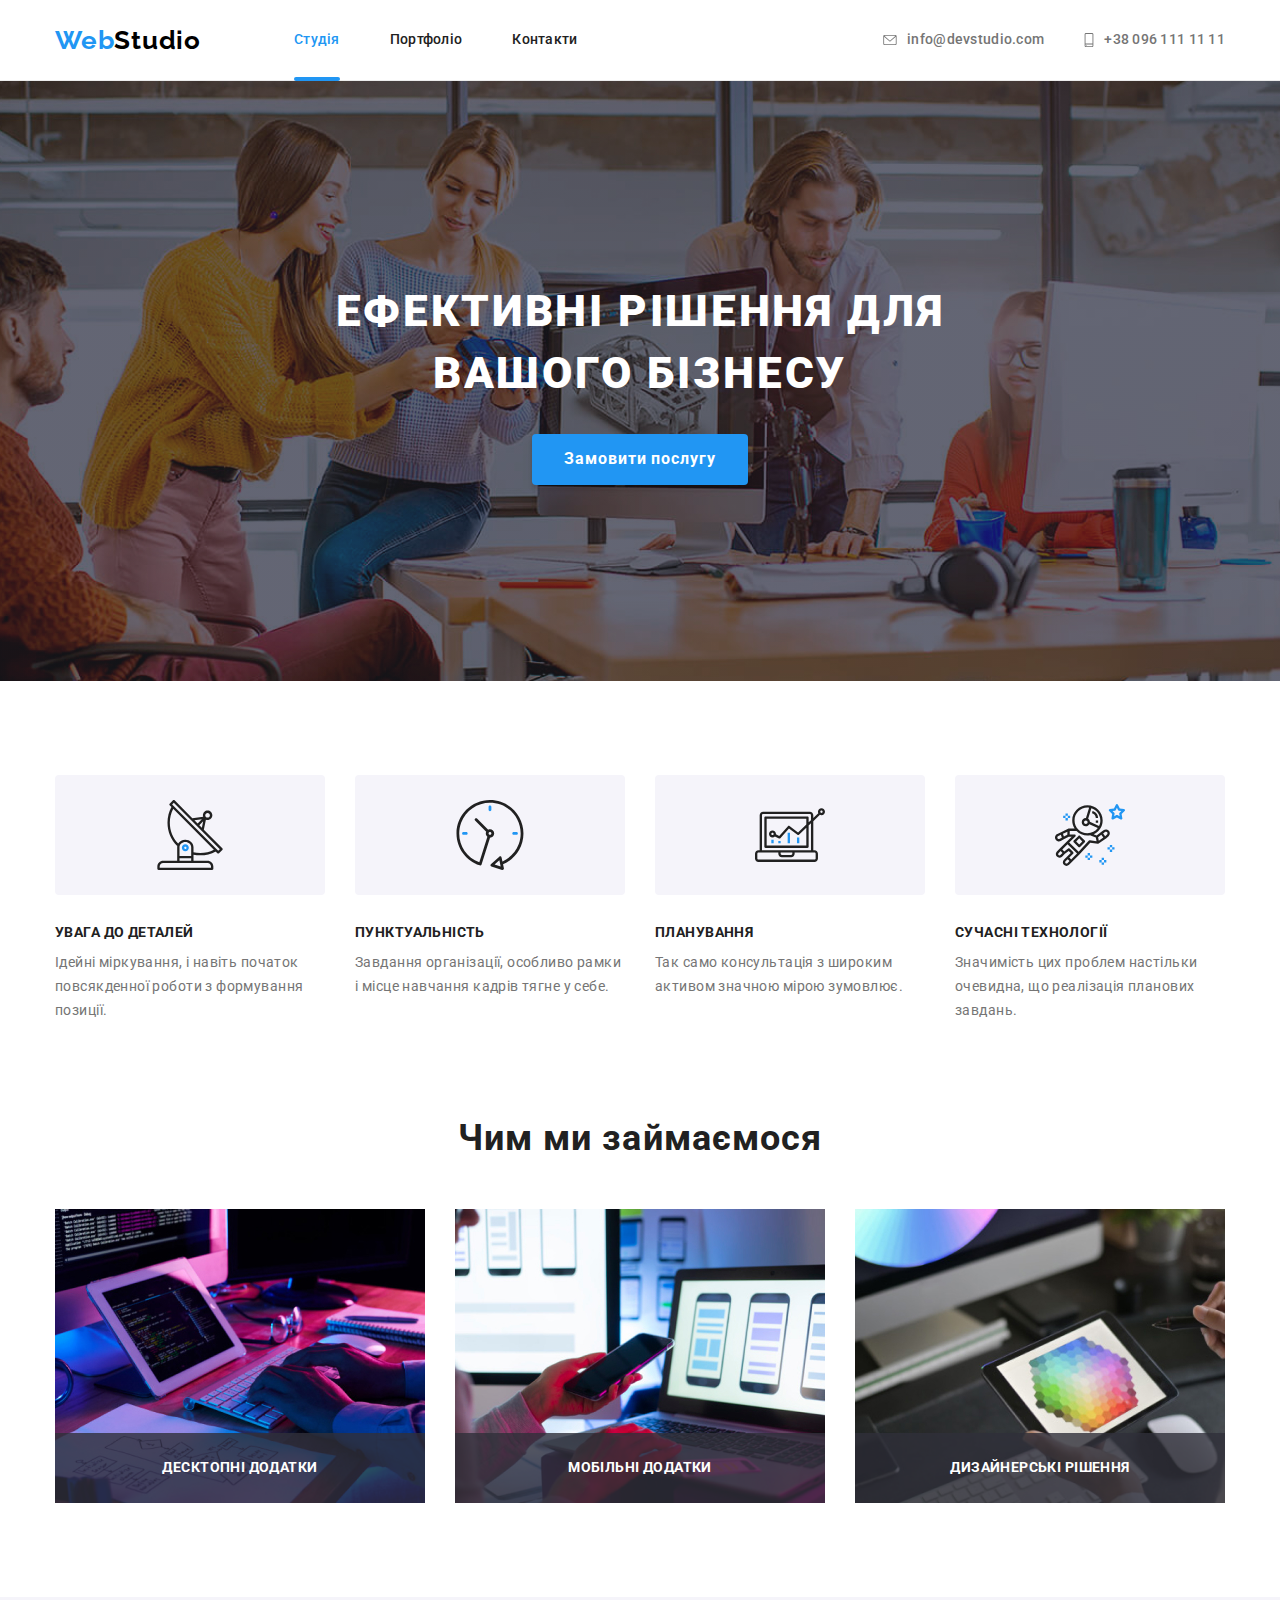
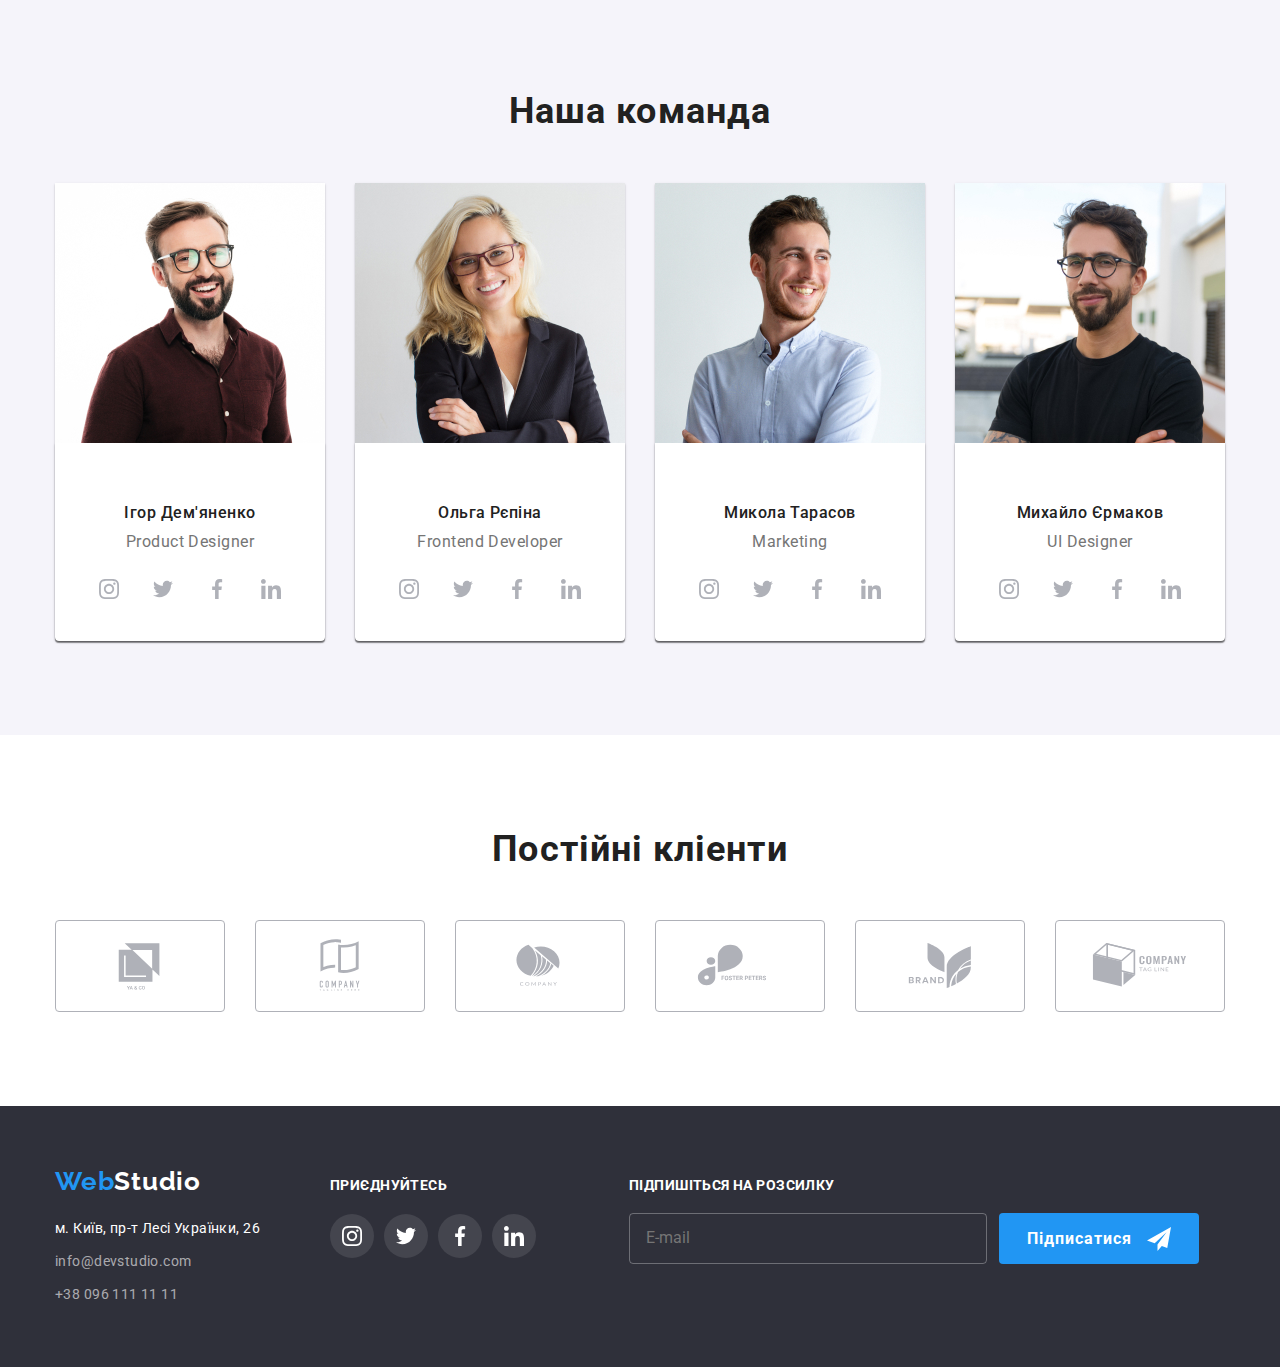
==== commit 00e38ef3: "порция правок: заголовки, отступы" ====
--- a/index.html
+++ b/index.html
@@ -482,7 +482,7 @@
       </div>
     </section>
     </main>
-    <!-- Basement -->
+    <!-- Footer -->
     <footer class="footer">
       <div class="footer__container">
         <div class="address-container">
--- a/css/main.min.css
+++ b/css/main.min.css
@@ -1 +1 @@
-body{font-family:"Roboto",sans-serif;color:#212121}body.modal-open{overflow:hidden}body.menu-open{overflow:hidden}body.is-open{overflow:hidden}button{cursor:pointer;font-family:inherit}img{display:block;max-width:100%;height:auto}h1,h2,h3,h4,h5,h6,p,ul,li{margin:0;padding:0}a{text-decoration:none;display:inline-block}ul{list-style:none;padding:0px;margin:0px}.container{width:100%;padding:0 15px;margin:0 auto}@media screen and (min-width: 480px){.container{width:480px}}@media screen and (min-width: 768px){.container{width:768px}}@media screen and (min-width: 1200px){.container{width:1200px}}.list{margin:0;padding:0;list-style:none}.link{text-decoration:none}.visually-hidden{position:absolute;white-space:nowrap;width:1px;height:1px;overflow:hidden;border:0;padding:0;clip:rect(0 0 0 0);-webkit-clip-path:inset(50%);clip-path:inset(50%);margin:-1px}.section{padding-top:60px;padding-bottom:60px}@media screen and (min-width: 1200px){.section{padding-top:94px;padding-bottom:94px}}.logo{padding:20px 0 20px 0;font-weight:700;font-size:26px;line-height:1.19;letter-spacing:.03em;text-decoration:none;font-family:"Raleway",sans-serif;color:#2196f3}.logo__header{color:#000}.logo__footer{color:#fff}.network{display:-webkit-inline-box;display:-ms-inline-flexbox;display:inline-flex;-webkit-box-pack:center;-ms-flex-pack:center;justify-content:center;-ms-flex-wrap:wrap;flex-wrap:wrap;gap:10px}.network__group{padding-top:30px;padding-bottom:30px;background-color:var(--second-color);border-radius:0px 0px 4px 4px;-webkit-box-shadow:0px 1px 3px rgba(0,0,0,.12),0px 1px 1px rgba(0,0,0,.14),0px 2px 1px rgba(0,0,0,.2);box-shadow:0px 1px 3px rgba(0,0,0,.12),0px 1px 1px rgba(0,0,0,.14),0px 2px 1px rgba(0,0,0,.2)}.network__icon{-webkit-transition:background-color 250ms cubic-bezier(0.4, 0, 0.2, 1);transition:background-color 250ms cubic-bezier(0.4, 0, 0.2, 1);display:-webkit-box;display:-ms-flexbox;display:flex;-webkit-box-pack:center;-ms-flex-pack:center;justify-content:center;-webkit-box-align:center;-ms-flex-align:center;align-items:center;width:44px;height:44px;border-radius:50%;background-color:rgba(255,255,255,.1)}.network__icon:hover,.network__icon:focus{background-color:#2196f3}.network__icon--team{background-color:#fff}.network__icon--team:hover>.network__svg--team{fill:#fff}.network__svg{fill:#fff}.network__svg--team{-webkit-transition:fill 250ms cubic-bezier(0.4, 0, 0.2, 1);transition:fill 250ms cubic-bezier(0.4, 0, 0.2, 1);fill:#afb1b8}.header{background-color:#fff;border-bottom:1px solid #ececec}.header__main{display:-webkit-box;display:-ms-flexbox;display:flex;-webkit-box-align:center;-ms-flex-align:center;align-items:center}.button{display:none}@media screen and (max-width: 767px){.button{display:-webkit-inline-box;display:-ms-inline-flexbox;display:inline-flex;margin:0;padding:0;margin-left:auto;border:none;background-color:rgba(0,0,0,0)}}.button.button__close{display:block}.button.is-open .button__close{display:block}.button.is-open .button__menu{display:none;position:absolute}.button:hover,.button:focus{fill:#2196f3}.button--close{position:absolute;top:10px;right:15px}.button--close svg{padding:5px}.menu{display:-webkit-box;display:-ms-flexbox;display:flex;-webkit-box-orient:vertical;-webkit-box-direction:normal;-ms-flex-direction:column;flex-direction:column;-webkit-box-pack:justify;-ms-flex-pack:justify;justify-content:space-between;overflow-y:auto;z-index:1}@media screen and (min-width: 768px){.menu{display:contents}}@media screen and (max-width: 767px){.menu{position:fixed;top:0;left:0;width:100%;height:100%;padding:48px 40px;background-color:#fff}}@media screen and (max-width: 369px){.menu{padding:48px 25px}}@media screen and (max-width: 767px){.menu.is-open{display:none}}.nav__list{display:block}@media screen and (min-width: 768px){.nav__list{display:-webkit-box;display:-ms-flexbox;display:flex;gap:50px;margin-left:93px}}@media screen and (max-width: 767px){.nav__item{margin-bottom:32px}}.nav__link{-webkit-transition:color 250ms cubic-bezier(0.4, 0, 0.2, 1);transition:color 250ms cubic-bezier(0.4, 0, 0.2, 1);font-style:normal;font-weight:500;font-size:40px;line-height:1.175;letter-spacing:.02em;text-decoration:none;color:#212121}@media screen and (max-width: 379px){.nav__link{font-size:30px}}@media screen and (min-width: 768px){.nav__link{display:block;padding-top:32px;padding-bottom:32px;font-weight:500;font-size:14px;line-height:1.14;letter-spacing:.02em}}.nav__link:hover,.nav__link:focus{color:#2196f3}.nav__page{position:relative;color:#2196f3}@media screen and (min-width: 768px){.nav__page::after{position:absolute;content:"";bottom:-1px;display:block;width:100%;height:4px;border-radius:2px;background-color:#2196f3}}@media screen and (min-width: 768px){.mobile{margin-left:auto}}.nav-list-contact{display:none}@media screen and (min-width: 768px){.nav-list-contact{display:-webkit-box;display:-ms-flexbox;display:flex;-webkit-box-orient:vertical;-webkit-box-direction:normal;-ms-flex-direction:column;flex-direction:column;-webkit-box-align:baseline;-ms-flex-align:baseline;align-items:baseline;-webkit-box-pack:end;-ms-flex-pack:end;justify-content:flex-end;gap:10px;margin:0;padding:0}}.mail-header{margin-bottom:10px}@media screen and (min-width: 768px){.mail-header{margin-top:10px}}@media screen and (min-width: 1200px){.mail-header:not(:last-child){margin-right:40px}}.header-tel-link{display:-webkit-box;display:-ms-flexbox;display:flex;-webkit-box-align:center;-ms-flex-align:center;align-items:center;font-weight:500;font-size:12px;line-height:1.14;letter-spacing:.02em;color:#757575}@media screen and (min-width: 1200px){.header-tel-link{font-size:14px}}.header-mail-link{display:-webkit-box;display:-ms-flexbox;display:flex;-webkit-box-align:center;-ms-flex-align:center;align-items:center;-webkit-box-pack:center;-ms-flex-pack:center;justify-content:center;font-weight:500;font-size:12px;line-height:1.14;letter-spacing:.02em;color:#757575}@media screen and (min-width: 1200px){.header-mail-link{font-size:14px}}.contact-icon{fill:#757575;margin-right:10px;-webkit-transition:fill 250ms cubic-bezier(0.4, 0, 0.2, 1);transition:fill 250ms cubic-bezier(0.4, 0, 0.2, 1)}.link:hover .contact-icon,.link:focus .contact-icon{fill:#2196f3}@media screen and (max-width: 1999px){.mail{width:14px;height:10px}}@media screen and (max-width: 1999px){.tel{width:10px;height:14px}}.contact{display:block}@media screen and (min-width: 1200px){.contact{display:-webkit-inline-box;display:-ms-inline-flexbox;display:inline-flex}}.social{display:-webkit-box;display:-ms-flexbox;display:flex;-ms-flex-wrap:wrap;flex-wrap:wrap;gap:20px}@media screen and (max-width: 439px){.social{-webkit-box-orient:vertical;-webkit-box-direction:normal;-ms-flex-direction:column;flex-direction:column}}@media screen and (min-width: 768px){.social{display:none}}.social__network{position:relative;font-weight:500;font-size:18px;line-height:1.2222222222;letter-spacing:.02em;text-decoration:none;color:#2196f3}@media screen and (max-width: 439px){.social__network{-ms-flex-negative:2;flex-shrink:2}}@media screen and (min-width: 440px){.social__network--after::after{position:absolute;top:0;left:-10px;content:"";display:block;width:0px;height:22px;border:1px solid rgba(33,33,33,.2)}}.hero{max-width:1600px;height:600px;margin-right:auto;margin-left:auto;padding:200px 0;background-color:var(--footer-bc);background-repeat:no-repeat;background-position:center;background-size:cover;background-image:-webkit-gradient(linear, left top, right top, from(rgba(47, 48, 58, 0.4)), to(rgba(47, 48, 58, 0.4))),url("../images/hero/hero_s@1x.jpg");background-image:linear-gradient(to right, rgba(47, 48, 58, 0.4), rgba(47, 48, 58, 0.4)),url("../images/hero/hero_s@1x.jpg")}@media screen and (max-width: 1199px){.hero{height:400px;padding-top:118px;padding-bottom:118px}}@media screen and (min-device-pixel-ratio: 2),screen and (-webkit-min-device-pixel-ratio: 2),screen and (min-resolution: 192dpi),screen and (min-resolution: 2dpx){.hero{background-image:-webkit-gradient(linear, left top, right top, from(rgba(47, 48, 58, 0.4)), to(rgba(47, 48, 58, 0.4))),url("../images/hero/hero_s@2x.jpg");background-image:linear-gradient(to right, rgba(47, 48, 58, 0.4), rgba(47, 48, 58, 0.4)),url("../images/hero/hero_s@2x.jpg")}}@media screen and (min-width: 481px){.hero{background-image:-webkit-gradient(linear, left top, right top, from(rgba(47, 48, 58, 0.4)), to(rgba(47, 48, 58, 0.4))),url("../images/hero/hero_m@1x.jpg");background-image:linear-gradient(to right, rgba(47, 48, 58, 0.4), rgba(47, 48, 58, 0.4)),url("../images/hero/hero_m@1x.jpg")}}@media screen and (min-width: 481px)and (min-device-pixel-ratio: 2),screen and (min-width: 481px)and (-webkit-min-device-pixel-ratio: 2),screen and (min-width: 481px)and (min-resolution: 192dpi),screen and (min-width: 481px)and (min-resolution: 2dpx){.hero{background-image:-webkit-gradient(linear, left top, right top, from(rgba(47, 48, 58, 0.4)), to(rgba(47, 48, 58, 0.4))),url("../images/hero/hero_m@2x.jpg");background-image:linear-gradient(to right, rgba(47, 48, 58, 0.4), rgba(47, 48, 58, 0.4)),url("../images/hero/hero_m@2x.jpg")}}@media screen and (min-width: 769px){.hero{background-image:-webkit-gradient(linear, left top, right top, from(rgba(47, 48, 58, 0.4)), to(rgba(47, 48, 58, 0.4))),url("../images/hero/hero_L@1x.jpg");background-image:linear-gradient(to right, rgba(47, 48, 58, 0.4), rgba(47, 48, 58, 0.4)),url("../images/hero/hero_L@1x.jpg")}}@media screen and (min-width: 769px)and (min-device-pixel-ratio: 2),screen and (min-width: 769px)and (-webkit-min-device-pixel-ratio: 2),screen and (min-width: 769px)and (min-resolution: 192dpi),screen and (min-width: 769px)and (min-resolution: 2dpx){.hero{background-image:-webkit-gradient(linear, left top, right top, from(rgba(47, 48, 58, 0.4)), to(rgba(47, 48, 58, 0.4))),url("../images/hero/hero_L@2x.jpg");background-image:linear-gradient(to right, rgba(47, 48, 58, 0.4), rgba(47, 48, 58, 0.4)),url("../images/hero/hero_L@2x.jpg")}}.hero__title{margin:0 auto;font-weight:900;font-size:44px;line-height:1.4;text-align:center;letter-spacing:.06em;text-transform:uppercase;color:#fff}@media screen and (max-width: 1199px){.hero__title{max-width:360px;font-size:26px;line-height:1.6}}@media screen and (min-width: 1200px){.hero__title{width:696px}}.hero__btn{display:block;cursor:pointer;border:none;border-radius:4px;margin-left:auto;margin-right:auto;margin-top:30px;margin-bottom:auto;padding:10px 32px;font-family:inherit;font-weight:700;font-size:16px;line-height:1.9;letter-spacing:.06em;color:#fff;background-color:#2196f3;-webkit-box-shadow:0px 4px 4px rgba(0,0,0,.15);box-shadow:0px 4px 4px rgba(0,0,0,.15);-webkit-transition:background-color 250ms cubic-bezier(0.4, 0, 0.2, 1);transition:background-color 250ms cubic-bezier(0.4, 0, 0.2, 1)}.hero__btn:hover,.hero__btn:focus{background-color:#188ce8;-webkit-box-shadow:0px 4px 4px rgba(0,0,0,.15);box-shadow:0px 4px 4px rgba(0,0,0,.15)}.advantages{background-color:#fff}@media screen and (min-width: 1200px){.advantages{padding-bottom:0}}.advantages__list{display:-webkit-box;display:-ms-flexbox;display:flex;-ms-flex-wrap:wrap;flex-wrap:wrap;gap:30px}@media screen and (max-width: 1199px){.advantages__list{-webkit-box-pack:center;-ms-flex-pack:center;justify-content:center}}@media screen and (min-width: 768px){.advantages__item{-ms-flex-preferred-size:calc((100% - 30px)/2);flex-basis:calc((100% - 30px)/2)}}@media screen and (min-width: 1200px){.advantages__item{-ms-flex-preferred-size:calc((100% - 90px)/4);flex-basis:calc((100% - 90px)/4)}}.advantages__icon{display:-webkit-box;display:-ms-flexbox;display:flex;-webkit-box-pack:center;-ms-flex-pack:center;justify-content:center;-webkit-box-align:center;-ms-flex-align:center;align-items:center;height:120px;margin-bottom:30px;border-radius:4px;background-color:#f5f4fa}@media screen and (min-width: 480px){.advantages__icon{width:450px}}@media screen and (min-width: 768px){.advantages__icon{width:354px}}@media screen and (min-width: 1200px){.advantages__icon{width:270px}}.advantages__svg{width:70px;height:70px}.advantages__title{margin-bottom:10px;font-size:14px;line-height:1.14;letter-spacing:.03em;text-transform:uppercase}@media screen and (max-width: 767px){.advantages__title{text-align:center}}.advantages__text{font-size:14px;line-height:1.71;letter-spacing:.03em;color:#757575}@media screen and (min-width: 480px){.advantages__text{width:354px}}@media screen and (min-width: 1200px){.advantages__text{width:270px}}.practice{background-color:#fff}.practice__title{margin-bottom:50px;font-size:36px;line-height:1.17;text-align:center;letter-spacing:.03em}.practice__list{display:-webkit-box;display:-ms-flexbox;display:flex;gap:30px;-ms-flex-wrap:wrap;flex-wrap:wrap}.practice__item{position:relative;-ms-flex-preferred-size:calc((100% - 60px)/3);flex-basis:calc((100% - 60px)/3)}.practice__img{display:block}.practice__lining{position:absolute;bottom:0;width:370px;height:70px;background-color:rgba(47,48,58,.8)}.practice__name{padding-top:27px;padding-bottom:27px;font-size:14px;line-height:1.14;text-align:center;letter-spacing:.03em;text-transform:uppercase;color:#fff}@media screen and (max-width: 1199px){.practice{display:none}}.team{text-align:center;background-color:#f5f4fa}.team__title{margin-bottom:50px;font-size:36px;line-height:1.17;letter-spacing:.03em}.team__list{display:-webkit-box;display:-ms-flexbox;display:flex;gap:30px;-ms-flex-wrap:wrap;flex-wrap:wrap;-webkit-box-pack:center;-ms-flex-pack:center;justify-content:center}.team__item{background:#fff;-webkit-box-shadow:0px 1px 3px rgba(0,0,0,.12),0px 1px 1px rgba(0,0,0,.14),0px 2px 1px rgba(0,0,0,.2);box-shadow:0px 1px 3px rgba(0,0,0,.12),0px 1px 1px rgba(0,0,0,.14),0px 2px 1px rgba(0,0,0,.2);border-radius:0px 0px 4px 4px}@media screen and (min-width: 768px){.team__item{-ms-flex-preferred-size:calc((100% - 30px)/2);flex-basis:calc((100% - 30px)/2)}}@media screen and (min-width: 1200px){.team__item{-ms-flex-preferred-size:calc((100% - 90px)/4);flex-basis:calc((100% - 90px)/4)}}.team__name{margin:30px 0 10px 0;font-weight:500;font-size:16px;line-height:1.19;letter-spacing:.03em}.team__text{margin-bottom:16px;font-size:16px;line-height:1.19;letter-spacing:.03em;color:#757575}.team img{width:450px}@media screen and (min-width: 480px){.team img{height:460px}}@media screen and (min-width: 768px){.team img{width:354px;height:374px}}@media screen and (min-width: 1200px){.team img{width:270px;height:260px}}.clients{padding:60px 0px}@media screen and (min-width: 1200px){.clients{padding:94px 0px}}.clients__container{margin:0px auto;padding:0px 15px;max-width:1200px}.clients__title{font-weight:700;font-size:28px;line-height:1.16;text-align:center;letter-spacing:.03em;margin-bottom:30px}@media screen and (min-width: 1200px){.clients__title{margin-bottom:50px;font-size:36px}}.clients__list{text-decoration:none;display:-webkit-box;display:-ms-flexbox;display:flex;-ms-flex-wrap:wrap;flex-wrap:wrap;gap:30px;max-width:1200px}@media screen and (min-width: 1200px){.clients__list{-ms-flex-wrap:nowrap;flex-wrap:nowrap}}.clients__item{width:calc((100% - 30px)/2)}@media screen and (min-width: 768px){.clients__item{width:calc((100% - 60px)/3)}}.link-client{width:100%;height:92px;border:solid 1px #afb1b8;border-radius:4px;-webkit-box-align:center;-ms-flex-align:center;align-items:center;-webkit-box-pack:center;-ms-flex-pack:center;justify-content:center;display:-webkit-box;display:-ms-flexbox;display:flex;-webkit-transition:border-color 250ms cubic-bezier(0.4, 0, 0.2, 1);transition:border-color 250ms cubic-bezier(0.4, 0, 0.2, 1)}.link-client__logo{fill:#afb1b8;-webkit-transition:fill 250ms cubic-bezier(0.4, 0, 0.2, 1);transition:fill 250ms cubic-bezier(0.4, 0, 0.2, 1)}.link-client:hover{border-color:#2196f3}.link-client:hover .link-client__logo{fill:#2196f3}.link-client:focus{border-color:#2196f3}.link-client:focus .link-client__logo{fill:#2196f3}.portfolio{padding-top:94px;padding-bottom:94px;background-color:#fff}.portfolio__names{display:-webkit-box;display:-ms-flexbox;display:flex;-ms-flex-wrap:wrap;flex-wrap:wrap;-webkit-box-pack:center;-ms-flex-pack:center;justify-content:center;margin-bottom:50px;gap:8px}.portfolio__elment{-ms-flex-line-pack:start;align-content:flex-start}.portfolio__btn{-webkit-transition:background-color 250ms,color 250ms,border-radius 250ms cubic-bezier(0.4, 0, 0.2, 1),-webkit-box-shadow 250ms;transition:background-color 250ms,color 250ms,border-radius 250ms cubic-bezier(0.4, 0, 0.2, 1),-webkit-box-shadow 250ms;transition:background-color 250ms,color 250ms,box-shadow 250ms,border-radius 250ms cubic-bezier(0.4, 0, 0.2, 1);transition:background-color 250ms,color 250ms,box-shadow 250ms,border-radius 250ms cubic-bezier(0.4, 0, 0.2, 1),-webkit-box-shadow 250ms;padding:6px 25px;border:none;border-radius:4px;font-weight:500;font-size:16px;line-height:1.62;text-align:center;letter-spacing:.03em;background-color:#f5f4fa;color:#212121}.portfolio__btn:hover,.portfolio__btn:focus{background-color:#2196f3;color:#fff;-webkit-box-shadow:0px 3px 1px rgba(0,0,0,.1),0px 1px 2px rgba(0,0,0,.08),0px 2px 2px rgba(0,0,0,.12);box-shadow:0px 3px 1px rgba(0,0,0,.1),0px 1px 2px rgba(0,0,0,.08),0px 2px 2px rgba(0,0,0,.12)}.portfolio__list{display:-webkit-box;display:-ms-flexbox;display:flex;-ms-flex-wrap:wrap;flex-wrap:wrap;gap:30px}.portfolio__item{-webkit-transition:250ms cubic-bezier(0.4, 0, 0.2, 1);transition:250ms cubic-bezier(0.4, 0, 0.2, 1);width:450px}.portfolio__item:hover,.portfolio__item:focus{-webkit-box-shadow:0px 1px 1px rgba(0,0,0,.12),0px 4px 4px rgba(0,0,0,.06),1px 4px 6px rgba(0,0,0,.16);box-shadow:0px 1px 1px rgba(0,0,0,.12),0px 4px 4px rgba(0,0,0,.06),1px 4px 6px rgba(0,0,0,.16)}@media screen and (min-width: 768px){.portfolio__item{width:354px;-ms-flex-preferred-size:calc((100% - 30px)/2);flex-basis:calc((100% - 30px)/2)}}@media screen and (min-width: 1200px){.portfolio__item{width:370px;-ms-flex-preferred-size:calc((100% - 60px)/3);flex-basis:calc((100% - 60px)/3)}}.portfolio__link{text-decoration:none}.portfolio__img{height:294px}@media screen and (max-width: 767px){.portfolio__img{width:450px}}.portfolio__overlay{position:relative;overflow:hidden}.portfolio__item:hover .portfolio__overlay-text{-webkit-transform:translateY(0);transform:translateY(0)}.portfolio__overlay-text{-webkit-transition:-webkit-transform 250ms cubic-bezier(0.4, 0, 0.2, 1);transition:-webkit-transform 250ms cubic-bezier(0.4, 0, 0.2, 1);transition:transform 250ms cubic-bezier(0.4, 0, 0.2, 1);transition:transform 250ms cubic-bezier(0.4, 0, 0.2, 1), -webkit-transform 250ms cubic-bezier(0.4, 0, 0.2, 1);position:absolute;-webkit-transform:translateY(100%);transform:translateY(100%);top:0;width:100%;height:100%;padding:63px 24px;font-size:18px;line-height:1.55;letter-spacing:.03em;background-color:rgba(33,150,243,.9);color:#fff}.portfolio__item-text{padding:24px 20px;border:1px solid #eee;border-top:none}.portfolio__title{margin-bottom:4px;font-size:18px;line-height:2;letter-spacing:.06em;color:#212121}.portfolio__text{font-size:16px;line-height:1.87;letter-spacing:.03em;color:#757575}.footer{background:#2f303a;padding:60px 0px}.footer__container{margin:0px auto;max-width:1200px;padding:0px 15px;display:block;-webkit-box-align:baseline;-ms-flex-align:baseline;align-items:baseline}@media screen and (min-width: 768px){.footer__container{display:-webkit-box;display:-ms-flexbox;display:flex;-ms-flex-wrap:wrap;flex-wrap:wrap}}@media screen and (min-width: 768px)and (max-width: 1200px){.footer__container{-webkit-box-pack:center;-ms-flex-pack:center;justify-content:center}}.address-container{display:-webkit-box;display:-ms-flexbox;display:flex;-webkit-box-orient:vertical;-webkit-box-direction:normal;-ms-flex-direction:column;flex-direction:column;-webkit-box-align:center;-ms-flex-align:center;align-items:center}@media screen and (max-width: 767px){.address-container{margin-bottom:60px}}@media screen and (min-width: 768px)and (max-width: 1200px){.address-container{margin-right:165px}}@media screen and (min-width: 1200px){.address-container{display:block;margin-right:70px}}.address-container__logo{color:#2196f3;font-family:"Raleway",sans-serif;font-weight:700;font-size:24px;line-height:1.17;letter-spacing:.03em;margin-bottom:20px}@media screen and (min-width: 1200px){.address-container__logo{font-size:26px;line-height:1.19}}.address-container__logo--white{color:#fff}.footer-contacts{font-style:inherit;font-size:14px;line-height:1.71;letter-spacing:.03em}.footer-contacts__list{display:-webkit-box;display:-ms-flexbox;display:flex;-webkit-box-orient:vertical;-webkit-box-direction:normal;-ms-flex-direction:column;flex-direction:column;gap:9px}@media screen and (max-width: 1200px){.footer-contacts__list{-webkit-box-align:center;-ms-flex-align:center;align-items:center;gap:8px}}.footer__contact--light{color:#fff;-webkit-transition:color 250ms cubic-bezier(0.4, 0, 0.2, 1);transition:color 250ms cubic-bezier(0.4, 0, 0.2, 1)}.footer__contact--dark{color:rgba(255,255,255,.6);-webkit-transition:color 250ms cubic-bezier(0.4, 0, 0.2, 1);transition:color 250ms cubic-bezier(0.4, 0, 0.2, 1)}.footer__contact--light:hover,.footer__contact--light:focus,.footer__contact--dark:hover,.footer__contact--dark:focus{color:#2196f3}.invite-container{display:-webkit-box;display:-ms-flexbox;display:flex;-webkit-box-orient:vertical;-webkit-box-direction:normal;-ms-flex-direction:column;flex-direction:column;-webkit-box-align:center;-ms-flex-align:center;align-items:center}@media screen and (max-width: 768px){.invite-container{margin-bottom:60px}}@media screen and (min-width: 1200px){.invite-container{display:block;margin-right:93px}}.invite-container__title{font-weight:700;font-size:14px;line-height:1.14;letter-spacing:.03em;text-transform:uppercase;color:#fff;margin-bottom:20px}.invite-container__list{display:-webkit-box;display:-ms-flexbox;display:flex;gap:10px}.invite-container__link{display:-webkit-box;display:-ms-flexbox;display:flex;width:44px;height:44px;-webkit-box-align:center;-ms-flex-align:center;align-items:center;border-radius:50%;-webkit-box-pack:center;-ms-flex-pack:center;justify-content:center;background:rgba(255,255,255,.1)}.invite-container__social-icon{fill:#fff}.invite-container__link:hover,.invite-container__link:focus{background-color:#2196f3;-webkit-transition:background-color 250ms cubic-bezier(0.4, 0, 0.2, 1);transition:background-color 250ms cubic-bezier(0.4, 0, 0.2, 1)}@media screen and (min-width: 768px)and (max-width: 1200px){.mailing-form{margin:60px 150px 0px}}.mailing-form__title{display:block;font-weight:700;font-size:14px;line-height:16px;letter-spacing:.03em;text-transform:uppercase;color:#fff;margin-bottom:20px}@media screen and (max-width: 1200px){.mailing-form__title{text-align:center}}.mailing-form__field-wrapper{position:relative;display:-webkit-box;display:-ms-flexbox;display:flex}@media screen and (max-width: 1200px){.mailing-form__field-wrapper{-webkit-box-orient:vertical;-webkit-box-direction:normal;-ms-flex-direction:column;flex-direction:column;-webkit-box-align:center;-ms-flex-align:center;align-items:center;gap:20px}}.mailing-form__field{border:solid 1px rgba(255,255,255,.3);background-color:rgba(0,0,0,0);border-radius:4px;padding:15px 16px;width:358px;outline:rgba(0,0,0,0);margin-right:12px;color:#fff}@media screen and (max-width: 768px){.mailing-form__field{width:100%;max-width:450px;margin-right:0px}}.mailing-field::-webkit-input-placeholder{color:rgba(255,255,255,.6)}.mailing-field::-moz-placeholder{color:rgba(255,255,255,.6)}.mailing-field:-ms-input-placeholder{color:rgba(255,255,255,.6)}.mailing-field::-ms-input-placeholder{color:rgba(255,255,255,.6)}.mailing-field::placeholder{color:rgba(255,255,255,.6)}.mailing-button{display:-webkit-box;display:-ms-flexbox;display:flex;-webkit-box-pack:justify;-ms-flex-pack:justify;justify-content:space-between;-webkit-box-align:center;-ms-flex-align:center;align-items:center;border:0px;width:200px;background-color:#2196f3;border-color:rgba(0,0,0,0);border-radius:4px;padding:10px 28px;color:#fff;font-weight:700;font-size:16px;line-height:30px;letter-spacing:.06em;cursor:pointer}.mailing-button__icon{fill:#fff}.backdrop{position:fixed;width:100%;height:100%;top:0;left:0;-webkit-transition:opacity 250ms cubic-bezier(0.4, 0, 0.2, 1);transition:opacity 250ms cubic-bezier(0.4, 0, 0.2, 1);overflow-y:scroll;background-color:rgba(0,0,0,.2);opacity:1}.backdrop.is-hidden{opacity:0;pointer-events:none}.backdrop.is-hidden .modal{-webkit-transform:translate(-50%, -50%) scale(1.1);transform:translate(-50%, -50%) scale(1.1)}.modal{position:absolute;top:50%;left:50%;-webkit-transform:translate(-50%, -50%) scale(1);transform:translate(-50%, -50%) scale(1);-webkit-transition:-webkit-transform 250ms cubic-bezier(0.4, 0, 0.2, 1);transition:-webkit-transform 250ms cubic-bezier(0.4, 0, 0.2, 1);transition:transform 250ms cubic-bezier(0.4, 0, 0.2, 1);transition:transform 250ms cubic-bezier(0.4, 0, 0.2, 1), -webkit-transform 250ms cubic-bezier(0.4, 0, 0.2, 1);max-width:450px;max-height:609px;-webkit-box-shadow:0px 1px 3px rgba(0,0,0,.12),0px 1px 1px rgba(0,0,0,.14),0px 2px 1px rgba(0,0,0,.2);box-shadow:0px 1px 3px rgba(0,0,0,.12),0px 1px 1px rgba(0,0,0,.14),0px 2px 1px rgba(0,0,0,.2);border-radius:4px;background-color:#fff}@media screen and (min-width: 1200px){.modal{max-width:528px;max-height:581px}}.modal__hidden-btn{position:absolute;top:8px;right:8px;display:-webkit-box;display:-ms-flexbox;display:flex;-webkit-box-align:center;-ms-flex-align:center;align-items:center;height:30px;border-radius:50%;background:#fff;border:1px solid rgba(0,0,0,.1)}.modal__btn-icon{width:18px;height:18px;-webkit-transition:fill 250ms cubic-bezier(0.4, 0, 0.2, 1);transition:fill 250ms cubic-bezier(0.4, 0, 0.2, 1)}.modal__btn-icon:hover,.modal__btn-icon:focus{fill:#2196f3}.modal__group{padding:40px;text-align:center}@media screen and (max-width: 369px){.modal__group{padding:40px 25px}}.modal__title{margin-bottom:12px;font-size:20px;line-height:1.15;letter-spacing:.03em}.modal__item{margin-bottom:10px}.modal__field{position:relative;display:-webkit-box;display:-ms-flexbox;display:flex;-webkit-box-orient:vertical;-webkit-box-direction:normal;-ms-flex-direction:column;flex-direction:column;font-size:12px;line-height:1.1666666667;letter-spacing:.01em;text-align:left;color:#757575}.modal__field>input{margin-top:4px;padding:12px 42px;border:1px solid rgba(33,33,33,.2);border-radius:4px}.modal__field>input:focus-within,.modal__field>input:focus-visible{border:1px solid #2196f3;outline-style:none}.modal__field>svg{position:absolute;left:12px;bottom:11px}.modal__field>input:focus-within+svg{fill:#2196f3}.modal__textarea{margin-bottom:20px;text-align:left}.modal__textarea-label{display:-webkit-box;display:-ms-flexbox;display:flex;-webkit-box-orient:vertical;-webkit-box-direction:normal;-ms-flex-direction:column;flex-direction:column;font-size:12px;line-height:1.1666666667;letter-spacing:.01em;color:#757575}.modal__textarea-label>textarea{margin-top:4px;padding:12px 16px;resize:none;border:1px solid rgba(33,33,33,.2);border-radius:4px}.modal__textarea-label>textarea::-webkit-input-placeholder{font-size:12px;line-height:1.1666666667;letter-spacing:.01em;color:rgba(117,117,117,.5)}.modal__textarea-label>textarea::-moz-placeholder{font-size:12px;line-height:1.1666666667;letter-spacing:.01em;color:rgba(117,117,117,.5)}.modal__textarea-label>textarea:-ms-input-placeholder{font-size:12px;line-height:1.1666666667;letter-spacing:.01em;color:rgba(117,117,117,.5)}.modal__textarea-label>textarea::-ms-input-placeholder{font-size:12px;line-height:1.1666666667;letter-spacing:.01em;color:rgba(117,117,117,.5)}.modal__textarea-label>textarea::placeholder{font-size:12px;line-height:1.1666666667;letter-spacing:.01em;color:rgba(117,117,117,.5)}.modal__textarea-label:focus-within>textarea,.modal__textarea-label:focus-visible>textarea{border:1px solid #2196f3;outline-style:none}.modal__checkbox{margin-bottom:30px}.modal__checkbox label{font-size:14px;line-height:1.7142857143;letter-spacing:.03em;color:#757575}.modal__checkbox svg{position:relative;bottom:-3px;margin-right:7px;border:2px solid #212121;border-radius:3px;fill:rgba(0,0,0,0)}.modal__checkbox>label>input:checked+svg{background-color:#2196f3;border-color:#2196f3;fill:#fff}.modal__checkbox a{text-underline-offset:3px;color:#2196f3}.form__agree{font-weight:400;font-size:12px;line-height:1.1666666667;letter-spacing:.03em;color:#757575}@media screen and (max-width: 480px){.form__agree{font-weight:400;font-size:12px;line-height:1.1666666667}}.form__link{color:#2196f3}.modal__btn{padding:10px 52px;-webkit-box-shadow:0px 4px 4px rgba(0,0,0,.15);box-shadow:0px 4px 4px rgba(0,0,0,.15);border-radius:4px;border:none;font-weight:700;font-size:16px;line-height:1.87;letter-spacing:.06em;background-color:#2196f3;color:#fff}@media screen and (max-width: 768px){.backdrop{display:-webkit-box;display:-ms-flexbox;display:flex;padding:0px 15px 0px 15px;-webkit-box-pack:center;-ms-flex-pack:center;justify-content:center;-webkit-box-align:center;-ms-flex-align:center;align-items:center}.modal{position:relative;max-width:450px}.modal__hidden-btn{position:absolute;top:0;right:o}}@media screen and (min-width: 768px){.modal{top:50%;left:50%;width:528px;min-height:581px;-webkit-transform:translate(-50%, -50%);transform:translate(-50%, -50%)}.modal__hidden-btn{display:-webkit-box;display:-ms-flexbox;display:flex;position:absolute;-webkit-box-pack:center;-ms-flex-pack:center;justify-content:center;-webkit-box-align:center;-ms-flex-align:center;align-items:center}.modal{position:absolute}}/*# sourceMappingURL=main.min.css.map */+body{font-family:"Roboto",sans-serif;color:#212121}body.modal-open{overflow:hidden}body.menu-open{overflow:hidden}body.is-open{overflow:hidden}button{cursor:pointer;font-family:inherit}img{display:block;max-width:100%;height:auto}h1,h2,h3,h4,h5,h6,p,ul,li{margin:0;padding:0}a{text-decoration:none;display:inline-block}ul{list-style:none;padding:0px;margin:0px}.container{width:100%;padding:0 15px;margin:0 auto}@media screen and (min-width: 480px){.container{width:480px}}@media screen and (min-width: 768px){.container{width:768px}}@media screen and (min-width: 1200px){.container{width:1200px}}.list{margin:0;padding:0;list-style:none}.link{text-decoration:none}.visually-hidden{position:absolute;white-space:nowrap;width:1px;height:1px;overflow:hidden;border:0;padding:0;clip:rect(0 0 0 0);-webkit-clip-path:inset(50%);clip-path:inset(50%);margin:-1px}.section{padding-top:60px;padding-bottom:60px}@media screen and (min-width: 1200px){.section{padding-top:94px;padding-bottom:94px}}.logo{padding:20px 0 20px 0;font-weight:700;font-size:26px;line-height:1.19;letter-spacing:.03em;text-decoration:none;font-family:"Raleway",sans-serif;color:#2196f3}.logo__header{color:#000}.logo__footer{color:#fff}.network{display:-webkit-inline-box;display:-ms-inline-flexbox;display:inline-flex;-webkit-box-pack:center;-ms-flex-pack:center;justify-content:center;-ms-flex-wrap:wrap;flex-wrap:wrap;gap:10px}.network__group{padding-top:30px;padding-bottom:30px;background-color:var(--second-color);border-radius:0px 0px 4px 4px;-webkit-box-shadow:0px 1px 3px rgba(0,0,0,.12),0px 1px 1px rgba(0,0,0,.14),0px 2px 1px rgba(0,0,0,.2);box-shadow:0px 1px 3px rgba(0,0,0,.12),0px 1px 1px rgba(0,0,0,.14),0px 2px 1px rgba(0,0,0,.2)}.network__icon{-webkit-transition:background-color 250ms cubic-bezier(0.4, 0, 0.2, 1);transition:background-color 250ms cubic-bezier(0.4, 0, 0.2, 1);display:-webkit-box;display:-ms-flexbox;display:flex;-webkit-box-pack:center;-ms-flex-pack:center;justify-content:center;-webkit-box-align:center;-ms-flex-align:center;align-items:center;width:44px;height:44px;border-radius:50%;background-color:rgba(255,255,255,.1)}.network__icon:hover,.network__icon:focus{background-color:#2196f3}.network__icon--team{background-color:#fff}.network__icon--team:hover>.network__svg--team{fill:#fff}.network__svg{fill:#fff}.network__svg--team{-webkit-transition:fill 250ms cubic-bezier(0.4, 0, 0.2, 1);transition:fill 250ms cubic-bezier(0.4, 0, 0.2, 1);fill:#afb1b8}.header{background-color:#fff;border-bottom:1px solid #ececec}.header__main{display:-webkit-box;display:-ms-flexbox;display:flex;-webkit-box-align:center;-ms-flex-align:center;align-items:center}.button{display:none}@media screen and (max-width: 767px){.button{display:-webkit-inline-box;display:-ms-inline-flexbox;display:inline-flex;margin:0;padding:0;margin-left:auto;border:none;background-color:rgba(0,0,0,0)}}.button.button__close{display:block}.button.is-open .button__close{display:block}.button.is-open .button__menu{display:none;position:absolute}.button:hover,.button:focus{fill:#2196f3}.button--close{position:absolute;top:10px;right:15px}.button--close svg{padding:5px}.menu{display:-webkit-box;display:-ms-flexbox;display:flex;-webkit-box-orient:vertical;-webkit-box-direction:normal;-ms-flex-direction:column;flex-direction:column;-webkit-box-pack:justify;-ms-flex-pack:justify;justify-content:space-between;overflow-y:auto;z-index:1}@media screen and (min-width: 768px){.menu{display:contents}}@media screen and (max-width: 767px){.menu{position:fixed;top:0;left:0;width:100%;height:100%;padding:48px 40px;background-color:#fff}}@media screen and (max-width: 369px){.menu{padding:48px 25px}}@media screen and (max-width: 767px){.menu.is-open{display:none}}.nav__list{display:block}@media screen and (min-width: 768px){.nav__list{display:-webkit-box;display:-ms-flexbox;display:flex;gap:50px;margin-left:93px}}@media screen and (max-width: 767px){.nav__item{margin-bottom:32px}}.nav__link{-webkit-transition:color 250ms cubic-bezier(0.4, 0, 0.2, 1);transition:color 250ms cubic-bezier(0.4, 0, 0.2, 1);font-style:normal;font-weight:500;font-size:40px;line-height:1.175;letter-spacing:.02em;text-decoration:none;color:#212121}@media screen and (max-width: 379px){.nav__link{font-size:30px}}@media screen and (min-width: 768px){.nav__link{display:block;padding-top:32px;padding-bottom:32px;font-weight:500;font-size:14px;line-height:1.14;letter-spacing:.02em}}.nav__link:hover,.nav__link:focus{color:#2196f3}.nav__page{position:relative;color:#2196f3}@media screen and (min-width: 768px){.nav__page::after{position:absolute;content:"";bottom:-1px;display:block;width:100%;height:4px;border-radius:2px;background-color:#2196f3}}@media screen and (min-width: 768px){.mobile{margin-left:auto}}.nav-list-contact{display:none}@media screen and (min-width: 768px){.nav-list-contact{display:-webkit-box;display:-ms-flexbox;display:flex;-webkit-box-orient:vertical;-webkit-box-direction:normal;-ms-flex-direction:column;flex-direction:column;-webkit-box-align:baseline;-ms-flex-align:baseline;align-items:baseline;-webkit-box-pack:end;-ms-flex-pack:end;justify-content:flex-end;gap:10px;margin:0;padding:0}}.mail-header{margin-bottom:10px}@media screen and (min-width: 768px){.mail-header{margin-top:10px}}@media screen and (min-width: 1200px){.mail-header:not(:last-child){margin-right:40px}}.header-tel-link{display:-webkit-box;display:-ms-flexbox;display:flex;-webkit-box-align:center;-ms-flex-align:center;align-items:center;font-weight:500;font-size:12px;line-height:1.14;letter-spacing:.02em;color:#757575}@media screen and (min-width: 1200px){.header-tel-link{font-size:14px}}.header-mail-link{display:-webkit-box;display:-ms-flexbox;display:flex;-webkit-box-align:center;-ms-flex-align:center;align-items:center;-webkit-box-pack:center;-ms-flex-pack:center;justify-content:center;font-weight:500;font-size:12px;line-height:1.14;letter-spacing:.02em;color:#757575}@media screen and (min-width: 1200px){.header-mail-link{font-size:14px}}.contact-icon{fill:#757575;margin-right:10px;-webkit-transition:fill 250ms cubic-bezier(0.4, 0, 0.2, 1);transition:fill 250ms cubic-bezier(0.4, 0, 0.2, 1)}.link:hover .contact-icon,.link:focus .contact-icon{fill:#2196f3}@media screen and (max-width: 1999px){.mail{width:14px;height:10px}}@media screen and (max-width: 1999px){.tel{width:10px;height:14px}}.contact{display:block}@media screen and (min-width: 1200px){.contact{display:-webkit-inline-box;display:-ms-inline-flexbox;display:inline-flex}}.social{display:-webkit-box;display:-ms-flexbox;display:flex;-ms-flex-wrap:wrap;flex-wrap:wrap;gap:20px}@media screen and (max-width: 439px){.social{-webkit-box-orient:vertical;-webkit-box-direction:normal;-ms-flex-direction:column;flex-direction:column}}@media screen and (min-width: 768px){.social{display:none}}.social__network{position:relative;font-weight:500;font-size:18px;line-height:1.2222222222;letter-spacing:.02em;text-decoration:none;color:#2196f3}@media screen and (max-width: 439px){.social__network{-ms-flex-negative:2;flex-shrink:2}}@media screen and (min-width: 440px){.social__network--after::after{position:absolute;top:0;left:-10px;content:"";display:block;width:0px;height:22px;border:1px solid rgba(33,33,33,.2)}}.hero{max-width:1600px;height:600px;margin-right:auto;margin-left:auto;padding:200px 0;background-color:var(--footer-bc);background-repeat:no-repeat;background-position:center;background-size:cover;background-image:-webkit-gradient(linear, left top, right top, from(rgba(47, 48, 58, 0.4)), to(rgba(47, 48, 58, 0.4))),url("../images/hero/hero_s@1x.jpg");background-image:linear-gradient(to right, rgba(47, 48, 58, 0.4), rgba(47, 48, 58, 0.4)),url("../images/hero/hero_s@1x.jpg")}@media screen and (max-width: 1199px){.hero{height:400px;padding-top:118px;padding-bottom:118px}}@media screen and (min-device-pixel-ratio: 2),screen and (-webkit-min-device-pixel-ratio: 2),screen and (min-resolution: 192dpi),screen and (min-resolution: 2dpx){.hero{background-image:-webkit-gradient(linear, left top, right top, from(rgba(47, 48, 58, 0.4)), to(rgba(47, 48, 58, 0.4))),url("../images/hero/hero_s@2x.jpg");background-image:linear-gradient(to right, rgba(47, 48, 58, 0.4), rgba(47, 48, 58, 0.4)),url("../images/hero/hero_s@2x.jpg")}}@media screen and (min-width: 481px){.hero{background-image:-webkit-gradient(linear, left top, right top, from(rgba(47, 48, 58, 0.4)), to(rgba(47, 48, 58, 0.4))),url("../images/hero/hero_m@1x.jpg");background-image:linear-gradient(to right, rgba(47, 48, 58, 0.4), rgba(47, 48, 58, 0.4)),url("../images/hero/hero_m@1x.jpg")}}@media screen and (min-width: 481px)and (min-device-pixel-ratio: 2),screen and (min-width: 481px)and (-webkit-min-device-pixel-ratio: 2),screen and (min-width: 481px)and (min-resolution: 192dpi),screen and (min-width: 481px)and (min-resolution: 2dpx){.hero{background-image:-webkit-gradient(linear, left top, right top, from(rgba(47, 48, 58, 0.4)), to(rgba(47, 48, 58, 0.4))),url("../images/hero/hero_m@2x.jpg");background-image:linear-gradient(to right, rgba(47, 48, 58, 0.4), rgba(47, 48, 58, 0.4)),url("../images/hero/hero_m@2x.jpg")}}@media screen and (min-width: 769px){.hero{background-image:-webkit-gradient(linear, left top, right top, from(rgba(47, 48, 58, 0.4)), to(rgba(47, 48, 58, 0.4))),url("../images/hero/hero_L@1x.jpg");background-image:linear-gradient(to right, rgba(47, 48, 58, 0.4), rgba(47, 48, 58, 0.4)),url("../images/hero/hero_L@1x.jpg")}}@media screen and (min-width: 769px)and (min-device-pixel-ratio: 2),screen and (min-width: 769px)and (-webkit-min-device-pixel-ratio: 2),screen and (min-width: 769px)and (min-resolution: 192dpi),screen and (min-width: 769px)and (min-resolution: 2dpx){.hero{background-image:-webkit-gradient(linear, left top, right top, from(rgba(47, 48, 58, 0.4)), to(rgba(47, 48, 58, 0.4))),url("../images/hero/hero_L@2x.jpg");background-image:linear-gradient(to right, rgba(47, 48, 58, 0.4), rgba(47, 48, 58, 0.4)),url("../images/hero/hero_L@2x.jpg")}}.hero__title{margin:0 auto;font-weight:900;font-size:44px;line-height:1.4;text-align:center;letter-spacing:.06em;text-transform:uppercase;color:#fff}@media screen and (max-width: 1199px){.hero__title{max-width:360px;font-size:26px;line-height:1.6}}@media screen and (min-width: 1200px){.hero__title{width:696px}}.hero__btn{display:block;cursor:pointer;border:none;border-radius:4px;margin-left:auto;margin-right:auto;margin-top:30px;margin-bottom:auto;padding:10px 32px;font-family:inherit;font-weight:700;font-size:16px;line-height:1.9;letter-spacing:.06em;color:#fff;background-color:#2196f3;-webkit-box-shadow:0px 4px 4px rgba(0,0,0,.15);box-shadow:0px 4px 4px rgba(0,0,0,.15);-webkit-transition:background-color 250ms cubic-bezier(0.4, 0, 0.2, 1);transition:background-color 250ms cubic-bezier(0.4, 0, 0.2, 1)}.hero__btn:hover,.hero__btn:focus{background-color:#188ce8;-webkit-box-shadow:0px 4px 4px rgba(0,0,0,.15);box-shadow:0px 4px 4px rgba(0,0,0,.15)}.advantages{background-color:#fff}@media screen and (min-width: 1200px){.advantages{padding-bottom:0}}.advantages__list{display:-webkit-box;display:-ms-flexbox;display:flex;-ms-flex-wrap:wrap;flex-wrap:wrap;gap:30px}@media screen and (max-width: 1199px){.advantages__list{-webkit-box-pack:center;-ms-flex-pack:center;justify-content:center}}@media screen and (min-width: 768px){.advantages__item{-ms-flex-preferred-size:calc((100% - 30px)/2);flex-basis:calc((100% - 30px)/2)}}@media screen and (min-width: 1200px){.advantages__item{-ms-flex-preferred-size:calc((100% - 90px)/4);flex-basis:calc((100% - 90px)/4)}}.advantages__icon{display:-webkit-box;display:-ms-flexbox;display:flex;-webkit-box-pack:center;-ms-flex-pack:center;justify-content:center;-webkit-box-align:center;-ms-flex-align:center;align-items:center;height:120px;margin-bottom:30px;border-radius:4px;background-color:#f5f4fa}@media screen and (min-width: 480px){.advantages__icon{width:450px}}@media screen and (min-width: 768px){.advantages__icon{width:354px}}@media screen and (min-width: 1200px){.advantages__icon{width:270px}}.advantages__svg{width:70px;height:70px}.advantages__title{margin-bottom:10px;font-size:14px;line-height:1.14;letter-spacing:.03em;text-transform:uppercase}@media screen and (max-width: 767px){.advantages__title{text-align:center}}.advantages__text{font-size:14px;line-height:1.71;letter-spacing:.03em;color:#757575}@media screen and (min-width: 480px){.advantages__text{width:354px}}@media screen and (min-width: 1200px){.advantages__text{width:270px}}.practice{background-color:#fff}.practice__title{margin-bottom:50px;font-size:36px;line-height:1.17;text-align:center;letter-spacing:.03em}.practice__list{display:-webkit-box;display:-ms-flexbox;display:flex;gap:30px;-ms-flex-wrap:wrap;flex-wrap:wrap}.practice__item{position:relative;-ms-flex-preferred-size:calc((100% - 60px)/3);flex-basis:calc((100% - 60px)/3)}.practice__img{display:block}.practice__lining{position:absolute;bottom:0;width:370px;height:70px;background-color:rgba(47,48,58,.8)}.practice__name{padding-top:27px;padding-bottom:27px;font-size:14px;line-height:1.14;text-align:center;letter-spacing:.03em;text-transform:uppercase;color:#fff}@media screen and (max-width: 1199px){.practice{display:none}}.team{text-align:center;background-color:#f5f4fa}.team__title{font-weight:700;text-align:center;letter-spacing:.03em;font-size:28px;line-height:1.17;margin-bottom:30px}@media screen and (min-width: 1200px){.team__title{font-size:36px;line-height:1.16;margin-bottom:50px}}.team__list{display:-webkit-box;display:-ms-flexbox;display:flex;gap:30px;-ms-flex-wrap:wrap;flex-wrap:wrap;-webkit-box-pack:center;-ms-flex-pack:center;justify-content:center}.team__item{background:#fff;-webkit-box-shadow:0px 1px 3px rgba(0,0,0,.12),0px 1px 1px rgba(0,0,0,.14),0px 2px 1px rgba(0,0,0,.2);box-shadow:0px 1px 3px rgba(0,0,0,.12),0px 1px 1px rgba(0,0,0,.14),0px 2px 1px rgba(0,0,0,.2);border-radius:0px 0px 4px 4px}@media screen and (min-width: 768px){.team__item{-ms-flex-preferred-size:calc((100% - 30px)/2);flex-basis:calc((100% - 30px)/2)}}@media screen and (min-width: 1200px){.team__item{-ms-flex-preferred-size:calc((100% - 90px)/4);flex-basis:calc((100% - 90px)/4)}}.team__name{margin:30px 0 10px 0;font-weight:500;font-size:16px;line-height:1.19;letter-spacing:.03em}.team__text{margin-bottom:16px;font-size:16px;line-height:1.19;letter-spacing:.03em;color:#757575}.team img{width:450px}@media screen and (min-width: 480px){.team img{height:460px}}@media screen and (min-width: 768px){.team img{width:354px;height:374px}}@media screen and (min-width: 1200px){.team img{width:270px;height:260px}}.clients{padding:60px 0px}@media screen and (min-width: 1200px){.clients{padding:94px 0px}}.clients__container{margin:0px auto;padding:0px 15px;max-width:1200px}.clients__title{font-weight:700;font-size:28px;line-height:1.16;text-align:center;letter-spacing:.03em;margin-bottom:30px}@media screen and (min-width: 1200px){.clients__title{margin-bottom:50px;font-size:36px}}.clients__list{text-decoration:none;display:-webkit-box;display:-ms-flexbox;display:flex;-ms-flex-wrap:wrap;flex-wrap:wrap;gap:30px;max-width:1200px}@media screen and (min-width: 1200px){.clients__list{-ms-flex-wrap:nowrap;flex-wrap:nowrap}}.clients__item{width:calc((100% - 30px)/2)}@media screen and (min-width: 768px){.clients__item{width:calc((100% - 60px)/3)}}.link-client{width:100%;height:92px;border:solid 1px #afb1b8;border-radius:4px;-webkit-box-align:center;-ms-flex-align:center;align-items:center;-webkit-box-pack:center;-ms-flex-pack:center;justify-content:center;display:-webkit-box;display:-ms-flexbox;display:flex;-webkit-transition:border-color 250ms cubic-bezier(0.4, 0, 0.2, 1);transition:border-color 250ms cubic-bezier(0.4, 0, 0.2, 1)}.link-client__logo{fill:#afb1b8;-webkit-transition:fill 250ms cubic-bezier(0.4, 0, 0.2, 1);transition:fill 250ms cubic-bezier(0.4, 0, 0.2, 1)}.link-client:hover{border-color:#2196f3}.link-client:hover .link-client__logo{fill:#2196f3}.link-client:focus{border-color:#2196f3}.link-client:focus .link-client__logo{fill:#2196f3}.portfolio{padding-top:94px;padding-bottom:94px;background-color:#fff}.portfolio__names{display:-webkit-box;display:-ms-flexbox;display:flex;-ms-flex-wrap:wrap;flex-wrap:wrap;-webkit-box-pack:center;-ms-flex-pack:center;justify-content:center;margin-bottom:50px;gap:8px}.portfolio__elment{-ms-flex-line-pack:start;align-content:flex-start}.portfolio__btn{-webkit-transition:background-color 250ms,color 250ms,border-radius 250ms cubic-bezier(0.4, 0, 0.2, 1),-webkit-box-shadow 250ms;transition:background-color 250ms,color 250ms,border-radius 250ms cubic-bezier(0.4, 0, 0.2, 1),-webkit-box-shadow 250ms;transition:background-color 250ms,color 250ms,box-shadow 250ms,border-radius 250ms cubic-bezier(0.4, 0, 0.2, 1);transition:background-color 250ms,color 250ms,box-shadow 250ms,border-radius 250ms cubic-bezier(0.4, 0, 0.2, 1),-webkit-box-shadow 250ms;padding:6px 25px;border:none;border-radius:4px;font-weight:500;font-size:16px;line-height:1.62;text-align:center;letter-spacing:.03em;background-color:#f5f4fa;color:#212121}.portfolio__btn:hover,.portfolio__btn:focus{background-color:#2196f3;color:#fff;-webkit-box-shadow:0px 3px 1px rgba(0,0,0,.1),0px 1px 2px rgba(0,0,0,.08),0px 2px 2px rgba(0,0,0,.12);box-shadow:0px 3px 1px rgba(0,0,0,.1),0px 1px 2px rgba(0,0,0,.08),0px 2px 2px rgba(0,0,0,.12)}.portfolio__list{display:-webkit-box;display:-ms-flexbox;display:flex;-ms-flex-wrap:wrap;flex-wrap:wrap;gap:30px}.portfolio__item{-webkit-transition:250ms cubic-bezier(0.4, 0, 0.2, 1);transition:250ms cubic-bezier(0.4, 0, 0.2, 1);width:450px}.portfolio__item:hover,.portfolio__item:focus{-webkit-box-shadow:0px 1px 1px rgba(0,0,0,.12),0px 4px 4px rgba(0,0,0,.06),1px 4px 6px rgba(0,0,0,.16);box-shadow:0px 1px 1px rgba(0,0,0,.12),0px 4px 4px rgba(0,0,0,.06),1px 4px 6px rgba(0,0,0,.16)}@media screen and (min-width: 768px){.portfolio__item{width:354px;-ms-flex-preferred-size:calc((100% - 30px)/2);flex-basis:calc((100% - 30px)/2)}}@media screen and (min-width: 1200px){.portfolio__item{width:370px;-ms-flex-preferred-size:calc((100% - 60px)/3);flex-basis:calc((100% - 60px)/3)}}.portfolio__link{text-decoration:none}.portfolio__img{height:294px}@media screen and (max-width: 767px){.portfolio__img{width:450px}}.portfolio__overlay{position:relative;overflow:hidden}.portfolio__item:hover .portfolio__overlay-text{-webkit-transform:translateY(0);transform:translateY(0)}.portfolio__overlay-text{-webkit-transition:-webkit-transform 250ms cubic-bezier(0.4, 0, 0.2, 1);transition:-webkit-transform 250ms cubic-bezier(0.4, 0, 0.2, 1);transition:transform 250ms cubic-bezier(0.4, 0, 0.2, 1);transition:transform 250ms cubic-bezier(0.4, 0, 0.2, 1), -webkit-transform 250ms cubic-bezier(0.4, 0, 0.2, 1);position:absolute;-webkit-transform:translateY(100%);transform:translateY(100%);top:0;width:100%;height:100%;padding:63px 24px;font-size:18px;line-height:1.55;letter-spacing:.03em;background-color:rgba(33,150,243,.9);color:#fff}.portfolio__item-text{padding:24px 20px;border:1px solid #eee;border-top:none}.portfolio__title{margin-bottom:4px;font-size:18px;line-height:2;letter-spacing:.06em;color:#212121}.portfolio__text{font-size:16px;line-height:1.87;letter-spacing:.03em;color:#757575}.footer{background:#2f303a;padding:60px 0px}.footer__container{margin:0px auto;max-width:1200px;padding:0px 15px;display:block;-webkit-box-align:baseline;-ms-flex-align:baseline;align-items:baseline}@media screen and (min-width: 768px){.footer__container{display:-webkit-box;display:-ms-flexbox;display:flex;-ms-flex-wrap:wrap;flex-wrap:wrap}}@media screen and (min-width: 768px)and (max-width: 1200px){.footer__container{-webkit-box-pack:center;-ms-flex-pack:center;justify-content:center}}.address-container{display:-webkit-box;display:-ms-flexbox;display:flex;-webkit-box-orient:vertical;-webkit-box-direction:normal;-ms-flex-direction:column;flex-direction:column;-webkit-box-align:center;-ms-flex-align:center;align-items:center}@media screen and (max-width: 767px){.address-container{margin-bottom:60px}}@media screen and (min-width: 768px)and (max-width: 1200px){.address-container{margin-right:165px}}@media screen and (min-width: 1200px){.address-container{display:block;margin-right:70px}}.address-container__logo{color:#2196f3;font-family:"Raleway",sans-serif;font-weight:700;font-size:24px;line-height:1.17;letter-spacing:.03em;margin-bottom:20px}@media screen and (min-width: 1200px){.address-container__logo{font-size:26px;line-height:1.19}}.address-container__logo--white{color:#fff}.footer-contacts{font-style:inherit;font-size:14px;line-height:1.71;letter-spacing:.03em}.footer-contacts__list{display:-webkit-box;display:-ms-flexbox;display:flex;-webkit-box-orient:vertical;-webkit-box-direction:normal;-ms-flex-direction:column;flex-direction:column;gap:9px}@media screen and (max-width: 1200px){.footer-contacts__list{-webkit-box-align:center;-ms-flex-align:center;align-items:center;gap:8px}}.footer__contact--light{color:#fff;-webkit-transition:color 250ms cubic-bezier(0.4, 0, 0.2, 1);transition:color 250ms cubic-bezier(0.4, 0, 0.2, 1)}.footer__contact--dark{color:rgba(255,255,255,.6);-webkit-transition:color 250ms cubic-bezier(0.4, 0, 0.2, 1);transition:color 250ms cubic-bezier(0.4, 0, 0.2, 1)}.footer__contact--light:hover,.footer__contact--light:focus,.footer__contact--dark:hover,.footer__contact--dark:focus{color:#2196f3}.invite-container{display:-webkit-box;display:-ms-flexbox;display:flex;-webkit-box-orient:vertical;-webkit-box-direction:normal;-ms-flex-direction:column;flex-direction:column;-webkit-box-align:center;-ms-flex-align:center;align-items:center}@media screen and (max-width: 768px){.invite-container{margin-bottom:60px}}@media screen and (min-width: 1200px){.invite-container{display:block;margin-right:93px}}.invite-container__title{font-weight:700;font-size:14px;line-height:1.14;letter-spacing:.03em;text-transform:uppercase;color:#fff;margin-bottom:20px}.invite-container__list{display:-webkit-box;display:-ms-flexbox;display:flex;gap:10px}.invite-container__link{display:-webkit-box;display:-ms-flexbox;display:flex;width:44px;height:44px;-webkit-box-align:center;-ms-flex-align:center;align-items:center;border-radius:50%;-webkit-box-pack:center;-ms-flex-pack:center;justify-content:center;background:rgba(255,255,255,.1)}.invite-container__social-icon{fill:#fff}.invite-container__link:hover,.invite-container__link:focus{background-color:#2196f3;-webkit-transition:background-color 250ms cubic-bezier(0.4, 0, 0.2, 1);transition:background-color 250ms cubic-bezier(0.4, 0, 0.2, 1)}@media screen and (min-width: 768px)and (max-width: 1200px){.mailing-form{margin:60px 150px 0px}}.mailing-form__title{display:block;font-weight:700;font-size:14px;line-height:16px;letter-spacing:.03em;text-transform:uppercase;color:#fff;margin-bottom:20px}@media screen and (max-width: 1200px){.mailing-form__title{text-align:center}}.mailing-form__field-wrapper{position:relative;display:-webkit-box;display:-ms-flexbox;display:flex}@media screen and (max-width: 1200px){.mailing-form__field-wrapper{-webkit-box-orient:vertical;-webkit-box-direction:normal;-ms-flex-direction:column;flex-direction:column;-webkit-box-align:center;-ms-flex-align:center;align-items:center;gap:20px}}.mailing-form__field{border:solid 1px rgba(255,255,255,.3);background-color:rgba(0,0,0,0);border-radius:4px;padding:15px 16px;width:358px;outline:rgba(0,0,0,0);margin-right:12px;color:#fff}@media screen and (max-width: 768px){.mailing-form__field{width:100%;max-width:450px;margin-right:0px}}.mailing-field::-webkit-input-placeholder{color:rgba(255,255,255,.6)}.mailing-field::-moz-placeholder{color:rgba(255,255,255,.6)}.mailing-field:-ms-input-placeholder{color:rgba(255,255,255,.6)}.mailing-field::-ms-input-placeholder{color:rgba(255,255,255,.6)}.mailing-field::placeholder{color:rgba(255,255,255,.6)}.mailing-button{display:-webkit-box;display:-ms-flexbox;display:flex;-webkit-box-pack:justify;-ms-flex-pack:justify;justify-content:space-between;-webkit-box-align:center;-ms-flex-align:center;align-items:center;border:0px;width:200px;background-color:#2196f3;border-color:rgba(0,0,0,0);border-radius:4px;padding:10px 28px;color:#fff;font-weight:700;font-size:16px;line-height:30px;letter-spacing:.06em;cursor:pointer}.mailing-button__icon{fill:#fff}.backdrop{position:fixed;width:100%;height:100%;top:0;left:0;-webkit-transition:opacity 250ms cubic-bezier(0.4, 0, 0.2, 1);transition:opacity 250ms cubic-bezier(0.4, 0, 0.2, 1);overflow-y:scroll;background-color:rgba(0,0,0,.2);opacity:1}.backdrop.is-hidden{opacity:0;pointer-events:none}.backdrop.is-hidden .modal{-webkit-transform:translate(-50%, -50%) scale(1.1);transform:translate(-50%, -50%) scale(1.1)}.modal{position:absolute;top:50%;left:50%;-webkit-transform:translate(-50%, -50%) scale(1);transform:translate(-50%, -50%) scale(1);-webkit-transition:-webkit-transform 250ms cubic-bezier(0.4, 0, 0.2, 1);transition:-webkit-transform 250ms cubic-bezier(0.4, 0, 0.2, 1);transition:transform 250ms cubic-bezier(0.4, 0, 0.2, 1);transition:transform 250ms cubic-bezier(0.4, 0, 0.2, 1), -webkit-transform 250ms cubic-bezier(0.4, 0, 0.2, 1);max-width:450px;max-height:609px;-webkit-box-shadow:0px 1px 3px rgba(0,0,0,.12),0px 1px 1px rgba(0,0,0,.14),0px 2px 1px rgba(0,0,0,.2);box-shadow:0px 1px 3px rgba(0,0,0,.12),0px 1px 1px rgba(0,0,0,.14),0px 2px 1px rgba(0,0,0,.2);border-radius:4px;background-color:#fff}@media screen and (min-width: 1200px){.modal{max-width:528px;max-height:581px}}.modal__hidden-btn{position:absolute;top:8px;right:8px;display:-webkit-box;display:-ms-flexbox;display:flex;-webkit-box-align:center;-ms-flex-align:center;align-items:center;height:30px;border-radius:50%;background:#fff;border:1px solid rgba(0,0,0,.1)}.modal__btn-icon{width:18px;height:18px;-webkit-transition:fill 250ms cubic-bezier(0.4, 0, 0.2, 1);transition:fill 250ms cubic-bezier(0.4, 0, 0.2, 1)}.modal__btn-icon:hover,.modal__btn-icon:focus{fill:#2196f3}.modal__group{padding:40px;text-align:center}@media screen and (max-width: 369px){.modal__group{padding:40px 25px}}.modal__title{margin-bottom:12px;font-size:20px;line-height:1.15;letter-spacing:.03em}.modal__item{margin-bottom:10px}.modal__field{position:relative;display:-webkit-box;display:-ms-flexbox;display:flex;-webkit-box-orient:vertical;-webkit-box-direction:normal;-ms-flex-direction:column;flex-direction:column;font-size:12px;line-height:1.1666666667;letter-spacing:.01em;text-align:left;color:#757575}.modal__field>input{margin-top:4px;padding:12px 42px;border:1px solid rgba(33,33,33,.2);border-radius:4px}.modal__field>input:focus-within,.modal__field>input:focus-visible{border:1px solid #2196f3;outline-style:none}.modal__field>svg{position:absolute;left:12px;bottom:11px}.modal__field>input:focus-within+svg{fill:#2196f3}.modal__textarea{margin-bottom:20px;text-align:left}.modal__textarea-label{display:-webkit-box;display:-ms-flexbox;display:flex;-webkit-box-orient:vertical;-webkit-box-direction:normal;-ms-flex-direction:column;flex-direction:column;font-size:12px;line-height:1.1666666667;letter-spacing:.01em;color:#757575}.modal__textarea-label>textarea{margin-top:4px;padding:12px 16px;resize:none;border:1px solid rgba(33,33,33,.2);border-radius:4px}.modal__textarea-label>textarea::-webkit-input-placeholder{font-size:12px;line-height:1.1666666667;letter-spacing:.01em;color:rgba(117,117,117,.5)}.modal__textarea-label>textarea::-moz-placeholder{font-size:12px;line-height:1.1666666667;letter-spacing:.01em;color:rgba(117,117,117,.5)}.modal__textarea-label>textarea:-ms-input-placeholder{font-size:12px;line-height:1.1666666667;letter-spacing:.01em;color:rgba(117,117,117,.5)}.modal__textarea-label>textarea::-ms-input-placeholder{font-size:12px;line-height:1.1666666667;letter-spacing:.01em;color:rgba(117,117,117,.5)}.modal__textarea-label>textarea::placeholder{font-size:12px;line-height:1.1666666667;letter-spacing:.01em;color:rgba(117,117,117,.5)}.modal__textarea-label:focus-within>textarea,.modal__textarea-label:focus-visible>textarea{border:1px solid #2196f3;outline-style:none}.modal__checkbox{margin-bottom:30px}.modal__checkbox label{font-size:14px;line-height:1.7142857143;letter-spacing:.03em;color:#757575}.modal__checkbox svg{position:relative;bottom:-3px;margin-right:7px;border:2px solid #212121;border-radius:3px;fill:rgba(0,0,0,0)}.modal__checkbox>label>input:checked+svg{background-color:#2196f3;border-color:#2196f3;fill:#fff}.modal__checkbox a{text-underline-offset:3px;color:#2196f3}.form__agree{font-weight:400;font-size:12px;line-height:1.1666666667;letter-spacing:.03em;color:#757575}@media screen and (max-width: 480px){.form__agree{font-weight:400;font-size:12px;line-height:1.1666666667}}.form__link{color:#2196f3}.modal__btn{padding:10px 52px;-webkit-box-shadow:0px 4px 4px rgba(0,0,0,.15);box-shadow:0px 4px 4px rgba(0,0,0,.15);border-radius:4px;border:none;font-weight:700;font-size:16px;line-height:1.87;letter-spacing:.06em;background-color:#2196f3;color:#fff}@media screen and (max-width: 768px){.backdrop{display:-webkit-box;display:-ms-flexbox;display:flex;padding:0px 15px 0px 15px;-webkit-box-pack:center;-ms-flex-pack:center;justify-content:center;-webkit-box-align:center;-ms-flex-align:center;align-items:center}.modal{position:relative;max-width:450px}.modal__hidden-btn{position:absolute;top:0;right:o}}@media screen and (min-width: 768px){.modal{top:50%;left:50%;width:528px;min-height:581px;-webkit-transform:translate(-50%, -50%);transform:translate(-50%, -50%)}.modal__hidden-btn{display:-webkit-box;display:-ms-flexbox;display:flex;position:absolute;-webkit-box-pack:center;-ms-flex-pack:center;justify-content:center;-webkit-box-align:center;-ms-flex-align:center;align-items:center}.modal{position:absolute}}/*# sourceMappingURL=main.min.css.map */